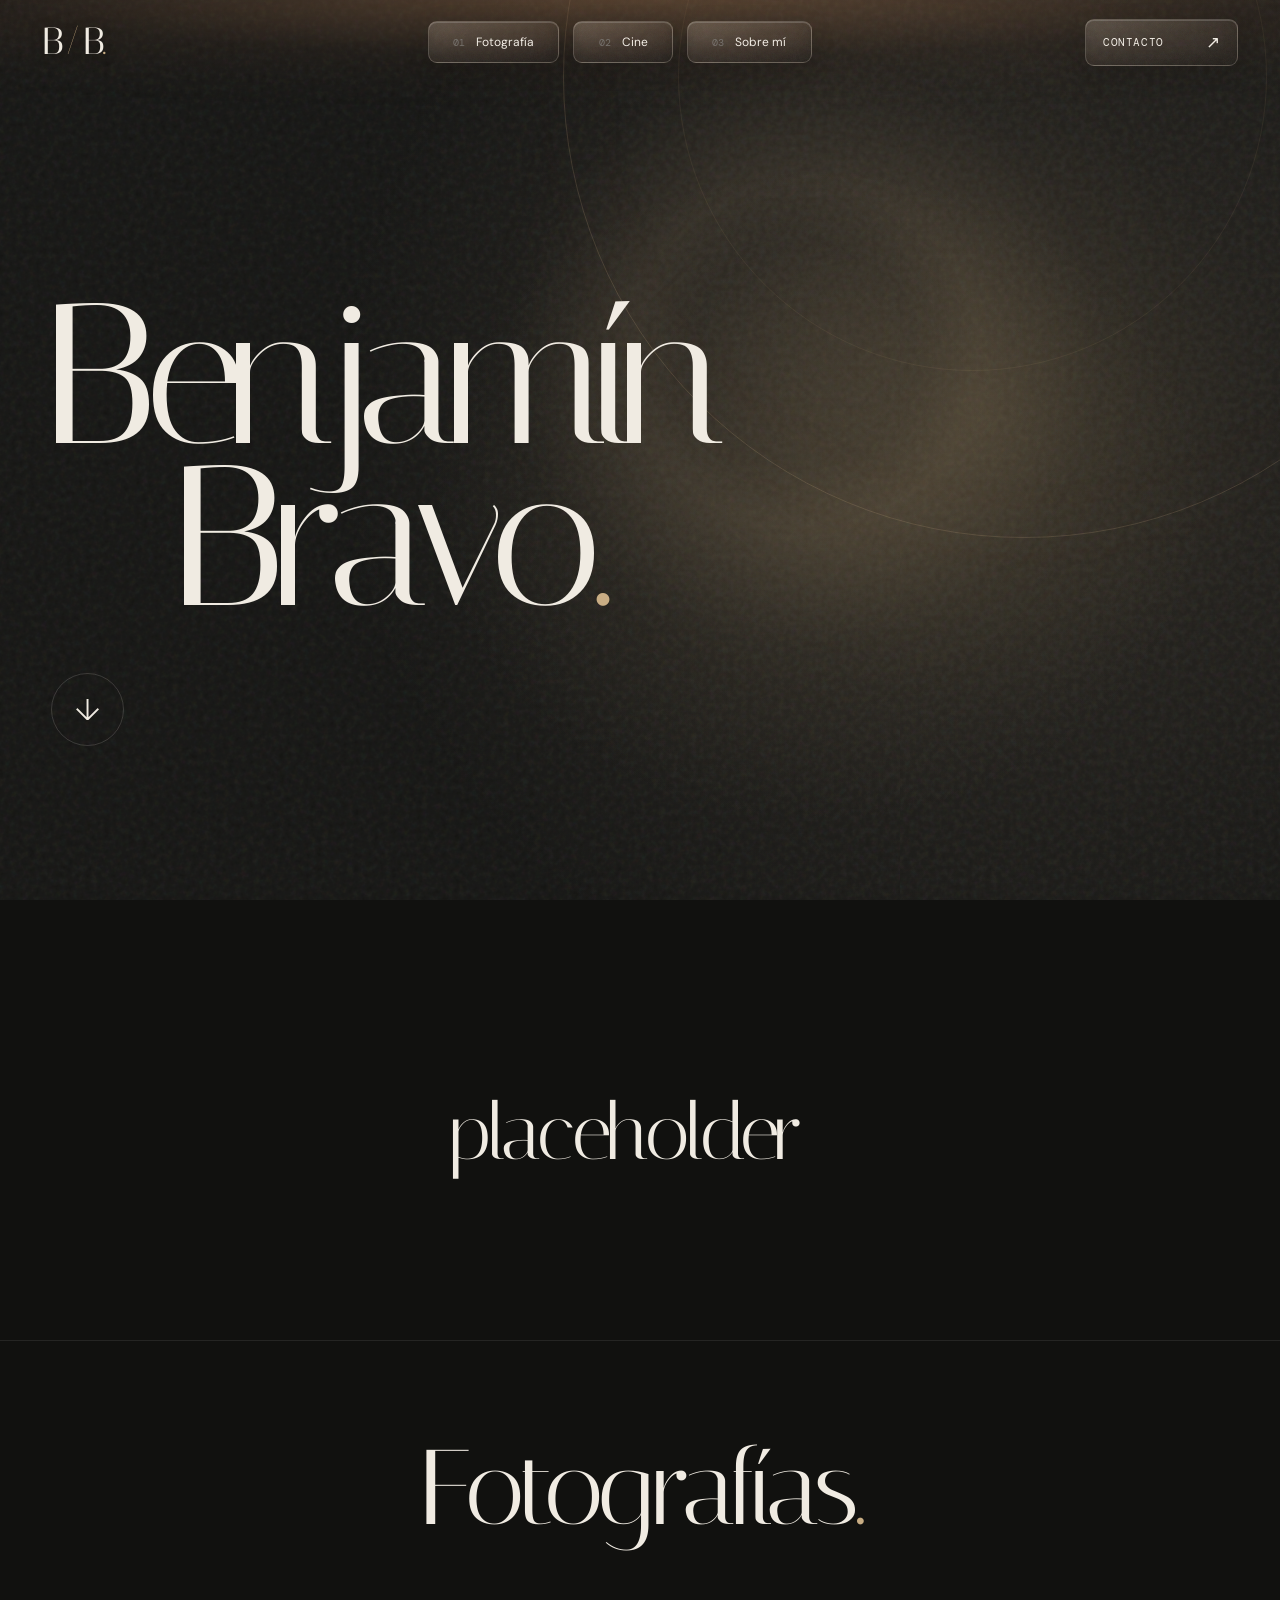
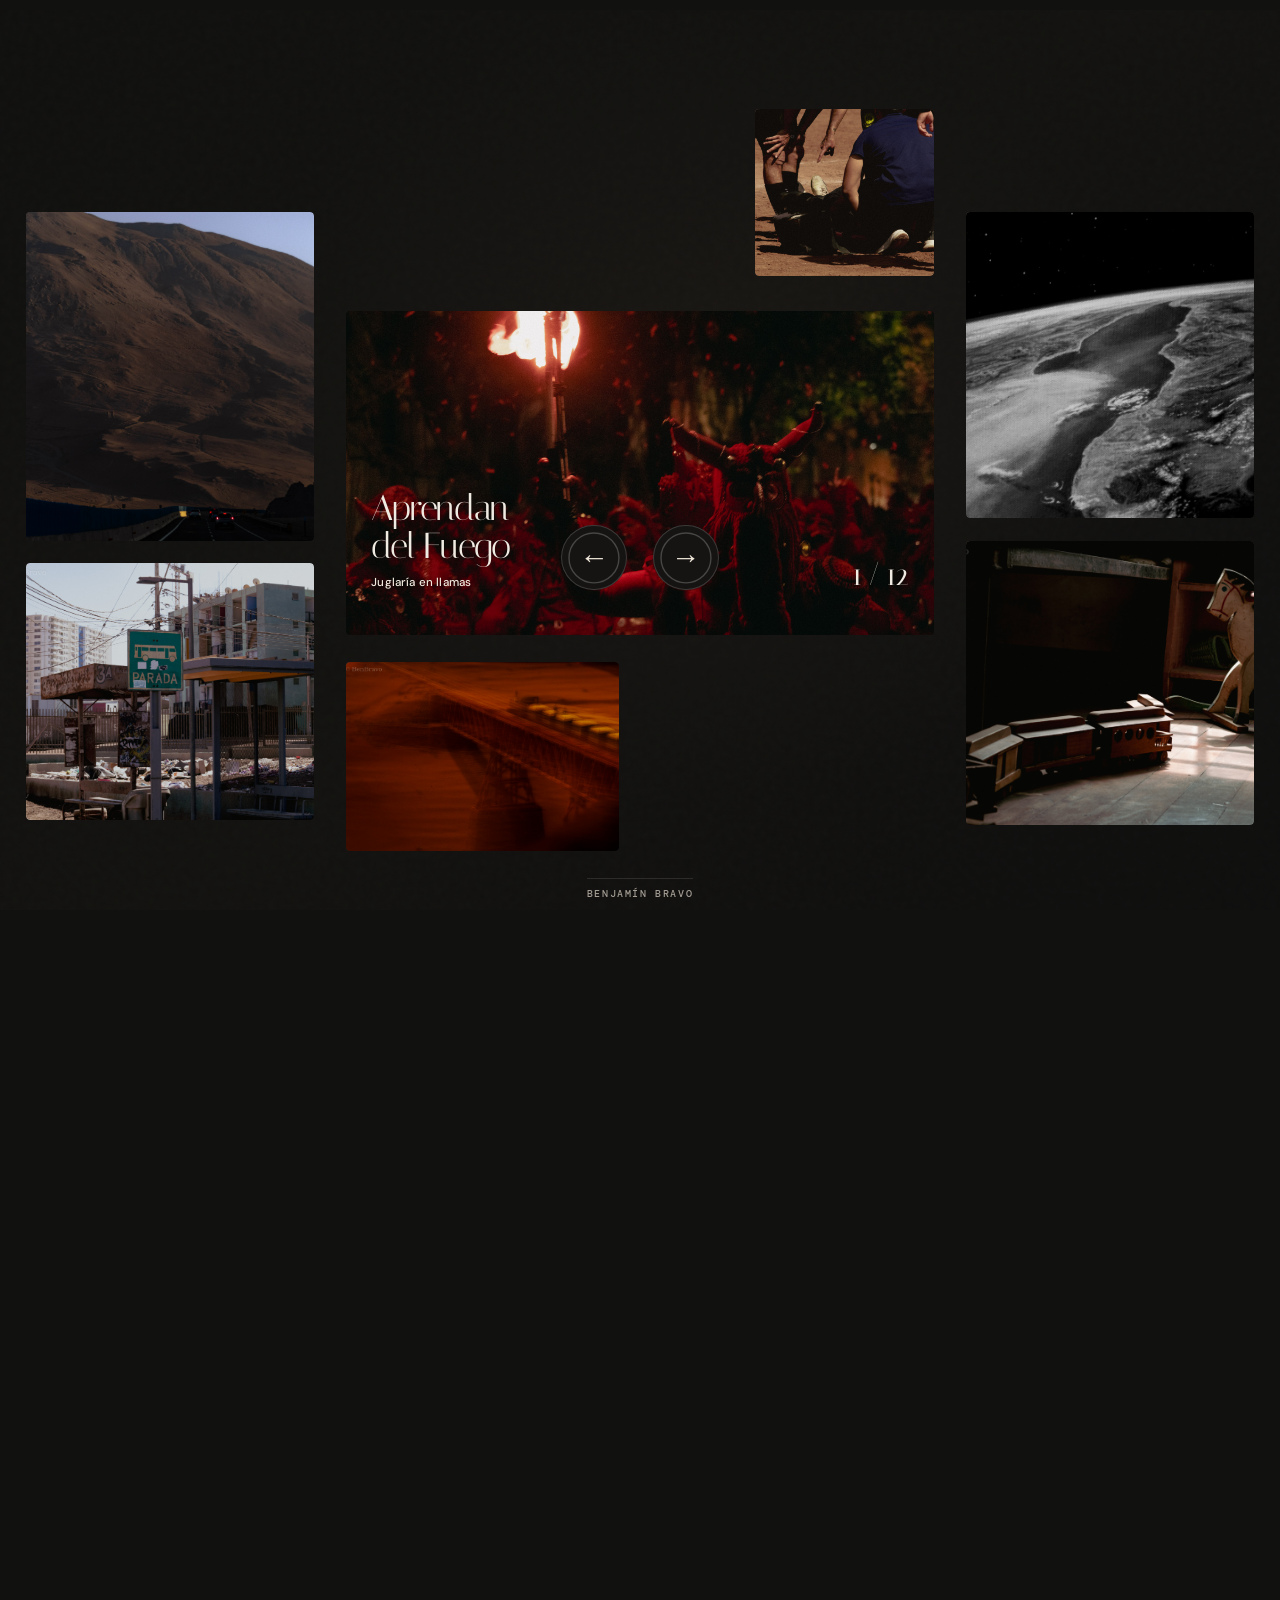
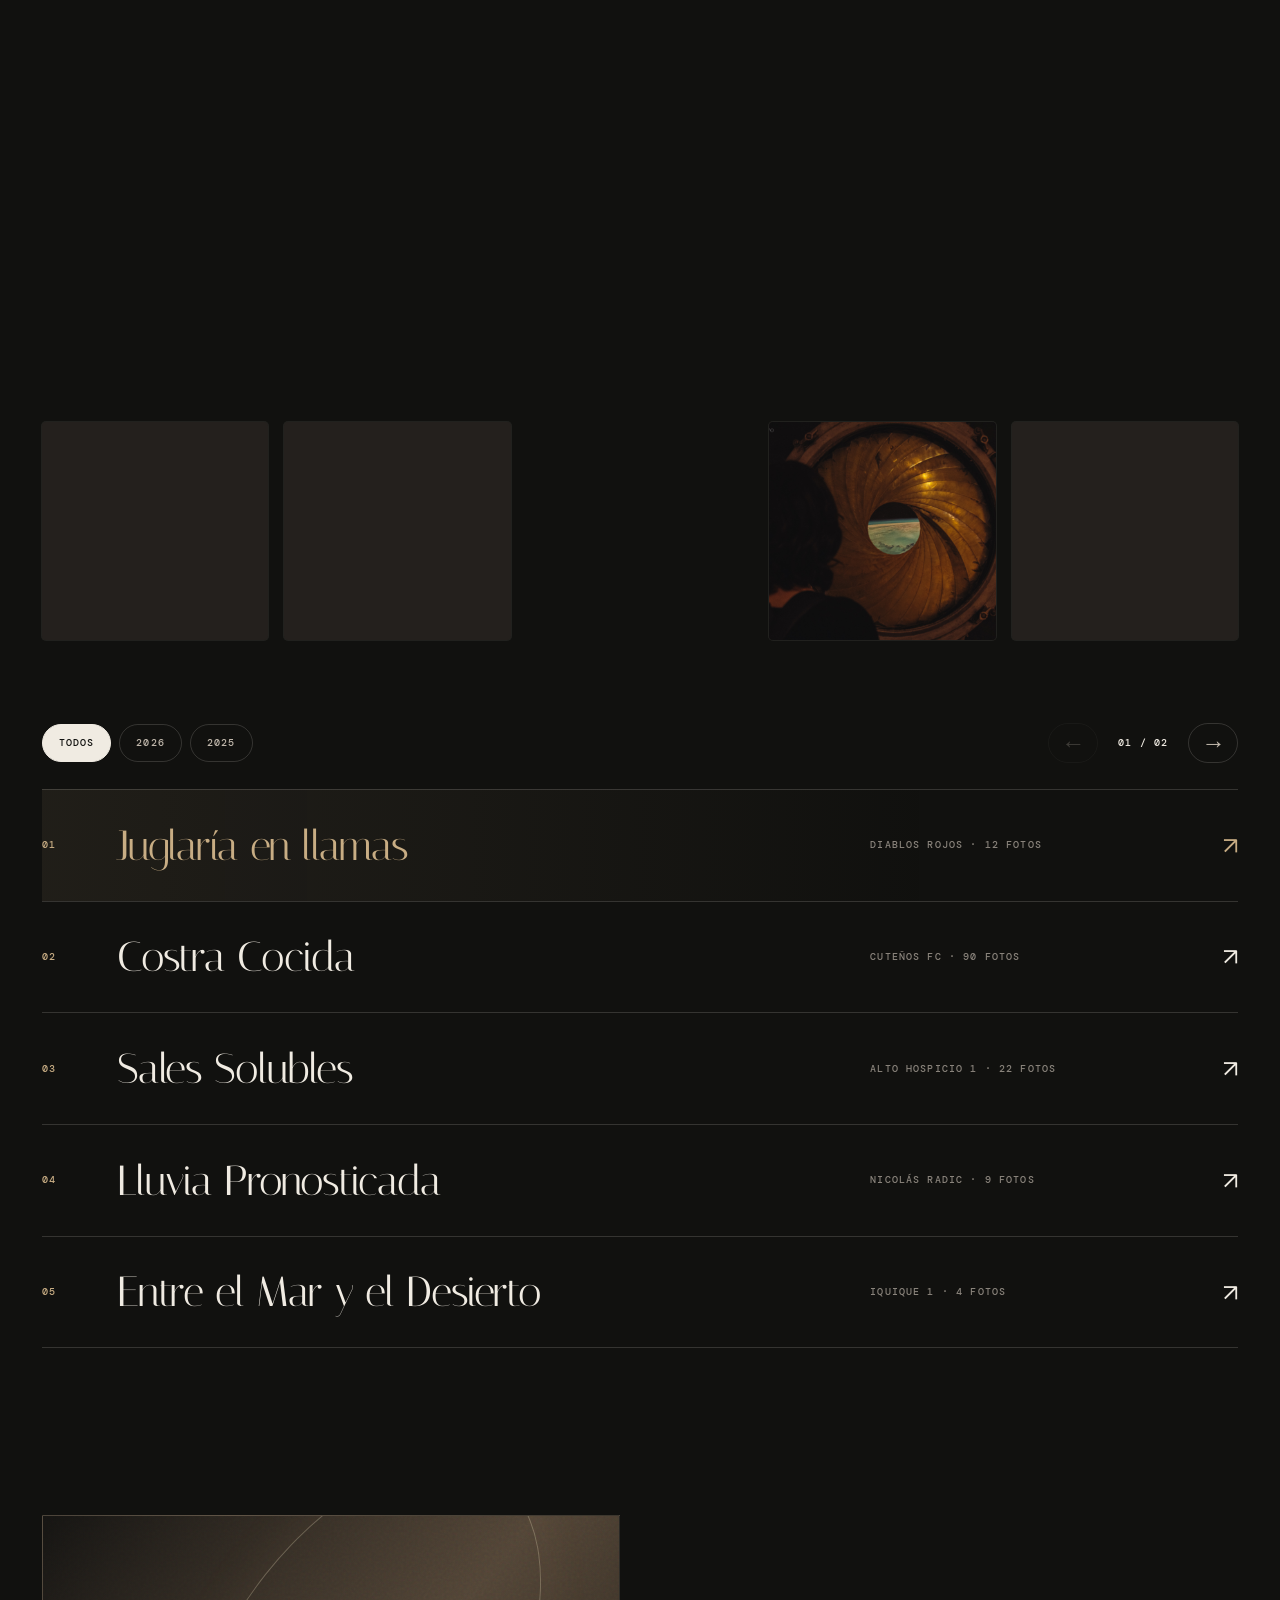
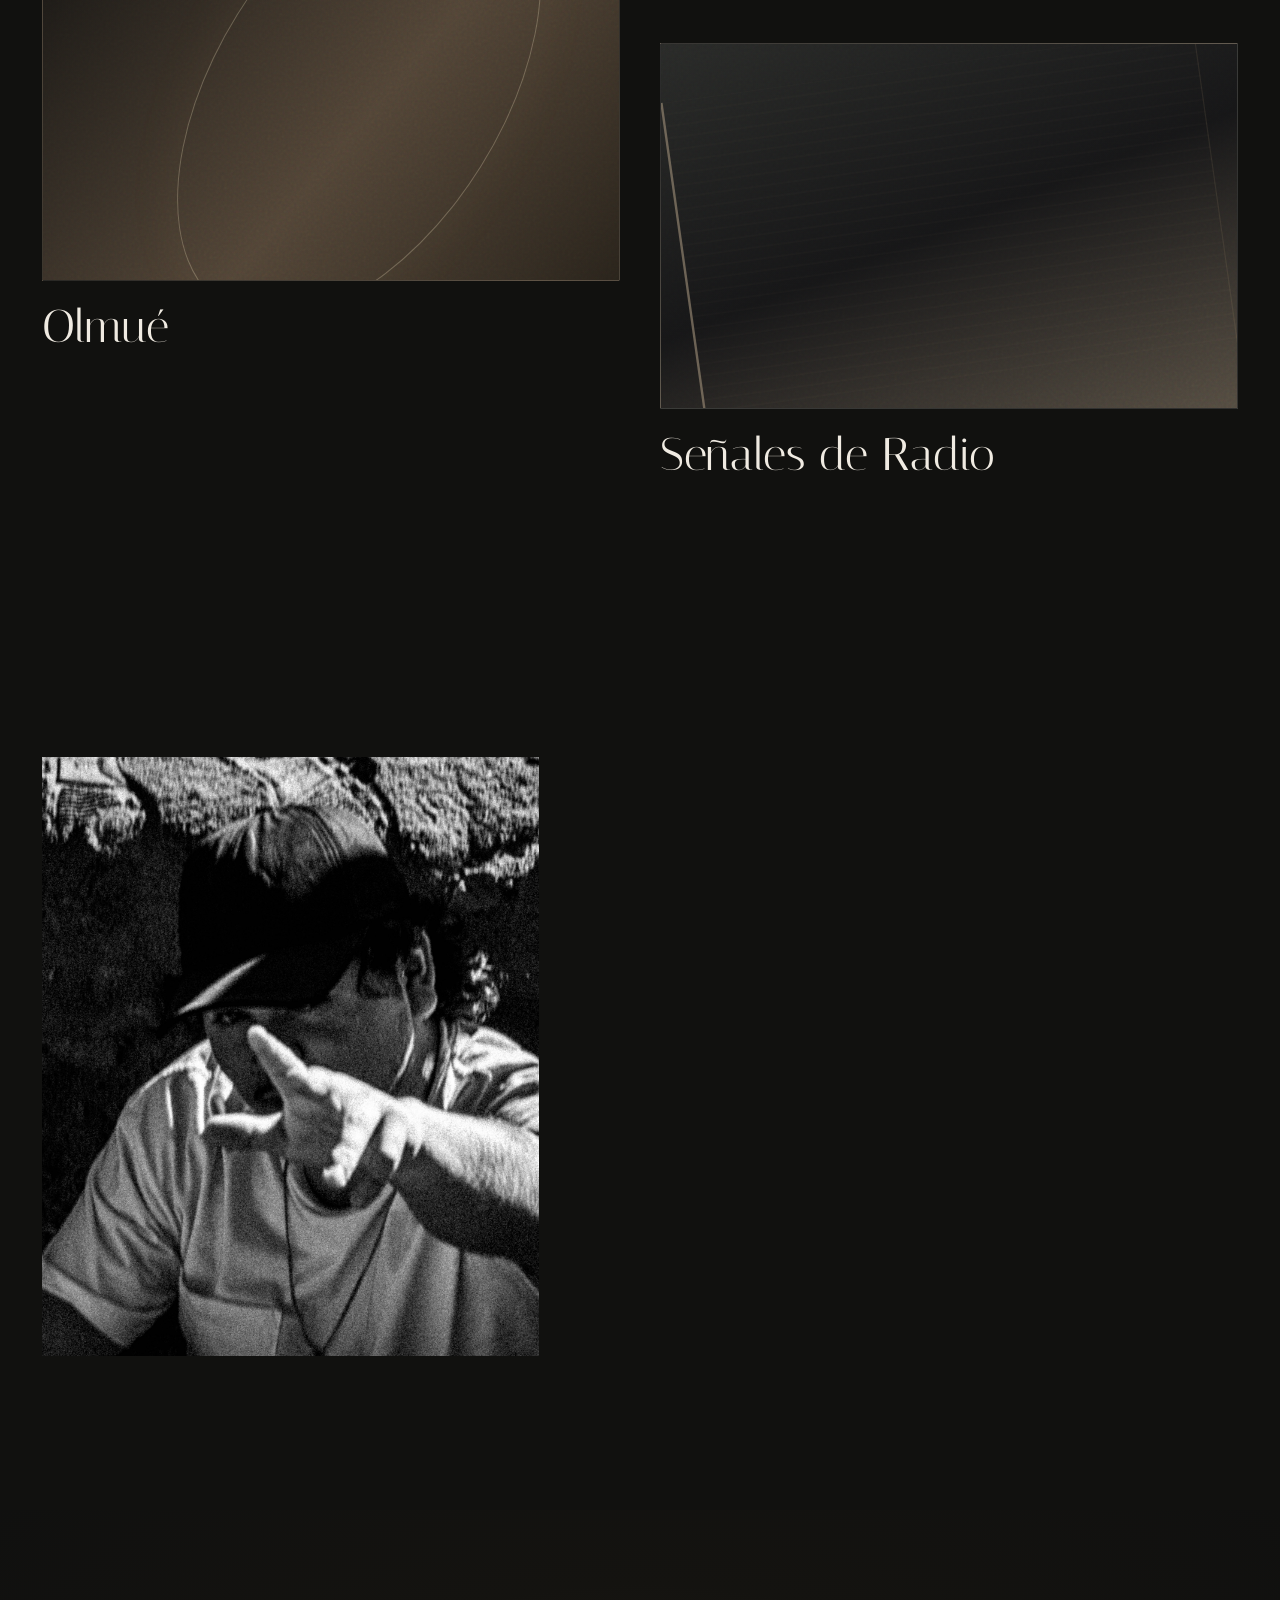
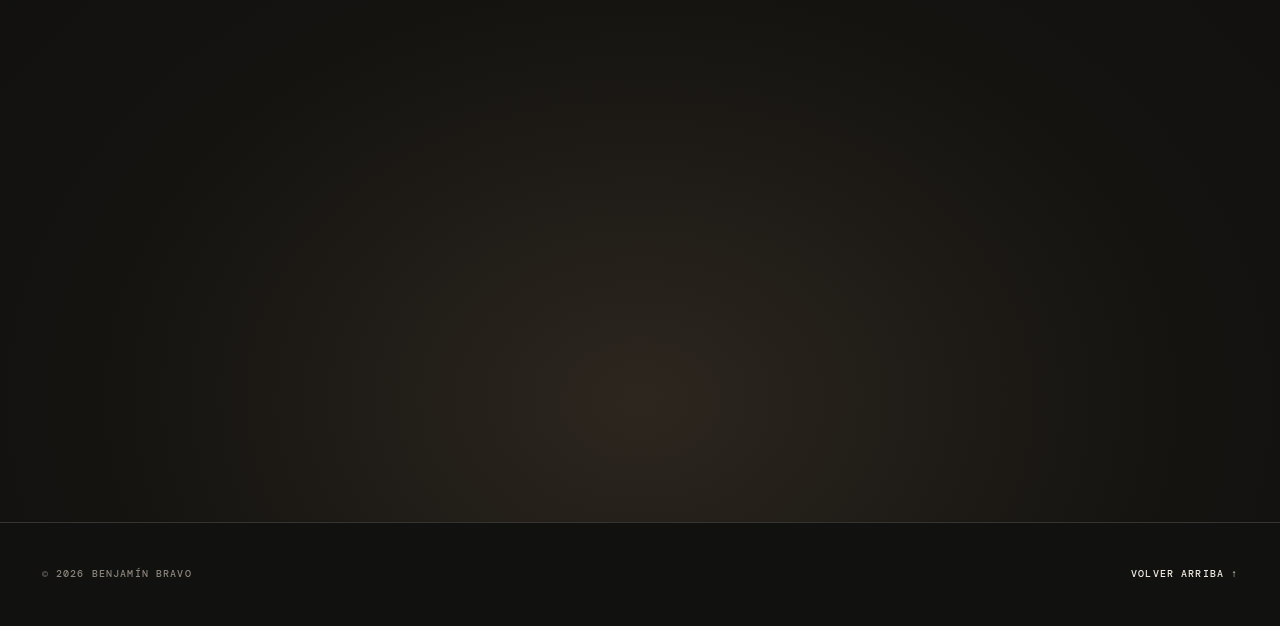
==== index.html @ 21a043f7 "Suaviza el visor y conserva el recorrido de cada colección" ====
<!doctype html>
<html lang="es">
  <head>
    <meta charset="utf-8" />
    <meta name="viewport" content="width=device-width, initial-scale=1" />
    <meta name="theme-color" content="#10100f" />
    <meta
      name="description"
      content="Portafolio de Benjamín Bravo. Dirección audiovisual, fotografía y archivo desde Santiago de Chile."
    />
    <title>Benjamín Bravo — Dirección audiovisual y fotografía</title>
    <link rel="preconnect" href="https://fonts.googleapis.com" />
    <link rel="preconnect" href="https://fonts.gstatic.com" crossorigin />
    <link
      href="https://fonts.googleapis.com/css2?family=DM+Sans:wght@400;500;600;700&family=DM+Mono:wght@400;500&family=Italiana&display=swap"
      rel="stylesheet"
    />
    <link rel="stylesheet" href="style.css?v=7a16ba3bc8" />
    <script src="colecciones.js" defer></script>
    <script src="script.js?v=9d1a5afd8e" defer></script>
  </head>
  <body>
    <a class="skip-link" href="#contenido">Saltar al contenido</a>
    <div class="cursor-halo" aria-hidden="true"></div>

    <header class="site-header" id="inicio">
      <a class="brand" href="#inicio" aria-label="Benjamín Bravo, ir al inicio"
        >B<span class="brand-slash">/</span>B<span class="brand-dot">.</span></a
      >
      <nav class="desktop-nav" aria-label="Navegación principal">
        <a href="#fotografia"><span>01</span> Fotografía</a>
        <a href="#audiovisual"><span>02</span> Cine</a>
        <a href="#sobre-mi"><span>03</span> Sobre mí</a>
      </nav>
      <div class="header-actions">
        <a class="header-contact" href="mailto:benbravod@gmail.com"
          >Contacto <span aria-hidden="true">↗</span></a
        >
        <button
          class="menu-toggle"
          id="menu-toggle"
          type="button"
          aria-expanded="false"
          aria-controls="mobile-menu"
          aria-label="Abrir menú"
        >
          <span></span><span></span>
        </button>
      </div>
      <nav class="mobile-menu" id="mobile-menu" aria-label="Menú móvil" inert>
        <a href="#fotografia">Fotografía <span>01</span></a>
        <a href="#audiovisual">Cine <span>02</span></a>
        <a href="#sobre-mi">Sobre mí <span>03</span></a>
        <a href="mailto:benbravod@gmail.com">Contacto <span>↗</span></a>
      </nav>
    </header>

    <main id="contenido">
      <section class="hero" aria-labelledby="hero-title" id="portada">
        <div class="hero-ambient" aria-hidden="true"></div>
        <canvas class="hero-waves" id="hero-waves" aria-hidden="true"></canvas>
        <div class="hero-orbit hero-orbit-one" aria-hidden="true"></div>
        <div class="hero-orbit hero-orbit-two" aria-hidden="true"></div>
        <div class="hero-grid" aria-hidden="true"></div>
        <div class="hero-light-veil" aria-hidden="true"></div>
        <div class="hero-content">
          <h1 id="hero-title" class="hero-title">
            <span class="hero-title-first">Benjamín</span
            ><span class="hero-title-second"
              >Bravo<span class="hero-period">.</span></span
            >
          </h1>
          <div class="hero-bottomline">
            <a
              class="round-arrow"
              href="#fotografia"
              aria-label="Explorar archivo fotográfico"
              ><span aria-hidden="true">↓</span></a
            >
          </div>
        </div>
      </section>

      <section class="intro section-pad" aria-label="Introducción">
        <div class="intro-grid">
          <h2 class="intro-statement">placeholder</h2>
        </div>
      </section>

      <section class="archive" id="fotografia" aria-labelledby="archive-title">
        <div class="archive-head section-pad">
          <h2 id="archive-title" class="archive-display-title">
            Fotografías<span aria-hidden="true">.</span>
          </h2>
        </div>

        <div class="gallery-runway" id="gallery-runway">
          <div
            class="gallery-sticky"
            id="gallery-sticky"
            aria-label="Explorador de colecciones fotográficas"
          >
            <div class="gallery-ambient" aria-hidden="true"></div>
            <div class="gallery-collage" id="gallery-collage">
              <div class="side-slot side-a" data-slot="0"></div>
              <div class="side-slot side-b" data-slot="1"></div>
              <div class="side-slot side-c" data-slot="2"></div>
              <div class="side-slot side-d" data-slot="3"></div>
              <div class="side-slot side-e" data-slot="4"></div>
              <div class="side-slot side-f" data-slot="5"></div>

              <article
                class="featured"
                id="featured"
                aria-live="polite"
                aria-atomic="true"
              >
                <div class="featured-image-wrap">
                  <img
                    id="featured-image"
                    src="DR-1.jpg"
                    alt="Fotografía seleccionada"
                    fetchpriority="high"
                  />
                  <img
                    id="featured-image-full"
                    src="DR-1.jpg"
                    alt=""
                    aria-hidden="true"
                  />
                  <span
                    class="image-fallback"
                    id="featured-fallback"
                    aria-hidden="true"
                    ><span>ARCHIVO<br />VISUAL</span
                    ><small
                      >AGREGA TUS FOTOGRAFÍAS<br />A ESTA CARPETA</small
                    ></span
                  >
                  <button
                    type="button"
                    class="featured-enter"
                    id="expand-photo"
                    aria-label="Acercar fotografía"
                  >
                    <span class="sr-only">Acercar fotografía</span>
                  </button>
                </div>
                <div class="eye-control">
                  <button
                    type="button"
                    class="eye-toggle"
                    id="toggle-overlay"
                    aria-pressed="false"
                    aria-label="Ocultar textos y datos de la fotografía"
                  >
                    <svg viewBox="0 0 24 24" aria-hidden="true" focusable="false">
                      <g class="eye-open">
                        <path d="M1.5 12s3.8-6.5 10.5-6.5S22.5 12 22.5 12 18.7 18.5 12 18.5 1.5 12 1.5 12Z" />
                        <circle cx="12" cy="12" r="3.5" />
                      </g>
                      <g class="eye-closed">
                        <path d="M2 9.5c4.5 6 15.5 6 20 0M5 12.5l-2 3M9.5 14.1l-.5 3.4M14.5 14.1l.5 3.4M19 12.5l2 3" />
                      </g>
                    </svg>
                  </button>
                  <svg class="eye-tear" viewBox="0 0 20 58" aria-hidden="true" focusable="false">
                    <path class="tear-line" d="M10 0v35" />
                    <path class="tear-drop" d="M10 33C8 38 3 43 3 48a7 7 0 0 0 14 0c0-5-5-10-7-15Z" />
                  </svg>
                  <button
                    class="tear-trigger"
                    id="tear-trigger"
                    type="button"
                    aria-label="Ver únicamente la fotografía"
                    aria-pressed="false"
                    disabled
                  ></button>
                </div>
                <div class="featured-lower">
                  <div class="featured-titles">
                    <h3 id="featured-title">Aprendan del Fuego</h3>
                    <p id="featured-photo-title">Juglaría en llamas</p>
                  </div>
                  <div
                    class="feature-controls"
                    aria-label="Navegar fotografías de la colección"
                  >
                    <button
                      id="prev-photo"
                      class="circle-button"
                      type="button"
                      aria-label="Fotografía anterior"
                    >
                      <span class="arrow-glyph" aria-hidden="true">←</span
                      ><svg
                        class="hold-ring"
                        viewBox="0 0 64 64"
                        aria-hidden="true"
                      >
                        <circle
                          class="hold-ring-track"
                          cx="32"
                          cy="32"
                          r="25"
                        />
                        <circle
                          class="hold-ring-progress"
                          cx="32"
                          cy="32"
                          r="25"
                        />
                      </svg>
                    </button>
                    <button
                      id="next-photo"
                      class="circle-button"
                      type="button"
                      aria-label="Fotografía siguiente"
                    >
                      <span class="arrow-glyph" aria-hidden="true">→</span
                      ><svg
                        class="hold-ring"
                        viewBox="0 0 64 64"
                        aria-hidden="true"
                      >
                        <circle
                          class="hold-ring-track"
                          cx="32"
                          cy="32"
                          r="25"
                        />
                        <circle
                          class="hold-ring-progress"
                          cx="32"
                          cy="32"
                          r="25"
                        />
                      </svg>
                    </button>
                  </div>
                  <div
                    class="featured-count"
                    id="featured-count"
                    aria-label="Fotografía actual"
                  >
                    1<span>/</span>12
                  </div>
                </div>
                <aside
                  class="fullscreen-specs"
                  id="fullscreen-specs"
                  aria-label="Datos técnicos de la fotografía"
                >
                  <div class="specs-topline micro">
                    <span>DATOS TÉCNICOS</span
                    ><span id="fullscreen-photo-index">1/12</span>
                  </div>
                  <dl id="fullscreen-spec-list"></dl>
                </aside>
              </article>
            </div>
            <div class="gallery-instructions micro">
              <span>BENJAMÍN BRAVO</span>
            </div>
            <p class="photo-navigation-hint">Para navegar, usar flechas o las teclas A/D</p>
          </div>
        </div>

        <div class="archive-bottom section-pad" id="archive-index">
          <div
            class="showcase-gallery"
            id="showcase-gallery"
            aria-label="Vista previa de cinco colecciones"
          >
            <button
              type="button"
              class="showcase-card"
              data-showcase="0"
              aria-label="Ver colección"
            ></button>
            <button
              type="button"
              class="showcase-card"
              data-showcase="1"
              aria-label="Ver colección"
            ></button>
            <button
              type="button"
              class="showcase-card showcase-center"
              data-showcase="2"
              aria-label="Ampliar fotografía central"
            ></button>
            <button
              type="button"
              class="showcase-card"
              data-showcase="3"
              aria-label="Ver colección"
            ></button>
            <button
              type="button"
              class="showcase-card"
              data-showcase="4"
              aria-label="Ver colección"
            ></button>
          </div>
          <div class="showcase-toolbar">
            <div
              class="showcase-filters"
              id="showcase-filters"
              aria-label="Filtrar colecciones por año"
            ></div>
            <div class="showcase-pagination">
              <button
                type="button"
                class="page-arrow"
                id="page-prev"
                aria-label="Página anterior"
              >
                ←
              </button>
              <span id="page-count" class="micro" aria-live="polite"
                >01 / 01</span
              >
              <button
                type="button"
                class="page-arrow"
                id="page-next"
                aria-label="Página siguiente"
              >
                →
              </button>
            </div>
          </div>
          <div
            class="collection-index"
            id="collection-index"
            role="group"
            aria-label="Seleccionar colección"
          ></div>
        </div>
      </section>

      <section
        class="films section-pad"
        id="audiovisual"
        aria-label="Cortometrajes"
      >
        <div class="film-grid">
          <article class="film-card">
            <div class="film-poster poster-one" aria-hidden="true"></div>
            <div class="film-info">
              <h3>Olmué</h3>
            </div>
          </article>
          <article class="film-card">
            <div class="film-poster poster-two" aria-hidden="true"></div>
            <div class="film-info">
              <h3>Señales de Radio</h3>
            </div>
          </article>
        </div>
      </section>

      <section
        class="about section-pad"
        id="sobre-mi"
        aria-label="Sobre mí"
      >
        <div class="about-grid">
          <div class="portrait-card">
            <img
              src="perfil.jpg"
              alt="Retrato de Benjamín Bravo"
              loading="lazy"
            />
          </div>
        </div>
      </section>

      <section
        class="contact section-pad"
        id="contacto"
        aria-labelledby="contact-title"
      >
        <h2 id="contact-title">placeholder</h2>
      </section>
    </main>

    <footer class="footer micro">
      <span>© 2026 BENJAMÍN BRAVO</span><a href="#inicio">VOLVER ARRIBA ↑</a
      >
    </footer>
  </body>
</html>
---- style.css ----
/* Benjamín Bravo — Portafolio
   Estilos base, componentes y ajustes adaptables.
   La galería usa variables CSS actualizadas por script.js. */
:root {
  color-scheme: dark;
  --ink: #11110f;
  --paper: #f0ebe2;
  --soft: #c1b8ac;
  --dim: #89837b;
  --accent: #c8ad84;
  --line: rgba(240, 235, 226, .16);
  --line-subtle: rgba(240, 235, 226, .09);
  --serif: 'Italiana', 'Bodoni MT', 'Times New Roman', serif;
  --sans: 'DM Sans', Arial, sans-serif;
  --mono: 'DM Mono', monospace;
  --gutter: clamp(20px, 3.25vw, 64px);
  --ease: cubic-bezier(.2, .76, .15, 1);
}

/* Normalización y utilidades */
*, ::before, ::after { box-sizing: border-box; }
html { scroll-behavior: smooth; scroll-padding-top: 85px; }
body { margin: 0px; background: var(--ink); color: var(--paper); font-family: var(--sans); overflow-x: clip; -webkit-font-smoothing: antialiased; }
body.menu-is-open { overflow: hidden; }
::selection { color: rgb(18, 17, 14); background: var(--accent); }
a { color: inherit; text-decoration: none; }
button { color: inherit; font: inherit; cursor: pointer; }
button, a { -webkit-tap-highlight-color: transparent; }
button:focus-visible, a:focus-visible { outline: 2px solid var(--accent); outline-offset: 5px; }
img { display: block; max-width: 100%; }
h1, h2, h3, p { margin: 0px; }
section { position: relative; }
.micro { font: 500 10px/1.6 var(--mono); letter-spacing: 0.115em; text-transform: uppercase; }
.section-pad { padding-inline: var(--gutter); }
.skip-link { position: fixed; z-index: 500; top: -80px; left: 15px; background: var(--paper); color: var(--ink); padding: 10px 16px; }
.skip-link:focus { top: 12px; }
.site-header {
  position: fixed;
  z-index: 100;
  inset: 0px 0px auto;
  display: flex;
  align-items: center;
  justify-content: space-between;
  padding-inline: var(--gutter);
}
.brand { position: relative; z-index: 5; font: 38px/.9 var(--serif); letter-spacing: -0.09em; white-space: nowrap; }
.brand-slash { color: var(--accent); margin: 0px 0.1em; }
.brand-dot { color: var(--accent); }
.desktop-nav { display: flex; align-items: center; padding-left: 52px; }
.desktop-nav a { font-size: 12px; white-space: nowrap; }
.desktop-nav a span { margin-right: 8px; color: rgb(119, 115, 110); font: 10px var(--mono); }
.header-actions { display: flex; align-items: center; gap: 14px; }
.header-contact { font: 11px/1 var(--mono); letter-spacing: 0.055em; text-transform: uppercase; display: flex; gap: 42px; align-items: center; }
.header-contact span { font-size: 17px; }
.menu-toggle { display: none; z-index: 5; width: 42px; height: 42px; padding: 13px 9px; }
.menu-toggle span { display: block; width: 100%; height: 1px; background: var(--paper); transition: transform 0.3s; }
.menu-toggle span + span { margin-top: 7px; }
.menu-toggle[aria-expanded="true"] span:first-child { transform: translateY(4px) rotate(45deg); }
.menu-toggle[aria-expanded="true"] span:last-child { transform: translateY(-4px) rotate(-45deg); }
.mobile-menu { display: none; }

/* Portada */
.hero {
  min-height: max(760px, 100svh);
  position: relative;
  display: flex;
  flex-direction: column;
  isolation: isolate;
  overflow: hidden;
  padding: 118px var(--gutter) 22px;
  background: radial-gradient(65% 90% at 77% 46%, rgb(54, 48, 37) 0%, rgb(32, 30, 26) 36%, rgb(19, 19, 17) 78%), rgb(19, 19, 16);
}
.hero::before {
  content: "";
  position: absolute;
  z-index: -1;
  inset: 0px;
  pointer-events: none;
  opacity: 0.26;
  background-image: url("data:image/svg+xml,%3Csvg viewBox='0 0 180 180' xmlns='http://www.w3.org/2000/svg'%3E%3Cfilter id='n'%3E%3CfeTurbulence type='fractalNoise' baseFrequency='.8' numOctaves='3' stitchTiles='stitch'/%3E%3C/filter%3E%3Crect width='100%25' height='100%25' opacity='.3' filter='url(%23n)'/%3E%3C/svg%3E");
  mix-blend-mode: screen;
}
.hero::after {
  content: "";
  z-index: -1;
  position: absolute;
  inset: 0px;
  pointer-events: none;
  background: radial-gradient(ellipse 520px 440px at var(--mouse-x, 64%) var(--mouse-y, 55%), rgba(204,175,124,.11),transparent 75%);
}
.hero-ambient {
  position: absolute;
  z-index: -2;
  top: -5%;
  right: 2%;
  width: min(65vw, 900px);
  aspect-ratio: 1 / 1;
  filter: blur(2px);
  background: radial-gradient(circle at 46% 48%, transparent 18%, rgba(181, 153, 112, 0.1) 28%, transparent 47%), radial-gradient(at 50% 45%, rgba(91, 77, 61, 0.2), transparent 60%);
}
.hero-waves { position: absolute; z-index: -1; inset: 0px; width: 100%; height: 100%; pointer-events: none; mix-blend-mode: screen; }
.hero-orbit {
  position: absolute;
  z-index: -1;
  pointer-events: none;
  border: 1px solid rgba(202, 173, 132, 0.18);
  border-radius: 50%;
  aspect-ratio: 1 / 1;
  transform: translate(calc(var(--pointer-x,0px)*-.7),calc(var(--pointer-y,0px)*-.7));
}
.hero-orbit-one {
  width: 72vw;
  right: -16vw;
  top: -30vw;
  box-shadow: rgba(194, 165, 128, 0.02) 0px 0px 120px inset, rgba(194, 165, 128, 0.02) 0px 0px 75px;
}
.hero-orbit-two { width: 46vw; right: 1vw; top: -17vw; border-color: rgba(202, 173, 132, 0.086); }
.hero-grid {
  position: absolute;
  z-index: -1;
  inset: 0px;
  pointer-events: none;
  background: linear-gradient(to right, transparent calc(50% - 0.5px), rgba(255, 255, 255, 0.043) 50%, transparent calc(50% + 0.5px));
}

.hero-content { flex: 1 1 0%; display: flex; flex-direction: column; justify-content: center; min-height: 530px; padding-top: 45px; }
.hero-title {
  font-family: var(--serif);
  font-weight: 400;
  line-height: 0.81;
  letter-spacing: -0.055em;
  font-size: clamp(100px, 15.6vw, 310px);
  white-space: nowrap;
  user-select: none;
}
.hero-title span { display: block; }
.hero-title-first { position: relative; z-index: 1; }
.hero-title-second { margin-left: min(10vw, 170px); position: relative; z-index: 1; }
.hero-period { color: var(--accent); display: inline !important; }
.hero-bottomline { margin-top: clamp(28px, 4.2vw, 78px); display: flex; align-items: center; justify-content: space-between; padding-left: 0.7vw; }

.round-arrow {
  margin-right: 9vw;
  width: 73px;
  height: 73px;
  border: 1px solid var(--line);
  border-radius: 50%;
  display: grid;
  place-items: center;
  font-size: 30px;
  font-weight: 300;
  transition: background .25s,border-color .25s,transform .35s var(--ease);
}
.round-arrow:hover { background: var(--paper); color: var(--ink); border-color: var(--paper); transform: translateY(5px); }


/* Presentación editorial */
.intro { padding-top: clamp(45px, 8vw, 130px); padding-bottom: clamp(100px, 13vw, 220px); }
.intro-grid { display: grid; grid-template-columns: 31% minmax(0px, 1fr); gap: 36px; margin-top: 7vw; }
.intro-statement { grid-column: 2; max-width: 1100px; font: 400 clamp(40px,6.15vw,113px)/1.04 var(--serif); letter-spacing: -0.035em; }
.archive { border-top: 1px solid var(--line-subtle); }

/* Archivo fotográfico y estados de carga */
.archive h2 { font: 400 clamp(54px,8.3vw,157px)/.92 var(--serif); letter-spacing: -0.047em; }
.archive h2 em { color: var(--accent); font-style: normal; }
.gallery-runway { position: relative; }
.gallery-sticky { position: sticky; isolation: isolate; }
.gallery-ambient {
  z-index: -1;
  position: absolute;
  inset: 0px;
  pointer-events: none;
  background: radial-gradient(44% 55% at 54% 44%, rgba(104, 85, 66, 0.2), transparent 80%), linear-gradient(135deg, rgb(16, 16, 14), rgb(22, 20, 17) 50%, rgb(12, 12, 12));
}
.gallery-ambient::after {
  content: "";
  position: absolute;
  inset: 0px;
  background: url("data:image/svg+xml,%3Csvg viewBox='0 0 180 180' xmlns='http://www.w3.org/2000/svg'%3E%3Cfilter id='n'%3E%3CfeTurbulence type='fractalNoise' baseFrequency='.7' numOctaves='3' stitchTiles='stitch'/%3E%3C/filter%3E%3Crect width='100%25' height='100%25' opacity='.2' filter='url(%23n)'/%3E%3C/svg%3E");
  opacity: 0.22;
}
.gallery-instructions { z-index: 7; position: absolute; display: flex; gap: 16px; }
.gallery-collage { width: 100%; max-width: 2400px; margin-inline: auto; perspective: 1200px; }
.side-slot { position: absolute; }
.side-slot:hover { opacity: 1; }
.side-image {
  width: 100%;
  height: 100%;
  display: block;
  position: relative;
  overflow: hidden;
  padding: 0px;
  background: linear-gradient(145deg, rgb(73, 64, 52), rgb(24, 23, 21) 65%);
  text-align: left;
}
.side-image img { width: 100%; height: 100%; }
.side-image::after {
  content: "";
  position: absolute;
  inset: 0px;
  background: linear-gradient(0deg, rgba(7, 7, 7, 0.62), transparent 60%);
  pointer-events: none;
}
.side-label {
  position: absolute;
  z-index: 1;
  bottom: 13px;
  left: 14px;
  right: 12px;
  overflow: hidden;
  text-overflow: ellipsis;
  white-space: nowrap;
  text-shadow: rgba(0, 0, 0, 0.7) 0px 1px 6px;
}
.side-fallback {
  display: none;
  position: absolute;
  inset: 0px;
  align-items: center;
  justify-content: center;
  text-align: center;
  padding: 24px;
  color: rgb(202, 188, 166);
  font: 400 clamp(17px,2vw,33px)/1.1 var(--serif);
}
.side-fallback.is-visible { display: flex; }
.featured { position: absolute; left: 26%; top: 22%; width: 49%; height: 58%; transform-origin: center center; }
.featured-image-wrap { position: absolute; inset: 0px; }
.featured-image-wrap > img { width: 100%; height: 100%; }
.image-fallback {
  display: none;
  position: absolute;
  inset: 0px;
  flex-direction: column;
  align-items: center;
  justify-content: center;
  gap: 24px;
  text-align: center;
  color: rgb(215, 201, 181);
  background: radial-gradient(at 70% 30%, rgb(71, 64, 52) 0px, rgb(33, 31, 27) 50%, rgb(24, 23, 19) 100%);
}
.image-fallback.is-visible { display: flex; }
.featured-image-wrap .image-fallback { justify-content: flex-start; padding-top: 14%; }
.image-fallback > span { font: 400 clamp(45px,5.5vw,95px)/.9 var(--serif); }
.image-fallback small { font: 10px/2 var(--mono); letter-spacing: 0.13em; }
.is-missing { opacity: 0 !important; }
.featured-lower { position: absolute; gap: 20px; justify-content: space-between; }
.featured-titles h3 { text-shadow: rgba(0, 0, 0, 0.4) 0px 1px 10px; }
.featured-titles p { text-shadow: rgb(0, 0, 0) 0px 1px 8px; }
.feature-controls { flex-shrink: 0; }
.circle-button { aspect-ratio: 1 / 1; display: grid; place-items: center; font: 400 clamp(20px,2.2vw,36px)/1 var(--serif); }
.featured-count span { padding-inline: 4px; }
.featured.is-changing .featured-image-wrap > img { animation: change-image .48s var(--ease); }
@keyframes change-image {
  0% { opacity: 0.35; transform: scale(1.04); }
  100% { opacity: 1; transform: scale(1); }
}
.archive-bottom > p { color: var(--dim); margin-bottom: 26px; }
.collection-row {
  width: 100%;
  display: grid;
  gap: 15px;
  align-items: center;
  padding: clamp(18px, 2.7vw, 36px) 0px;
  border-right: 0px;
  border-bottom: 0px;
  border-left: 0px;
  border-image: none;
  border-top: 1px solid var(--line);
  background: transparent;
  text-align: left;
  transition: padding 0.25s, background 0.25s;
}
.collection-row:last-child { border-bottom: 1px solid var(--line); }
.collection-row > .micro:first-child { color: var(--accent); }
.collection-row strong { font: 400 clamp(27px,3.25vw,60px)/1 var(--serif); letter-spacing: -0.025em; }
.collection-row .collection-meta { color: var(--dim); }
.collection-row .collection-arrow { justify-self: end; font-size: 24px; transition: transform 0.2s; }
.collection-row:hover { color: var(--accent); }
.collection-row:hover .collection-arrow { transform: translate(4px, -4px); }

/* Cine */
.films { padding-top: 0px; padding-bottom: clamp(120px, 12vw, 200px); }
.film-grid { display: grid; grid-template-columns: 1fr 1fr; gap: clamp(20px, 3.2vw, 60px); }
.film-card { min-width: 0px; }
.film-card:nth-child(2) { padding-top: clamp(70px, 10vw, 180px); }
.film-poster {
  position: relative;
  aspect-ratio: 1.58 / 1;
  overflow: hidden;
  background: rgb(36, 34, 29);
  border: 1px solid var(--line-subtle);
  isolation: isolate;
  transition: filter 0.35s;
}
.film-poster::before, .film-poster::after { content: ""; position: absolute; pointer-events: none; z-index: -1; }
.film-poster::before {
  inset: 0px;
  opacity: 0.6;
  background: url("data:image/svg+xml,%3Csvg viewBox='0 0 180 180' xmlns='http://www.w3.org/2000/svg'%3E%3Cfilter id='n'%3E%3CfeTurbulence type='fractalNoise' baseFrequency='.7' numOctaves='3' stitchTiles='stitch'/%3E%3C/filter%3E%3Crect width='100%25' height='100%25' opacity='.28' filter='url(%23n)'/%3E%3C/svg%3E");
  mix-blend-mode: overlay;
}
.poster-one { background: linear-gradient(130deg, rgb(21, 20, 18), rgb(81, 68, 54) 56%, rgb(41, 35, 27)); }
.poster-one::after {
  width: 50%;
  height: 140%;
  border-radius: 50%;
  border: 1px solid rgba(239, 224, 189, 0.28);
  left: 30%;
  top: -22%;
  transform: rotate(32deg);
  box-shadow: rgba(245, 210, 161, 0.04) 0px 0px 70px;
}
.poster-two { background: linear-gradient(158deg, rgb(41, 42, 40), rgb(22, 22, 23) 50%, rgb(84, 76, 65)); }
.poster-two::after {
  inset: 13% 11%;
  opacity: 0.65;
  border-left: 2px solid rgb(152, 137, 116);
  border-right: 1px solid rgba(200, 173, 132, 0.17);
  background: repeating-linear-gradient(0deg, transparent 0px, transparent 8px, rgba(200, 173, 132, 0.055) 9px, transparent 10px);
  transform: rotate(-8deg) scale(1.2);
}
.film-poster:hover { filter: brightness(1.2); }
.film-info { padding-top: 23px; }
.film-info h3 { font: 400 clamp(32px,3.6vw,64px)/1 var(--serif); margin-bottom: 11px; }

/* Sobre mí */
.about { padding-bottom: clamp(120px, 12vw, 200px); }
.about-grid { display: grid; grid-template-columns: 0.85fr 1fr; gap: clamp(35px, 9vw, 170px); align-items: center; padding-top: clamp(75px, 9vw, 150px); }
.portrait-card {
  position: relative;
  aspect-ratio: 0.83 / 1;
  width: min(100%, 630px);
  background: radial-gradient(circle at 80% 22%, rgb(89, 80, 67), rgb(43, 39, 34) 44%, rgb(22, 22, 20));
  overflow: hidden;
}
.portrait-card > img { width: 100%; height: 100%; object-fit: cover; filter: saturate(0.72); }

/* Contacto y pie de página */
.contact {
  min-height: 68vh;
  padding-bottom: clamp(70px, 8vw, 150px);
  display: flex;
  flex-direction: column;
  justify-content: center;
  background: radial-gradient(at 50% 80%, rgb(44, 38, 30) 0px, rgb(20, 19, 16) 60%, rgb(16, 16, 15) 100%);
}
.contact h2 { font: 400 clamp(95px,17vw,330px)/1 var(--serif); letter-spacing: -0.06em; margin: 0px 0px 28px -0.7vw; }
.footer {
  min-height: 104px;
  display: flex;
  justify-content: space-between;
  align-items: center;
  gap: 20px;
  padding: 22px var(--gutter);
  border-top: 1px solid var(--line);
  color: var(--dim);
}
.footer a { color: var(--paper); }
.footer a:hover { color: var(--accent); }

/* Aparición y cursor */
.scroll-reveal { opacity: 0; transform: translateY(35px); transition: opacity 1.1s var(--ease),transform 1.1s var(--ease); }
.scroll-reveal.in-view { opacity: 1; transform: none; }
.hero-title-first { animation: hero-appear 1.5s .13s both var(--ease); }
.hero-title-second { animation: hero-appear 1.5s .27s both var(--ease); }
@keyframes hero-appear {
  0% { opacity: 0; transform: translateY(42px); }
  100% { opacity: 1; transform: translateY(0px); }
}
.cursor-halo {
  position: fixed;
  top: 0px;
  left: 0px;
  width: 33px;
  height: 33px;
  border-radius: 50%;
  border: 1px solid rgba(241, 223, 193, 0.6);
  z-index: 300;
  pointer-events: none;
  opacity: 0;
  transition: width 0.25s, height 0.25s, opacity 0.25s, background 0.25s;
  mix-blend-mode: difference;
}
.cursor-halo.is-visible { opacity: 0.85; }
.cursor-halo.is-interactive { width: 60px; height: 60px; background: rgba(255, 255, 255, 0.08); }

/* Adaptación de la página a tabletas y móviles */
@media (max-width: 1100px) {
  .desktop-nav { padding-left: 0px; }
  .header-contact { gap: 20px; }
  .featured { width: 56%; left: 22%; }
}
@media (max-width: 800px) {
  :root { --gutter: 20px; }
  .brand { font-size: 33px; }
  .desktop-nav, .header-contact { display: none; }
  .menu-toggle { display: block; }
  .mobile-menu {
    display: flex;
    position: fixed;
    inset: 68px 0px auto;
    height: calc(-68px + 100svh);
    padding: 55px 26px 45px;
    background: rgb(19, 18, 16);
    flex-direction: column;
    justify-content: center;
    gap: 0px;
    visibility: hidden;
    opacity: 0;
    transform: translateY(-12px);
    transition: opacity 0.3s, transform 0.3s, visibility 0.3s;
  }
  .menu-is-open .mobile-menu { visibility: visible; opacity: 1; transform: none; }
  .mobile-menu a {
    font: 400 clamp(40px,9vw,75px)/1.2 var(--serif);
    padding: 18px 0px;
    border-bottom: 1px solid var(--line);
    display: flex;
    justify-content: space-between;
    align-items: center;
  }
  .mobile-menu a span { color: var(--accent); font: 12px var(--mono); }
  .hero { min-height: max(680px, 100svh); padding-top: 95px; }
  .hero-content { min-height: 450px; }
  .hero-title { font-size: clamp(72px, 17.1vw, 145px); letter-spacing: -0.05em; }
  .hero-title-second { margin-left: 9vw; }
  .hero-orbit-one { width: 110vw; right: -55vw; top: -7vw; }
  .hero-orbit-two { width: 75vw; right: -31vw; top: 6vw; }

  .round-arrow { margin-right: 0px; width: 61px; height: 61px; }
  .intro-grid { display: block; margin-top: 62px; }
  .intro-statement { font-size: clamp(44px, 8vw, 85px); }
  .archive h2 { font-size: clamp(57px, 11vw, 93px); }
  .gallery-instructions { font-size: 8px; }
  .gallery-instructions span:first-child, .gallery-instructions span:last-child { display: none; }
  .featured { left: 13%; top: 27%; width: 74%; height: 51%; }
  .side-label { font-size: 8px; bottom: 9px; left: 8px; }
  .collection-row { gap: 12px; }
  .collection-row strong { font-size: clamp(28px, 6vw, 48px); }
  .film-grid { display: block; }
  .film-card:nth-child(2) { padding-top: 75px; }
  .film-info h3 { font-size: 42px; }
  .about-grid { grid-template-columns: 1fr; }
  .portrait-card { width: min(90%, 500px); }
  .contact { min-height: 60vh; }
  .contact h2 { font-size: clamp(60px, 19vw, 190px); }
  .footer span:last-child { display: none; }
}
@media (max-width: 440px) {
  .hero-title { font-size: 17.3vw; }
  .hero-title-second { margin-left: 4vw; }
  .featured { left: 9%; width: 82%; top: 28%; height: 48%; }
  .feature-controls { justify-content: end; }
  .footer { font-size: 8px; }
}
@media (prefers-reduced-motion: reduce) {
  html { scroll-behavior: auto; }
  *, ::before, ::after { animation-duration: 0.01ms !important; animation-iteration-count: 1 !important; transition-duration: 0.01ms !important; }
  .scroll-reveal { opacity: 1; transform: none; }
  .cursor-halo { display: none; }
}

/* Movimiento de la portada y contracción de la cabecera */
.hero { --hero-shrink: 1; --hero-turn: 0deg; --hero-drift: 0px; --hero-disappear: 1; --hero-veil-opacity: 0; }
.hero-content {
  transform: translate3d(0, var(--hero-drift), 0) scale(calc(.94 + .06 * var(--hero-shrink)));
  transform-origin: 52% 50%;
  opacity: var(--hero-disappear);
  will-change: transform, opacity;
}

.hero-orbit-one { transform: translate(var(--pointer-x,0px),var(--pointer-y,0px)) rotate(var(--hero-turn)) scale(var(--hero-shrink)); }
.hero-orbit-two {
  transform: translate(calc(var(--pointer-x,0px) * -.8),calc(var(--pointer-y,0px) * -.8)) rotate(calc(var(--hero-turn) * -1.35)) scale(calc(.68 + .32 * var(--hero-shrink)));
}
.hero-ambient {
  transform: translate(var(--pointer-x,0px),var(--pointer-y,0px)) rotate(calc(var(--hero-turn) * -.4)) scale(var(--hero-shrink));
  opacity: calc(.85 * var(--hero-disappear));
}
.hero-grid { opacity: var(--hero-disappear); }
.hero-light-veil {
  position: absolute;
  z-index: 8;
  inset: 0px;
  pointer-events: none;
  opacity: var(--hero-veil-opacity);
  background: radial-gradient(78% 62% at 54% 36%, rgba(215, 189, 146, 0.1) 0%, rgba(25, 24, 21, 0.6) 48%, rgba(14, 14, 13, 0.97) 92%), linear-gradient(transparent 7%, rgb(17, 17, 15) 100%);
}
.site-header { --header-shrink: 0; height: calc(84px - 22px * var(--header-shrink)); padding-block: 6px; transition: background 0.25s; }
.site-header .brand { font-size: calc(38px - 7px * var(--header-shrink)); }
.desktop-nav { gap: clamp(8px, 1.1vw, 22px); }
.desktop-nav a { padding: calc(12px - 3px * var(--header-shrink)) clamp(13px,1.9vw,29px); }
.desktop-nav a::before, .header-contact::before { mix-blend-mode: screen; }
.desktop-nav a:hover, .header-contact:hover { background: rgba(123, 113, 99, 0.33); }
.header-contact { padding: calc(14px - 4px * var(--header-shrink)) 17px; }
.site-header.is-compact .desktop-nav a { box-shadow: rgba(255, 255, 255, 0.11) 0px 1px 0px inset, rgba(0, 0, 0, 0.29) 0px 5px 18px; }

/* Visor fotográfico y ficha técnica */
.gallery-runway { scroll-margin-top: 0px; }
.gallery-sticky { --fullscreen-info-opacity: 0; --side-opacity: .98; }
.featured-image-wrap { isolation: isolate; }
.featured-image-wrap > img { object-fit: cover; object-position: center center; }
.featured-enter {
  position: absolute;
  inset: 0px;
  width: 100%;
  height: 100%;
  border: 0px;
  background: transparent;
  text-align: right;
  color: rgb(255, 255, 255);
  padding: 0px;
}
.featured-enter span {
  position: absolute;
  top: 58px;
  right: 25px;
  border-radius: 2px;
  padding: 10px 13px;
  font: 500 10px/1.3 var(--mono);
  letter-spacing: 0.09em;
  background: rgba(15, 15, 14, 0.55);
  border: 1px solid rgba(255, 255, 255, 0.42);
  opacity: 0;
  transform: translateY(8px);
  transition: opacity 0.3s, transform 0.3s;
}
.featured-enter:hover span, .featured-enter:focus-visible span { opacity: 1; transform: none; }
.featured-lower { transition: bottom 0.2s; }
.featured-lower .feature-controls { pointer-events: auto; }
.fullscreen-specs {
  position: absolute;
  opacity: var(--fullscreen-info-opacity);
  visibility: hidden;
  pointer-events: none;
  transform: translateY(calc((1 - var(--fullscreen-info-opacity)) * 25px));
}
.gallery-sticky.is-expanded .fullscreen-specs { visibility: visible; }
.specs-topline {
  display: flex;
  justify-content: space-between;
  gap: 12px;
  color: var(--accent);
  border-bottom: 1px solid var(--line);
  padding-bottom: 13px;
  margin-bottom: 15px;
}
.fullscreen-specs dl { display: grid; grid-template-columns: 1fr 1fr; margin: 0px; line-height: 1.35; }
.fullscreen-specs dt { color: var(--soft); }
.fullscreen-specs dd { margin: 0px; text-align: right; }
.gallery-sticky.is-expanded .gallery-instructions { pointer-events: none; }
@media (max-width: 1100px) {
  .featured-lower { gap: 8px; }
}
@media (max-width: 800px) {
  .site-header { height: calc(68px - 7px * var(--header-shrink)); }
  .site-header .brand { font-size: calc(33px - 3px * var(--header-shrink)); }
  .featured-lower { flex-wrap: wrap; }
  .featured-enter span { opacity: 1; top: 43px; right: 12px; font-size: 8px; }
}
@media (max-width: 440px) {
  .featured-enter span { padding: 7px; }
}
@media (prefers-reduced-motion: reduce) {
  .hero-content, .hero-orbit, .hero-ambient { transform: none !important; opacity: 1 !important; }
  .hero-light-veil { opacity: 0 !important; }
  .gallery-sticky .side-slot { transform: none !important; }
}

/* Accesibilidad y superficies de los controles */
.sr-only {
  position: absolute !important;
  width: 1px !important;
  height: 1px !important;
  padding: 0px !important;
  margin: -1px !important;
  overflow: hidden !important;
  clip: rect(0px, 0px, 0px, 0px) !important;
  white-space: nowrap !important;
  border: 0px !important;
}
.site-header, .site-header.is-compact { background: transparent; border: 0px; -webkit-backdrop-filter: none; backdrop-filter: none; isolation: isolate; overflow: visible; }
.site-header::before {
  content: "";
  position: absolute;
  z-index: -1;
  pointer-events: none;
  top: -6px;
  left: 0px;
  right: 0px;
  height: clamp(125px, 16vh, 195px);
  background: radial-gradient(95% 80% at 50% 0%, rgba(154, 110, 75, 0.48), rgba(79, 57, 42, 0.24) 54%, transparent 100%);
  -webkit-mask-image: linear-gradient(rgb(0, 0, 0) 0%, rgba(0, 0, 0, 0.9) 30%, transparent 100%); mask-image: linear-gradient(rgb(0, 0, 0) 0%, rgba(0, 0, 0, 0.9) 30%, transparent 100%);
  mix-blend-mode: screen;
}
.site-header .brand { text-shadow: rgba(0, 0, 0, 0.5) 0px 2px 12px; }
.desktop-nav a, .header-contact, .menu-toggle {
  isolation: isolate;
  overflow: hidden;
  position: relative;
  color: rgb(243, 238, 230);
  border: 1px solid rgba(245, 238, 223, 0.22);
  border-radius: 9px;
  background: linear-gradient(165deg, rgba(203, 187, 169, 0.27), rgba(107, 91, 77, 0.24) 48%, rgba(34, 30, 28, 0.32));
  -webkit-backdrop-filter: blur(18px) saturate(0.65); backdrop-filter: blur(18px) saturate(0.65);
  box-shadow: rgba(255, 255, 255, 0.16) 0px 1px 0px inset, rgba(2, 2, 2, 0.13) 0px -1px 15px inset, rgba(0, 0, 0, 0.15) 0px 6px 23px;
  transition: color 0.42s, border-color 0.42s, box-shadow 0.42s;
}
.desktop-nav a::before, .header-contact::before, .menu-toggle::before {
  content: "";
  position: absolute;
  z-index: -1;
  inset: 0px;
  opacity: 0.2;
  pointer-events: none;
  background-image: url("data:image/svg+xml,%3Csvg xmlns='http://www.w3.org/2000/svg' viewBox='0 0 200 200'%3E%3Cfilter id='grain'%3E%3CfeTurbulence type='fractalNoise' baseFrequency='.73' numOctaves='3' stitchTiles='stitch'/%3E%3C/filter%3E%3Crect width='100%25' height='100%25' opacity='.25' filter='url(%23grain)'/%3E%3C/svg%3E");
}
.desktop-nav a::after, .header-contact::after, .menu-toggle::after {
  content: "";
  position: absolute;
  z-index: -1;
  transition: transform 0.6s cubic-bezier(0.19, 1, 0.22, 1);
}
.desktop-nav a:hover, .header-contact:hover, .menu-toggle:hover, .desktop-nav a:focus-visible, .header-contact:focus-visible, .menu-toggle:focus-visible {
  color: rgb(23, 19, 15);
  border-color: rgba(242, 228, 209, 0.68);
  box-shadow: rgba(255, 255, 255, 0.4) 0px 1px 0px inset, rgba(0, 0, 0, 0.25) 0px 6px 24px;
}
.desktop-nav a:hover span, .desktop-nav a:focus-visible span { color: rgb(107, 85, 68); }
.menu-toggle:hover span, .menu-toggle:focus-visible span { background: rgb(23, 19, 15); }
.side-image:focus-visible { outline-offset: -4px; }
.side-slot.is-swapping .side-image { visibility: hidden; }
.featured.is-swapping { visibility: hidden; }
.featured-image-wrap > #featured-image { z-index: 1; }
.featured-enter { cursor: zoom-in; }
.featured-enter span.sr-only { opacity: 0 !important; }
.featured-titles h3, .gallery-sticky.is-expanded .featured-titles h3 { max-width: 25ch; }

/* Flechas y temporizador de avance */
.circle-button {
  position: relative;
  z-index: 1;
  isolation: isolate;
  overflow: hidden;
  flex: 0 0 auto;
  border-radius: 50%;
  color: rgb(238, 229, 216);
  -webkit-backdrop-filter: blur(10px); backdrop-filter: blur(10px);
  transform: none;
  transition: color 0.4s, border-color 0.4s;
}
.circle-button::before { content: ""; z-index: -1; position: absolute; transition: transform 0.55s cubic-bezier(0.19, 1, 0.22, 1); }
.circle-button:hover, .circle-button:focus-visible {
  background: rgba(15, 14, 14, 0.86);
  color: rgb(27, 24, 20);
  transform: none;
  border-color: rgb(241, 232, 219);
}
.arrow-glyph { position: relative; z-index: 2; font-size: clamp(24px, 2.3vw, 36px); line-height: 1; }
.hold-ring { position: absolute; inset: 0px; width: 100%; height: 100%; pointer-events: none; transform: rotate(-90deg); }
.hold-ring circle { fill: none; stroke-width: 1.4; }
.hold-ring-track { stroke: rgba(255, 255, 255, 0.21); }
.hold-ring-progress {
  stroke: rgb(226, 183, 120);
  stroke-dasharray: 157.08;
  stroke-dashoffset: 157.08;
  stroke-linecap: round;
  stroke-width: 2.25 !important;
}
@keyframes arrow-hold {
  100% { stroke-dashoffset: 0; }
}
.circle-button:hover .hold-ring-track { stroke: rgba(17, 14, 11, 0.18); }
.circle-button:hover .hold-ring-progress { stroke: rgb(136, 99, 69); }
.fullscreen-specs { border-radius: 5px; color: rgb(244, 238, 231); transition: opacity 0.32s, transform 0.32s; }
.fullscreen-specs .specs-topline { font-size: 10px; }
@media (max-width: 800px) {
  .featured-lower, .gallery-sticky.is-expanded .featured-lower { justify-content: space-between; }
  .featured-titles { flex: 1 1 0%; }
  .fullscreen-specs .specs-topline { font-size: 9px; }
}
@media (max-width: 440px) {
  .featured-lower, .gallery-sticky.is-expanded .featured-lower { flex-wrap: nowrap; }
  .arrow-glyph { font-size: 23px; }
  .fullscreen-specs { max-height: 48%; overflow-y: auto; }
}
@media (prefers-reduced-motion: reduce) {
  .swap-flyer { display: none !important; }
  .circle-button.is-counting .hold-ring-progress { animation: auto ease 0s 1 normal none running none !important; }
  .side-slot { transition: none !important; }
}
.featured-image-wrap > #featured-image-full { z-index: 2; }
.desktop-nav a::after, .header-contact::after, .menu-toggle::after {
  inset: 0px;
  border-radius: 0px;
  background: radial-gradient(90% 100% at 50% 100%, rgb(248, 241, 230) 0%, rgb(226, 212, 192) 56%, rgba(224, 207, 182, 0.65) 100%);
}
.desktop-nav a:hover::after, .header-contact:hover::after, .menu-toggle:hover::after, .desktop-nav a:focus-visible::after, .header-contact:focus-visible::after, .menu-toggle:focus-visible::after {
  transform: translateY(0px) scale(1.3);
}
.circle-button::before {
  inset: 0px;
  border-radius: 50%;
  background: radial-gradient(95% 95% at 50% 100%, rgb(250, 242, 229) 0%, rgb(228, 212, 190) 65%, rgba(248, 236, 219, 0.7));
}
.circle-button:hover::before, .circle-button:focus-visible::before { transform: translateY(0px) scale(1.3); }
.desktop-nav a::after, .header-contact::after, .menu-toggle::after, .circle-button::before { transform: translateY(140%) scale(1.3); }
.gallery-instructions { left: 0px; right: 0px; justify-content: center; color: rgba(232, 223, 209, 0.68); letter-spacing: 0.16em; }
.gallery-instructions span { border-top: 1px solid rgba(240, 235, 226, 0.12); padding-top: 7px; }
.side-slot { will-change: transform, opacity; }
/* Una sola capa dibuja la foto durante todo el recorrido; la otra conserva
   la precarga y el texto alternativo sin superponer otro encuadre. */
.featured-image-wrap > #featured-image { position: absolute; opacity: 0 !important; pointer-events: none; }
.featured-image-wrap > #featured-image-full { position: absolute; opacity: 1; transition: none !important; pointer-events: none; }
.fullscreen-specs { z-index: 6; }

/* Control para mostrar u ocultar los textos */
.eye-toggle {
  position: absolute;
  padding: 0px;
  border-radius: 50%;
  border: 1px solid rgba(255, 255, 255, 0.18);
  -webkit-backdrop-filter: blur(12px); backdrop-filter: blur(12px);
  place-items: center;
  transition: background 0.35s, border-color 0.35s, color 0.35s, opacity 0.25s;
}
.eye-toggle svg { fill: none; stroke: currentcolor; stroke-width: 1.5; color: rgb(242, 235, 223); }
.eye-toggle:hover, .eye-toggle:focus-visible, .eye-toggle[aria-pressed="true"] {
  background: rgba(245, 238, 223, 0.92);
  border-color: rgba(245, 238, 223, 0.92);
  color: rgb(20, 17, 13);
}
.eye-toggle:hover svg, .eye-toggle:focus-visible svg, .eye-toggle[aria-pressed="true"] svg { color: inherit; }
.gallery-sticky.is-text-hidden .eye-toggle { opacity: 1 !important; pointer-events: auto !important; }
.featured-lower { text-shadow: none; }

/* Composición de la galería */
.archive-head { padding-top: clamp(80px, 11vh, 170px); padding-bottom: clamp(60px, 8vh, 115px); }
.archive-display-title {
  margin: 0px;
  font: 400 clamp(90px, 14vw, 285px)/.92 var(--serif);
  letter-spacing: -0.058em;
  color: var(--paper);
  text-align: center;
}
.archive-display-title span { color: var(--accent); }
.gallery-sticky { background: rgb(16, 16, 15); }
.gallery-collage { position: relative; height: 100%; }
.side-slot { opacity: var(--side-opacity,1); transform-origin: 50% 50%; }
.side-slot:hover { z-index: 7; filter: none; }
.side-a { left: 2.2%; top: 22.8%; width: 23%; height: 37.4%; }
.side-b { left: 2.2%; top: 62.2%; width: 23%; height: 28%; }
.side-c { left: 26.4%; top: 74%; width: 23.3%; height: 21%; }
.side-d { right: 26.4%; top: 12.5%; width: 15.3%; height: 18.8%; }
.side-e { right: 2.2%; top: 22.8%; width: 23%; height: 28.4%; }
.side-f { right: 2.2%; top: 53.2%; width: 23%; height: 37%; }
.side-image { box-shadow: none; }
.side-image img { object-fit: cover; transition: transform .6s var(--ease); }
.side-image:hover img { transform: scale(1.045); }
.featured { min-height: 0px; border: 0px; background: transparent; box-shadow: none; will-change: left, top, width, height; transform: none !important; }
.featured-image-wrap { background: transparent; }
.featured-image-wrap > #featured-image, .featured-image-wrap > #featured-image-full {
  width: 100%;
  height: 100%;
  inset: 0px;
  object-position: center center;
  background: transparent;
  box-shadow: none;
  filter: none;
}
.photo-slide-ghost { position: absolute; z-index: 4; inset: 0px; width: 100%; height: 100%; pointer-events: none; object-position: center center; }
.featured-enter { z-index: 3; }
.gallery-sticky.is-expanded .featured-enter { pointer-events: none; }

/* Distribución de títulos, navegación y contador */
.featured-lower {
  left: clamp(16px, 2vw, 42px);
  right: clamp(16px, 2vw, 42px);
  bottom: clamp(22px, 5vh, 60px);
  display: grid;
  grid-template-columns: minmax(0px, 1fr) auto minmax(0px, 1fr);
  column-gap: clamp(12px, 2vw, 40px);
  align-items: end;
  z-index: 7;
  pointer-events: none;
}
.gallery-sticky.is-expanded .featured-lower { display: grid; column-gap: clamp(12px, 2vw, 40px); align-items: end; z-index: 7; }
.featured-titles { min-width: 0px; max-width: min(100%, 36ch); grid-column: 1; justify-self: start; text-shadow: rgba(0, 0, 0, 0.36) 0px 1px 3px; }
.featured-titles h3, .gallery-sticky.is-expanded .featured-titles h3 {
  font: 400 clamp(27px,2.85vw,58px)/1.04 var(--serif);
  letter-spacing: -0.035em;
  text-wrap: balance;
  margin: 0px;
}
.featured-titles p { margin-top: 10px; color: rgb(241, 233, 221); font: 500 clamp(11px,.9vw,16px)/1.35 var(--sans); letter-spacing: 0.015em; }
.feature-controls { grid-column: 2; display: flex; place-self: end center; gap: clamp(12px, 2vw, 28px); pointer-events: auto; margin: 0px; }
.circle-button {
  width: clamp(60px, 5.15vw, 90px);
  height: clamp(60px, 5.15vw, 90px);
  border: 1px solid rgba(255, 255, 255, 0.16);
  background: rgb(21, 20, 19);
  box-shadow: none;
}
.gallery-sticky.is-expanded .circle-button { width: clamp(64px, 5.6vw, 94px); height: clamp(64px, 5.6vw, 94px); }
.hold-ring-progress { animation-duration: 5s; }
.circle-button.is-counting .hold-ring-progress { animation: 5s linear 0s 1 normal forwards running arrow-hold; }
.featured-count {
  grid-column: 3;
  place-self: end;
  display: block;
  white-space: nowrap;
  font: 400 clamp(25px,2.45vw,47px)/1 var(--serif);
  letter-spacing: -0.02em;
  text-shadow: rgba(0, 0, 0, 0.32) 0px 1px 3px;
}
.featured-count span { padding: 0px 4px; color: var(--paper); }
.eye-toggle {
  display: none;
  z-index: 9;
  top: clamp(18px, 2.2vw, 42px);
  right: clamp(18px, 2.2vw, 42px);
  width: clamp(46px, 3.55vw, 61px);
  height: clamp(46px, 3.55vw, 61px);
  background: rgba(20, 18, 16, 0.62);
  color: var(--paper);
}
.gallery-sticky.is-expanded .eye-toggle { display: grid; visibility: visible; opacity: 1; pointer-events: auto; }
.eye-toggle svg { width: 25px; height: 25px; }
.gallery-sticky.is-text-hidden .featured-titles, .gallery-sticky.is-text-hidden .featured-count, .gallery-sticky.is-text-hidden .fullscreen-specs {
  opacity: 0 !important;
  pointer-events: none !important;
}
.fullscreen-specs {
  top: clamp(80px, 13%, 130px);
  right: clamp(18px, 2.5vw, 38px);
  width: min(320px, 32%);
  min-width: 230px;
  max-width: calc(100% - 36px);
  padding: clamp(16px, 1.6vw, 27px);
  border: 1px solid rgba(255, 255, 255, 0.13);
  background: rgba(16, 15, 15, 0.55);
  box-shadow: none;
  -webkit-backdrop-filter: blur(15px); backdrop-filter: blur(15px);
}
.fullscreen-specs .specs-topline { margin-bottom: 15px; padding-bottom: 12px; }
.fullscreen-specs dl { font-size: 12px; gap: 10px 12px; }
.gallery-sticky.is-expanded .fullscreen-specs { pointer-events: auto; }
.fullscreen-specs:hover, .fullscreen-specs:focus-within { opacity: 0.015 !important; }
@media (max-width: 1100px) {
  .featured-titles h3, .gallery-sticky.is-expanded .featured-titles h3 { font-size: clamp(23px, 3vw, 43px); }
  .feature-controls { gap: 10px; }
  .circle-button, .gallery-sticky.is-expanded .circle-button { width: clamp(54px, 6vw, 76px); height: clamp(54px, 6vw, 76px); }
  .featured-count { font-size: clamp(22px, 3vw, 37px); }
}
@media (max-width: 800px) {
  .archive-display-title { font-size: clamp(65px, 13vw, 115px); }
  .side-a { left: 1.5%; top: 29%; width: 22%; height: 28%; }
  .side-b { left: 1.5%; top: 61%; width: 22%; height: 22%; }
  .side-c { left: 26%; top: 71%; width: 21%; height: 15%; }
  .side-d { right: 26%; top: 16%; width: 21%; height: 15%; }
  .side-e { right: 1.5%; top: 29%; width: 22%; height: 28%; }
  .side-f { right: 1.5%; top: 61%; width: 22%; height: 22%; }
  .featured-lower {
    bottom: clamp(14px, 3vh, 26px);
    left: clamp(12px, 3vw, 22px);
    right: clamp(12px, 3vw, 22px);
    display: grid;
    grid-template-columns: minmax(0px, 1fr) auto auto;
    gap: clamp(7px, 1.4vw, 15px);
    align-items: end;
  }
  .gallery-sticky.is-expanded .featured-lower { display: grid; gap: clamp(7px, 1.4vw, 15px); align-items: end; }
  .featured-titles { max-width: 100%; }
  .featured-titles h3, .gallery-sticky.is-expanded .featured-titles h3 { font-size: clamp(18px, 3.6vw, 30px); }
  .featured-titles p { margin-top: 4px; font-size: 10px; }
  .circle-button, .gallery-sticky.is-expanded .circle-button { width: clamp(42px, 6.2vw, 58px); height: clamp(42px, 6.2vw, 58px); }
  .featured-count { display: block; font-size: clamp(16px, 2.5vw, 25px); }
  .fullscreen-specs { width: min(280px, 55%); min-width: 0px; top: 20%; padding: 12px 14px; }
  .fullscreen-specs dl { font-size: 10px; gap: 7px; }
  .eye-toggle { right: 13px; top: 13px; width: 43px; height: 43px; }
}
@media (max-width: 480px) {
  .archive-head { padding-block: 85px 65px; }
  .archive-display-title { font-size: clamp(63px, 15vw, 90px); }
  .featured-lower { grid-template-columns: minmax(0px, 1fr) auto auto; left: 10px; right: 10px; bottom: 14px; gap: 5px; }
  .gallery-sticky.is-expanded .featured-lower { gap: 5px; }
  .featured-titles h3, .gallery-sticky.is-expanded .featured-titles h3 { font-size: clamp(16px, 4.5vw, 21px); }
  .featured-titles p { font-size: 9px; }
  .circle-button, .gallery-sticky.is-expanded .circle-button { width: 39px; height: 39px; }
  .arrow-glyph { font-size: 21px; }
  .feature-controls { gap: 5px; }
  .featured-count { font-size: 16px; }
  .eye-toggle { top: 10px; right: 10px; width: 42px; height: 42px; }
  .fullscreen-specs { width: min(210px, 65%); top: 18%; right: 8px; padding: 10px; max-height: 45%; overflow-y: auto; }
  .fullscreen-specs dl { font-size: 9px; gap: 6px; }
  .fullscreen-specs .specs-topline { font-size: 8px; margin-bottom: 8px; padding-bottom: 7px; }
}
@media (prefers-reduced-motion: reduce) {
  .photo-slide-ghost { display: none !important; }
  .hold-ring-progress { animation: auto ease 0s 1 normal none running none !important; }
}
@media (max-width: 800px) {
  .side-slot .side-label { display: none; }
  .gallery-sticky:not(.is-expanded) .featured-lower { display: block; bottom: 12px; left: 12px; right: 12px; }
  .gallery-sticky:not(.is-expanded) .featured-titles { max-width: 100%; }
  .gallery-sticky:not(.is-expanded) .featured-titles h3 { font-size: clamp(16px, 3vw, 23px); line-height: 1.05; }
  .gallery-sticky:not(.is-expanded) .feature-controls, .gallery-sticky:not(.is-expanded) .featured-count { display: none !important; }
  .gallery-sticky.is-expanded .featured.is-compact-photo { overflow: visible; }
  .gallery-sticky.is-expanded .featured.is-compact-photo .featured-image-wrap { overflow: hidden; border-radius: var(--feature-radius,4px); }
  .gallery-sticky.is-expanded .featured.is-compact-photo .featured-lower {
    inset: calc(100% + 16px) 0px auto;
    display: grid;
    grid-template-columns: minmax(0px, 1fr) auto auto;
    align-items: center;
    background: transparent;
  }
  .gallery-sticky.is-expanded .featured.is-compact-photo .fullscreen-specs { max-width: 100%; overflow-y: auto; }
}
.side-image::after { opacity: 0; transition: opacity 0.3s; }
.side-label { opacity: 0; transform: translateY(6px); transition: opacity 0.25s, transform 0.25s; }
@media (hover: hover) {
  .side-slot:hover .side-label, .side-image:focus-visible .side-label { opacity: 1; transform: none; }
  .side-image:hover::after, .side-image:focus-visible::after { opacity: 1; }
}
@media (hover: none) {
  .side-label { display: none; }
}
@media (min-width: 801px) {
  .side-a { left: 2%; top: 22.9%; width: 23%; height: 38.5%; }
  .side-b { left: 2%; top: 63.5%; width: 23%; height: 23.5%; }
  .side-c { left: 26.1%; top: 74%; width: 23%; height: 22.4%; }
  .side-d { right: 26.5%; top: 12.5%; width: 14.9%; height: 18.5%; }
  .side-e { right: 2.3%; top: 22.9%; width: 23%; height: 28.7%; }
  .side-f { right: 2.3%; top: 53.7%; width: 23%; height: 38%; }
}

/* Intercambio animado de portadas */
.swap-flyer {
  box-sizing: border-box;
  position: fixed;
  overflow: hidden;
  pointer-events: none;
  z-index: 180;
  border-radius: 4px;
  transform-origin: initial;
  box-shadow: rgba(0, 0, 0, 0.16) 0px 12px 32px;
  transform: none !important;
}
.swap-flyer-in { z-index: 181; }
.swap-flyer img { display: block; width: 100%; height: 100%; object-fit: cover; object-position: center center; transform: none !important; }
@keyframes v7-reveal-up {
  0% { opacity: 0; transform: translate3d(0px, 22px, 0px); }
  100% { opacity: 1; transform: translate3d(0px, 0px, 0px); }
}
.featured.is-revealing .featured-titles { animation: 0.64s cubic-bezier(0.16, 1, 0.3, 1) 0.04s 1 normal backwards running v7-reveal-up; }
.featured.is-revealing .feature-controls { animation: 0.72s cubic-bezier(0.16, 1, 0.3, 1) 0.17s 1 normal backwards running v7-reveal-up; }
.featured.is-revealing .featured-count { animation: 0.72s cubic-bezier(0.16, 1, 0.3, 1) 0.29s 1 normal backwards running v7-reveal-up; }
@media (prefers-reduced-motion: reduce) {
  .featured.is-revealing .featured-titles, .featured.is-revealing .feature-controls, .featured.is-revealing .featured-count {
    animation: auto ease 0s 1 normal none running none !important;
  }
}

/* Recorrido de la galería y salida hacia el índice */
.gallery-runway { height: 485svh; }
.gallery-sticky { height: 100svh; top: 0px; min-height: 0px; overflow: hidden; }
.gallery-collage { overflow: hidden; }
.gallery-ambient { opacity: 0.45; }
.gallery-instructions { opacity: 1; bottom: 8px; pointer-events: none; }
.gallery-sticky.is-gallery-retiring .gallery-instructions { opacity: 0; }
.side-slot { z-index: 3; border-radius: 4px; filter: none; transition: filter 0.2s; transform: none !important; }
.side-slot:hover { transform: scale(1.026) !important; }
.side-image, .side-image img { border: 0px; border-radius: 4px; }
.featured { z-index: 5; overflow: hidden; border-radius: 4px; transition: none !important; }
.featured-image-wrap { overflow: hidden; }
.featured-image-wrap > #featured-image { object-fit: cover !important; }
.featured-image-wrap > #featured-image-full { object-fit: cover !important; }
.gallery-sticky .featured-lower, .gallery-sticky.is-expanded .featured-lower {
  pointer-events: none;
  grid-template-columns: minmax(0px, 1fr) auto minmax(0px, 1fr);
  left: clamp(12px, 2vw, 42px);
  right: clamp(12px, 2vw, 42px);
  bottom: clamp(24px, 5vh, 58px);
  opacity: var(--u-controls-opacity,1) !important;
  transition: none !important;
  transform: none !important;
}
.gallery-sticky .feature-controls, .gallery-sticky.is-expanded .feature-controls {
  transform: translateY(var(--u-drop,0px));
  opacity: var(--u-controls-opacity,1);
  pointer-events: auto;
  transition: none !important;
}
.gallery-sticky.is-gallery-retiring .feature-controls { pointer-events: none; }
.gallery-sticky .featured-titles, .gallery-sticky .featured-count { opacity: var(--u-controls-opacity,1); transition: none; }
.gallery-sticky.is-gallery-retiring .eye-toggle { display: none !important; }
.gallery-sticky.is-gallery-retiring .fullscreen-specs { visibility: hidden !important; opacity: 0 !important; pointer-events: none !important; }
.gallery-sticky.is-handoff .featured-enter { pointer-events: none !important; }
.featured.is-compact-photo .featured-lower, .gallery-sticky.is-expanded .featured.is-compact-photo .featured-lower {
  top: auto !important;
  bottom: clamp(24px, 5vh, 58px) !important;
}
.featured.is-compact-photo { overflow: hidden !important; }
.gallery-sticky.is-expanded .featured.is-compact-photo .fullscreen-specs {
  top: 15% !important;
  left: auto !important;
  right: 16px !important;
  width: min(260px, 45%) !important;
  max-height: 46% !important;
}

/* El índice real entra en la última pantalla del visor y recibe la foto central. */
.archive-bottom { position: relative; z-index: 6; margin-top: -100svh; padding-top: clamp(55px, 7vw, 110px); padding-bottom: clamp(90px, 13vw, 180px); scroll-margin-top: 100px; background: transparent; }
.archive-bottom.is-awaiting-photo .showcase-center { visibility: hidden; }
.gallery-sticky.is-index-arrived .featured { opacity: 0; }
.archive-bottom > p.micro { display: none; }

/* Índice de colecciones, filtros y paginación */
.showcase-gallery {
  display: grid;
  grid-template-columns: repeat(5, minmax(0px, 1fr));
  gap: clamp(10px, 1.25vw, 24px);
  align-items: center;
  margin: clamp(18px, 3vw, 48px) 0px clamp(38px, 5vw, 78px);
}
.showcase-card {
  width: 100%;
  height: clamp(130px, 17vw, 330px);
  padding: 0px;
  border: 0px;
  border-radius: 4px;
  background: rgb(36, 32, 29);
  overflow: hidden;
  position: relative;
  transform: translateZ(0px);
  transition: filter 0.32s, box-shadow 0.32s;
  box-shadow: rgba(240, 235, 226, 0.075) 0px 0px 0px 1px;
}
.showcase-card img { display: block; width: 100%; height: 100%; object-fit: cover; transition: transform .55s var(--ease); }
.showcase-card:hover img, .showcase-card:focus-visible img { transform: scale(1.045); }
.showcase-card.showcase-center { height: clamp(155px, 20vw, 385px); box-shadow: rgba(236, 224, 207, 0.26) 0px 0px 0px 1px; }
.showcase-card.showcase-center::after {
  position: absolute;
  content: "↗";
  right: 12px;
  bottom: 8px;
  font: 26px/1 var(--serif);
  color: white;
  text-shadow: rgb(17, 17, 17) 0px 1px 5px;
  pointer-events: none;
}
.showcase-card.is-switching { visibility: hidden; }
.showcase-card:disabled { opacity: 0.24; cursor: default; }
.showcase-ghost { position: fixed; pointer-events: none; z-index: 240; overflow: hidden; border-radius: 4px; }
.showcase-ghost img { width: 100%; height: 100%; display: block; object-fit: cover; }
.showcase-card.is-pulsing { animation: 1s cubic-bezier(0.22, 0.7, 0.2, 1) 0s 1 normal both running v9-pulse; }
@keyframes v9-pulse {
  0%, 100% { transform: scale(1); }
  25% { transform: scale(1.052); }
  55% { transform: scale(0.986); }
  80% { transform: scale(1.023); }
}
.showcase-toolbar { display: flex; justify-content: space-between; gap: 25px; align-items: center; padding-bottom: 26px; }
.showcase-filters, .showcase-pagination { display: flex; align-items: center; gap: 8px; flex-wrap: wrap; }
.year-button {
  min-height: 38px;
  border: 1px solid var(--line);
  padding: 9px 16px;
  border-radius: 999px;
  color: var(--soft);
  background: transparent;
  transition: background 0.28s, color 0.28s, border-color 0.28s;
}
.page-arrow {
  min-height: 38px;
  border: 1px solid var(--line);
  border-radius: 999px;
  color: var(--soft);
  background: transparent;
  transition: background 0.28s, color 0.28s, border-color 0.28s;
}
.year-button:hover, .year-button[aria-pressed="true"], .page-arrow:not(:disabled):hover {
  background: var(--paper);
  color: var(--ink);
  border-color: var(--paper);
}
.page-arrow { font: 24px/1 var(--serif); min-width: 42px; padding: 7px 12px; }
.page-arrow:disabled { opacity: 0.25; cursor: not-allowed; }
.showcase-pagination #page-count { margin: 0px 12px; white-space: nowrap; color: var(--paper); }
.collection-index { margin-top: 0px; }
.collection-row { grid-template-columns: 60px minmax(0px, 1fr) 27% 30px; }
.collection-row[aria-pressed="true"], .collection-row.is-flashing {
  color: var(--accent);
  background: linear-gradient(90deg, rgba(200, 173, 132, 0.086), transparent 75%);
}
.collection-row.is-flashing strong { text-shadow: rgba(200, 173, 132, 0.48) 0px 0px 24px; }
@media (max-width: 800px) {
  .gallery-runway { height: 405svh; }
  .archive-bottom { scroll-margin-top: 70px; padding-top: 55px; }
  .showcase-gallery { gap: 8px; }
  .showcase-card { height: clamp(90px, 21vw, 200px); }
  .showcase-card.showcase-center { height: clamp(115px, 26vw, 245px); }
  .showcase-toolbar { align-items: flex-start; }
  .collection-row { grid-template-columns: 40px minmax(0px, 1fr) auto; }
  .collection-row .collection-meta { display: none; }
  .featured.is-compact-photo .featured-lower { display: grid !important; }
}
@media (max-width: 520px) {
  .gallery-runway { height: 375svh; }
  .showcase-gallery { gap: 5px; margin-bottom: 35px; }
  .showcase-card { height: 25vw; min-height: 75px; }
  .showcase-card.showcase-center { height: 30vw; min-height: 95px; }
  .showcase-card.showcase-center::after { font-size: 19px; right: 6px; bottom: 5px; }
  .showcase-toolbar { flex-direction: column; align-items: stretch; }
  .showcase-pagination { justify-content: flex-end; }
  .year-button { font-size: 10px; padding: 9px 13px; }
  .archive-bottom { padding-inline: 15px; }
  .gallery-sticky .featured-lower, .gallery-sticky.is-expanded .featured-lower { left: 12px; right: 12px; bottom: 12px; }
  .gallery-sticky.is-expanded .featured.is-compact-photo .featured-lower { bottom: 12px !important; top: auto !important; }
  .featured-titles h3, .gallery-sticky.is-expanded .featured-titles h3 { font-size: clamp(15px, 4vw, 23px); }
  .gallery-sticky.is-expanded .featured.is-compact-photo .fullscreen-specs { width: min(215px, 58%) !important; top: 19% !important; }
  .feature-controls { gap: 6px; }
  .circle-button, .gallery-sticky.is-expanded .circle-button { width: 38px; height: 38px; }
  .featured-count { font-size: 17px; }
}
@media (prefers-reduced-motion: reduce) {
  .showcase-card.is-pulsing { animation: auto ease 0s 1 normal none running none; box-shadow: 0 0 0 2px var(--accent); }
  .showcase-card img { transition: none; }
}
@media (max-width: 800px) {
  .gallery-sticky.is-expanded:not(.is-gallery-retiring) .featured.is-compact-photo { overflow: visible !important; }
  .gallery-sticky.is-expanded:not(.is-gallery-retiring) .featured.is-compact-photo .featured-image-wrap { overflow: hidden; border-radius: 4px; }
  .gallery-sticky.is-expanded:not(.is-gallery-retiring) .featured.is-compact-photo .featured-lower {
    display: grid !important;
    inset: calc(100% + 14px) 0px auto !important;
    align-items: center !important;
    grid-template-columns: minmax(0px, 1fr) auto auto !important;
  }
  .gallery-sticky.is-expanded:not(.is-gallery-retiring) .featured.is-compact-photo .fullscreen-specs {
    top: calc(100% + 88px) !important;
    left: 0px !important;
    right: auto !important;
    width: min(100%, 310px) !important;
    max-height: 145px !important;
    overflow-y: auto !important;
  }
}

/* Respeta movimiento reducido también sobre las portadas al pasar el cursor. */
@media (prefers-reduced-motion: reduce) {
  .side-slot, .side-slot:hover { transform: none !important; }
}

/* Ojo cerrado: controles discretos y una lágrima para observar sin interfaz. */
.eye-control {
  display: none;
  position: absolute;
  z-index: 9;
  top: clamp(18px, 2.2vw, 42px);
  right: clamp(18px, 2.2vw, 42px);
  width: clamp(46px, 3.55vw, 61px);
  height: clamp(46px, 3.55vw, 61px);
  transition: opacity .32s ease-in-out;
}
.gallery-sticky.is-expanded:not(.is-gallery-retiring) .eye-control { display: block; }
.eye-control .eye-toggle { inset: 0px; width: 100%; height: 100%; }
.eye-open, .eye-closed { transform-origin: center; transition: opacity .25s, transform .3s; }
.eye-closed { opacity: 0; transform: scaleY(.5); }
.eye-toggle svg { stroke-linecap: round; stroke-linejoin: round; }
.is-text-hidden .eye-open { opacity: 0; transform: scaleY(.1); }
.is-text-hidden .eye-closed { opacity: 1; transform: scaleY(1); }
.gallery-sticky.is-text-hidden .eye-control .eye-toggle {
  background: transparent;
  border-color: rgba(240, 235, 226, .3);
  color: rgba(240, 235, 226, .65);
  -webkit-backdrop-filter: none;
  backdrop-filter: none;
}
.is-text-hidden .eye-control .eye-toggle svg { color: inherit; }
.eye-tear {
  position: absolute;
  width: 20px;
  height: 58px;
  left: calc(50% - 10px);
  top: calc(100% - 1px);
  fill: none;
  stroke: rgba(240, 235, 226, .6);
  stroke-width: 1;
  pointer-events: none;
  opacity: 0;
}
.tear-drop { fill: rgba(240, 235, 226, .18); transform-origin: 10px 33px; }
.is-text-hidden .eye-tear { opacity: 1; }
.is-text-hidden .tear-line { stroke-dasharray: 35; animation: tear-line .5s both; }
.is-text-hidden .tear-drop { animation: tear-fall .4s .35s both; }
@keyframes tear-line { from { stroke-dashoffset: 35; } to { stroke-dashoffset: 0; } }
@keyframes tear-fall { from { opacity: 0; transform: scale(.2); } to { opacity: 1; transform: scale(1); } }
.tear-trigger {
  position: absolute;
  left: calc(50% - 18px);
  top: calc(100% + 28px);
  width: 36px;
  height: 36px;
  padding: 0;
  border: 0;
  border-radius: 50%;
  background: transparent;
  visibility: hidden;
}
.is-text-hidden .tear-trigger { visibility: visible; }
.gallery-sticky.is-text-hidden .circle-button {
  width: 44px;
  height: 44px;
  border: 0;
  background: transparent;
  color: rgba(240, 235, 226, .6);
  box-shadow: none;
  -webkit-backdrop-filter: none;
  backdrop-filter: none;
}
.gallery-sticky.is-text-hidden .circle-button::before {
  inset: 10px;
  border: 1px solid rgba(240, 235, 226, .25);
  background: transparent;
  transform: none;
}
.gallery-sticky.is-text-hidden .circle-button:hover,
.gallery-sticky.is-text-hidden .circle-button:focus-visible { color: var(--paper); }
.is-text-hidden .arrow-glyph { font-size: 16px; }
.is-text-hidden .hold-ring { display: none; }
.gallery-sticky.is-expanded:not(.is-gallery-retiring) .feature-controls {
  transition: opacity .32s ease-in-out !important;
}
.gallery-instructions { transition: opacity .32s ease-in-out; }
.site-header { transition: background .25s, opacity .32s ease-in-out; }
.cursor-halo { transition: width .25s, height .25s, background .25s, opacity .32s ease-in-out; }
.photo-navigation-hint {
  position: absolute;
  z-index: 10;
  right: clamp(4px, 1vw, 14px);
  top: 50%;
  transform: translateY(-50%);
  writing-mode: vertical-rl;
  font: 400 clamp(13px, 1.1vw, 17px)/1.45 var(--sans);
  letter-spacing: .03em;
  color: var(--soft);
  opacity: 0;
  visibility: hidden;
  pointer-events: none;
  transition: opacity .24s ease-in-out, visibility 0s .24s;
}
.is-photo-only .photo-navigation-hint { opacity: 1; visibility: visible; transition-delay: 0s; }
.gallery-sticky.is-photo-only .eye-control,
.gallery-sticky.is-photo-only .feature-controls,
.gallery-sticky.is-photo-only .gallery-instructions,
body.photo-only .site-header,
body.photo-only .cursor-halo { opacity: 0 !important; }
.gallery-sticky.is-photo-only .feature-controls,
body.photo-only .site-header { pointer-events: none !important; }
body.photo-only, body.photo-only * { cursor: none !important; }
@media (max-width: 800px) {
  .eye-control { right: 13px; top: 13px; width: 43px; height: 43px; }
  .photo-navigation-hint {
    inset: auto 16px 16px;
    transform: none;
    writing-mode: horizontal-tb;
    text-align: center;
    font-size: 14px;
  }
}
@media (max-width: 520px) {
  .eye-control { right: 10px; top: 10px; width: 42px; height: 42px; }
}
@media (prefers-reduced-motion: reduce) {
  .eye-open, .eye-closed { transition: none; }
  .is-text-hidden .tear-line, .is-text-hidden .tear-drop { animation: none; }
  .eye-control, .gallery-instructions, .site-header, .cursor-halo,
  .photo-navigation-hint,
  .gallery-sticky.is-expanded:not(.is-gallery-retiring) .feature-controls {
    transition: none !important;
  }
}
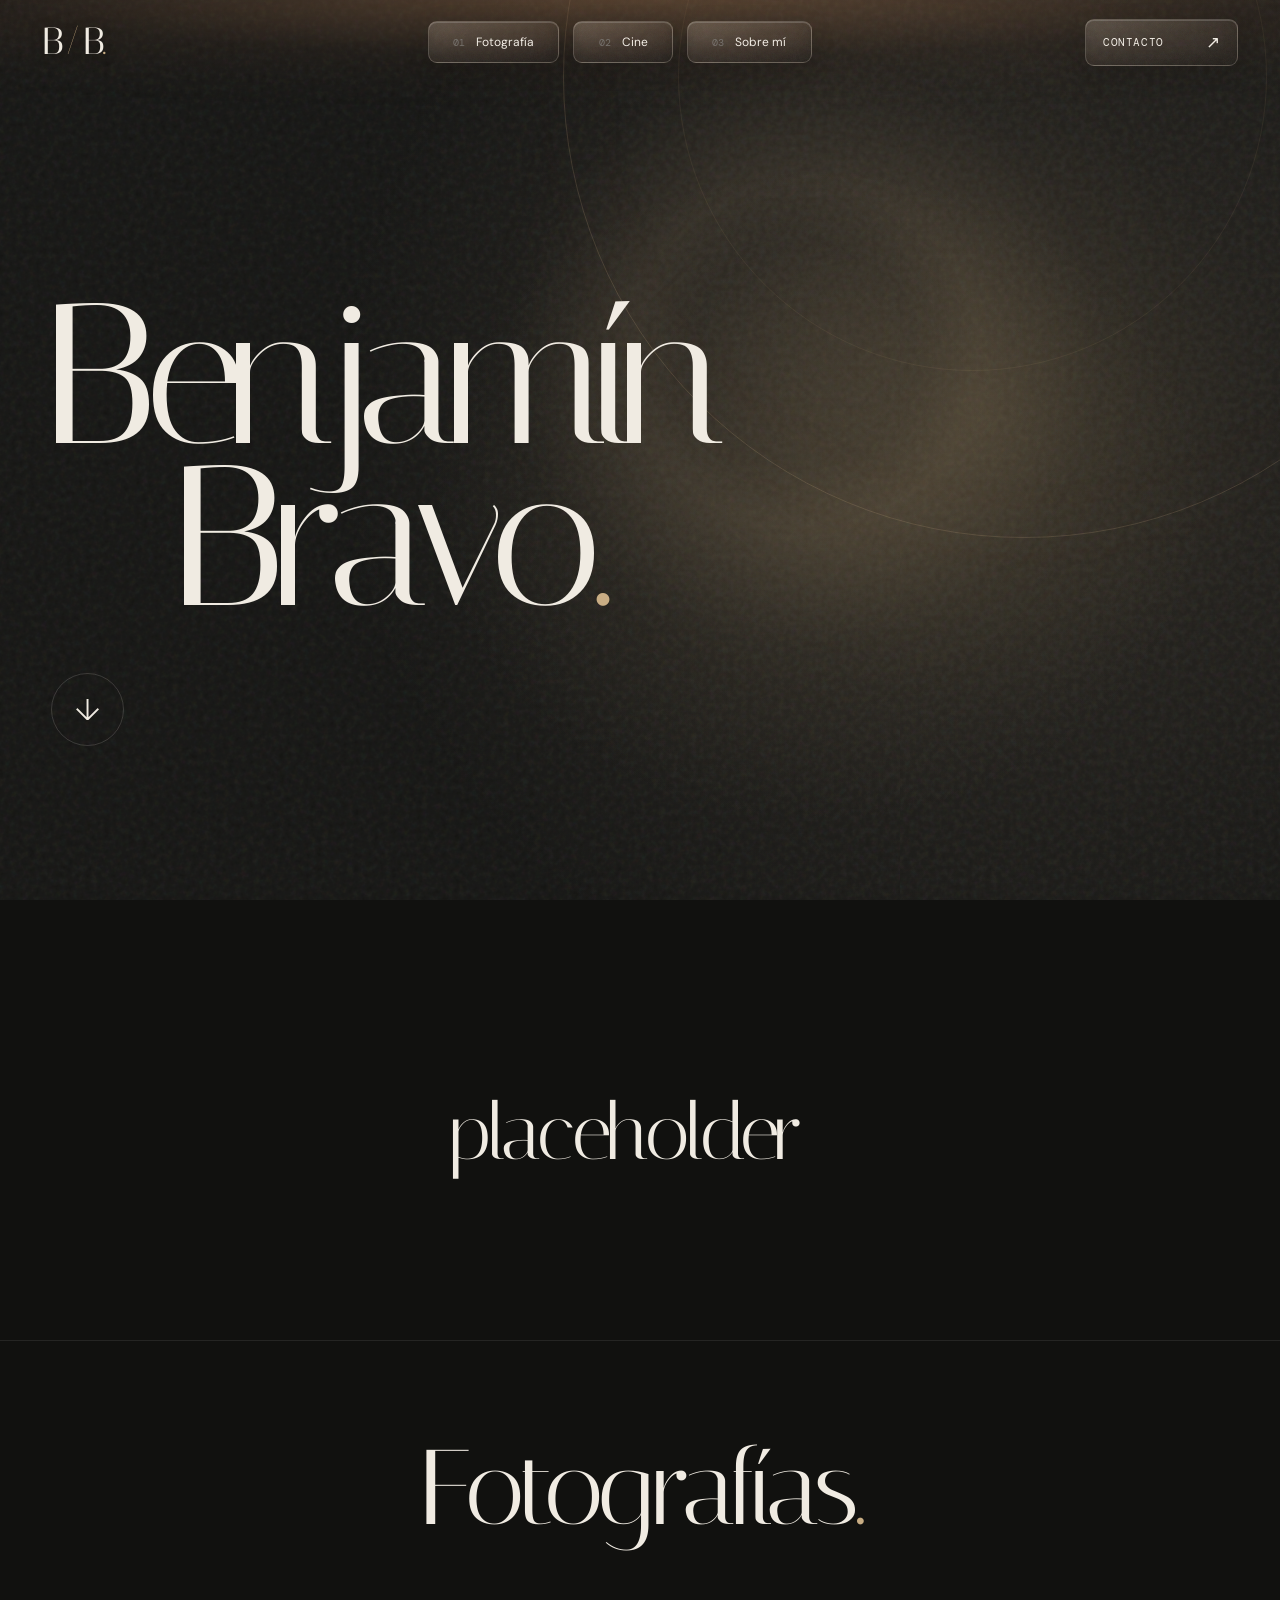
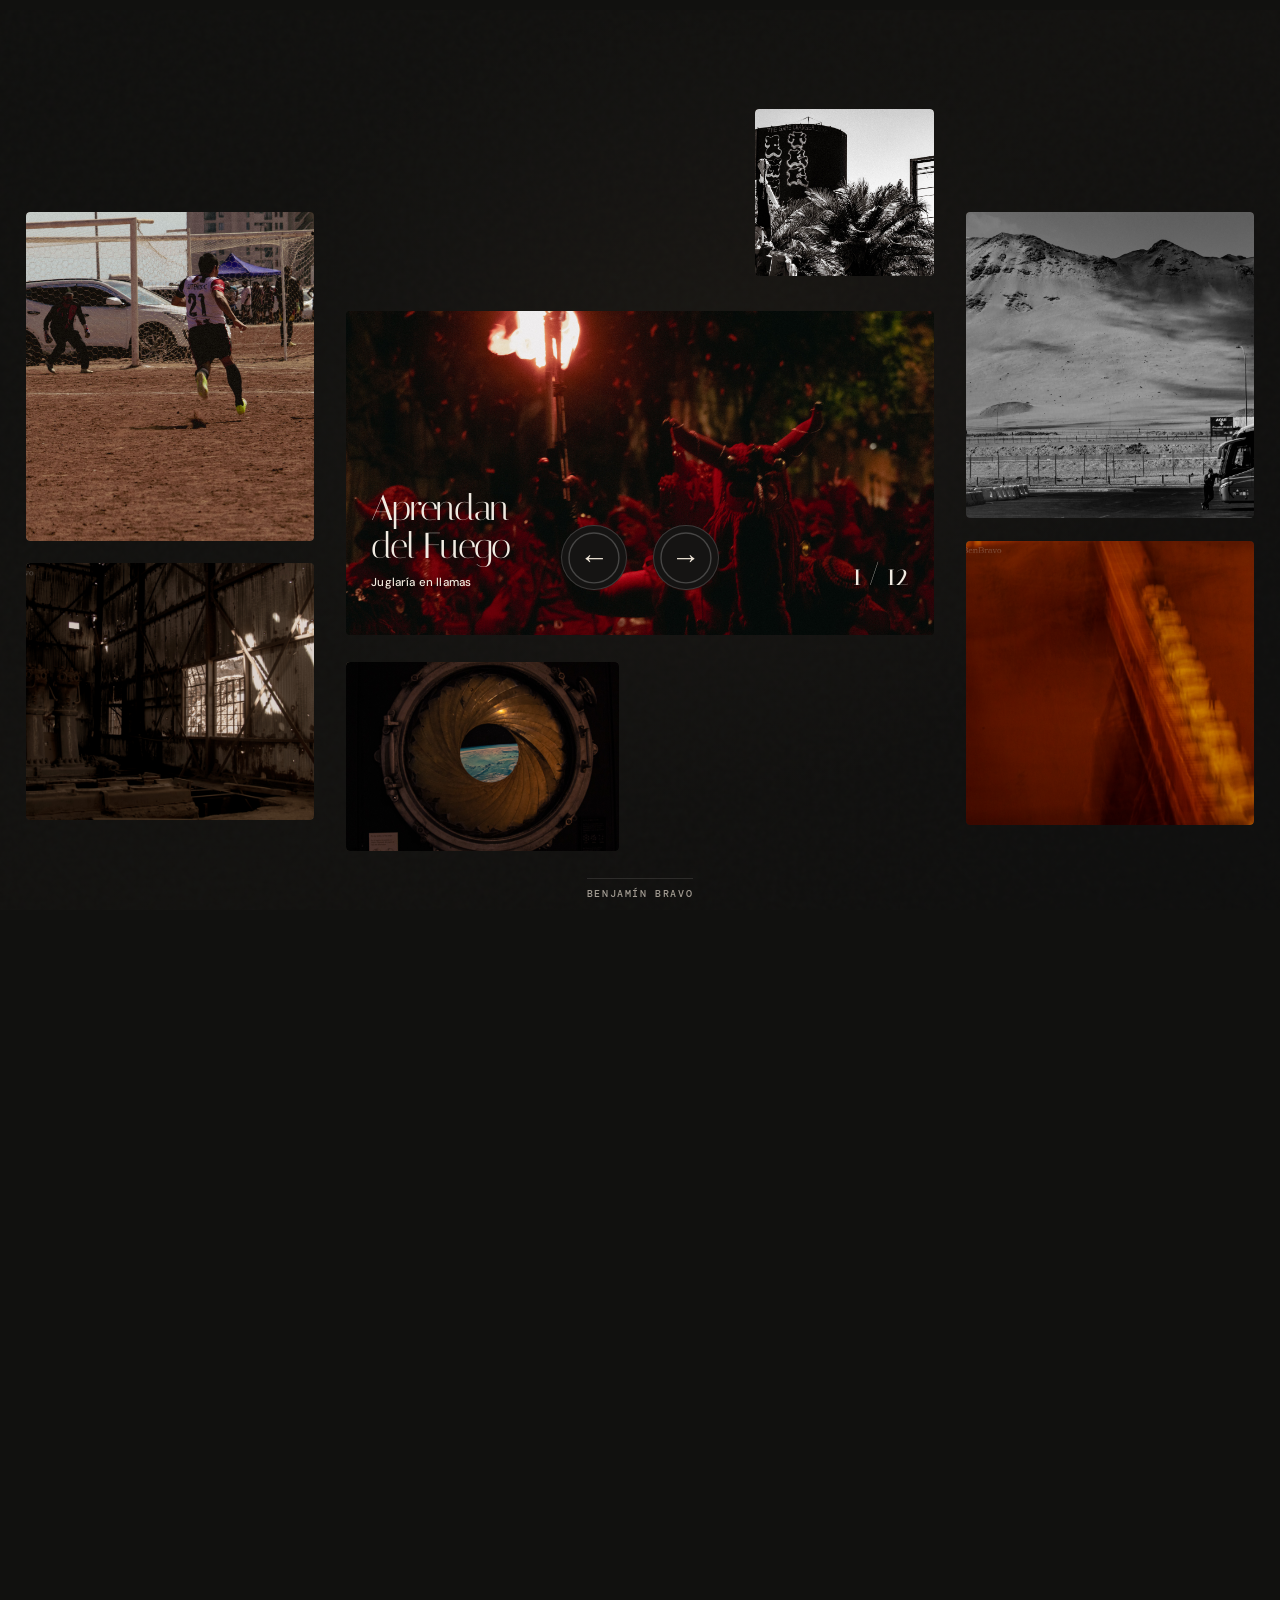
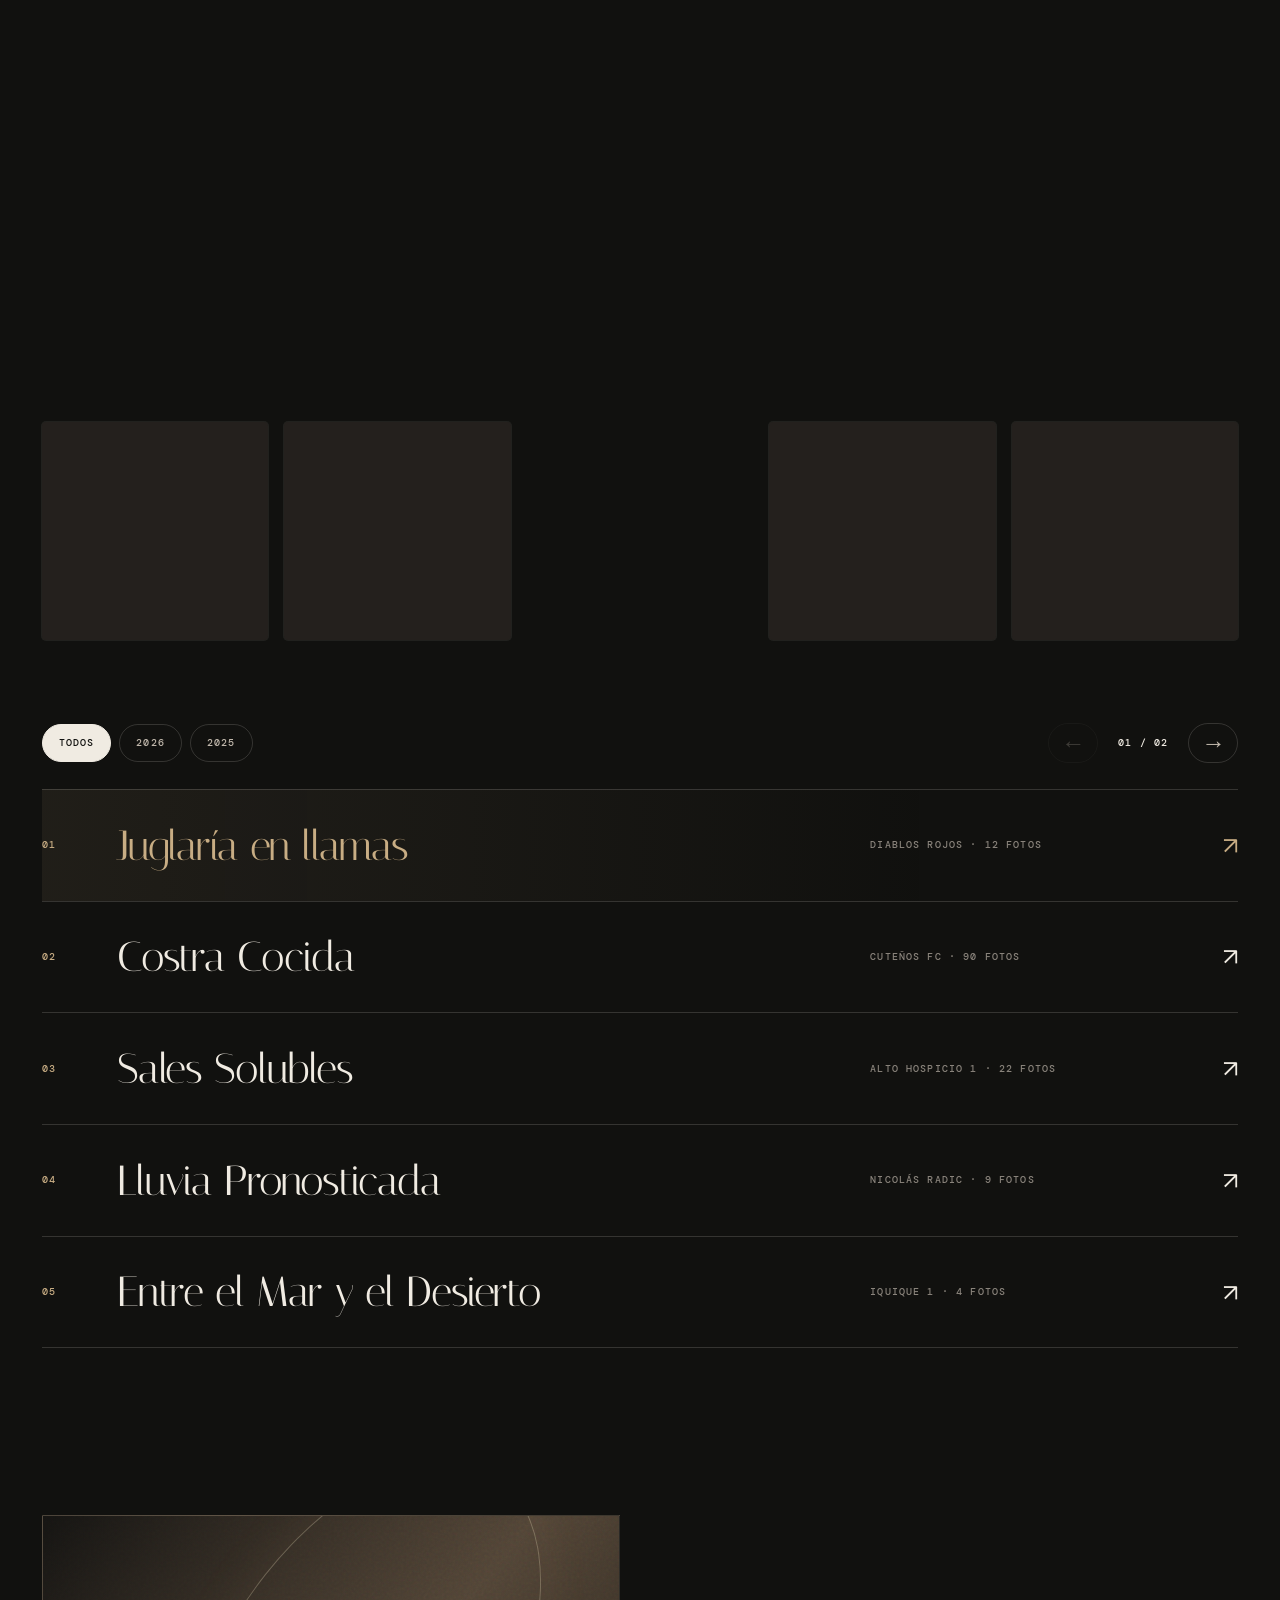
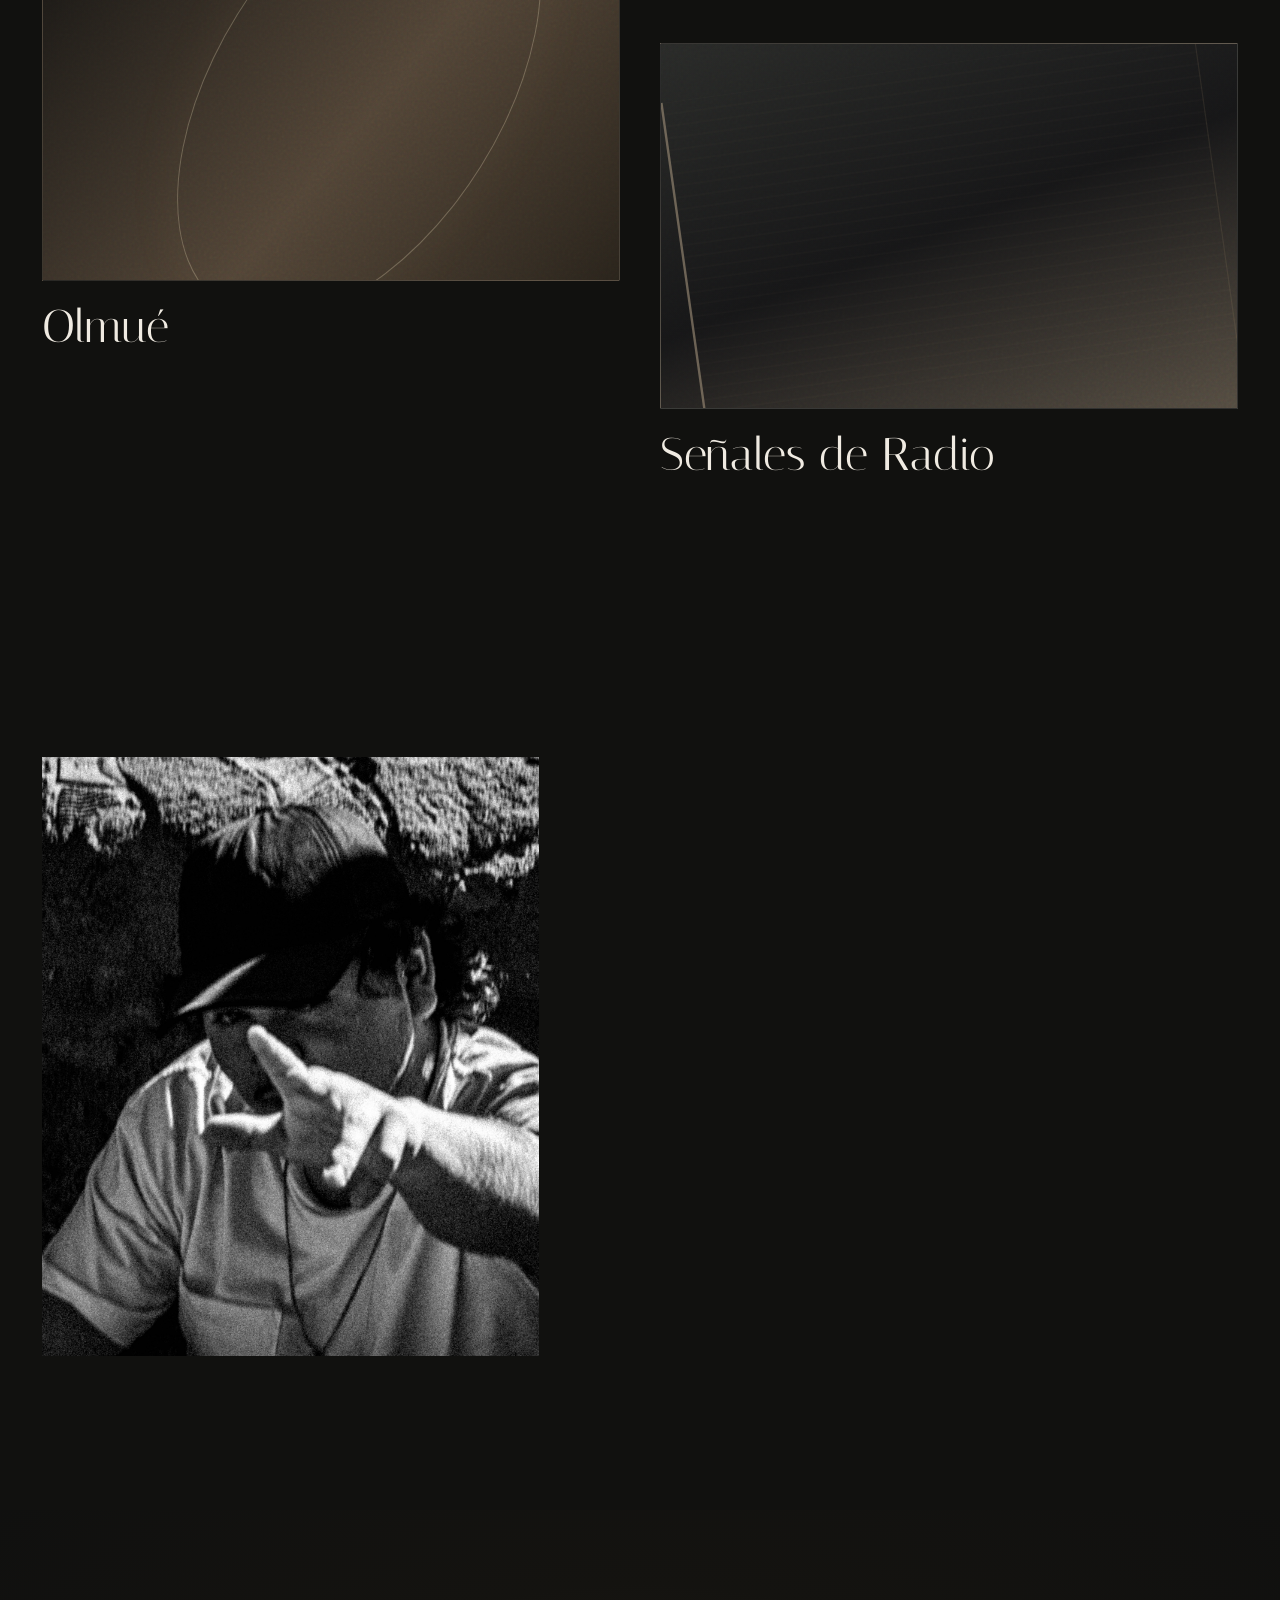
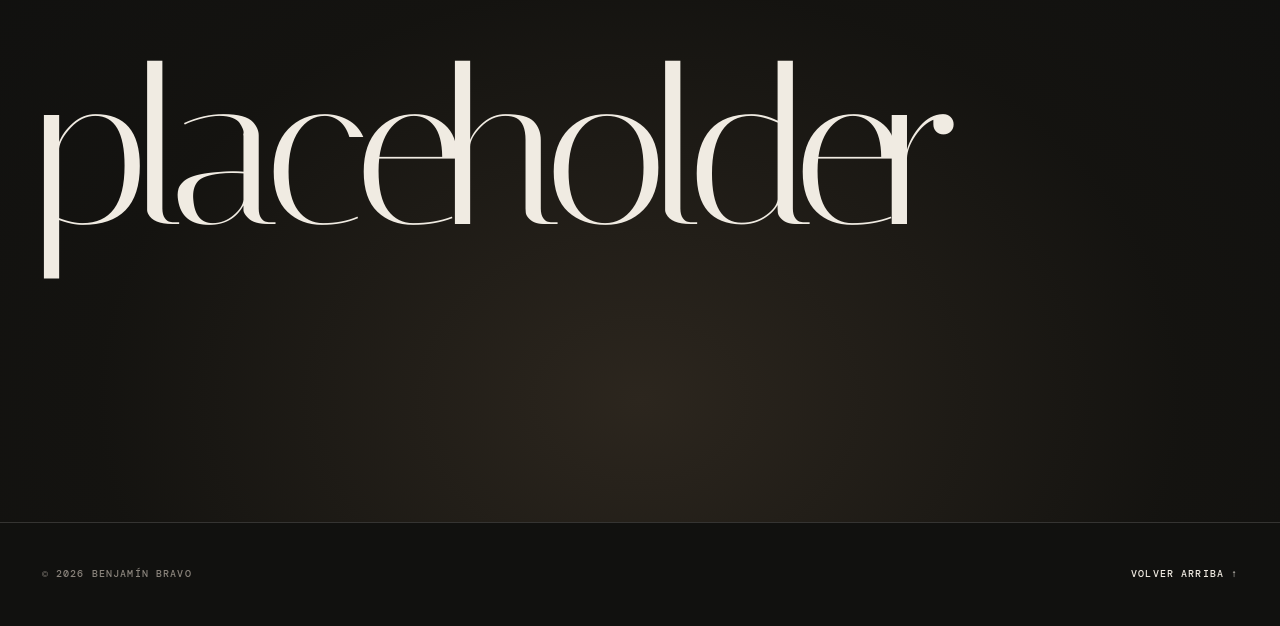
==== commit 085cd50a: "Corrige la activación de la gota y amplía las flechas del visor" ====
--- a/index.html
+++ b/index.html
@@ -15,9 +15,9 @@
       href="https://fonts.googleapis.com/css2?family=DM+Sans:wght@400;500;600;700&family=DM+Mono:wght@400;500&family=Italiana&display=swap"
       rel="stylesheet"
     />
-    <link rel="stylesheet" href="style.css?v=7a16ba3bc8" />
+    <link rel="stylesheet" href="style.css?v=9657d5908e" />
     <script src="colecciones.js" defer></script>
-    <script src="script.js?v=9d1a5afd8e" defer></script>
+    <script src="script.js?v=3538d4b4d8" defer></script>
   </head>
   <body>
     <a class="skip-link" href="#contenido">Saltar al contenido</a>
--- a/style.css
+++ b/style.css
@@ -1210,24 +1210,28 @@
 }
 .is-text-hidden .tear-trigger { visibility: visible; }
 .gallery-sticky.is-text-hidden .circle-button {
-  width: 44px;
-  height: 44px;
+  width: 48px;
+  height: 48px;
   border: 0;
   background: transparent;
   color: rgba(240, 235, 226, .6);
   box-shadow: none;
   -webkit-backdrop-filter: none;
   backdrop-filter: none;
+  transition: transform .18s ease-out, color .18s;
 }
 .gallery-sticky.is-text-hidden .circle-button::before {
-  inset: 10px;
+  inset: 6px;
   border: 1px solid rgba(240, 235, 226, .25);
   background: transparent;
   transform: none;
 }
 .gallery-sticky.is-text-hidden .circle-button:hover,
-.gallery-sticky.is-text-hidden .circle-button:focus-visible { color: var(--paper); }
-.is-text-hidden .arrow-glyph { font-size: 16px; }
+.gallery-sticky.is-text-hidden .circle-button:focus-visible {
+  color: var(--paper);
+  transform: scale(1.12);
+}
+.is-text-hidden .arrow-glyph { font-size: 20px; }
 .is-text-hidden .hold-ring { display: none; }
 .gallery-sticky.is-expanded:not(.is-gallery-retiring) .feature-controls {
   transition: opacity .32s ease-in-out !important;
@@ -1280,4 +1284,5 @@
   .gallery-sticky.is-expanded:not(.is-gallery-retiring) .feature-controls {
     transition: none !important;
   }
-}
+  .gallery-sticky.is-text-hidden .circle-button { transition: none !important; }
+}
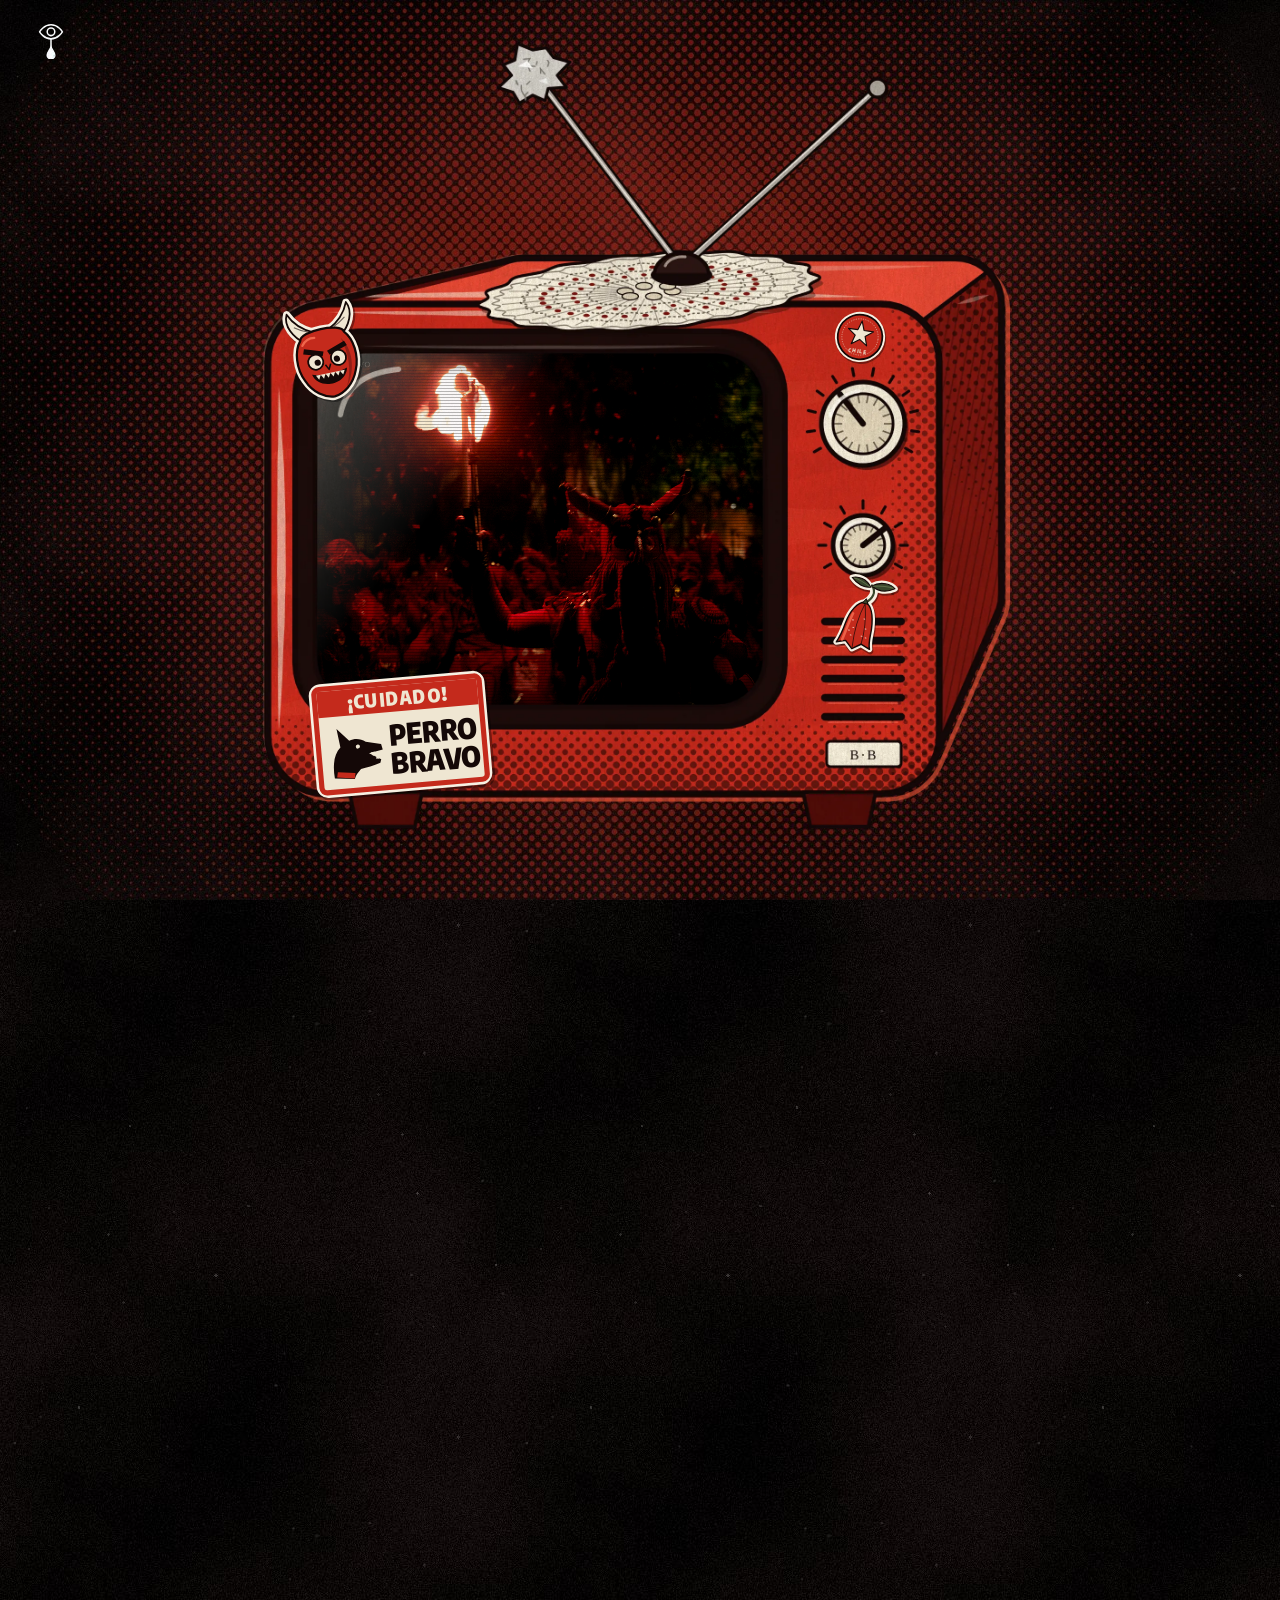
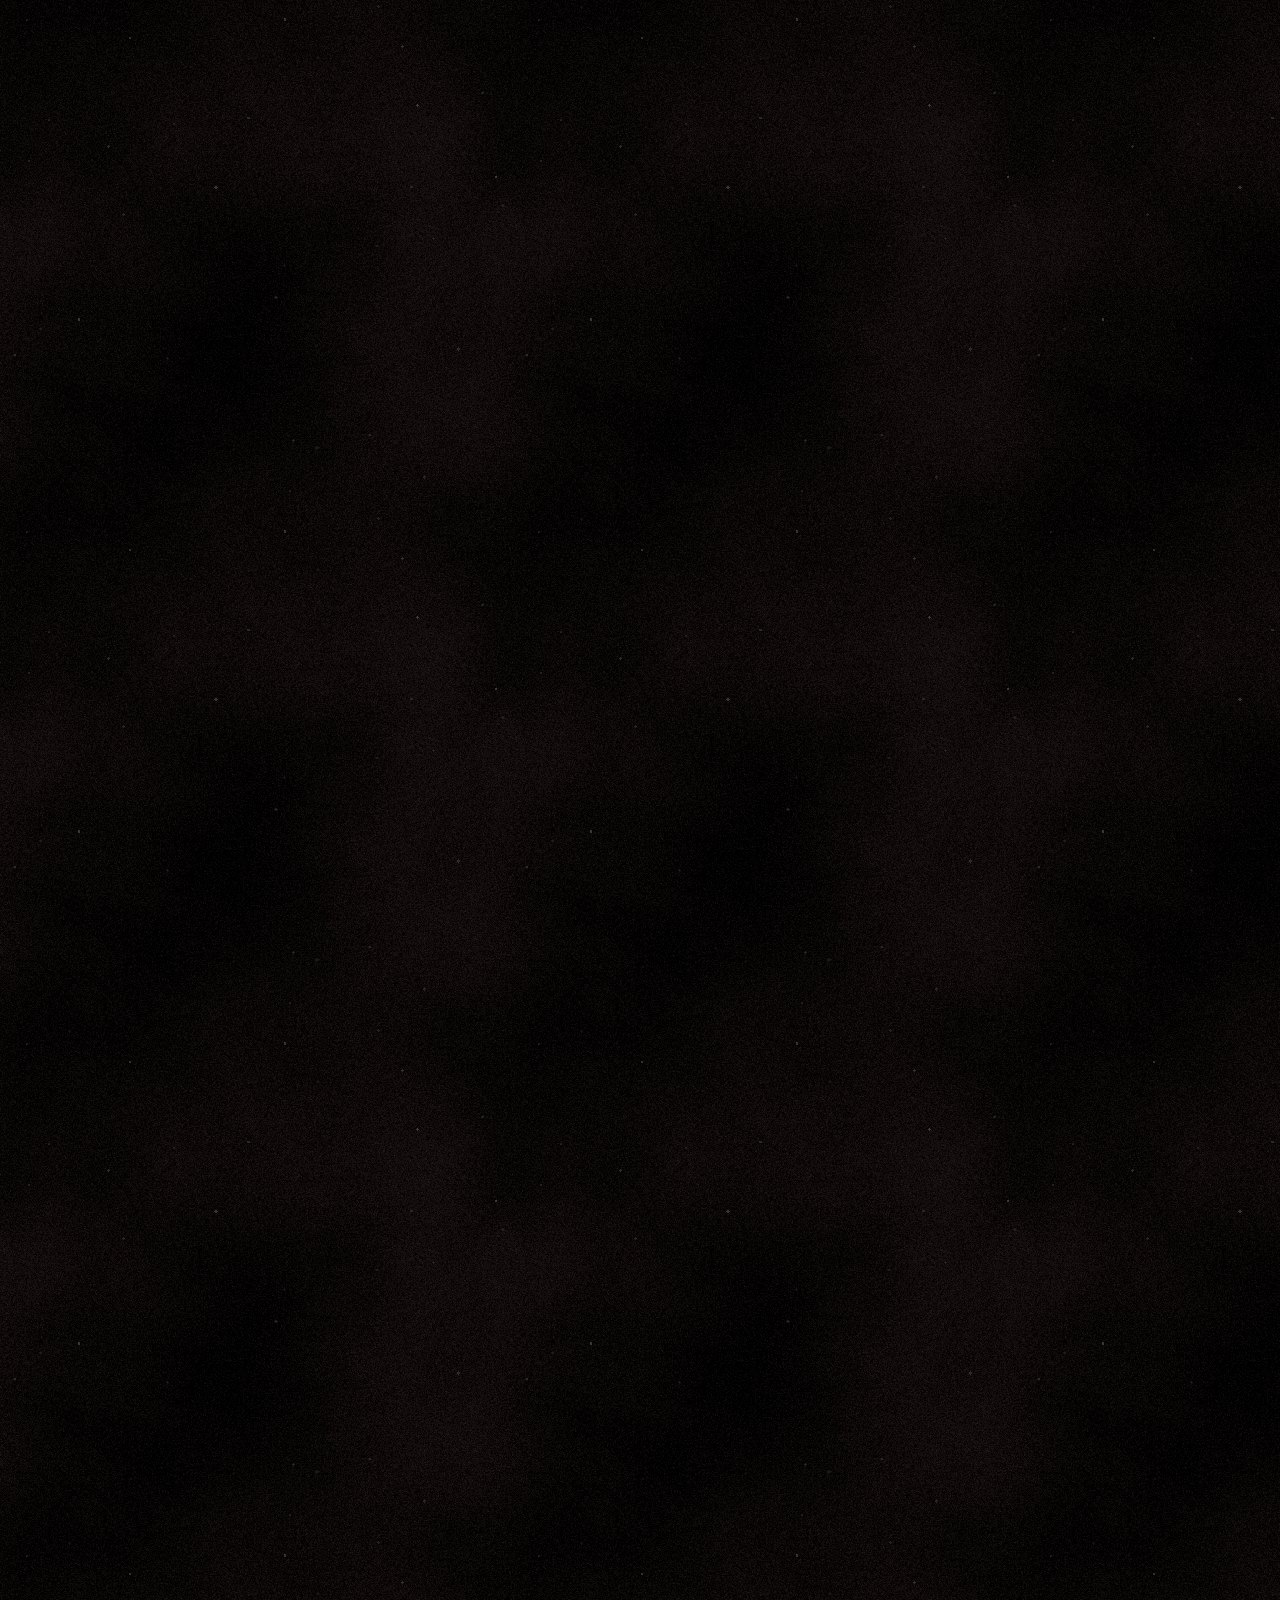
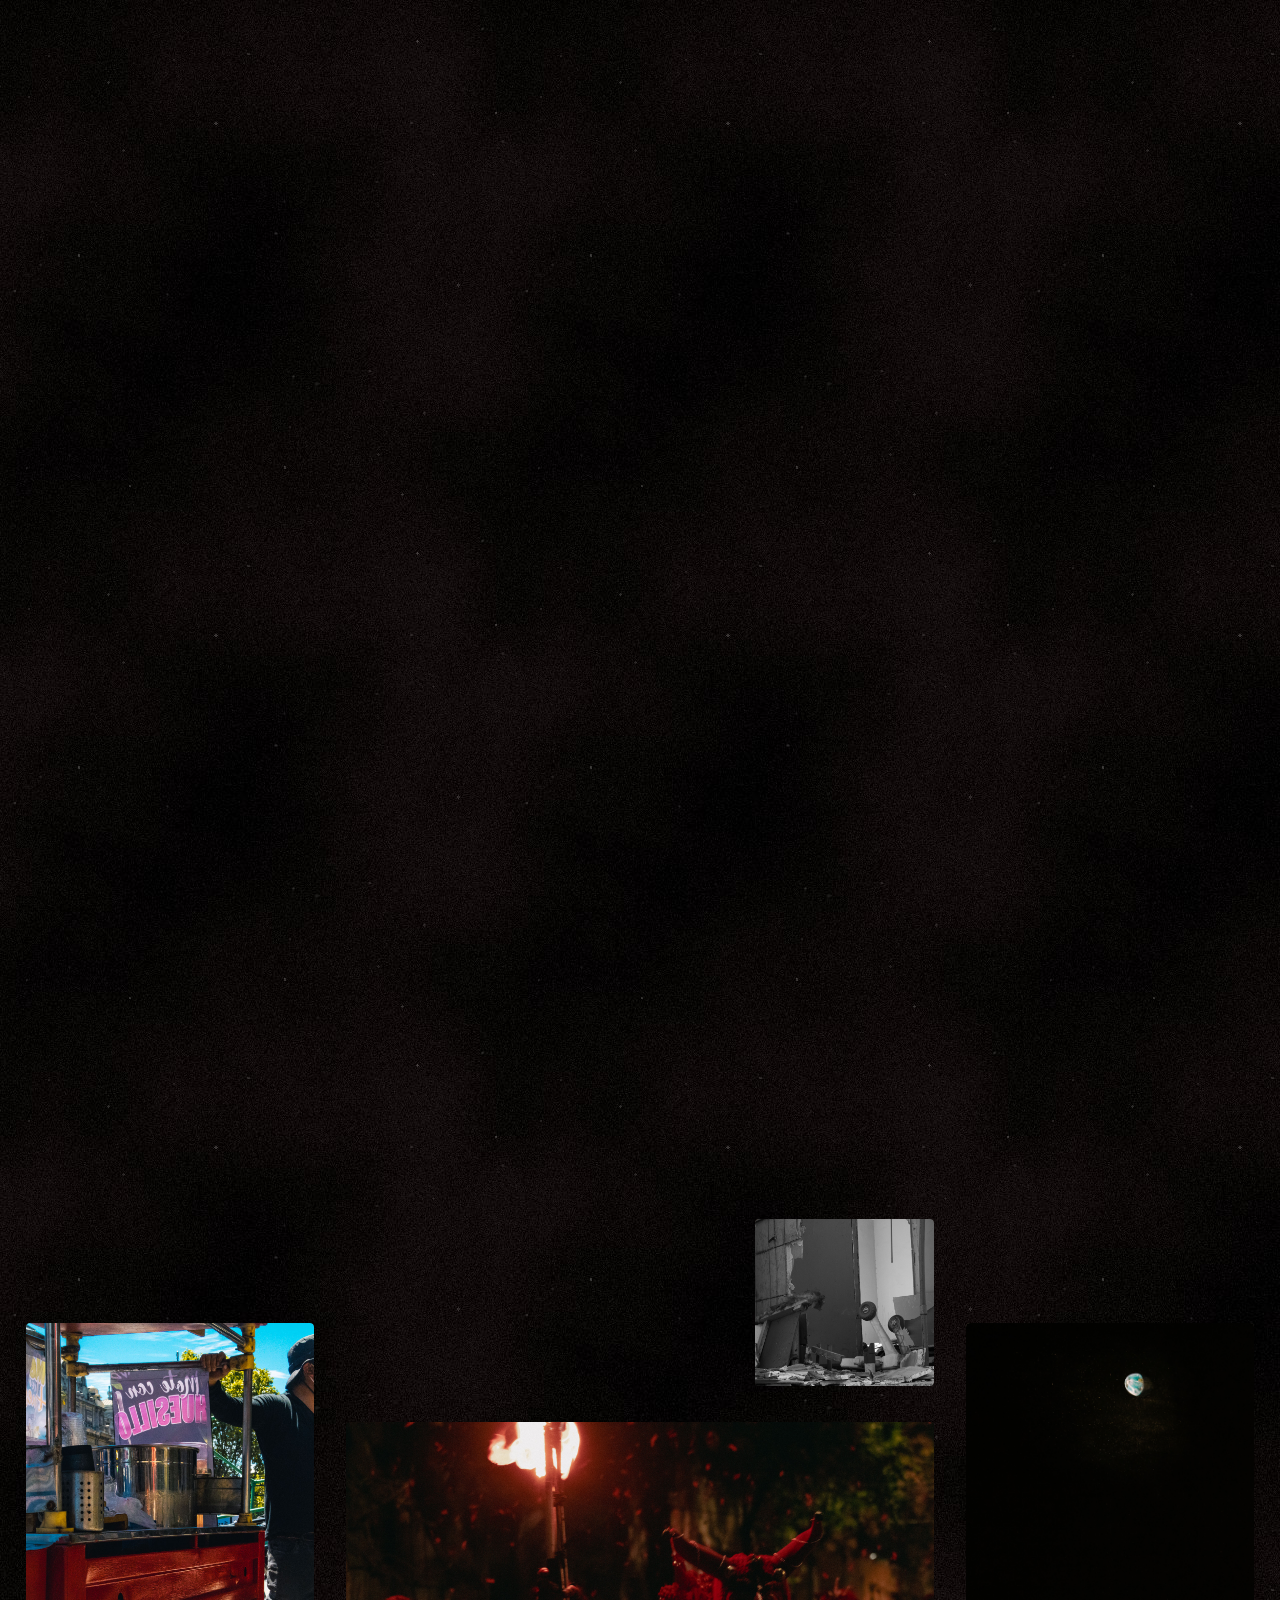
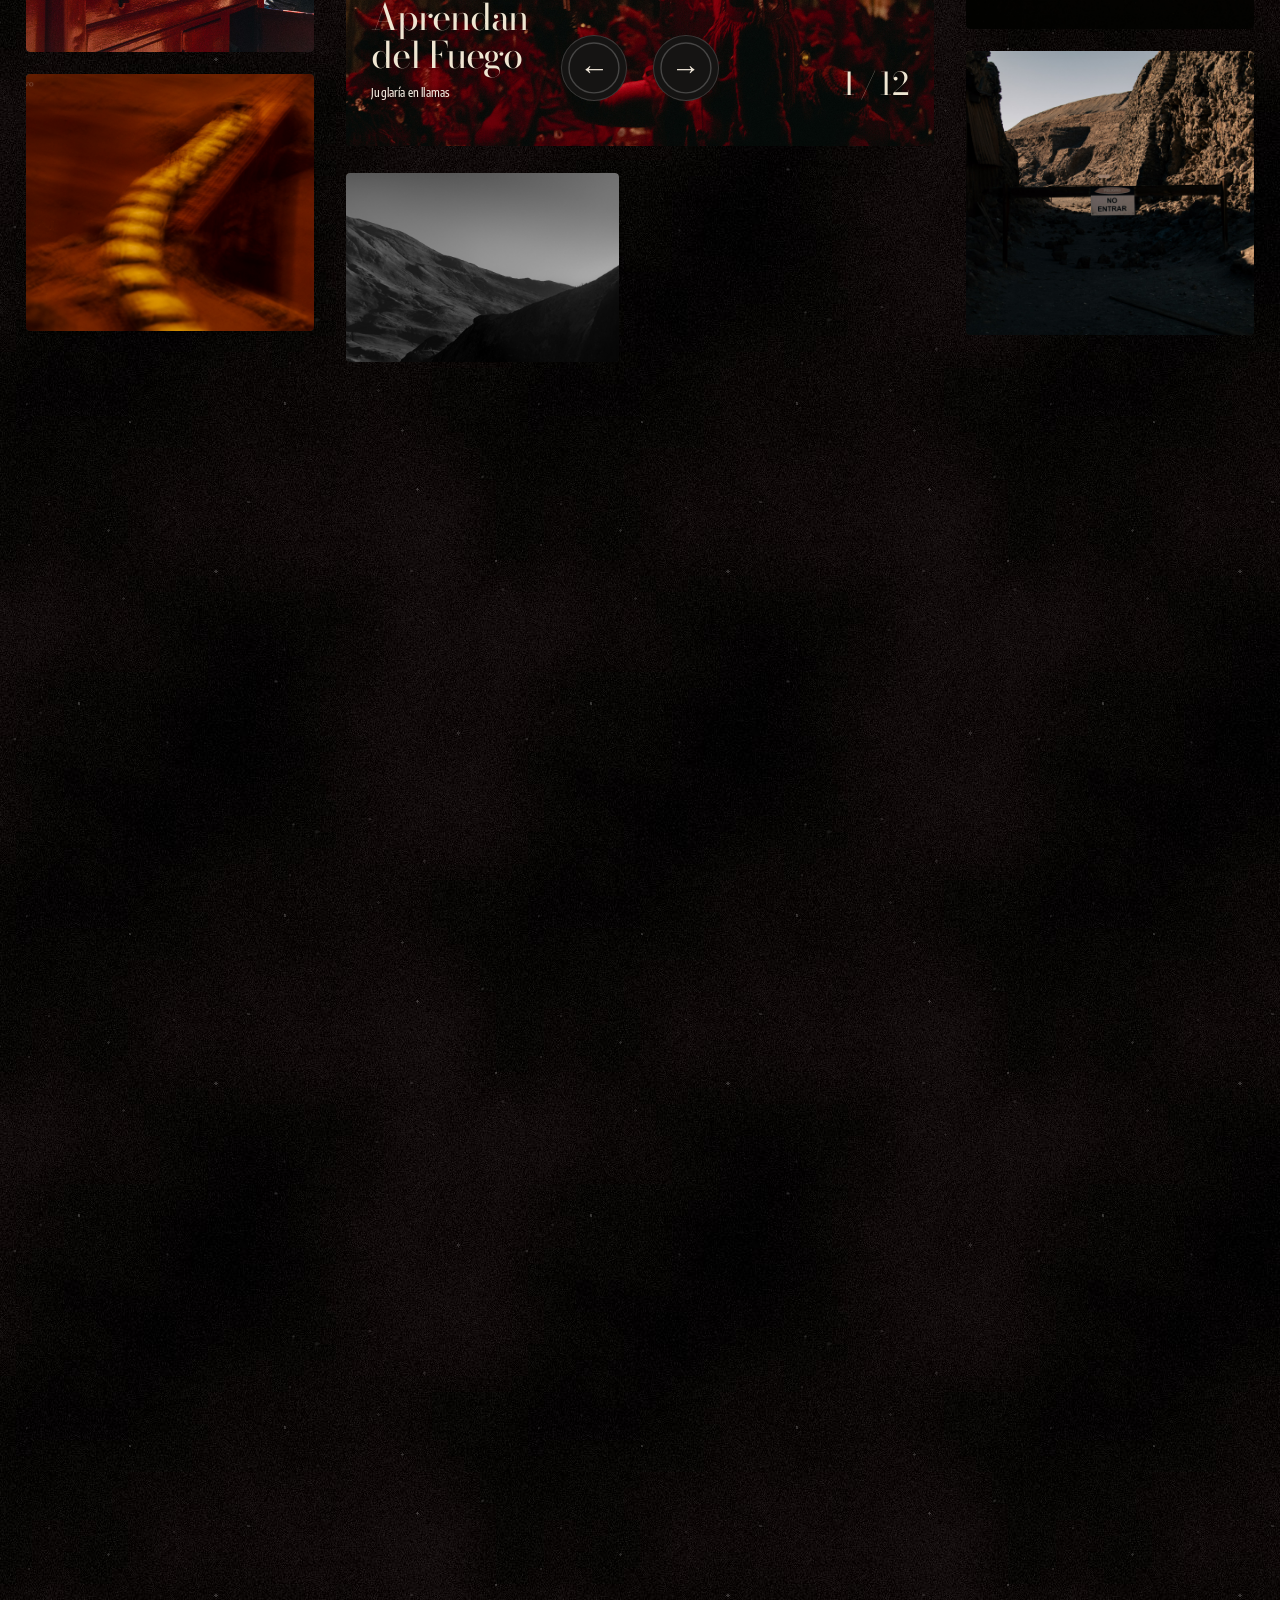
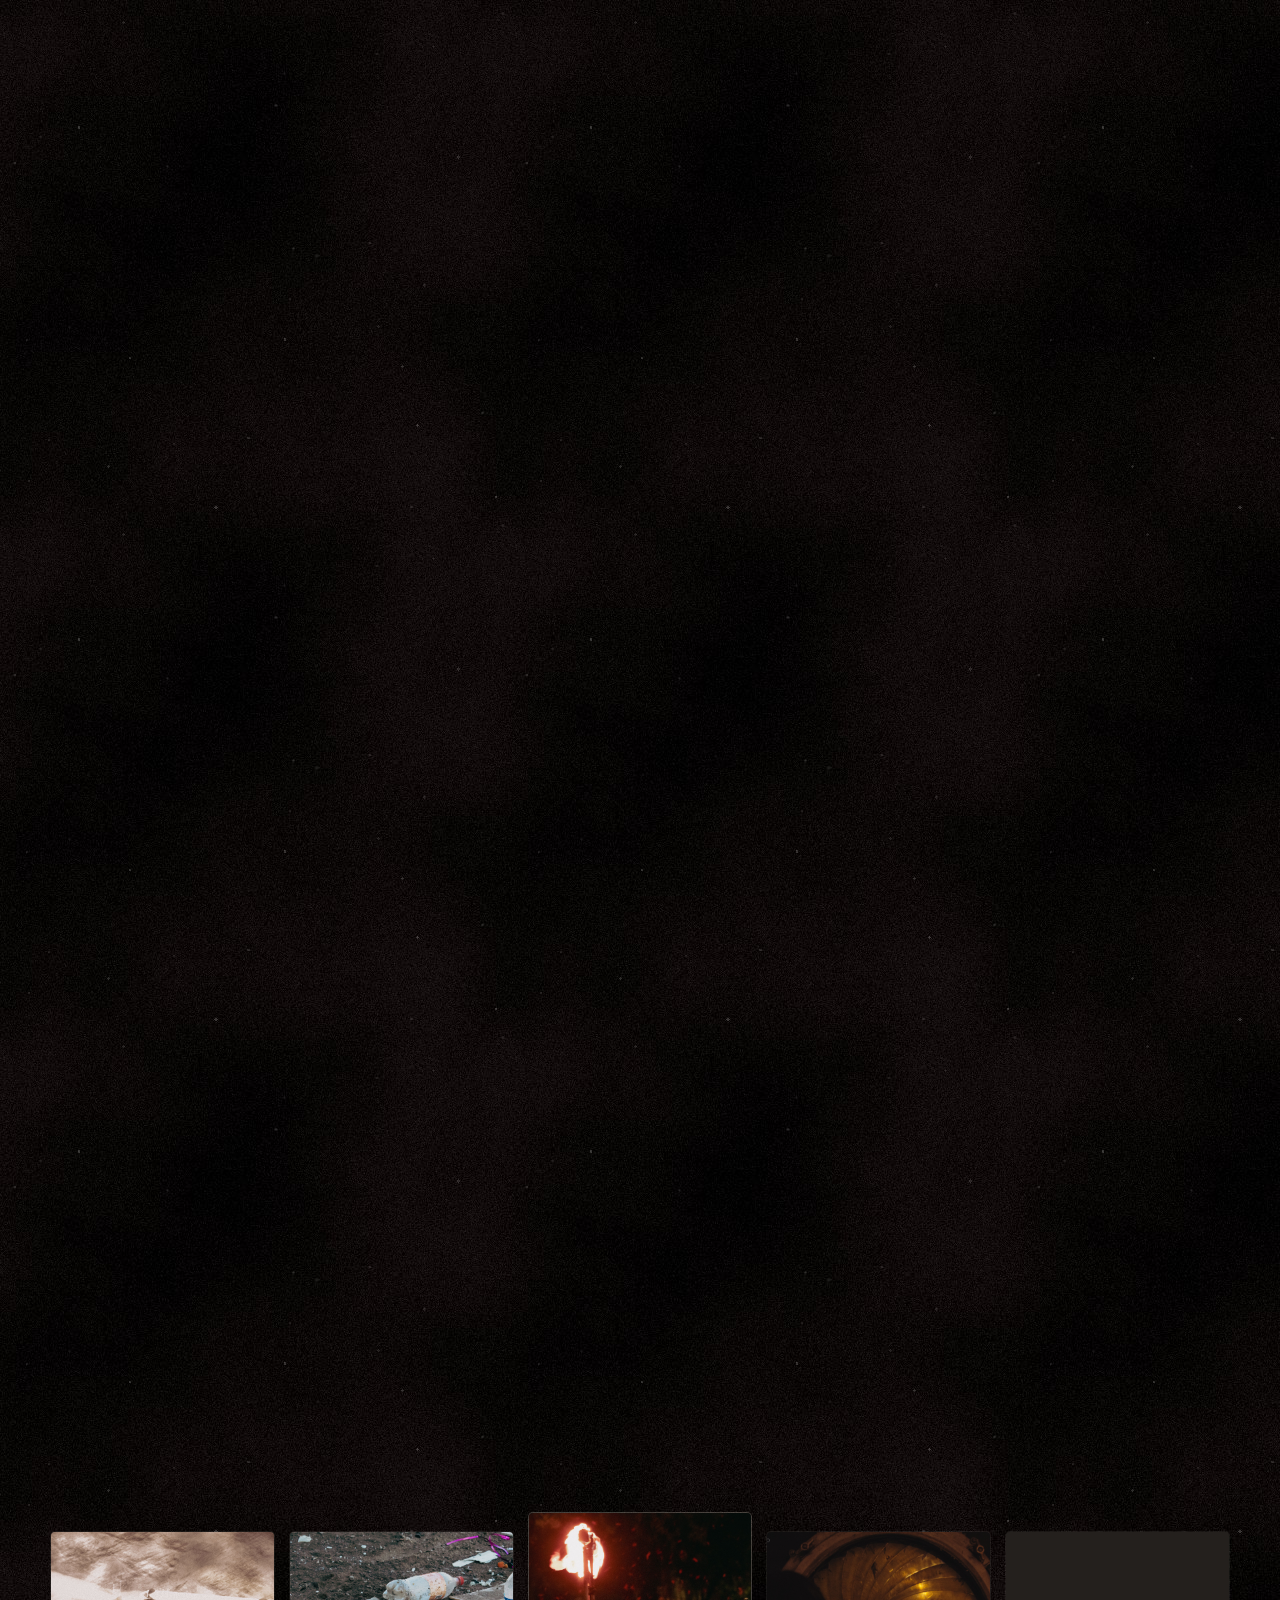
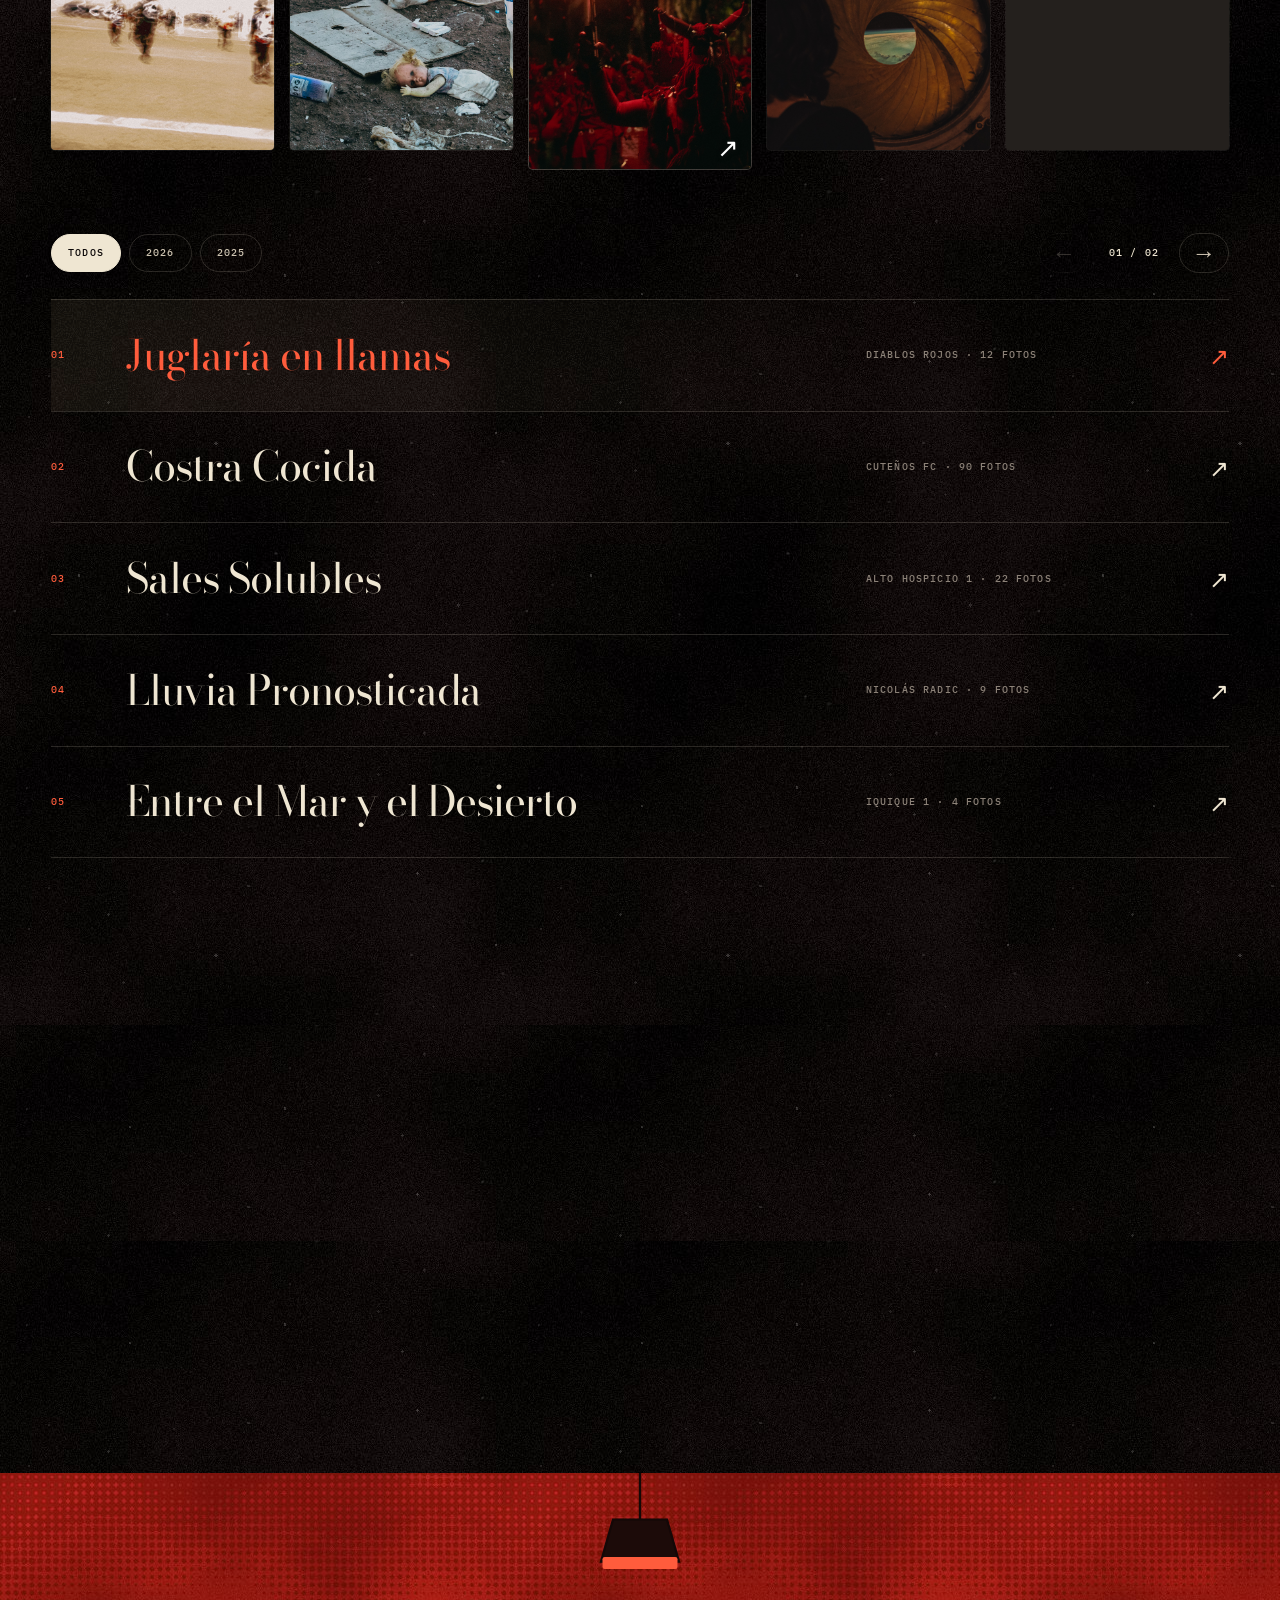
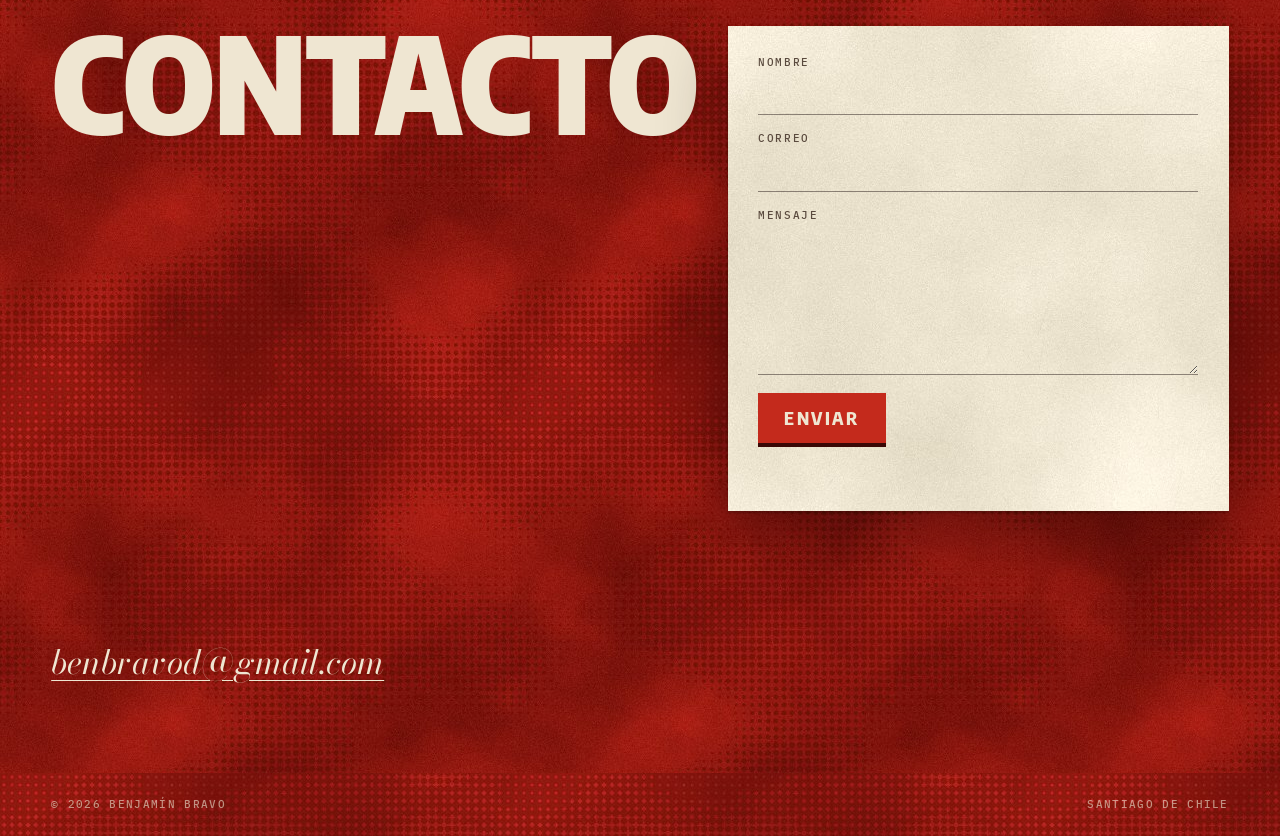
==== commit 67aee074: "Arma la estructura de la portada «Revelado» index.html nuevo (TV y retrato, galería, cine, trayector" ====
--- a/index.html
+++ b/index.html
@@ -3,104 +3,97 @@
   <head>
     <meta charset="utf-8" />
     <meta name="viewport" content="width=device-width, initial-scale=1" />
-    <meta name="theme-color" content="#10100f" />
+    <meta name="theme-color" content="#0b0707" />
     <meta
       name="description"
-      content="Portafolio de Benjamín Bravo. Dirección audiovisual, fotografía y archivo desde Santiago de Chile."
+      content="Benjamín Bravo. Cine y fotografía desde Santiago de Chile."
     />
-    <title>Benjamín Bravo — Dirección audiovisual y fotografía</title>
+    <title>Benjamín Bravo — Cine y fotografía</title>
+    <script>document.documentElement.classList.add("js");</script>
     <link rel="preconnect" href="https://fonts.googleapis.com" />
     <link rel="preconnect" href="https://fonts.gstatic.com" crossorigin />
     <link
-      href="https://fonts.googleapis.com/css2?family=DM+Sans:wght@400;500;600;700&family=DM+Mono:wght@400;500&family=Italiana&display=swap"
+      href="https://fonts.googleapis.com/css2?family=Bodoni+Moda:ital,opsz,wght@0,6..96,400..900;1,6..96,400..900&family=Encode+Sans+Condensed:wght@400;600;800;900&family=IBM+Plex+Mono:wght@400;500&display=swap"
       rel="stylesheet"
     />
-    <link rel="stylesheet" href="style.css?v=9657d5908e" />
+    <link rel="stylesheet" href="style.css" />
     <script src="colecciones.js" defer></script>
-    <script src="script.js?v=3538d4b4d8" defer></script>
+    <script src="peliculas.js" defer></script>
+    <script src="trayectoria.js" defer></script>
+    <script src="script.js" defer></script>
+    <script src="liquido.js" defer></script>
+    <script src="intro.js" defer></script>
+    <script src="secciones.js" defer></script>
+    <script src="cursor.js" defer></script>
   </head>
   <body>
     <a class="skip-link" href="#contenido">Saltar al contenido</a>
-    <div class="cursor-halo" aria-hidden="true"></div>
-
-    <header class="site-header" id="inicio">
-      <a class="brand" href="#inicio" aria-label="Benjamín Bravo, ir al inicio"
-        >B<span class="brand-slash">/</span>B<span class="brand-dot">.</span></a
-      >
-      <nav class="desktop-nav" aria-label="Navegación principal">
-        <a href="#fotografia"><span>01</span> Fotografía</a>
-        <a href="#audiovisual"><span>02</span> Cine</a>
-        <a href="#sobre-mi"><span>03</span> Sobre mí</a>
-      </nav>
-      <div class="header-actions">
-        <a class="header-contact" href="mailto:benbravod@gmail.com"
-          >Contacto <span aria-hidden="true">↗</span></a
-        >
-        <button
-          class="menu-toggle"
-          id="menu-toggle"
-          type="button"
-          aria-expanded="false"
-          aria-controls="mobile-menu"
-          aria-label="Abrir menú"
-        >
-          <span></span><span></span>
-        </button>
-      </div>
-      <nav class="mobile-menu" id="mobile-menu" aria-label="Menú móvil" inert>
-        <a href="#fotografia">Fotografía <span>01</span></a>
-        <a href="#audiovisual">Cine <span>02</span></a>
-        <a href="#sobre-mi">Sobre mí <span>03</span></a>
-        <a href="mailto:benbravod@gmail.com">Contacto <span>↗</span></a>
-      </nav>
+    <div class="cursor-mira" aria-hidden="true" data-estado="normal"></div>
+
+    <header class="site-header">
+      <a class="marca" href="#inicio" aria-label="Benjamín Bravo, volver al inicio">
+        <svg viewBox="0 0 24 34" aria-hidden="true" focusable="false">
+          <path d="M1.5 9s3.8-6.5 10.5-6.5S22.5 9 22.5 9 18.7 15.5 12 15.5 1.5 9 1.5 9Z" />
+          <circle cx="12" cy="9" r="3.5" />
+          <path d="M12 16v8" />
+          <path class="marca-gota" d="M12 23c-1 2.5-3.5 5-3.5 7.5a3.5 3.5 0 0 0 7 0c0-2.5-2.5-5-3.5-7.5Z" />
+        </svg>
+      </a>
     </header>
 
     <main id="contenido">
-      <section class="hero" aria-labelledby="hero-title" id="portada">
-        <div class="hero-ambient" aria-hidden="true"></div>
-        <canvas class="hero-waves" id="hero-waves" aria-hidden="true"></canvas>
-        <div class="hero-orbit hero-orbit-one" aria-hidden="true"></div>
-        <div class="hero-orbit hero-orbit-two" aria-hidden="true"></div>
-        <div class="hero-grid" aria-hidden="true"></div>
-        <div class="hero-light-veil" aria-hidden="true"></div>
-        <div class="hero-content">
-          <h1 id="hero-title" class="hero-title">
-            <span class="hero-title-first">Benjamín</span
-            ><span class="hero-title-second"
-              >Bravo<span class="hero-period">.</span></span
-            >
-          </h1>
-          <div class="hero-bottomline">
-            <a
-              class="round-arrow"
-              href="#fotografia"
-              aria-label="Explorar archivo fotográfico"
-              ><span aria-hidden="true">↓</span></a
-            >
+      <!-- TV y retrato: una sola sección bloqueada mientras se hace scroll -->
+      <section class="intro" id="inicio" aria-labelledby="nombre">
+        <div class="intro-escena">
+          <div class="retrato-capa">
+            <picture class="retrato-foto">
+              <source media="(max-width: 800px)" srcset="recursos/retrato-movil.jpg" />
+              <img src="recursos/retrato.jpg" alt="Retrato de Benjamín Bravo" />
+            </picture>
+            <div class="retrato-sombra" aria-hidden="true"></div>
+            <div class="retrato-texto">
+              <h1 id="nombre" class="nombre">Benjamín<br />Bravo</h1>
+              <p class="resumen">
+                [Resumen de 3 a 5 líneas: quién eres, desde dónde miras y qué te
+                interesa filmar y fotografiar. Este texto lo escribes tú y se
+                edita en index.html.]
+              </p>
+            </div>
+          </div>
+
+          <div class="tv-capa">
+            <div class="tv">
+              <div class="tv-zoom">
+                <div class="tv-pantalla" aria-hidden="true">
+                  <img class="tv-canal" src="DR-1.jpg" alt="" />
+                  <canvas class="tv-estatica" width="160" height="120"></canvas>
+                  <span class="tv-lineas"></span>
+                </div>
+                <img
+                  class="tv-cuerpo"
+                  src="recursos/tv.webp"
+                  srcset="recursos/tv-movil.webp 900w, recursos/tv.webp 2200w"
+                  sizes="(max-width: 800px) 92vw, 990px"
+                  alt=""
+                />
+                <div class="sticker sticker-perro" style="left:16.91%;top:73.75%;width:18.18%;--giro:-5deg"><svg aria-hidden="true" focusable="false" xmlns="http://www.w3.org/2000/svg" viewBox="0 0 280 184"><g transform="translate(3 4)" opacity=".38"><rect x="3" y="3" width="274" height="178" rx="19" fill="#000"/></g><rect x="4" y="4" width="272" height="176" rx="18" fill="#f7f0e2"/><rect x="12" y="12" width="256" height="160" rx="8" fill="#efe6d2" stroke="#c42a1c" stroke-width="8"/><rect x="16" y="16" width="248" height="40" fill="#c42a1c"/><text x="140" y="47" text-anchor="middle" font-family="Encode Sans Condensed" font-weight="900" font-size="29" letter-spacing="2" fill="#efe6d2">¡CUIDADO!</text><g transform="translate(26 68) scale(.9)"><path d="M8 92 C6 70 10 50 22 40 L18 8 L38 30 C48 26 58 28 66 34 L92 40 L94 50 L70 54 L90 66 L88 72 C76 76 64 78 54 80 C48 86 44 90 42 96 Z" fill="#140807"/><circle cx="52" cy="41" r="3.6" fill="#efe6d2"/><path d="M73 53 L77 60 L80 52 Z M81 64 L84 58 L87 65 Z" fill="#efe6d2"/><path d="M14 82 L44 86 L42 95 L12 91 Z" fill="#c42a1c"/></g><text x="122" y="108" font-family="Encode Sans Condensed" font-weight="900" font-size="44" fill="#140807">PERRO</text><text x="122" y="152" font-family="Encode Sans Condensed" font-weight="900" font-size="44" fill="#140807">BRAVO</text></svg></div>
+                <div class="sticker sticker-diablo" style="left:13.64%;top:31.25%;width:9.82%;--giro:-12deg"><svg aria-hidden="true" focusable="false" xmlns="http://www.w3.org/2000/svg" viewBox="0 0 220 224"><g transform="translate(3 4)" opacity=".38"><g fill="#000" stroke="#000" stroke-width="18" stroke-linejoin="round"><path d="M60 72 C62 50 158 50 160 72 C178 92 182 132 168 162 C156 192 132 208 110 210 C88 208 64 192 52 162 C38 132 42 92 60 72 Z"/><path d="M70 80 C46 62 30 32 42 8 C52 32 68 48 94 60 Z"/><path d="M150 80 C174 62 190 32 178 8 C168 32 152 48 126 60 Z"/></g></g><g fill="#f7f0e2" stroke="#f7f0e2" stroke-width="16" stroke-linejoin="round"><path d="M60 72 C62 50 158 50 160 72 C178 92 182 132 168 162 C156 192 132 208 110 210 C88 208 64 192 52 162 C38 132 42 92 60 72 Z"/><path d="M70 80 C46 62 30 32 42 8 C52 32 68 48 94 60 Z"/><path d="M150 80 C174 62 190 32 178 8 C168 32 152 48 126 60 Z"/></g><path d="M70 80 C46 62 30 32 42 8 C52 32 68 48 94 60 Z" fill="#efe6d2" stroke="#140807" stroke-width="4" stroke-linejoin="round"/><path d="M150 80 C174 62 190 32 178 8 C168 32 152 48 126 60 Z" fill="#efe6d2" stroke="#140807" stroke-width="4" stroke-linejoin="round"/><path d="M52 40 C60 46 70 52 80 56 M168 40 C160 46 150 52 140 56" stroke="#140807" stroke-width="2.4" fill="none" opacity=".6"/><path d="M60 72 C62 50 158 50 160 72 C178 92 182 132 168 162 C156 192 132 208 110 210 C88 208 64 192 52 162 C38 132 42 92 60 72 Z" fill="#c42a1c" stroke="#140807" stroke-width="5" stroke-linejoin="round"/><path d="M150 84 C170 110 170 160 140 196 C160 160 160 120 150 84 Z" fill="#140807" opacity=".3"/><path d="M64 92 L106 106 L102 116 L60 103 Z M156 92 L114 106 L118 116 L160 103 Z" fill="#140807"/><circle cx="84" cy="126" r="17" fill="#efe6d2" stroke="#140807" stroke-width="4"/><circle cx="88" cy="128" r="7" fill="#140807"/><circle cx="136" cy="126" r="17" fill="#efe6d2" stroke="#140807" stroke-width="4"/><circle cx="132" cy="128" r="7" fill="#140807"/><path d="M104 136 L110 148 L116 136" stroke="#140807" stroke-width="3.5" fill="none" stroke-linejoin="round"/><path d="M70 152 C90 160 130 160 150 152 C142 190 78 190 70 152 Z" fill="#140807"/><path d="M78 156 L83.5 166 L89 156 Z" fill="#efe6d2"/><path d="M89 156 L94.5 166 L100 156 Z" fill="#efe6d2"/><path d="M100 156 L105.5 166 L111 156 Z" fill="#efe6d2"/><path d="M111 156 L116.5 166 L122 156 Z" fill="#efe6d2"/><path d="M122 156 L127.5 166 L133 156 Z" fill="#efe6d2"/><path d="M133 156 L138.5 166 L144 156 Z" fill="#efe6d2"/><path d="M62 84 C70 74 82 70 92 72" stroke="#ff7a5c" stroke-width="5" fill="none" opacity=".75" stroke-linecap="round"/></svg></div>
+                <div class="sticker sticker-estrella" style="left:69.27%;top:31.87%;width:5.45%;--giro:8deg"><svg aria-hidden="true" focusable="false" xmlns="http://www.w3.org/2000/svg" viewBox="0 0 156 156"><g transform="translate(3 4)" opacity=".38"><circle cx="78" cy="78" r="73" fill="#000"/></g><circle cx="78" cy="78" r="72" fill="#f7f0e2"/><circle cx="78" cy="78" r="64" fill="#c42a1c" stroke="#140807" stroke-width="5"/><circle cx="78" cy="78" r="52" fill="none" stroke="#efe6d2" stroke-width="2" stroke-dasharray="3 4" opacity=".8"/><path d="M78 32 L86.8 57.9 L114.1 58.3 L92.3 74.6 L100.3 100.7 L78 85 L55.7 100.7 L63.7 74.6 L41.9 58.3 L69.2 57.9 Z" fill="#efe6d2" stroke="#140807" stroke-width="3.2" stroke-linejoin="round"/><text x="78" y="124" text-anchor="middle" font-family="Encode Sans Condensed" font-weight="800" font-size="15" letter-spacing="3" fill="#efe6d2">CHILE</text></svg></div>
+                <div class="sticker sticker-copihue" style="left:68.91%;top:62.29%;width:6.36%;--giro:14deg"><svg aria-hidden="true" focusable="false" xmlns="http://www.w3.org/2000/svg" viewBox="0 0 176 230"><g transform="translate(3 4)" opacity=".38"><g fill="#000" stroke="#000" stroke-width="18" stroke-linejoin="round"><path d="M92 74 C70 78 56 108 52 142 C50 162 48 180 40 200 L64 190 L86 208 L108 190 L134 198 C126 180 128 160 126 142 C122 108 112 80 92 74 Z"/><path d="M98 26 C120 6 150 8 162 18 C142 34 118 36 98 26 Z"/><path d="M96 30 C80 10 54 8 40 16 C58 32 80 36 96 30 Z"/><path d="M98 24 C116 40 108 60 92 76" fill="none" stroke-width="24"/></g></g><g fill="#f7f0e2" stroke="#f7f0e2" stroke-width="16" stroke-linejoin="round"><path d="M92 74 C70 78 56 108 52 142 C50 162 48 180 40 200 L64 190 L86 208 L108 190 L134 198 C126 180 128 160 126 142 C122 108 112 80 92 74 Z"/><path d="M98 26 C120 6 150 8 162 18 C142 34 118 36 98 26 Z"/><path d="M96 30 C80 10 54 8 40 16 C58 32 80 36 96 30 Z"/><path d="M98 24 C116 40 108 60 92 76" fill="none" stroke-width="22"/></g><path d="M98 24 C116 40 108 60 92 76" fill="none" stroke="#38452a" stroke-width="6" stroke-linecap="round"/><path d="M98 26 C120 6 150 8 162 18 C142 34 118 36 98 26 Z" fill="#38452a" stroke="#140807" stroke-width="3"/><path d="M100 26 C122 20 142 16 158 18" stroke="#6b7a52" stroke-width="2" fill="none"/><path d="M96 30 C80 10 54 8 40 16 C58 32 80 36 96 30 Z" fill="#38452a" stroke="#140807" stroke-width="3"/><path d="M94 30 C76 22 58 16 44 16" stroke="#6b7a52" stroke-width="2" fill="none"/><path d="M92 74 C70 78 56 108 52 142 C50 162 48 180 40 200 L64 190 L86 208 L108 190 L134 198 C126 180 128 160 126 142 C122 108 112 80 92 74 Z" fill="#c42a1c" stroke="#140807" stroke-width="4" stroke-linejoin="round"/><path d="M66 112 C60 140 58 168 54 190" stroke="#ff7a5c" stroke-width="7" fill="none" opacity=".7" stroke-linecap="round"/><path d="M92 78 C82 116 80 156 86 204 M92 78 C104 116 110 156 108 190" stroke="#140807" stroke-width="2.6" fill="none" opacity=".75"/><ellipse cx="70" cy="130" rx="2.6" ry="1.6" fill="#f6d2c2" opacity=".85"/><ellipse cx="76" cy="150" rx="2.6" ry="1.6" fill="#f6d2c2" opacity=".85"/><ellipse cx="66" cy="160" rx="2.6" ry="1.6" fill="#f6d2c2" opacity=".85"/><ellipse cx="74" cy="172" rx="2.6" ry="1.6" fill="#f6d2c2" opacity=".85"/><ellipse cx="100" cy="120" rx="2.6" ry="1.6" fill="#f6d2c2" opacity=".85"/><ellipse cx="110" cy="146" rx="2.6" ry="1.6" fill="#f6d2c2" opacity=".85"/><ellipse cx="104" cy="168" rx="2.6" ry="1.6" fill="#f6d2c2" opacity=".85"/><ellipse cx="116" cy="170" rx="2.6" ry="1.6" fill="#f6d2c2" opacity=".85"/><path d="M84 78 L92 64 L100 78 Z" fill="#38452a" stroke="#140807" stroke-width="2.5"/></svg></div>
+                <button class="tv-perilla" type="button" aria-label="Cambiar de canal"></button>
+              </div>
+            </div>
           </div>
         </div>
       </section>
 
-      <section class="intro section-pad" aria-label="Introducción">
-        <div class="intro-grid">
-          <h2 class="intro-statement">placeholder</h2>
-        </div>
-      </section>
-
-      <section class="archive" id="fotografia" aria-labelledby="archive-title">
-        <div class="archive-head section-pad">
-          <h2 id="archive-title" class="archive-display-title">
-            Fotografías<span aria-hidden="true">.</span>
-          </h2>
-        </div>
-
+      <section class="archive" id="fotografia" aria-label="Fotografía">
         <div class="gallery-runway" id="gallery-runway">
           <div
             class="gallery-sticky"
             id="gallery-sticky"
             aria-label="Explorador de colecciones fotográficas"
           >
-            <div class="gallery-ambient" aria-hidden="true"></div>
             <div class="gallery-collage" id="gallery-collage">
               <div class="side-slot side-a" data-slot="0"></div>
               <div class="side-slot side-b" data-slot="1"></div>
@@ -193,23 +186,9 @@
                       aria-label="Fotografía anterior"
                     >
                       <span class="arrow-glyph" aria-hidden="true">←</span
-                      ><svg
-                        class="hold-ring"
-                        viewBox="0 0 64 64"
-                        aria-hidden="true"
-                      >
-                        <circle
-                          class="hold-ring-track"
-                          cx="32"
-                          cy="32"
-                          r="25"
-                        />
-                        <circle
-                          class="hold-ring-progress"
-                          cx="32"
-                          cy="32"
-                          r="25"
-                        />
+                      ><svg class="hold-ring" viewBox="0 0 64 64" aria-hidden="true">
+                        <circle class="hold-ring-track" cx="32" cy="32" r="25" />
+                        <circle class="hold-ring-progress" cx="32" cy="32" r="25" />
                       </svg>
                     </button>
                     <button
@@ -219,23 +198,9 @@
                       aria-label="Fotografía siguiente"
                     >
                       <span class="arrow-glyph" aria-hidden="true">→</span
-                      ><svg
-                        class="hold-ring"
-                        viewBox="0 0 64 64"
-                        aria-hidden="true"
-                      >
-                        <circle
-                          class="hold-ring-track"
-                          cx="32"
-                          cy="32"
-                          r="25"
-                        />
-                        <circle
-                          class="hold-ring-progress"
-                          cx="32"
-                          cy="32"
-                          r="25"
-                        />
+                      ><svg class="hold-ring" viewBox="0 0 64 64" aria-hidden="true">
+                        <circle class="hold-ring-track" cx="32" cy="32" r="25" />
+                        <circle class="hold-ring-progress" cx="32" cy="32" r="25" />
                       </svg>
                     </button>
                   </div>
@@ -260,9 +225,6 @@
                 </aside>
               </article>
             </div>
-            <div class="gallery-instructions micro">
-              <span>BENJAMÍN BRAVO</span>
-            </div>
             <p class="photo-navigation-hint">Para navegar, usar flechas o las teclas A/D</p>
           </div>
         </div>
@@ -273,36 +235,11 @@
             id="showcase-gallery"
             aria-label="Vista previa de cinco colecciones"
           >
-            <button
-              type="button"
-              class="showcase-card"
-              data-showcase="0"
-              aria-label="Ver colección"
-            ></button>
-            <button
-              type="button"
-              class="showcase-card"
-              data-showcase="1"
-              aria-label="Ver colección"
-            ></button>
-            <button
-              type="button"
-              class="showcase-card showcase-center"
-              data-showcase="2"
-              aria-label="Ampliar fotografía central"
-            ></button>
-            <button
-              type="button"
-              class="showcase-card"
-              data-showcase="3"
-              aria-label="Ver colección"
-            ></button>
-            <button
-              type="button"
-              class="showcase-card"
-              data-showcase="4"
-              aria-label="Ver colección"
-            ></button>
+            <button type="button" class="showcase-card" data-showcase="0" aria-label="Ver colección"></button>
+            <button type="button" class="showcase-card" data-showcase="1" aria-label="Ver colección"></button>
+            <button type="button" class="showcase-card showcase-center" data-showcase="2" aria-label="Ampliar fotografía central"></button>
+            <button type="button" class="showcase-card" data-showcase="3" aria-label="Ver colección"></button>
+            <button type="button" class="showcase-card" data-showcase="4" aria-label="Ver colección"></button>
           </div>
           <div class="showcase-toolbar">
             <div
@@ -311,25 +248,9 @@
               aria-label="Filtrar colecciones por año"
             ></div>
             <div class="showcase-pagination">
-              <button
-                type="button"
-                class="page-arrow"
-                id="page-prev"
-                aria-label="Página anterior"
-              >
-                ←
-              </button>
-              <span id="page-count" class="micro" aria-live="polite"
-                >01 / 01</span
-              >
-              <button
-                type="button"
-                class="page-arrow"
-                id="page-next"
-                aria-label="Página siguiente"
-              >
-                →
-              </button>
+              <button type="button" class="page-arrow" id="page-prev" aria-label="Página anterior">←</button>
+              <span id="page-count" class="micro" aria-live="polite">01 / 01</span>
+              <button type="button" class="page-arrow" id="page-next" aria-label="Página siguiente">→</button>
             </div>
           </div>
           <div
@@ -341,55 +262,60 @@
         </div>
       </section>
 
-      <section
-        class="films section-pad"
-        id="audiovisual"
-        aria-label="Cortometrajes"
-      >
-        <div class="film-grid">
-          <article class="film-card">
-            <div class="film-poster poster-one" aria-hidden="true"></div>
-            <div class="film-info">
-              <h3>Olmué</h3>
-            </div>
-          </article>
-          <article class="film-card">
-            <div class="film-poster poster-two" aria-hidden="true"></div>
-            <div class="film-info">
-              <h3>Señales de Radio</h3>
-            </div>
-          </article>
+      <section class="cine" id="cine" aria-label="Cine">
+        <div class="cine-peliculas" id="cine-peliculas"></div>
+      </section>
+
+      <section class="trayectoria" id="trayectoria" aria-label="Trayectoria">
+        <div
+          class="trayectoria-filtros"
+          id="trayectoria-filtros"
+          role="group"
+          aria-label="Filtrar por rol"
+        ></div>
+        <ol class="trayectoria-guia" id="trayectoria-guia"></ol>
+      </section>
+
+      <section class="contacto" id="contacto" aria-labelledby="contacto-titulo">
+        <svg class="lampara" viewBox="0 0 160 130" aria-hidden="true" focusable="false">
+          <line x1="80" y1="0" x2="80" y2="62" />
+          <path class="lampara-casco" d="M44 62 L116 62 L132 118 L28 118 Z" />
+          <rect class="lampara-luz" x="30" y="112" width="100" height="16" rx="3" />
+        </svg>
+        <div class="contacto-sala">
+          <h2 id="contacto-titulo" class="contacto-titulo">Contacto</h2>
+          <form
+            class="contacto-form"
+            action="https://formsubmit.co/benbravod@gmail.com"
+            method="POST"
+          >
+            <label class="campo">
+              <span>Nombre</span>
+              <input name="nombre" type="text" autocomplete="name" required />
+            </label>
+            <label class="campo">
+              <span>Correo</span>
+              <input name="email" type="email" autocomplete="email" required />
+            </label>
+            <label class="campo campo-mensaje">
+              <span>Mensaje</span>
+              <textarea name="mensaje" rows="5" required></textarea>
+            </label>
+            <input class="trampa" type="text" name="_honey" tabindex="-1" autocomplete="off" aria-hidden="true" />
+            <input type="hidden" name="_subject" value="Nuevo mensaje desde el portafolio" />
+            <input type="hidden" name="_template" value="table" />
+            <button class="contacto-enviar" type="submit">Enviar</button>
+            <p class="contacto-estado" role="status" aria-live="polite"></p>
+          </form>
+          <p class="contacto-directo">
+            <a href="mailto:benbravod@gmail.com">benbravod@gmail.com</a>
+          </p>
         </div>
       </section>
-
-      <section
-        class="about section-pad"
-        id="sobre-mi"
-        aria-label="Sobre mí"
-      >
-        <div class="about-grid">
-          <div class="portrait-card">
-            <img
-              src="perfil.jpg"
-              alt="Retrato de Benjamín Bravo"
-              loading="lazy"
-            />
-          </div>
-        </div>
-      </section>
-
-      <section
-        class="contact section-pad"
-        id="contacto"
-        aria-labelledby="contact-title"
-      >
-        <h2 id="contact-title">placeholder</h2>
-      </section>
     </main>
 
-    <footer class="footer micro">
-      <span>© 2026 BENJAMÍN BRAVO</span><a href="#inicio">VOLVER ARRIBA ↑</a
-      >
+    <footer class="pie">
+      <span>© 2026 Benjamín Bravo</span><span>Santiago de Chile</span>
     </footer>
   </body>
 </html>
--- a/style.css
+++ b/style.css
@@ -1,185 +1,104 @@
-/* Benjamín Bravo — Portafolio
-   Estilos base, componentes y ajustes adaptables.
-   La galería usa variables CSS actualizadas por script.js. */
+/* Benjamín Bravo — Portafolio «Revelado»
+   Negro = el cuarto · rojo = la luz que revela · crema = el papel.
+   Las secciones dinámicas reciben variables CSS desde intro.js, liquido.js,
+   secciones.js, cursor.js y script.js (galería). */
 :root {
   color-scheme: dark;
-  --ink: #11110f;
-  --paper: #f0ebe2;
-  --soft: #c1b8ac;
-  --dim: #89837b;
-  --accent: #c8ad84;
-  --line: rgba(240, 235, 226, .16);
-  --line-subtle: rgba(240, 235, 226, .09);
-  --serif: 'Italiana', 'Bodoni MT', 'Times New Roman', serif;
-  --sans: 'DM Sans', Arial, sans-serif;
-  --mono: 'DM Mono', monospace;
-  --gutter: clamp(20px, 3.25vw, 64px);
+  --negro: #0b0707;
+  --rojo: #c42a1c;
+  --rojo-osc: #5e0e09;
+  --antorcha: #ff5c3c;
+  --crema: #efe6d2;
+  --tinta: #140807;
+  --ink: var(--negro);
+  --paper: var(--crema);
+  --soft: #cfc5b2;
+  --dim: #8c8278;
+  --accent: var(--antorcha);
+  --line: rgba(239, 230, 210, .16);
+  --line-subtle: rgba(239, 230, 210, .09);
+  --serif: 'Bodoni Moda', 'Bodoni 72', Didot, 'Times New Roman', serif;
+  --sans: 'Encode Sans Condensed', 'Arial Narrow', Arial, sans-serif;
+  --mono: 'IBM Plex Mono', ui-monospace, 'SFMono-Regular', monospace;
+  --gutter: clamp(20px, 4vw, 72px);
   --ease: cubic-bezier(.2, .76, .15, 1);
+  --textura-negro: url(recursos/textura-negro.jpg);
+  --textura-crema: url(recursos/textura-crema.jpg);
+  --textura-rojo: url(recursos/textura-rojo.jpg);
 }
 
-/* Normalización y utilidades */
 *, ::before, ::after { box-sizing: border-box; }
-html { scroll-behavior: smooth; scroll-padding-top: 85px; }
-body { margin: 0px; background: var(--ink); color: var(--paper); font-family: var(--sans); overflow-x: clip; -webkit-font-smoothing: antialiased; }
-body.menu-is-open { overflow: hidden; }
-::selection { color: rgb(18, 17, 14); background: var(--accent); }
-a { color: inherit; text-decoration: none; }
+html { scroll-behavior: smooth; }
+body {
+  margin: 0;
+  background: var(--negro) var(--textura-negro);
+  color: var(--crema);
+  font-family: var(--sans);
+  overflow-x: clip;
+  -webkit-font-smoothing: antialiased;
+}
+::selection { color: var(--negro); background: var(--antorcha); }
+a { color: inherit; }
 button { color: inherit; font: inherit; cursor: pointer; }
 button, a { -webkit-tap-highlight-color: transparent; }
-button:focus-visible, a:focus-visible { outline: 2px solid var(--accent); outline-offset: 5px; }
+:focus-visible { outline: 2px solid var(--antorcha); outline-offset: 4px; }
 img { display: block; max-width: 100%; }
-h1, h2, h3, p { margin: 0px; }
+h1, h2, h3, p { margin: 0; }
 section { position: relative; }
+.micro { font: 500 10px/1.6 var(--mono); letter-spacing: .115em; text-transform: uppercase; }
+.section-pad { padding-inline: var(--gutter); }
+.skip-link { position: fixed; z-index: 900; top: -80px; left: 15px; background: var(--crema); color: var(--negro); padding: 10px 16px; }
+.skip-link:focus { top: 12px; }
+
+/* Marca fija: el ojo con la lágrima lleva al inicio */
+.site-header {
+  position: fixed;
+  z-index: 120;
+  top: 0;
+  left: 0;
+  padding: 22px 0 0 clamp(18px, 3vw, 48px);
+  pointer-events: none;
+  mix-blend-mode: difference;
+  transition: opacity .32s ease-in-out;
+}
+.marca { pointer-events: auto; display: block; width: 26px; height: 37px; color: #fff; }
+.marca svg { width: 100%; height: 100%; fill: none; stroke: currentColor; stroke-width: 1.4; stroke-linecap: round; }
+.marca .marca-gota { fill: currentColor; }
+
+/* Cursor fósforo (cursor.js) */
+.cursor-mira { position: fixed; z-index: 800; left: 0; top: 0; pointer-events: none; opacity: 0; }
+
+/* ================= Intro: TV y retrato ================= */
+.intro { height: 480svh; }
+.intro-escena { position: sticky; top: 0; height: 100svh; overflow: hidden; }
+.retrato-capa, .tv-capa { position: absolute; inset: 0; }
+.retrato-capa { background: #0c0202; }
+.retrato-foto { position: absolute; inset: 0; }
+.retrato-foto img { width: 100%; height: 100%; object-fit: cover; object-position: 75% 40%; }
+.retrato-sombra { position: absolute; inset: 0; background: radial-gradient(110% 85% at 0% 100%, rgba(12, 2, 2, .85), rgba(12, 2, 2, 0) 62%); }
+.retrato-texto { position: absolute; left: clamp(20px, 4vw, 64px); bottom: clamp(36px, 8vh, 96px); width: min(88vw, 900px); }
+.nombre { font: italic 900 clamp(64px, 11.6vw, 196px)/.8 var(--serif); letter-spacing: -.035em; color: var(--crema); }
+.resumen { margin-top: clamp(18px, 2.6vh, 34px); max-width: 44ch; font: 400 clamp(17px, 1.45vw, 23px)/1.5 var(--sans); color: rgba(239, 230, 210, .86); }
+.tv-capa { background: #0b0707 url(recursos/fondo-tv.jpg) center / cover; }
+/* Coordenadas del TV en su dibujo de 1100×960: pantalla en (192, 352), 496×392. */
+.tv { position: absolute; left: 50%; top: 50%; width: min(78vw, 112svh); aspect-ratio: 1100 / 960; transform: translate(-50%, -48%); }
+.tv-zoom { position: absolute; inset: 0; transform-origin: 40% 57.08%; }
+.tv-pantalla { position: absolute; left: 17.4545%; top: 36.6667%; width: 45.0909%; height: 40.8333%; border-radius: 10.9% / 13.8%; overflow: hidden; background: #050303; }
+.tv-canal { width: 100%; height: 100%; object-fit: cover; filter: contrast(1.12) saturate(1.1); }
+.tv-estatica { position: absolute; inset: 0; width: 100%; height: 100%; opacity: 0; image-rendering: pixelated; }
+.tv-lineas { position: absolute; inset: 0; pointer-events: none; background: repeating-linear-gradient(0deg, rgba(0, 0, 0, .3) 0 1px, transparent 1px 3px); }
+.tv-cuerpo { position: absolute; inset: 0; width: 100%; height: 100%; pointer-events: none; user-select: none; }
+.sticker { position: absolute; transform: rotate(var(--giro, 0deg)); pointer-events: none; }
+.sticker svg { display: block; width: 100%; height: auto; }
+.tv-perilla { position: absolute; left: 66.7%; top: 38.5%; width: 11.3%; aspect-ratio: 1; padding: 0; border: 0; border-radius: 50%; background: transparent; }
+@media (max-width: 800px) {
+  .tv { width: 92vw; }
+}
 .micro { font: 500 10px/1.6 var(--mono); letter-spacing: 0.115em; text-transform: uppercase; }
 .section-pad { padding-inline: var(--gutter); }
-.skip-link { position: fixed; z-index: 500; top: -80px; left: 15px; background: var(--paper); color: var(--ink); padding: 10px 16px; }
-.skip-link:focus { top: 12px; }
-.site-header {
-  position: fixed;
-  z-index: 100;
-  inset: 0px 0px auto;
-  display: flex;
-  align-items: center;
-  justify-content: space-between;
-  padding-inline: var(--gutter);
-}
-.brand { position: relative; z-index: 5; font: 38px/.9 var(--serif); letter-spacing: -0.09em; white-space: nowrap; }
-.brand-slash { color: var(--accent); margin: 0px 0.1em; }
-.brand-dot { color: var(--accent); }
-.desktop-nav { display: flex; align-items: center; padding-left: 52px; }
-.desktop-nav a { font-size: 12px; white-space: nowrap; }
-.desktop-nav a span { margin-right: 8px; color: rgb(119, 115, 110); font: 10px var(--mono); }
-.header-actions { display: flex; align-items: center; gap: 14px; }
-.header-contact { font: 11px/1 var(--mono); letter-spacing: 0.055em; text-transform: uppercase; display: flex; gap: 42px; align-items: center; }
-.header-contact span { font-size: 17px; }
-.menu-toggle { display: none; z-index: 5; width: 42px; height: 42px; padding: 13px 9px; }
-.menu-toggle span { display: block; width: 100%; height: 1px; background: var(--paper); transition: transform 0.3s; }
-.menu-toggle span + span { margin-top: 7px; }
-.menu-toggle[aria-expanded="true"] span:first-child { transform: translateY(4px) rotate(45deg); }
-.menu-toggle[aria-expanded="true"] span:last-child { transform: translateY(-4px) rotate(-45deg); }
-.mobile-menu { display: none; }
-
-/* Portada */
-.hero {
-  min-height: max(760px, 100svh);
-  position: relative;
-  display: flex;
-  flex-direction: column;
-  isolation: isolate;
-  overflow: hidden;
-  padding: 118px var(--gutter) 22px;
-  background: radial-gradient(65% 90% at 77% 46%, rgb(54, 48, 37) 0%, rgb(32, 30, 26) 36%, rgb(19, 19, 17) 78%), rgb(19, 19, 16);
-}
-.hero::before {
-  content: "";
-  position: absolute;
-  z-index: -1;
-  inset: 0px;
-  pointer-events: none;
-  opacity: 0.26;
-  background-image: url("data:image/svg+xml,%3Csvg viewBox='0 0 180 180' xmlns='http://www.w3.org/2000/svg'%3E%3Cfilter id='n'%3E%3CfeTurbulence type='fractalNoise' baseFrequency='.8' numOctaves='3' stitchTiles='stitch'/%3E%3C/filter%3E%3Crect width='100%25' height='100%25' opacity='.3' filter='url(%23n)'/%3E%3C/svg%3E");
-  mix-blend-mode: screen;
-}
-.hero::after {
-  content: "";
-  z-index: -1;
-  position: absolute;
-  inset: 0px;
-  pointer-events: none;
-  background: radial-gradient(ellipse 520px 440px at var(--mouse-x, 64%) var(--mouse-y, 55%), rgba(204,175,124,.11),transparent 75%);
-}
-.hero-ambient {
-  position: absolute;
-  z-index: -2;
-  top: -5%;
-  right: 2%;
-  width: min(65vw, 900px);
-  aspect-ratio: 1 / 1;
-  filter: blur(2px);
-  background: radial-gradient(circle at 46% 48%, transparent 18%, rgba(181, 153, 112, 0.1) 28%, transparent 47%), radial-gradient(at 50% 45%, rgba(91, 77, 61, 0.2), transparent 60%);
-}
-.hero-waves { position: absolute; z-index: -1; inset: 0px; width: 100%; height: 100%; pointer-events: none; mix-blend-mode: screen; }
-.hero-orbit {
-  position: absolute;
-  z-index: -1;
-  pointer-events: none;
-  border: 1px solid rgba(202, 173, 132, 0.18);
-  border-radius: 50%;
-  aspect-ratio: 1 / 1;
-  transform: translate(calc(var(--pointer-x,0px)*-.7),calc(var(--pointer-y,0px)*-.7));
-}
-.hero-orbit-one {
-  width: 72vw;
-  right: -16vw;
-  top: -30vw;
-  box-shadow: rgba(194, 165, 128, 0.02) 0px 0px 120px inset, rgba(194, 165, 128, 0.02) 0px 0px 75px;
-}
-.hero-orbit-two { width: 46vw; right: 1vw; top: -17vw; border-color: rgba(202, 173, 132, 0.086); }
-.hero-grid {
-  position: absolute;
-  z-index: -1;
-  inset: 0px;
-  pointer-events: none;
-  background: linear-gradient(to right, transparent calc(50% - 0.5px), rgba(255, 255, 255, 0.043) 50%, transparent calc(50% + 0.5px));
-}
-
-.hero-content { flex: 1 1 0%; display: flex; flex-direction: column; justify-content: center; min-height: 530px; padding-top: 45px; }
-.hero-title {
-  font-family: var(--serif);
-  font-weight: 400;
-  line-height: 0.81;
-  letter-spacing: -0.055em;
-  font-size: clamp(100px, 15.6vw, 310px);
-  white-space: nowrap;
-  user-select: none;
-}
-.hero-title span { display: block; }
-.hero-title-first { position: relative; z-index: 1; }
-.hero-title-second { margin-left: min(10vw, 170px); position: relative; z-index: 1; }
-.hero-period { color: var(--accent); display: inline !important; }
-.hero-bottomline { margin-top: clamp(28px, 4.2vw, 78px); display: flex; align-items: center; justify-content: space-between; padding-left: 0.7vw; }
-
-.round-arrow {
-  margin-right: 9vw;
-  width: 73px;
-  height: 73px;
-  border: 1px solid var(--line);
-  border-radius: 50%;
-  display: grid;
-  place-items: center;
-  font-size: 30px;
-  font-weight: 300;
-  transition: background .25s,border-color .25s,transform .35s var(--ease);
-}
-.round-arrow:hover { background: var(--paper); color: var(--ink); border-color: var(--paper); transform: translateY(5px); }
-
-
-/* Presentación editorial */
-.intro { padding-top: clamp(45px, 8vw, 130px); padding-bottom: clamp(100px, 13vw, 220px); }
-.intro-grid { display: grid; grid-template-columns: 31% minmax(0px, 1fr); gap: 36px; margin-top: 7vw; }
-.intro-statement { grid-column: 2; max-width: 1100px; font: 400 clamp(40px,6.15vw,113px)/1.04 var(--serif); letter-spacing: -0.035em; }
 .archive { border-top: 1px solid var(--line-subtle); }
-
-/* Archivo fotográfico y estados de carga */
-.archive h2 { font: 400 clamp(54px,8.3vw,157px)/.92 var(--serif); letter-spacing: -0.047em; }
-.archive h2 em { color: var(--accent); font-style: normal; }
 .gallery-runway { position: relative; }
 .gallery-sticky { position: sticky; isolation: isolate; }
-.gallery-ambient {
-  z-index: -1;
-  position: absolute;
-  inset: 0px;
-  pointer-events: none;
-  background: radial-gradient(44% 55% at 54% 44%, rgba(104, 85, 66, 0.2), transparent 80%), linear-gradient(135deg, rgb(16, 16, 14), rgb(22, 20, 17) 50%, rgb(12, 12, 12));
-}
-.gallery-ambient::after {
-  content: "";
-  position: absolute;
-  inset: 0px;
-  background: url("data:image/svg+xml,%3Csvg viewBox='0 0 180 180' xmlns='http://www.w3.org/2000/svg'%3E%3Cfilter id='n'%3E%3CfeTurbulence type='fractalNoise' baseFrequency='.7' numOctaves='3' stitchTiles='stitch'/%3E%3C/filter%3E%3Crect width='100%25' height='100%25' opacity='.2' filter='url(%23n)'/%3E%3C/svg%3E");
-  opacity: 0.22;
-}
-.gallery-instructions { z-index: 7; position: absolute; display: flex; gap: 16px; }
 .gallery-collage { width: 100%; max-width: 2400px; margin-inline: auto; perspective: 1200px; }
 .side-slot { position: absolute; }
 .side-slot:hover { opacity: 1; }
@@ -278,225 +197,24 @@
 .collection-row .collection-arrow { justify-self: end; font-size: 24px; transition: transform 0.2s; }
 .collection-row:hover { color: var(--accent); }
 .collection-row:hover .collection-arrow { transform: translate(4px, -4px); }
-
-/* Cine */
-.films { padding-top: 0px; padding-bottom: clamp(120px, 12vw, 200px); }
-.film-grid { display: grid; grid-template-columns: 1fr 1fr; gap: clamp(20px, 3.2vw, 60px); }
-.film-card { min-width: 0px; }
-.film-card:nth-child(2) { padding-top: clamp(70px, 10vw, 180px); }
-.film-poster {
-  position: relative;
-  aspect-ratio: 1.58 / 1;
-  overflow: hidden;
-  background: rgb(36, 34, 29);
-  border: 1px solid var(--line-subtle);
-  isolation: isolate;
-  transition: filter 0.35s;
-}
-.film-poster::before, .film-poster::after { content: ""; position: absolute; pointer-events: none; z-index: -1; }
-.film-poster::before {
-  inset: 0px;
-  opacity: 0.6;
-  background: url("data:image/svg+xml,%3Csvg viewBox='0 0 180 180' xmlns='http://www.w3.org/2000/svg'%3E%3Cfilter id='n'%3E%3CfeTurbulence type='fractalNoise' baseFrequency='.7' numOctaves='3' stitchTiles='stitch'/%3E%3C/filter%3E%3Crect width='100%25' height='100%25' opacity='.28' filter='url(%23n)'/%3E%3C/svg%3E");
-  mix-blend-mode: overlay;
-}
-.poster-one { background: linear-gradient(130deg, rgb(21, 20, 18), rgb(81, 68, 54) 56%, rgb(41, 35, 27)); }
-.poster-one::after {
-  width: 50%;
-  height: 140%;
-  border-radius: 50%;
-  border: 1px solid rgba(239, 224, 189, 0.28);
-  left: 30%;
-  top: -22%;
-  transform: rotate(32deg);
-  box-shadow: rgba(245, 210, 161, 0.04) 0px 0px 70px;
-}
-.poster-two { background: linear-gradient(158deg, rgb(41, 42, 40), rgb(22, 22, 23) 50%, rgb(84, 76, 65)); }
-.poster-two::after {
-  inset: 13% 11%;
-  opacity: 0.65;
-  border-left: 2px solid rgb(152, 137, 116);
-  border-right: 1px solid rgba(200, 173, 132, 0.17);
-  background: repeating-linear-gradient(0deg, transparent 0px, transparent 8px, rgba(200, 173, 132, 0.055) 9px, transparent 10px);
-  transform: rotate(-8deg) scale(1.2);
-}
-.film-poster:hover { filter: brightness(1.2); }
-.film-info { padding-top: 23px; }
-.film-info h3 { font: 400 clamp(32px,3.6vw,64px)/1 var(--serif); margin-bottom: 11px; }
-
-/* Sobre mí */
-.about { padding-bottom: clamp(120px, 12vw, 200px); }
-.about-grid { display: grid; grid-template-columns: 0.85fr 1fr; gap: clamp(35px, 9vw, 170px); align-items: center; padding-top: clamp(75px, 9vw, 150px); }
-.portrait-card {
-  position: relative;
-  aspect-ratio: 0.83 / 1;
-  width: min(100%, 630px);
-  background: radial-gradient(circle at 80% 22%, rgb(89, 80, 67), rgb(43, 39, 34) 44%, rgb(22, 22, 20));
-  overflow: hidden;
-}
-.portrait-card > img { width: 100%; height: 100%; object-fit: cover; filter: saturate(0.72); }
-
-/* Contacto y pie de página */
-.contact {
-  min-height: 68vh;
-  padding-bottom: clamp(70px, 8vw, 150px);
-  display: flex;
-  flex-direction: column;
-  justify-content: center;
-  background: radial-gradient(at 50% 80%, rgb(44, 38, 30) 0px, rgb(20, 19, 16) 60%, rgb(16, 16, 15) 100%);
-}
-.contact h2 { font: 400 clamp(95px,17vw,330px)/1 var(--serif); letter-spacing: -0.06em; margin: 0px 0px 28px -0.7vw; }
-.footer {
-  min-height: 104px;
-  display: flex;
-  justify-content: space-between;
-  align-items: center;
-  gap: 20px;
-  padding: 22px var(--gutter);
-  border-top: 1px solid var(--line);
-  color: var(--dim);
-}
-.footer a { color: var(--paper); }
-.footer a:hover { color: var(--accent); }
-
-/* Aparición y cursor */
-.scroll-reveal { opacity: 0; transform: translateY(35px); transition: opacity 1.1s var(--ease),transform 1.1s var(--ease); }
-.scroll-reveal.in-view { opacity: 1; transform: none; }
-.hero-title-first { animation: hero-appear 1.5s .13s both var(--ease); }
-.hero-title-second { animation: hero-appear 1.5s .27s both var(--ease); }
-@keyframes hero-appear {
-  0% { opacity: 0; transform: translateY(42px); }
-  100% { opacity: 1; transform: translateY(0px); }
-}
-.cursor-halo {
-  position: fixed;
-  top: 0px;
-  left: 0px;
-  width: 33px;
-  height: 33px;
-  border-radius: 50%;
-  border: 1px solid rgba(241, 223, 193, 0.6);
-  z-index: 300;
-  pointer-events: none;
-  opacity: 0;
-  transition: width 0.25s, height 0.25s, opacity 0.25s, background 0.25s;
-  mix-blend-mode: difference;
-}
-.cursor-halo.is-visible { opacity: 0.85; }
-.cursor-halo.is-interactive { width: 60px; height: 60px; background: rgba(255, 255, 255, 0.08); }
-
-/* Adaptación de la página a tabletas y móviles */
 @media (max-width: 1100px) {
-  .desktop-nav { padding-left: 0px; }
-  .header-contact { gap: 20px; }
   .featured { width: 56%; left: 22%; }
 }
 @media (max-width: 800px) {
   :root { --gutter: 20px; }
-  .brand { font-size: 33px; }
-  .desktop-nav, .header-contact { display: none; }
-  .menu-toggle { display: block; }
-  .mobile-menu {
-    display: flex;
-    position: fixed;
-    inset: 68px 0px auto;
-    height: calc(-68px + 100svh);
-    padding: 55px 26px 45px;
-    background: rgb(19, 18, 16);
-    flex-direction: column;
-    justify-content: center;
-    gap: 0px;
-    visibility: hidden;
-    opacity: 0;
-    transform: translateY(-12px);
-    transition: opacity 0.3s, transform 0.3s, visibility 0.3s;
-  }
-  .menu-is-open .mobile-menu { visibility: visible; opacity: 1; transform: none; }
-  .mobile-menu a {
-    font: 400 clamp(40px,9vw,75px)/1.2 var(--serif);
-    padding: 18px 0px;
-    border-bottom: 1px solid var(--line);
-    display: flex;
-    justify-content: space-between;
-    align-items: center;
-  }
-  .mobile-menu a span { color: var(--accent); font: 12px var(--mono); }
-  .hero { min-height: max(680px, 100svh); padding-top: 95px; }
-  .hero-content { min-height: 450px; }
-  .hero-title { font-size: clamp(72px, 17.1vw, 145px); letter-spacing: -0.05em; }
-  .hero-title-second { margin-left: 9vw; }
-  .hero-orbit-one { width: 110vw; right: -55vw; top: -7vw; }
-  .hero-orbit-two { width: 75vw; right: -31vw; top: 6vw; }
-
-  .round-arrow { margin-right: 0px; width: 61px; height: 61px; }
-  .intro-grid { display: block; margin-top: 62px; }
-  .intro-statement { font-size: clamp(44px, 8vw, 85px); }
-  .archive h2 { font-size: clamp(57px, 11vw, 93px); }
-  .gallery-instructions { font-size: 8px; }
-  .gallery-instructions span:first-child, .gallery-instructions span:last-child { display: none; }
   .featured { left: 13%; top: 27%; width: 74%; height: 51%; }
   .side-label { font-size: 8px; bottom: 9px; left: 8px; }
   .collection-row { gap: 12px; }
   .collection-row strong { font-size: clamp(28px, 6vw, 48px); }
-  .film-grid { display: block; }
-  .film-card:nth-child(2) { padding-top: 75px; }
-  .film-info h3 { font-size: 42px; }
-  .about-grid { grid-template-columns: 1fr; }
-  .portrait-card { width: min(90%, 500px); }
-  .contact { min-height: 60vh; }
-  .contact h2 { font-size: clamp(60px, 19vw, 190px); }
-  .footer span:last-child { display: none; }
 }
 @media (max-width: 440px) {
-  .hero-title { font-size: 17.3vw; }
-  .hero-title-second { margin-left: 4vw; }
   .featured { left: 9%; width: 82%; top: 28%; height: 48%; }
   .feature-controls { justify-content: end; }
-  .footer { font-size: 8px; }
 }
 @media (prefers-reduced-motion: reduce) {
   html { scroll-behavior: auto; }
   *, ::before, ::after { animation-duration: 0.01ms !important; animation-iteration-count: 1 !important; transition-duration: 0.01ms !important; }
-  .scroll-reveal { opacity: 1; transform: none; }
-  .cursor-halo { display: none; }
-}
-
-/* Movimiento de la portada y contracción de la cabecera */
-.hero { --hero-shrink: 1; --hero-turn: 0deg; --hero-drift: 0px; --hero-disappear: 1; --hero-veil-opacity: 0; }
-.hero-content {
-  transform: translate3d(0, var(--hero-drift), 0) scale(calc(.94 + .06 * var(--hero-shrink)));
-  transform-origin: 52% 50%;
-  opacity: var(--hero-disappear);
-  will-change: transform, opacity;
-}
-
-.hero-orbit-one { transform: translate(var(--pointer-x,0px),var(--pointer-y,0px)) rotate(var(--hero-turn)) scale(var(--hero-shrink)); }
-.hero-orbit-two {
-  transform: translate(calc(var(--pointer-x,0px) * -.8),calc(var(--pointer-y,0px) * -.8)) rotate(calc(var(--hero-turn) * -1.35)) scale(calc(.68 + .32 * var(--hero-shrink)));
-}
-.hero-ambient {
-  transform: translate(var(--pointer-x,0px),var(--pointer-y,0px)) rotate(calc(var(--hero-turn) * -.4)) scale(var(--hero-shrink));
-  opacity: calc(.85 * var(--hero-disappear));
-}
-.hero-grid { opacity: var(--hero-disappear); }
-.hero-light-veil {
-  position: absolute;
-  z-index: 8;
-  inset: 0px;
-  pointer-events: none;
-  opacity: var(--hero-veil-opacity);
-  background: radial-gradient(78% 62% at 54% 36%, rgba(215, 189, 146, 0.1) 0%, rgba(25, 24, 21, 0.6) 48%, rgba(14, 14, 13, 0.97) 92%), linear-gradient(transparent 7%, rgb(17, 17, 15) 100%);
-}
-.site-header { --header-shrink: 0; height: calc(84px - 22px * var(--header-shrink)); padding-block: 6px; transition: background 0.25s; }
-.site-header .brand { font-size: calc(38px - 7px * var(--header-shrink)); }
-.desktop-nav { gap: clamp(8px, 1.1vw, 22px); }
-.desktop-nav a { padding: calc(12px - 3px * var(--header-shrink)) clamp(13px,1.9vw,29px); }
-.desktop-nav a::before, .header-contact::before { mix-blend-mode: screen; }
-.desktop-nav a:hover, .header-contact:hover { background: rgba(123, 113, 99, 0.33); }
-.header-contact { padding: calc(14px - 4px * var(--header-shrink)) 17px; }
-.site-header.is-compact .desktop-nav a { box-shadow: rgba(255, 255, 255, 0.11) 0px 1px 0px inset, rgba(0, 0, 0, 0.29) 0px 5px 18px; }
-
-/* Visor fotográfico y ficha técnica */
+}
 .gallery-runway { scroll-margin-top: 0px; }
 .gallery-sticky { --fullscreen-info-opacity: 0; --side-opacity: .98; }
 .featured-image-wrap { isolation: isolate; }
@@ -549,13 +267,10 @@
 .fullscreen-specs dl { display: grid; grid-template-columns: 1fr 1fr; margin: 0px; line-height: 1.35; }
 .fullscreen-specs dt { color: var(--soft); }
 .fullscreen-specs dd { margin: 0px; text-align: right; }
-.gallery-sticky.is-expanded .gallery-instructions { pointer-events: none; }
 @media (max-width: 1100px) {
   .featured-lower { gap: 8px; }
 }
 @media (max-width: 800px) {
-  .site-header { height: calc(68px - 7px * var(--header-shrink)); }
-  .site-header .brand { font-size: calc(33px - 3px * var(--header-shrink)); }
   .featured-lower { flex-wrap: wrap; }
   .featured-enter span { opacity: 1; top: 43px; right: 12px; font-size: 8px; }
 }
@@ -563,12 +278,8 @@
   .featured-enter span { padding: 7px; }
 }
 @media (prefers-reduced-motion: reduce) {
-  .hero-content, .hero-orbit, .hero-ambient { transform: none !important; opacity: 1 !important; }
-  .hero-light-veil { opacity: 0 !important; }
   .gallery-sticky .side-slot { transform: none !important; }
 }
-
-/* Accesibilidad y superficies de los controles */
 .sr-only {
   position: absolute !important;
   width: 1px !important;
@@ -580,55 +291,6 @@
   white-space: nowrap !important;
   border: 0px !important;
 }
-.site-header, .site-header.is-compact { background: transparent; border: 0px; -webkit-backdrop-filter: none; backdrop-filter: none; isolation: isolate; overflow: visible; }
-.site-header::before {
-  content: "";
-  position: absolute;
-  z-index: -1;
-  pointer-events: none;
-  top: -6px;
-  left: 0px;
-  right: 0px;
-  height: clamp(125px, 16vh, 195px);
-  background: radial-gradient(95% 80% at 50% 0%, rgba(154, 110, 75, 0.48), rgba(79, 57, 42, 0.24) 54%, transparent 100%);
-  -webkit-mask-image: linear-gradient(rgb(0, 0, 0) 0%, rgba(0, 0, 0, 0.9) 30%, transparent 100%); mask-image: linear-gradient(rgb(0, 0, 0) 0%, rgba(0, 0, 0, 0.9) 30%, transparent 100%);
-  mix-blend-mode: screen;
-}
-.site-header .brand { text-shadow: rgba(0, 0, 0, 0.5) 0px 2px 12px; }
-.desktop-nav a, .header-contact, .menu-toggle {
-  isolation: isolate;
-  overflow: hidden;
-  position: relative;
-  color: rgb(243, 238, 230);
-  border: 1px solid rgba(245, 238, 223, 0.22);
-  border-radius: 9px;
-  background: linear-gradient(165deg, rgba(203, 187, 169, 0.27), rgba(107, 91, 77, 0.24) 48%, rgba(34, 30, 28, 0.32));
-  -webkit-backdrop-filter: blur(18px) saturate(0.65); backdrop-filter: blur(18px) saturate(0.65);
-  box-shadow: rgba(255, 255, 255, 0.16) 0px 1px 0px inset, rgba(2, 2, 2, 0.13) 0px -1px 15px inset, rgba(0, 0, 0, 0.15) 0px 6px 23px;
-  transition: color 0.42s, border-color 0.42s, box-shadow 0.42s;
-}
-.desktop-nav a::before, .header-contact::before, .menu-toggle::before {
-  content: "";
-  position: absolute;
-  z-index: -1;
-  inset: 0px;
-  opacity: 0.2;
-  pointer-events: none;
-  background-image: url("data:image/svg+xml,%3Csvg xmlns='http://www.w3.org/2000/svg' viewBox='0 0 200 200'%3E%3Cfilter id='grain'%3E%3CfeTurbulence type='fractalNoise' baseFrequency='.73' numOctaves='3' stitchTiles='stitch'/%3E%3C/filter%3E%3Crect width='100%25' height='100%25' opacity='.25' filter='url(%23grain)'/%3E%3C/svg%3E");
-}
-.desktop-nav a::after, .header-contact::after, .menu-toggle::after {
-  content: "";
-  position: absolute;
-  z-index: -1;
-  transition: transform 0.6s cubic-bezier(0.19, 1, 0.22, 1);
-}
-.desktop-nav a:hover, .header-contact:hover, .menu-toggle:hover, .desktop-nav a:focus-visible, .header-contact:focus-visible, .menu-toggle:focus-visible {
-  color: rgb(23, 19, 15);
-  border-color: rgba(242, 228, 209, 0.68);
-  box-shadow: rgba(255, 255, 255, 0.4) 0px 1px 0px inset, rgba(0, 0, 0, 0.25) 0px 6px 24px;
-}
-.desktop-nav a:hover span, .desktop-nav a:focus-visible span { color: rgb(107, 85, 68); }
-.menu-toggle:hover span, .menu-toggle:focus-visible span { background: rgb(23, 19, 15); }
 .side-image:focus-visible { outline-offset: -4px; }
 .side-slot.is-swapping .side-image { visibility: hidden; }
 .featured.is-swapping { visibility: hidden; }
@@ -636,8 +298,6 @@
 .featured-enter { cursor: zoom-in; }
 .featured-enter span.sr-only { opacity: 0 !important; }
 .featured-titles h3, .gallery-sticky.is-expanded .featured-titles h3 { max-width: 25ch; }
-
-/* Flechas y temporizador de avance */
 .circle-button {
   position: relative;
   z-index: 1;
@@ -691,31 +351,17 @@
   .side-slot { transition: none !important; }
 }
 .featured-image-wrap > #featured-image-full { z-index: 2; }
-.desktop-nav a::after, .header-contact::after, .menu-toggle::after {
-  inset: 0px;
-  border-radius: 0px;
-  background: radial-gradient(90% 100% at 50% 100%, rgb(248, 241, 230) 0%, rgb(226, 212, 192) 56%, rgba(224, 207, 182, 0.65) 100%);
-}
-.desktop-nav a:hover::after, .header-contact:hover::after, .menu-toggle:hover::after, .desktop-nav a:focus-visible::after, .header-contact:focus-visible::after, .menu-toggle:focus-visible::after {
-  transform: translateY(0px) scale(1.3);
-}
 .circle-button::before {
   inset: 0px;
   border-radius: 50%;
   background: radial-gradient(95% 95% at 50% 100%, rgb(250, 242, 229) 0%, rgb(228, 212, 190) 65%, rgba(248, 236, 219, 0.7));
 }
 .circle-button:hover::before, .circle-button:focus-visible::before { transform: translateY(0px) scale(1.3); }
-.desktop-nav a::after, .header-contact::after, .menu-toggle::after, .circle-button::before { transform: translateY(140%) scale(1.3); }
-.gallery-instructions { left: 0px; right: 0px; justify-content: center; color: rgba(232, 223, 209, 0.68); letter-spacing: 0.16em; }
-.gallery-instructions span { border-top: 1px solid rgba(240, 235, 226, 0.12); padding-top: 7px; }
+.circle-button::before { transform: translateY(140%) scale(1.3); }
 .side-slot { will-change: transform, opacity; }
-/* Una sola capa dibuja la foto durante todo el recorrido; la otra conserva
-   la precarga y el texto alternativo sin superponer otro encuadre. */
 .featured-image-wrap > #featured-image { position: absolute; opacity: 0 !important; pointer-events: none; }
 .featured-image-wrap > #featured-image-full { position: absolute; opacity: 1; transition: none !important; pointer-events: none; }
 .fullscreen-specs { z-index: 6; }
-
-/* Control para mostrar u ocultar los textos */
 .eye-toggle {
   position: absolute;
   padding: 0px;
@@ -734,17 +380,6 @@
 .eye-toggle:hover svg, .eye-toggle:focus-visible svg, .eye-toggle[aria-pressed="true"] svg { color: inherit; }
 .gallery-sticky.is-text-hidden .eye-toggle { opacity: 1 !important; pointer-events: auto !important; }
 .featured-lower { text-shadow: none; }
-
-/* Composición de la galería */
-.archive-head { padding-top: clamp(80px, 11vh, 170px); padding-bottom: clamp(60px, 8vh, 115px); }
-.archive-display-title {
-  margin: 0px;
-  font: 400 clamp(90px, 14vw, 285px)/.92 var(--serif);
-  letter-spacing: -0.058em;
-  color: var(--paper);
-  text-align: center;
-}
-.archive-display-title span { color: var(--accent); }
 .gallery-sticky { background: rgb(16, 16, 15); }
 .gallery-collage { position: relative; height: 100%; }
 .side-slot { opacity: var(--side-opacity,1); transform-origin: 50% 50%; }
@@ -772,8 +407,6 @@
 .photo-slide-ghost { position: absolute; z-index: 4; inset: 0px; width: 100%; height: 100%; pointer-events: none; object-position: center center; }
 .featured-enter { z-index: 3; }
 .gallery-sticky.is-expanded .featured-enter { pointer-events: none; }
-
-/* Distribución de títulos, navegación y contador */
 .featured-lower {
   left: clamp(16px, 2vw, 42px);
   right: clamp(16px, 2vw, 42px);
@@ -854,7 +487,6 @@
   .featured-count { font-size: clamp(22px, 3vw, 37px); }
 }
 @media (max-width: 800px) {
-  .archive-display-title { font-size: clamp(65px, 13vw, 115px); }
   .side-a { left: 1.5%; top: 29%; width: 22%; height: 28%; }
   .side-b { left: 1.5%; top: 61%; width: 22%; height: 22%; }
   .side-c { left: 26%; top: 71%; width: 21%; height: 15%; }
@@ -881,8 +513,6 @@
   .eye-toggle { right: 13px; top: 13px; width: 43px; height: 43px; }
 }
 @media (max-width: 480px) {
-  .archive-head { padding-block: 85px 65px; }
-  .archive-display-title { font-size: clamp(63px, 15vw, 90px); }
   .featured-lower { grid-template-columns: minmax(0px, 1fr) auto auto; left: 10px; right: 10px; bottom: 14px; gap: 5px; }
   .gallery-sticky.is-expanded .featured-lower { gap: 5px; }
   .featured-titles h3, .gallery-sticky.is-expanded .featured-titles h3 { font-size: clamp(16px, 4.5vw, 21px); }
@@ -934,8 +564,6 @@
   .side-e { right: 2.3%; top: 22.9%; width: 23%; height: 28.7%; }
   .side-f { right: 2.3%; top: 53.7%; width: 23%; height: 38%; }
 }
-
-/* Intercambio animado de portadas */
 .swap-flyer {
   box-sizing: border-box;
   position: fixed;
@@ -961,14 +589,9 @@
     animation: auto ease 0s 1 normal none running none !important;
   }
 }
-
-/* Recorrido de la galería y salida hacia el índice */
 .gallery-runway { height: 485svh; }
 .gallery-sticky { height: 100svh; top: 0px; min-height: 0px; overflow: hidden; }
 .gallery-collage { overflow: hidden; }
-.gallery-ambient { opacity: 0.45; }
-.gallery-instructions { opacity: 1; bottom: 8px; pointer-events: none; }
-.gallery-sticky.is-gallery-retiring .gallery-instructions { opacity: 0; }
 .side-slot { z-index: 3; border-radius: 4px; filter: none; transition: filter 0.2s; transform: none !important; }
 .side-slot:hover { transform: scale(1.026) !important; }
 .side-image, .side-image img { border: 0px; border-radius: 4px; }
@@ -1009,14 +632,10 @@
   width: min(260px, 45%) !important;
   max-height: 46% !important;
 }
-
-/* El índice real entra en la última pantalla del visor y recibe la foto central. */
 .archive-bottom { position: relative; z-index: 6; margin-top: -100svh; padding-top: clamp(55px, 7vw, 110px); padding-bottom: clamp(90px, 13vw, 180px); scroll-margin-top: 100px; background: transparent; }
 .archive-bottom.is-awaiting-photo .showcase-center { visibility: hidden; }
 .gallery-sticky.is-index-arrived .featured { opacity: 0; }
 .archive-bottom > p.micro { display: none; }
-
-/* Índice de colecciones, filtros y paginación */
 .showcase-gallery {
   display: grid;
   grid-template-columns: repeat(5, minmax(0px, 1fr));
@@ -1146,13 +765,9 @@
     overflow-y: auto !important;
   }
 }
-
-/* Respeta movimiento reducido también sobre las portadas al pasar el cursor. */
 @media (prefers-reduced-motion: reduce) {
   .side-slot, .side-slot:hover { transform: none !important; }
 }
-
-/* Ojo cerrado: controles discretos y una lágrima para observar sin interfaz. */
 .eye-control {
   display: none;
   position: absolute;
@@ -1226,8 +841,7 @@
   background: transparent;
   transform: none;
 }
-.gallery-sticky.is-text-hidden .circle-button:hover,
-.gallery-sticky.is-text-hidden .circle-button:focus-visible {
+.gallery-sticky.is-text-hidden .circle-button:hover, .gallery-sticky.is-text-hidden .circle-button:focus-visible {
   color: var(--paper);
   transform: scale(1.12);
 }
@@ -1236,9 +850,6 @@
 .gallery-sticky.is-expanded:not(.is-gallery-retiring) .feature-controls {
   transition: opacity .32s ease-in-out !important;
 }
-.gallery-instructions { transition: opacity .32s ease-in-out; }
-.site-header { transition: background .25s, opacity .32s ease-in-out; }
-.cursor-halo { transition: width .25s, height .25s, background .25s, opacity .32s ease-in-out; }
 .photo-navigation-hint {
   position: absolute;
   z-index: 10;
@@ -1255,13 +866,8 @@
   transition: opacity .24s ease-in-out, visibility 0s .24s;
 }
 .is-photo-only .photo-navigation-hint { opacity: 1; visibility: visible; transition-delay: 0s; }
-.gallery-sticky.is-photo-only .eye-control,
-.gallery-sticky.is-photo-only .feature-controls,
-.gallery-sticky.is-photo-only .gallery-instructions,
-body.photo-only .site-header,
-body.photo-only .cursor-halo { opacity: 0 !important; }
-.gallery-sticky.is-photo-only .feature-controls,
-body.photo-only .site-header { pointer-events: none !important; }
+.gallery-sticky.is-photo-only .eye-control, .gallery-sticky.is-photo-only .feature-controls, .gallery-sticky.is-photo-only .gallery-instructions, body.photo-only .site-header, body.photo-only .cursor-mira { opacity: 0 !important; }
+.gallery-sticky.is-photo-only .feature-controls, body.photo-only .site-header { pointer-events: none !important; }
 body.photo-only, body.photo-only * { cursor: none !important; }
 @media (max-width: 800px) {
   .eye-control { right: 13px; top: 13px; width: 43px; height: 43px; }
@@ -1279,10 +885,71 @@
 @media (prefers-reduced-motion: reduce) {
   .eye-open, .eye-closed { transition: none; }
   .is-text-hidden .tear-line, .is-text-hidden .tear-drop { animation: none; }
-  .eye-control, .gallery-instructions, .site-header, .cursor-halo,
-  .photo-navigation-hint,
-  .gallery-sticky.is-expanded:not(.is-gallery-retiring) .feature-controls {
+  .eye-control, .photo-navigation-hint, .gallery-sticky.is-expanded:not(.is-gallery-retiring) .feature-controls {
     transition: none !important;
   }
   .gallery-sticky.is-text-hidden .circle-button { transition: none !important; }
 }
+
+/* ================= Galería sobre el líquido ================= */
+.archive { border-top: 0; }
+.gallery-sticky { background: transparent; }
+
+/* ================= Cine ================= */
+.cine { background: var(--negro) var(--textura-negro); padding: clamp(80px, 12vh, 160px) 0; }
+
+/* ================= Trayectoria ================= */
+.trayectoria { background: var(--negro) var(--textura-negro); padding: clamp(80px, 12vh, 160px) var(--gutter); }
+
+/* ================= Contacto ================= */
+.contacto { background: var(--negro) var(--textura-negro); }
+.contacto-sala {
+  position: relative;
+  min-height: 100svh;
+  padding: clamp(120px, 17vh, 200px) var(--gutter) clamp(60px, 10vh, 120px);
+  background: #8f1810 var(--textura-rojo);
+  display: grid;
+  grid-template-columns: minmax(0, 1.1fr) minmax(300px, .9fr);
+  grid-template-rows: auto 1fr;
+  gap: clamp(28px, 5vw, 90px);
+  align-items: start;
+}
+.contacto-titulo { grid-column: 1; font: 900 clamp(64px, 10.5vw, 190px)/.82 var(--sans); text-transform: uppercase; letter-spacing: -.01em; color: var(--crema); }
+.contacto-directo { grid-column: 1; align-self: end; font: italic 400 clamp(22px, 2.6vw, 40px)/1.2 var(--serif); }
+.contacto-directo a { color: var(--crema); text-decoration-thickness: 1px; text-underline-offset: 6px; }
+.contacto-form {
+  grid-column: 2;
+  grid-row: 1 / span 2;
+  display: grid;
+  gap: 18px;
+  padding: clamp(22px, 2.4vw, 38px);
+  background: var(--crema) var(--textura-crema);
+  color: var(--tinta);
+  box-shadow: 0 2px 2px rgba(0, 0, 0, .2), 0 30px 60px rgba(30, 3, 2, .45);
+}
+.campo { display: grid; gap: 6px; }
+.campo span { font: 500 11px/1 var(--mono); letter-spacing: .14em; text-transform: uppercase; color: #5a4a3e; }
+.campo input, .campo textarea {
+  font: 400 19px/1.4 var(--sans);
+  color: var(--tinta);
+  background: transparent;
+  border: 0;
+  border-bottom: 1.5px solid rgba(20, 8, 7, .45);
+  border-radius: 0;
+  padding: 6px 0 8px;
+  resize: vertical;
+}
+.campo input:focus, .campo textarea:focus { outline: none; border-bottom-color: var(--rojo); }
+.trampa { position: absolute; left: -9999px; width: 1px; height: 1px; opacity: 0; }
+.contacto-enviar { justify-self: start; padding: 16px 26px; border: 0; background: var(--rojo); color: var(--crema); box-shadow: 0 4px 0 #3a0805; font: 800 18px/1 var(--sans); letter-spacing: .14em; text-transform: uppercase; }
+.contacto-enviar:disabled { opacity: .6; cursor: progress; }
+.contacto-estado { min-height: 1.5em; font: 500 13px/1.5 var(--mono); color: var(--tinta); }
+.lampara { position: absolute; z-index: 2; left: 50%; top: 0; width: 120px; transform: translateX(-50%); overflow: visible; }
+.lampara line { stroke: var(--tinta); stroke-width: 3; }
+.lampara-casco { fill: #1c0b09; stroke: var(--tinta); stroke-width: 3; }
+.lampara-luz { fill: var(--antorcha); }
+.pie { display: flex; justify-content: space-between; gap: 20px; padding: 26px var(--gutter); background: #8f1810 var(--textura-rojo); color: rgba(239, 230, 210, .6); font: 500 11px/1 var(--mono); letter-spacing: .12em; text-transform: uppercase; }
+@media (max-width: 800px) {
+  .contacto-sala { grid-template-columns: 1fr; grid-template-rows: auto; }
+  .contacto-form { grid-column: 1; grid-row: auto; }
+}
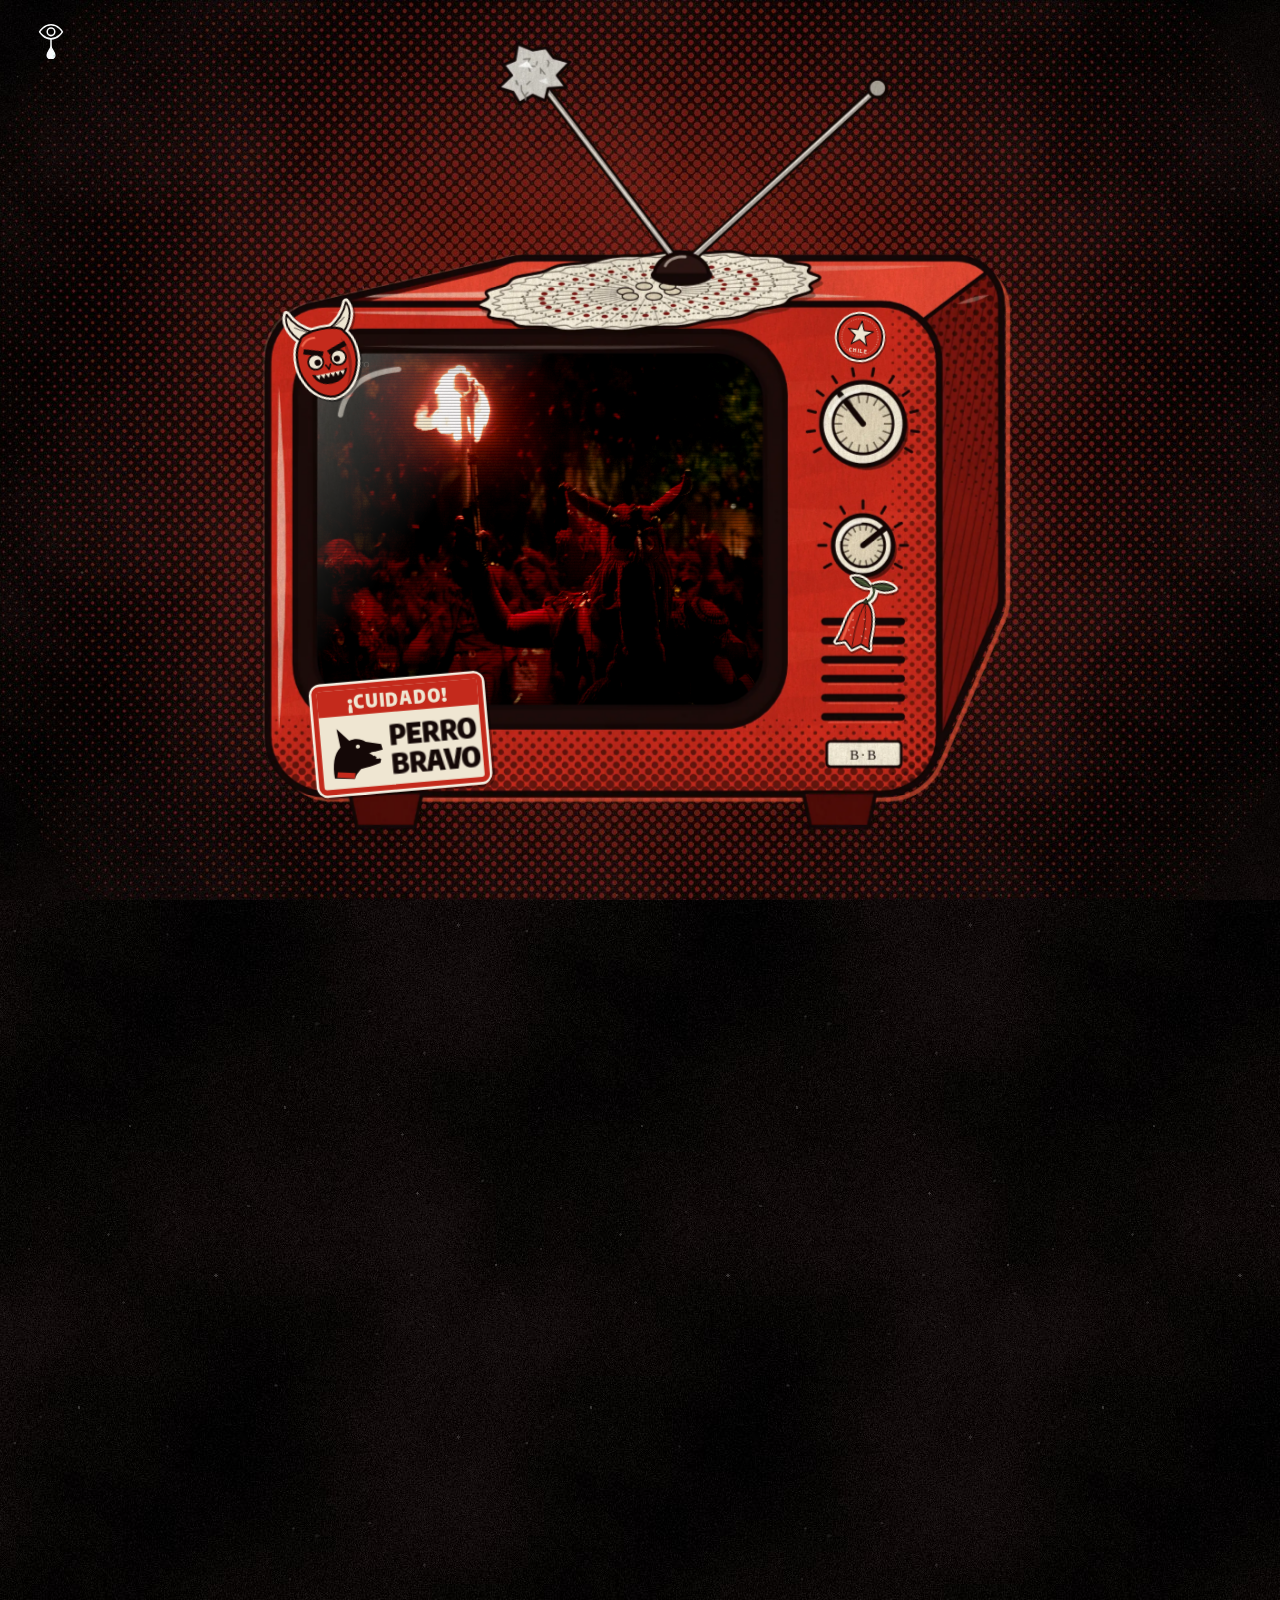
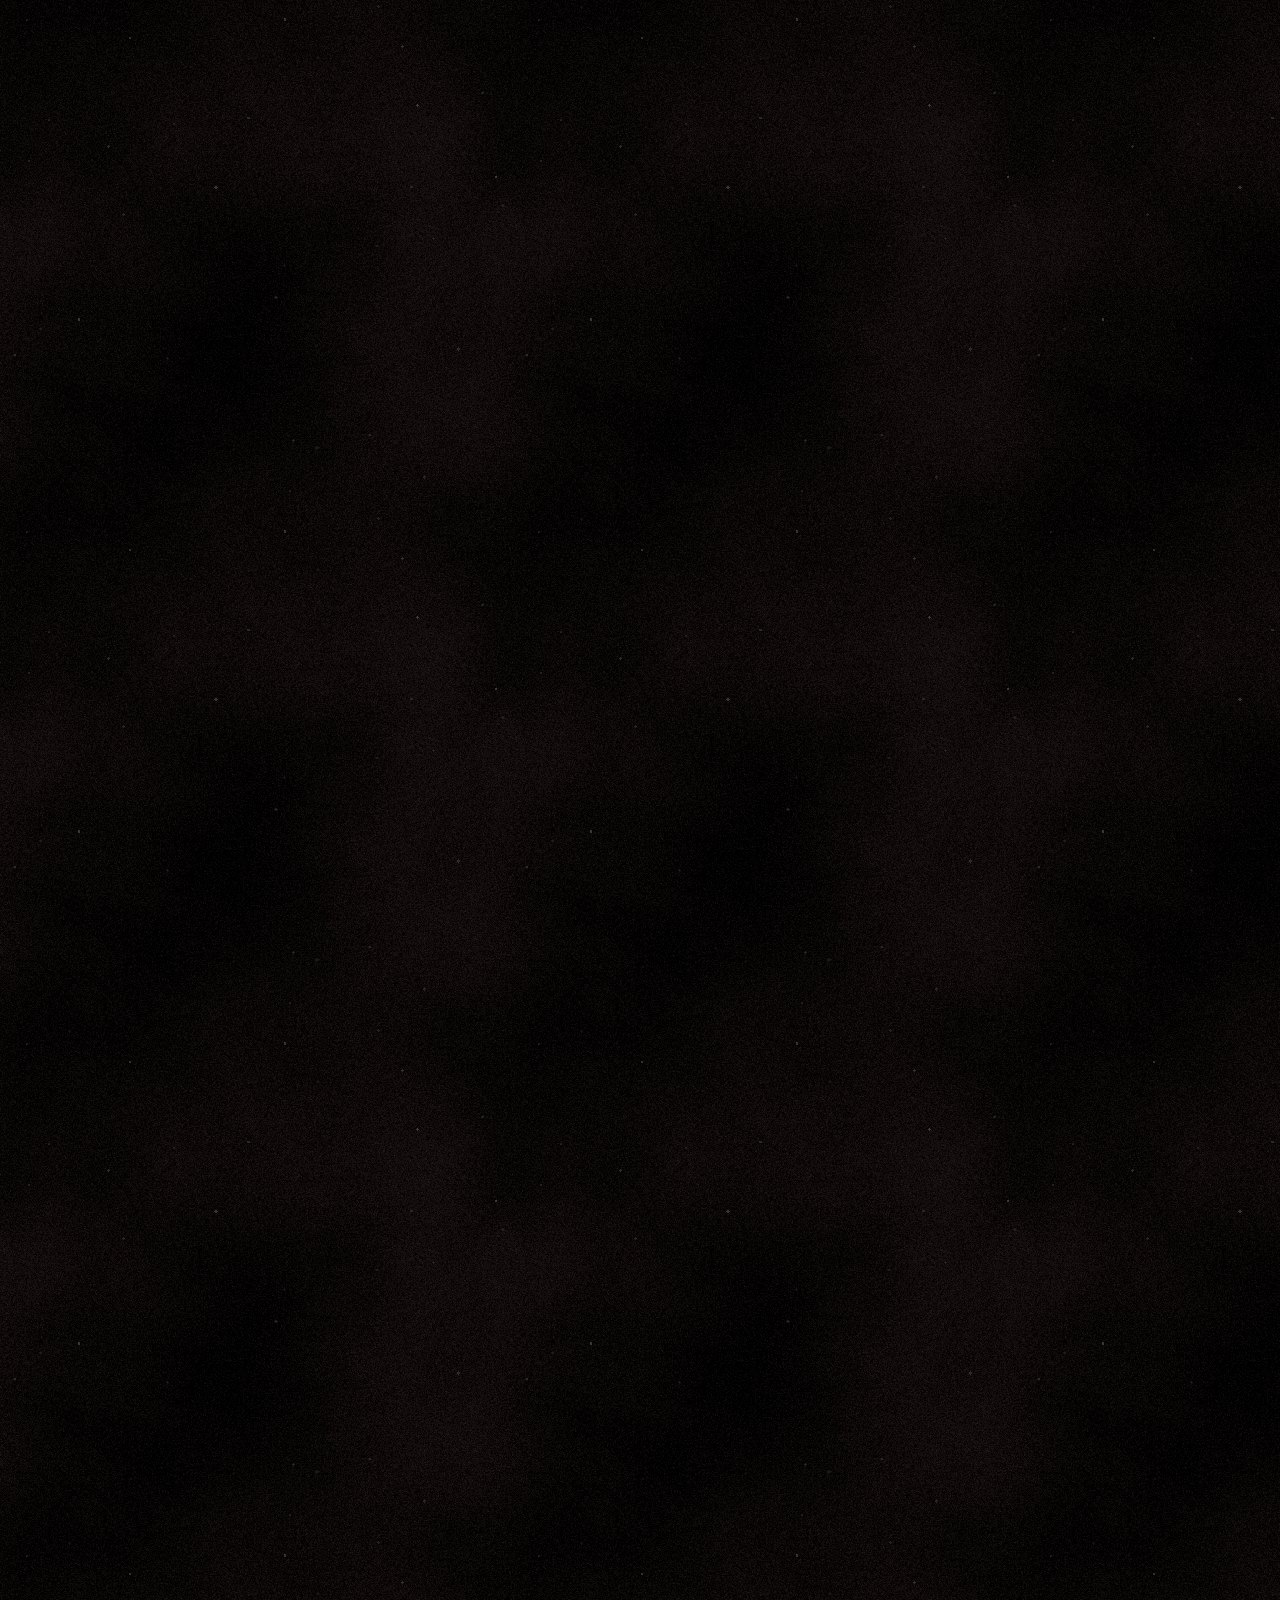
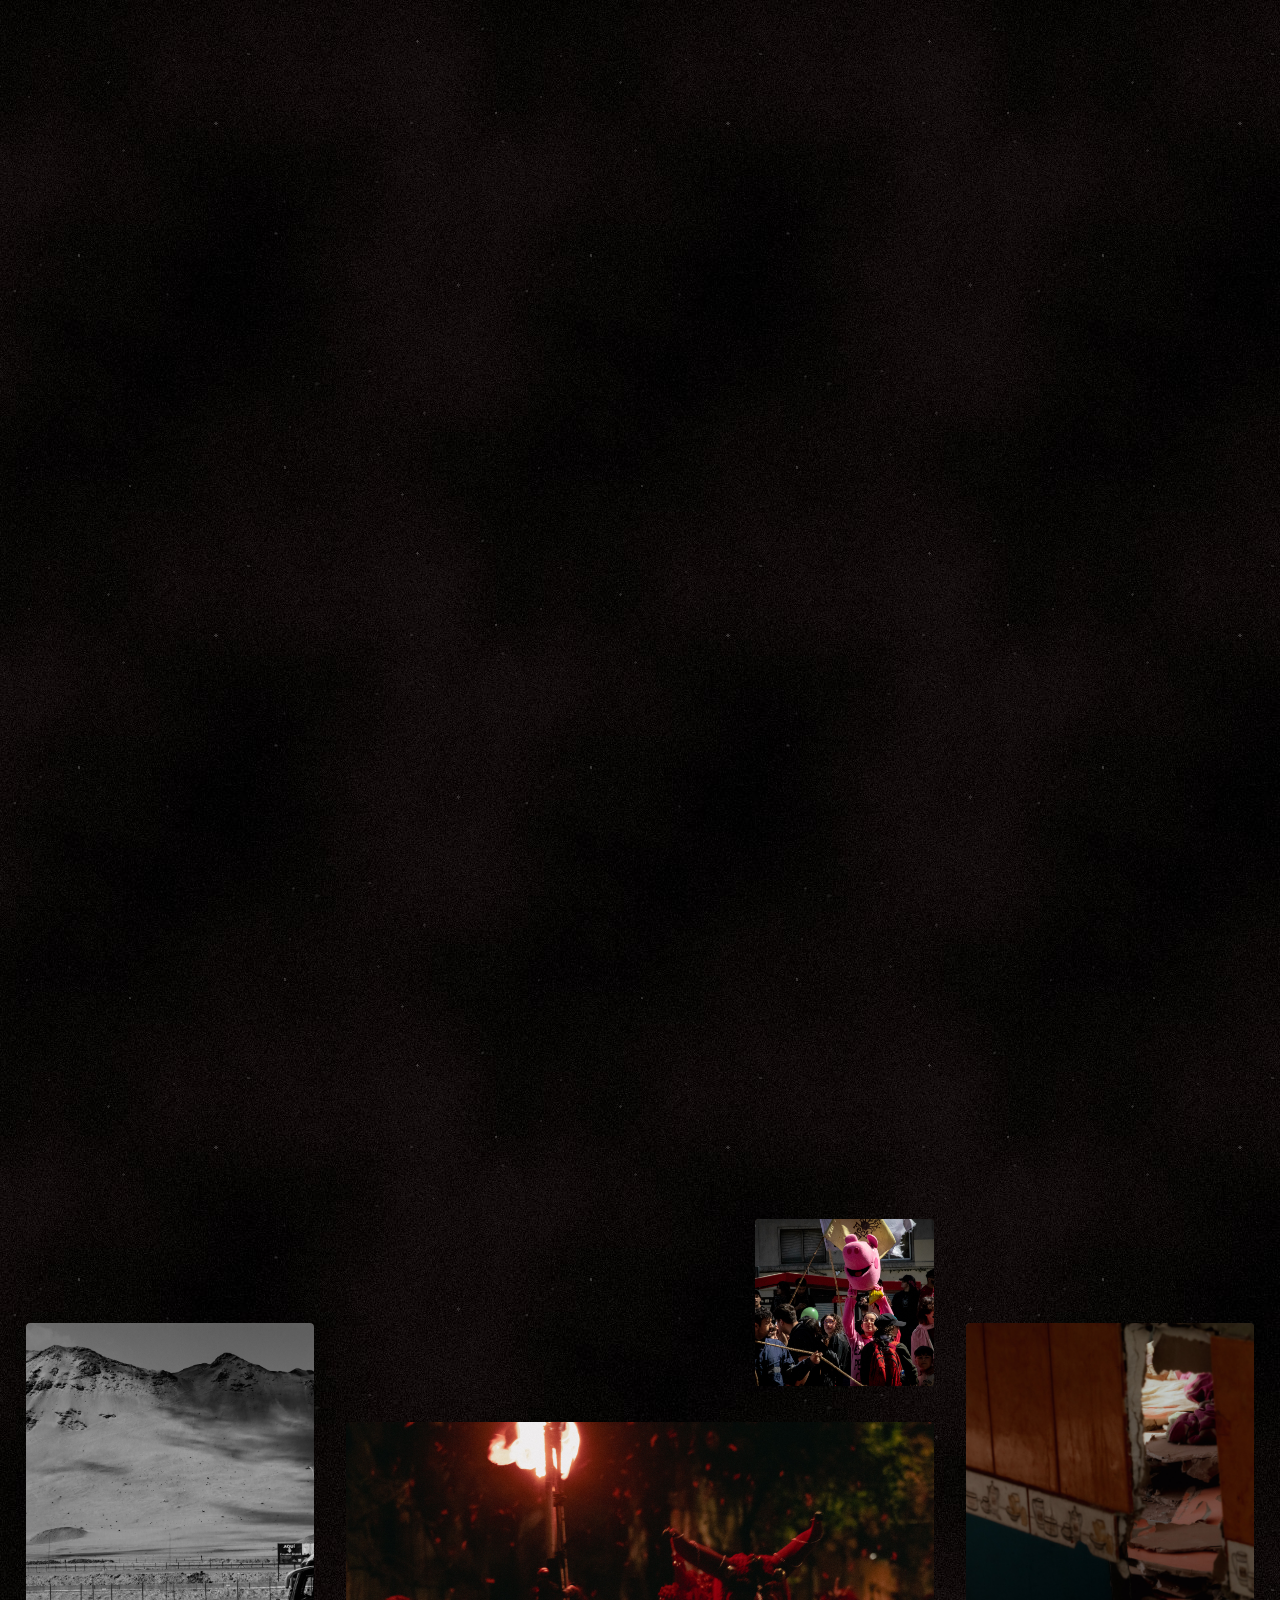
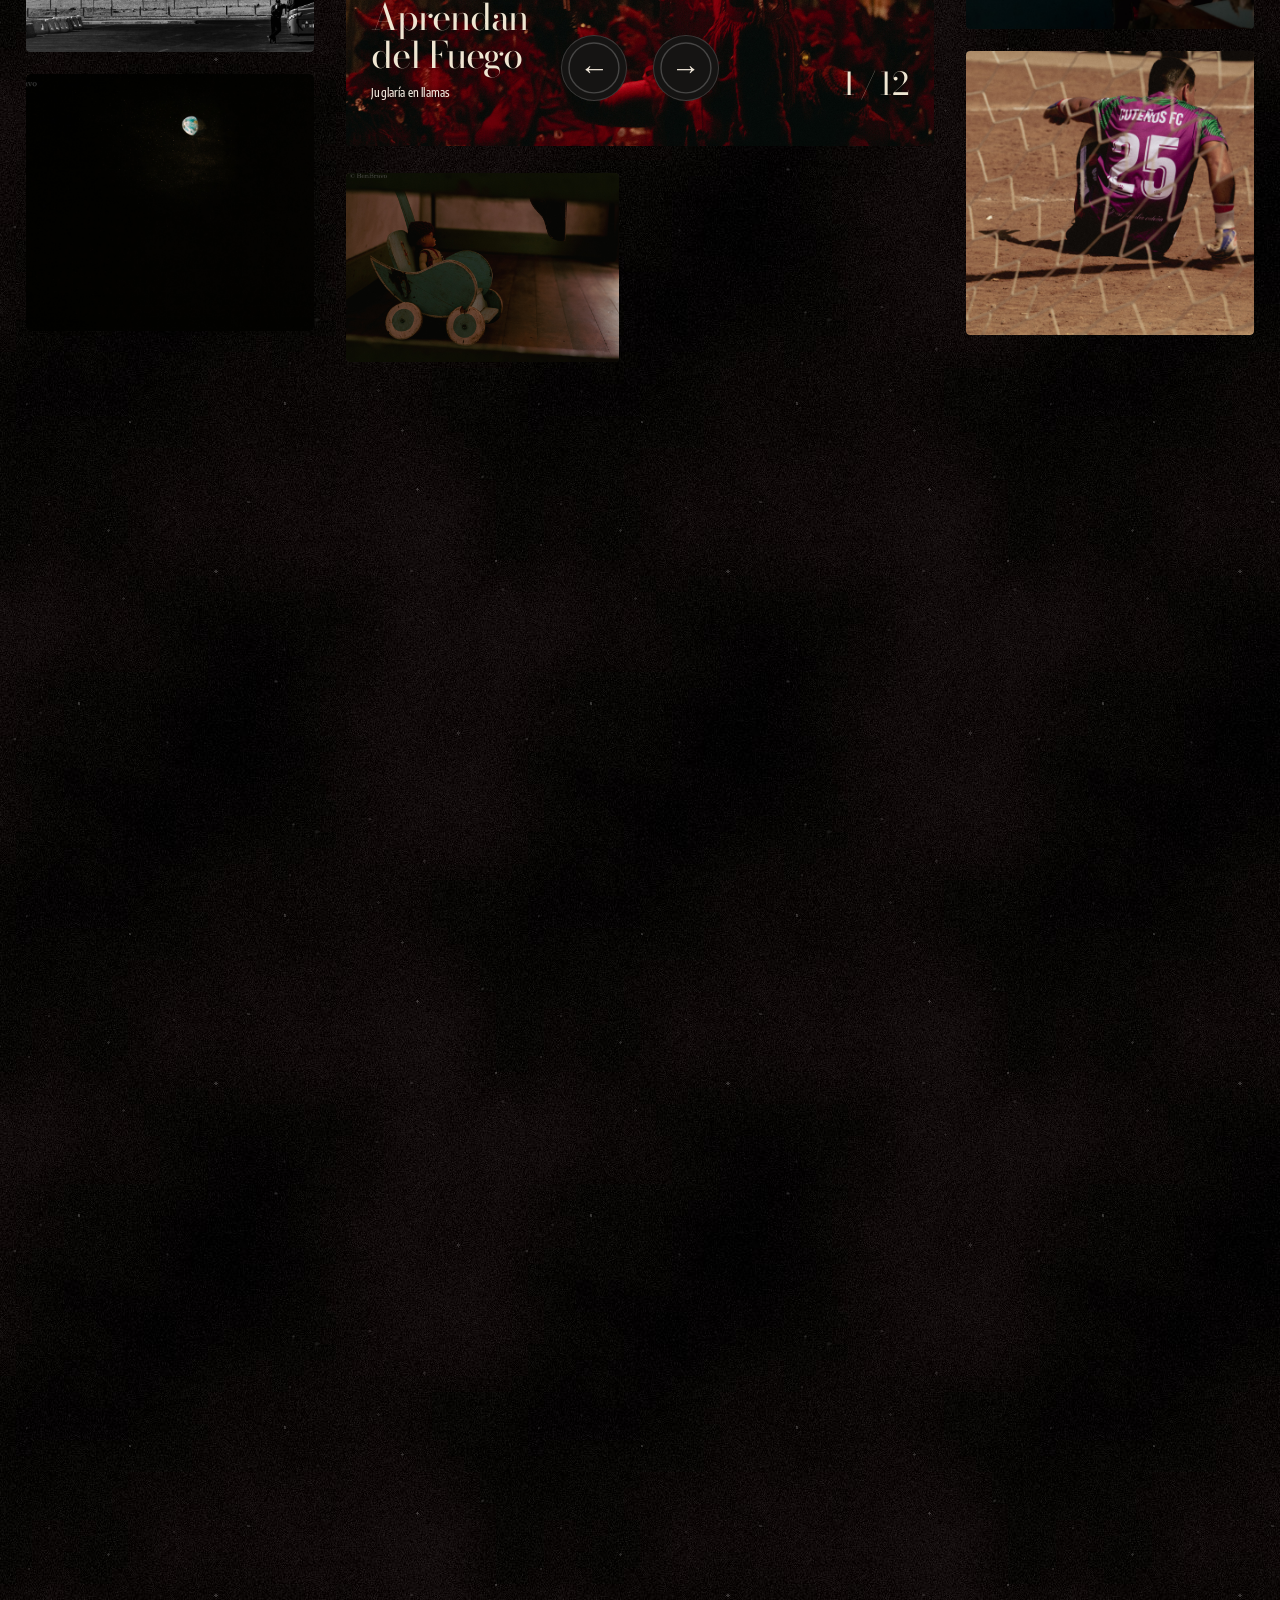
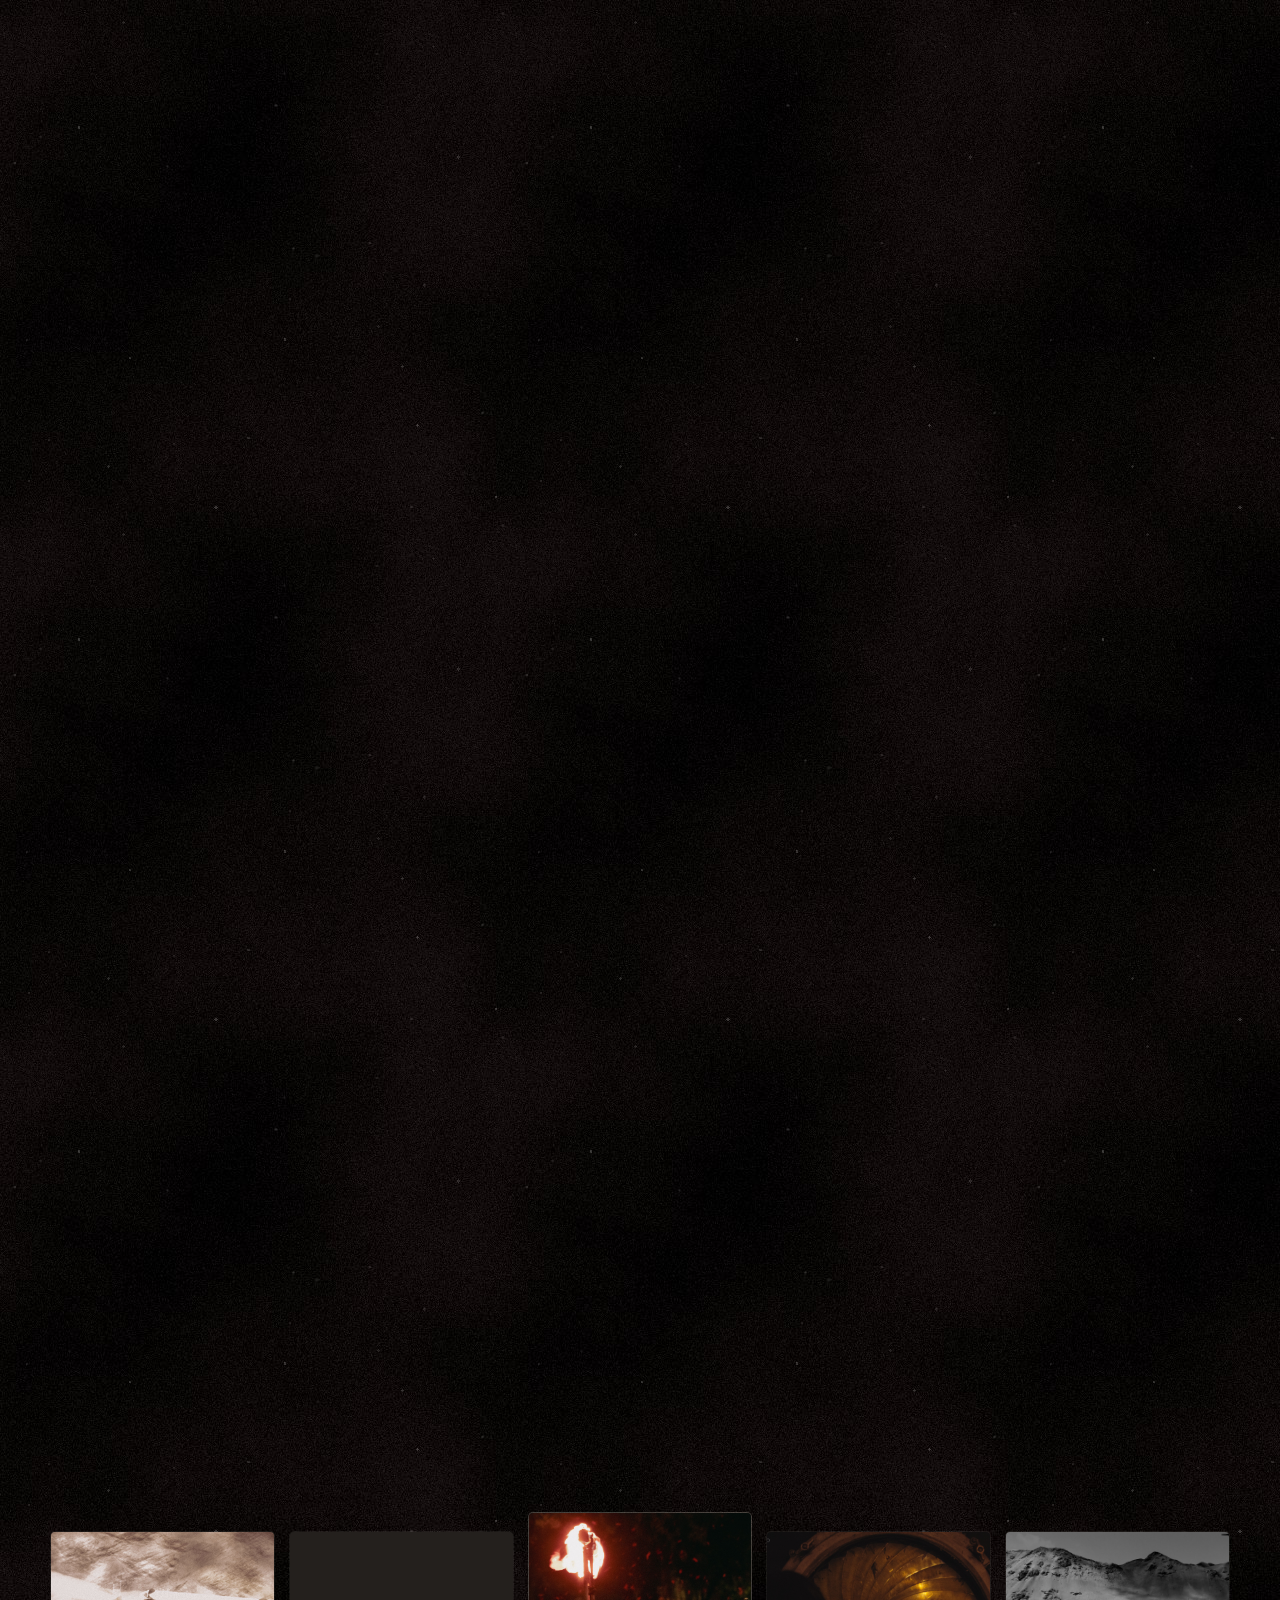
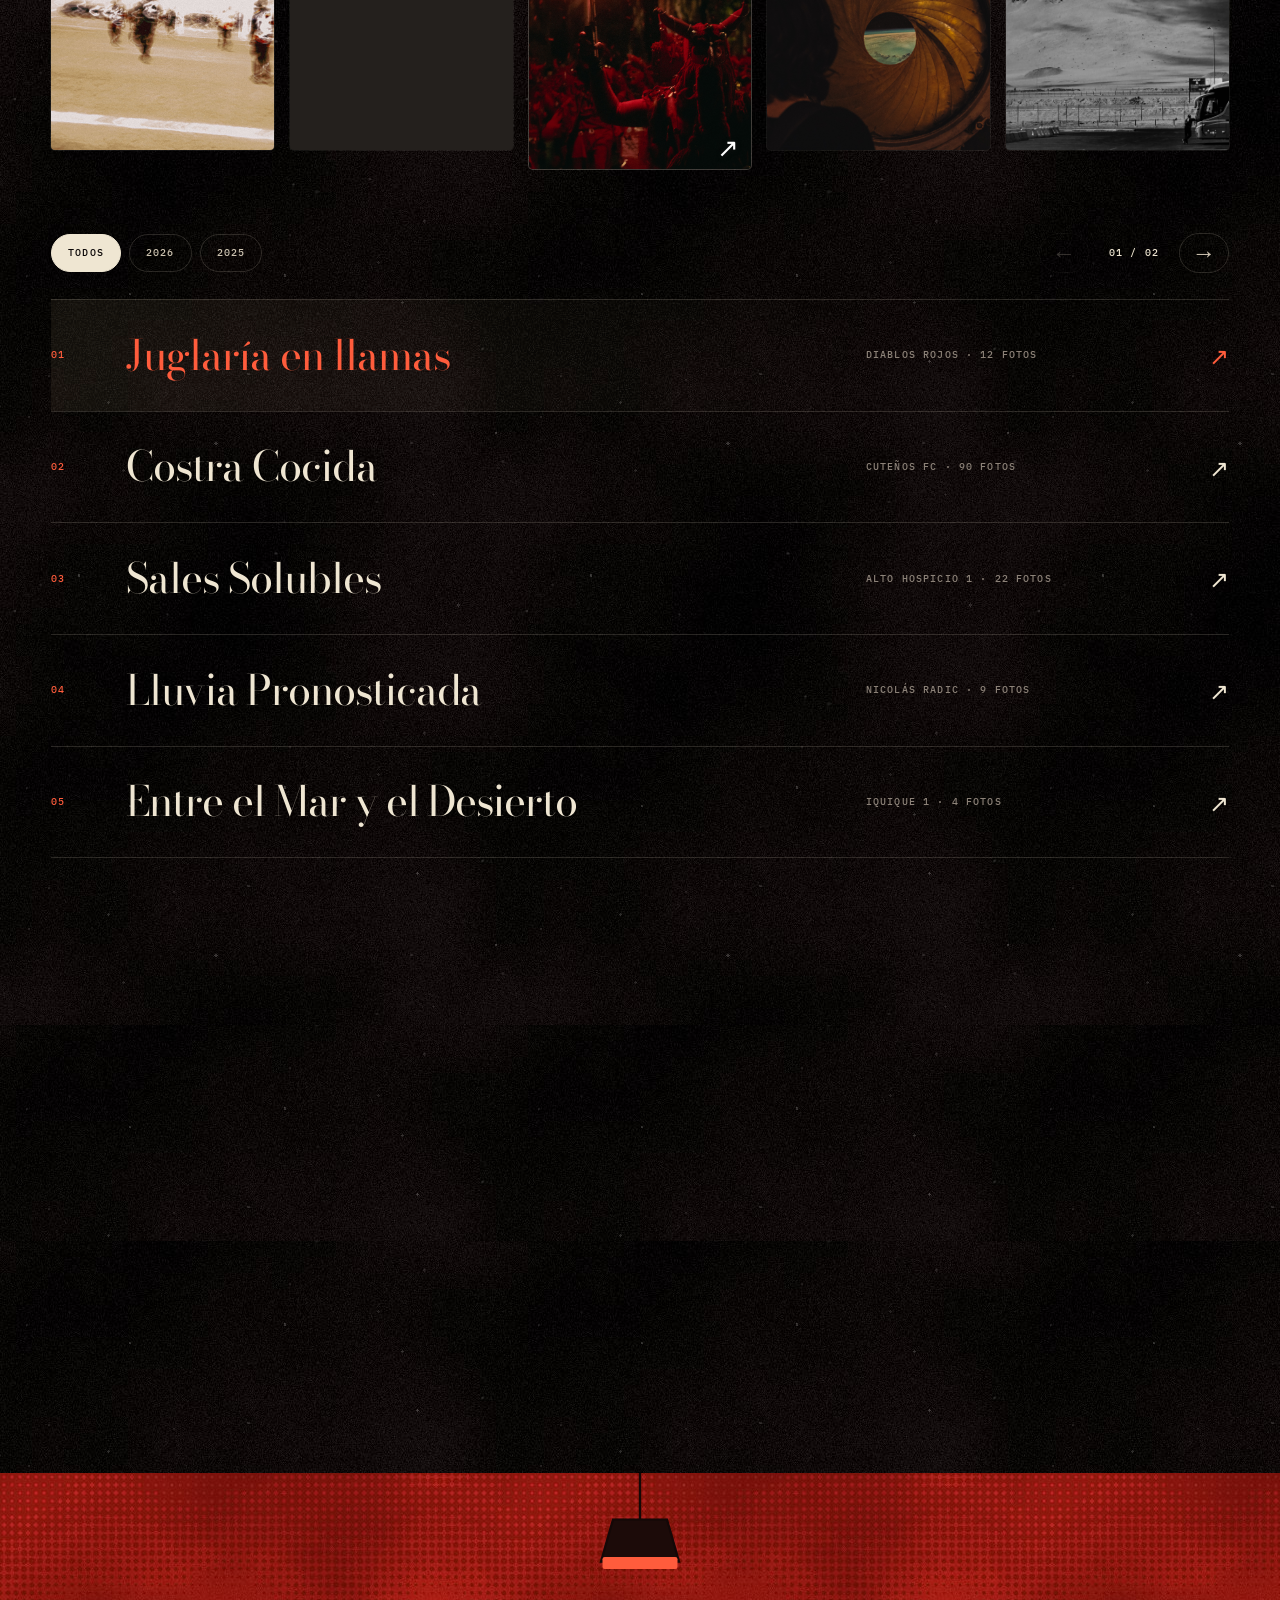
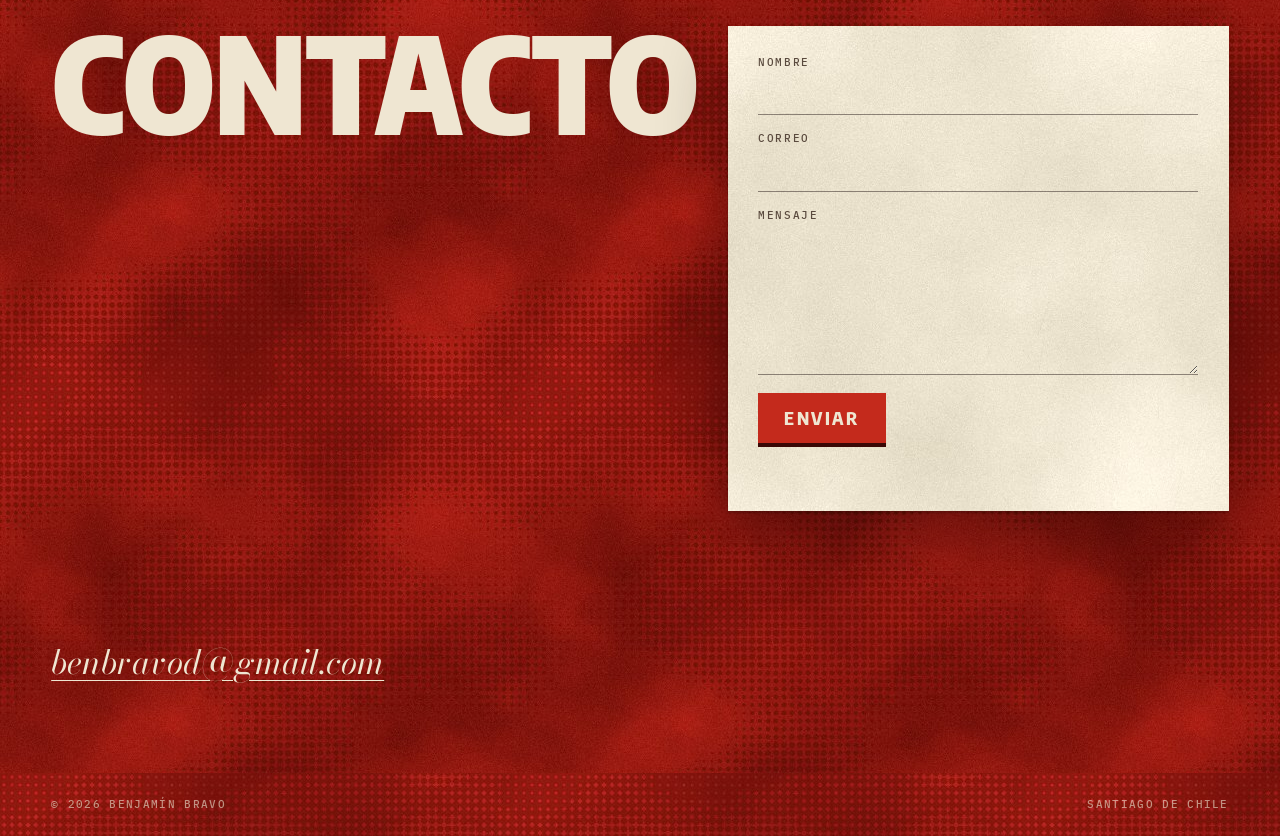
==== commit 5b954ed7: "Agrega la pantalla de carga y el TV con canales La copia sale del corte y se revela mientras cargan " ====
--- a/index.html
+++ b/index.html
@@ -28,6 +28,20 @@
   </head>
   <body>
     <a class="skip-link" href="#contenido">Saltar al contenido</a>
+    <!-- Cuarto oscuro: una copia sale del corte y se revela mientras carga la página -->
+    <div class="carga" aria-hidden="true">
+      <svg class="carga-lampara" viewBox="0 0 160 170" focusable="false">
+        <line x1="80" y1="0" x2="80" y2="62" />
+        <path class="lampara-casco" d="M44 62 L116 62 L132 118 L28 118 Z" />
+        <rect class="lampara-luz" x="30" y="112" width="100" height="16" rx="3" />
+        <path class="carga-cono" d="M38 128 L122 128 L150 170 L10 170 Z" />
+      </svg>
+      <div class="carga-bolsillo">
+        <div class="carga-copia"><img src="recursos/carga.jpg" alt="" /></div>
+      </div>
+      <div class="carga-corte"></div>
+      <div class="carga-reloj">00:00</div>
+    </div>
     <div class="cursor-mira" aria-hidden="true" data-estado="normal"></div>
 
     <header class="site-header">
--- a/style.css
+++ b/style.css
@@ -953,3 +953,55 @@
   .contacto-sala { grid-template-columns: 1fr; grid-template-rows: auto; }
   .contacto-form { grid-column: 1; grid-row: auto; }
 }
+
+/* ================= Carga: cuarto oscuro ================= */
+.carga { display: none; }
+.js .carga {
+  --carga: 0;
+  display: block;
+  position: fixed;
+  z-index: 1000;
+  inset: 0;
+  background:
+    radial-gradient(60% 55% at 50% 0%, rgba(196, 42, 28, .5), rgba(196, 42, 28, 0) 70%),
+    var(--negro) var(--textura-negro);
+  transition: opacity .7s ease, visibility 0s .7s;
+  /* Respaldo: si el JavaScript falla, la carga se retira sola. */
+  animation: carga-respaldo .6s 9s forwards;
+}
+html.cargando { overflow: hidden; }
+html.listo .carga { opacity: 0; visibility: hidden; animation: none; }
+@keyframes carga-respaldo { to { opacity: 0; visibility: hidden; } }
+.carga-lampara { position: absolute; left: 50%; top: 0; width: 150px; transform: translateX(-50%); overflow: visible; }
+.carga-lampara line { stroke: var(--tinta); stroke-width: 3; }
+.carga-cono { fill: var(--antorcha); opacity: .16; }
+.carga-bolsillo { position: absolute; left: 50%; bottom: 36vh; width: min(260px, 52vw); aspect-ratio: 280 / 330; transform: translateX(-50%); overflow: hidden; }
+.carga-copia {
+  position: absolute;
+  left: 0;
+  right: 0;
+  bottom: 0;
+  padding: 12px;
+  background: #f2ebdc;
+  box-shadow: 0 10px 30px rgba(0, 0, 0, .5);
+  transform: translateY(calc((1 - var(--carga)) * 92%));
+  transition: transform .6s var(--ease);
+}
+.carga-copia img { width: 100%; aspect-ratio: 4 / 5; object-fit: cover; filter: brightness(calc(.06 + .94 * var(--carga))); transition: filter .9s ease; }
+.carga-corte { position: absolute; left: 50%; bottom: calc(36vh - 6px); width: min(560px, 82vw); height: 12px; transform: translateX(-50%); border-radius: 6px; background: #020101; box-shadow: 0 2px 0 rgba(255, 92, 60, .35), 0 -1px 0 rgba(0, 0, 0, .9) inset; }
+.carga-reloj { position: absolute; left: 0; right: 0; bottom: calc(36vh - 58px); text-align: center; font: 500 18px/1 var(--mono); letter-spacing: .12em; color: var(--antorcha); }
+
+/* ================= TV: encendido e inclinación ================= */
+.tv { transform: translate(-50%, -48%) perspective(1400px) rotateX(var(--rx, 0deg)) rotateY(var(--ry, 0deg)); }
+.js .tv:not(.encendido) .tv-canal { opacity: 0; }
+.tv.encendido .tv-canal { animation: crt-encender .75s cubic-bezier(.2, .8, .2, 1) both; }
+@keyframes crt-encender {
+  0% { opacity: 1; transform: scale(.15, .004); filter: brightness(6) contrast(1.12); }
+  35% { transform: scale(1, .004); filter: brightness(5) contrast(1.12); }
+  100% { transform: scale(1, 1); filter: contrast(1.12) saturate(1.1); }
+}
+.tv-estatica.activa { opacity: .9; }
+@media (prefers-reduced-motion: reduce) {
+  .js .carga { transition: none; }
+  .tv.encendido .tv-canal { animation: none; }
+}
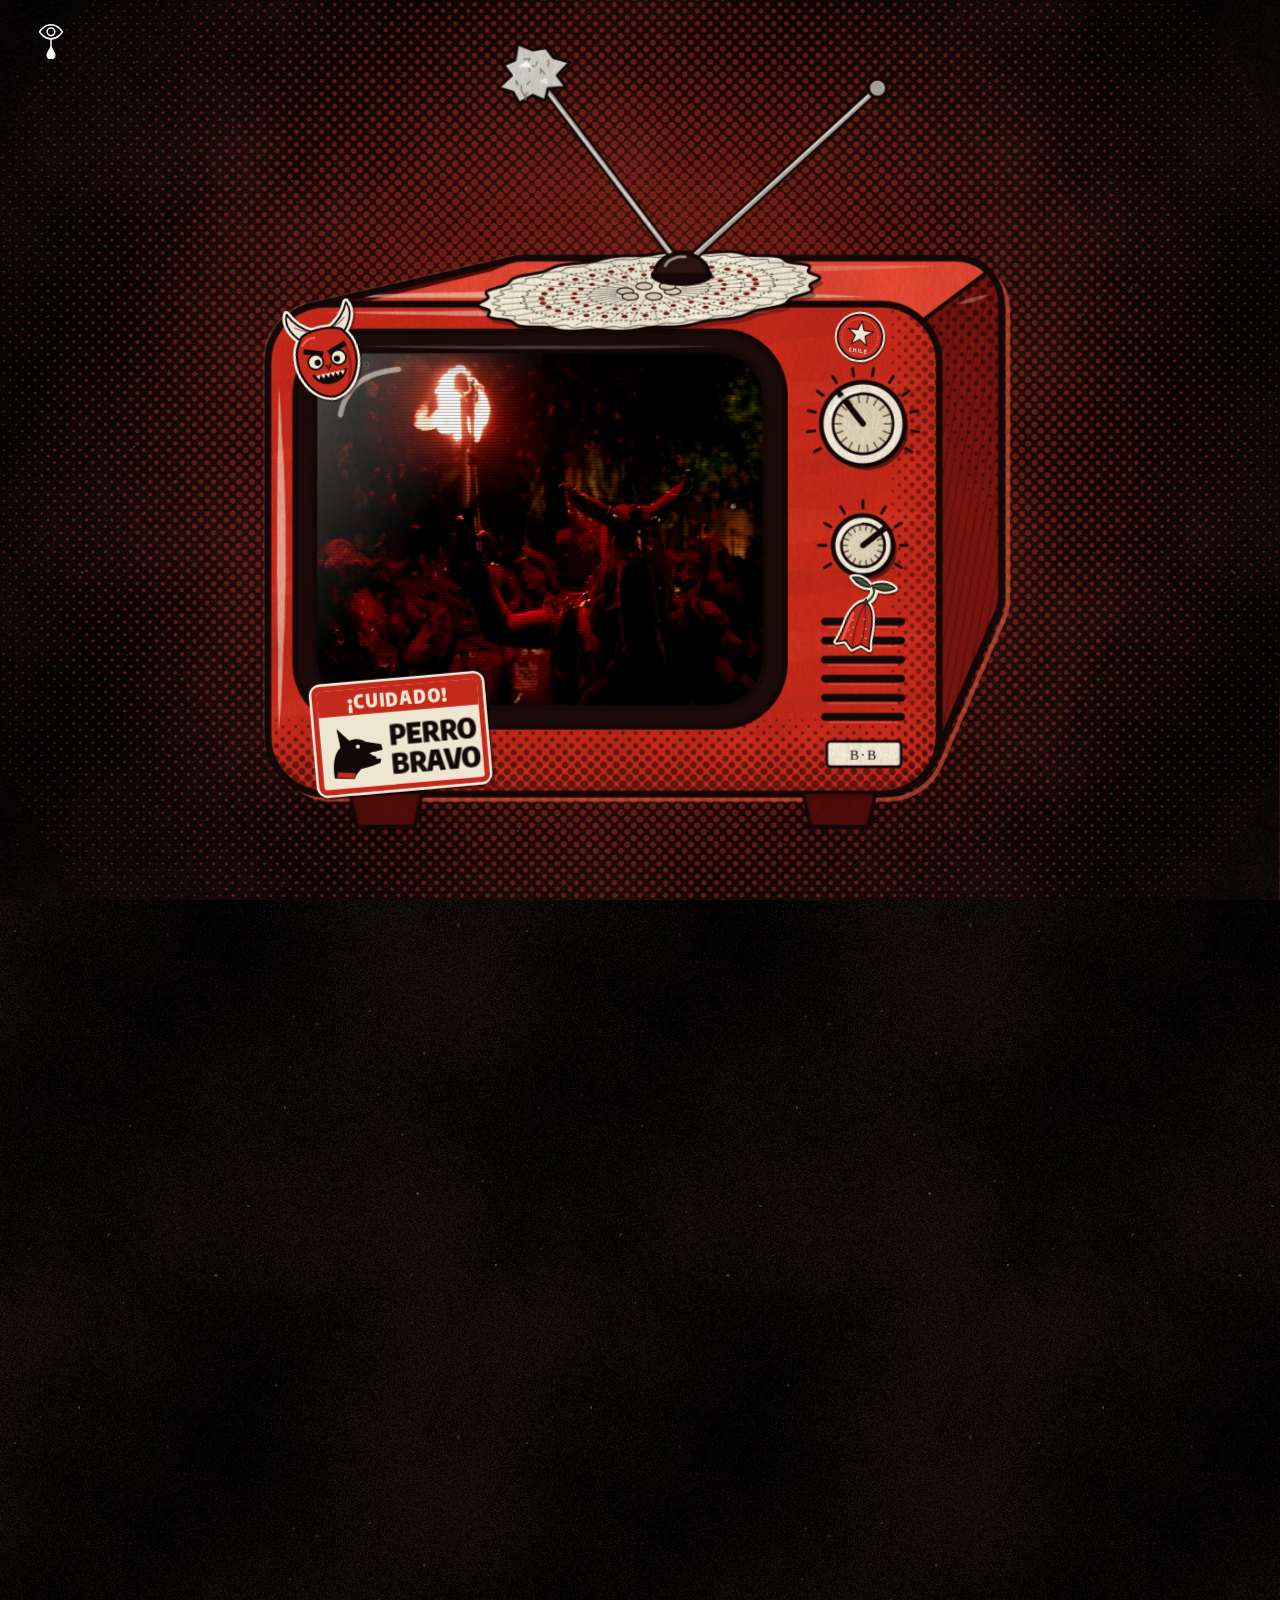
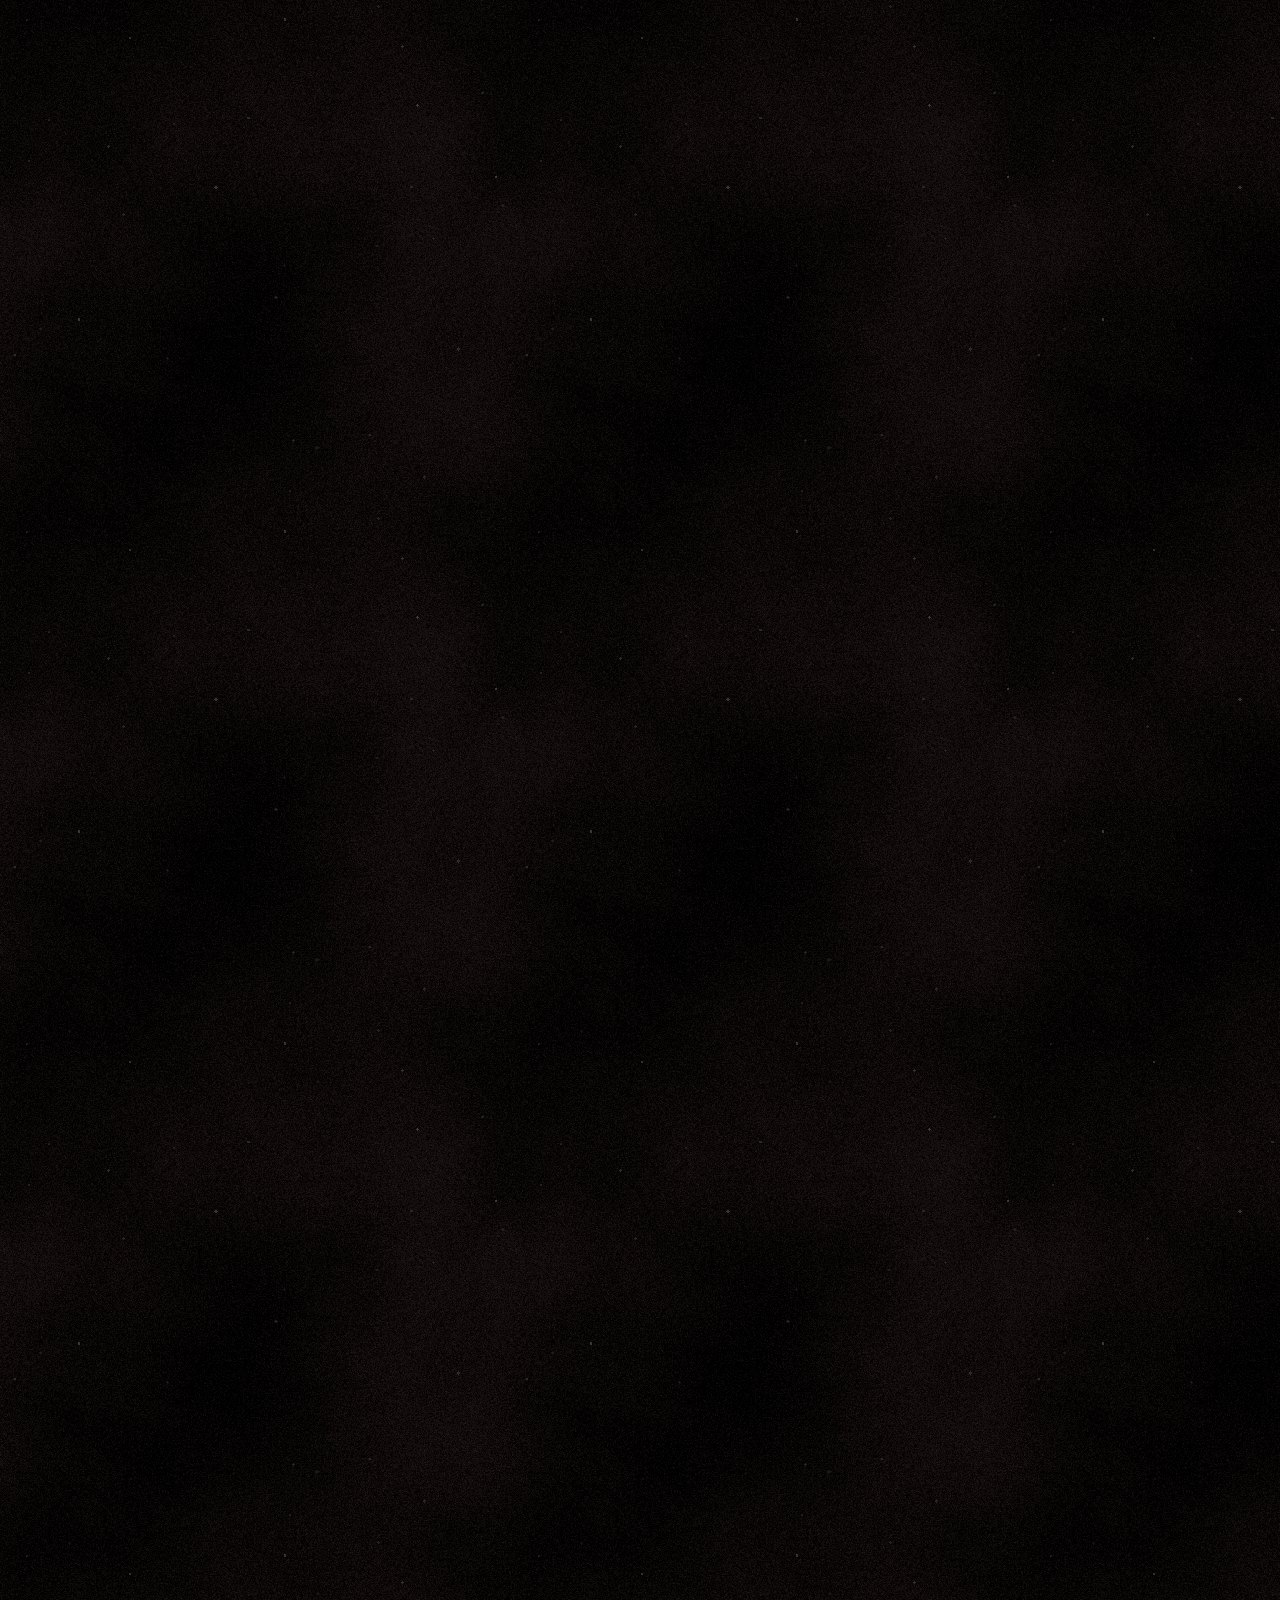
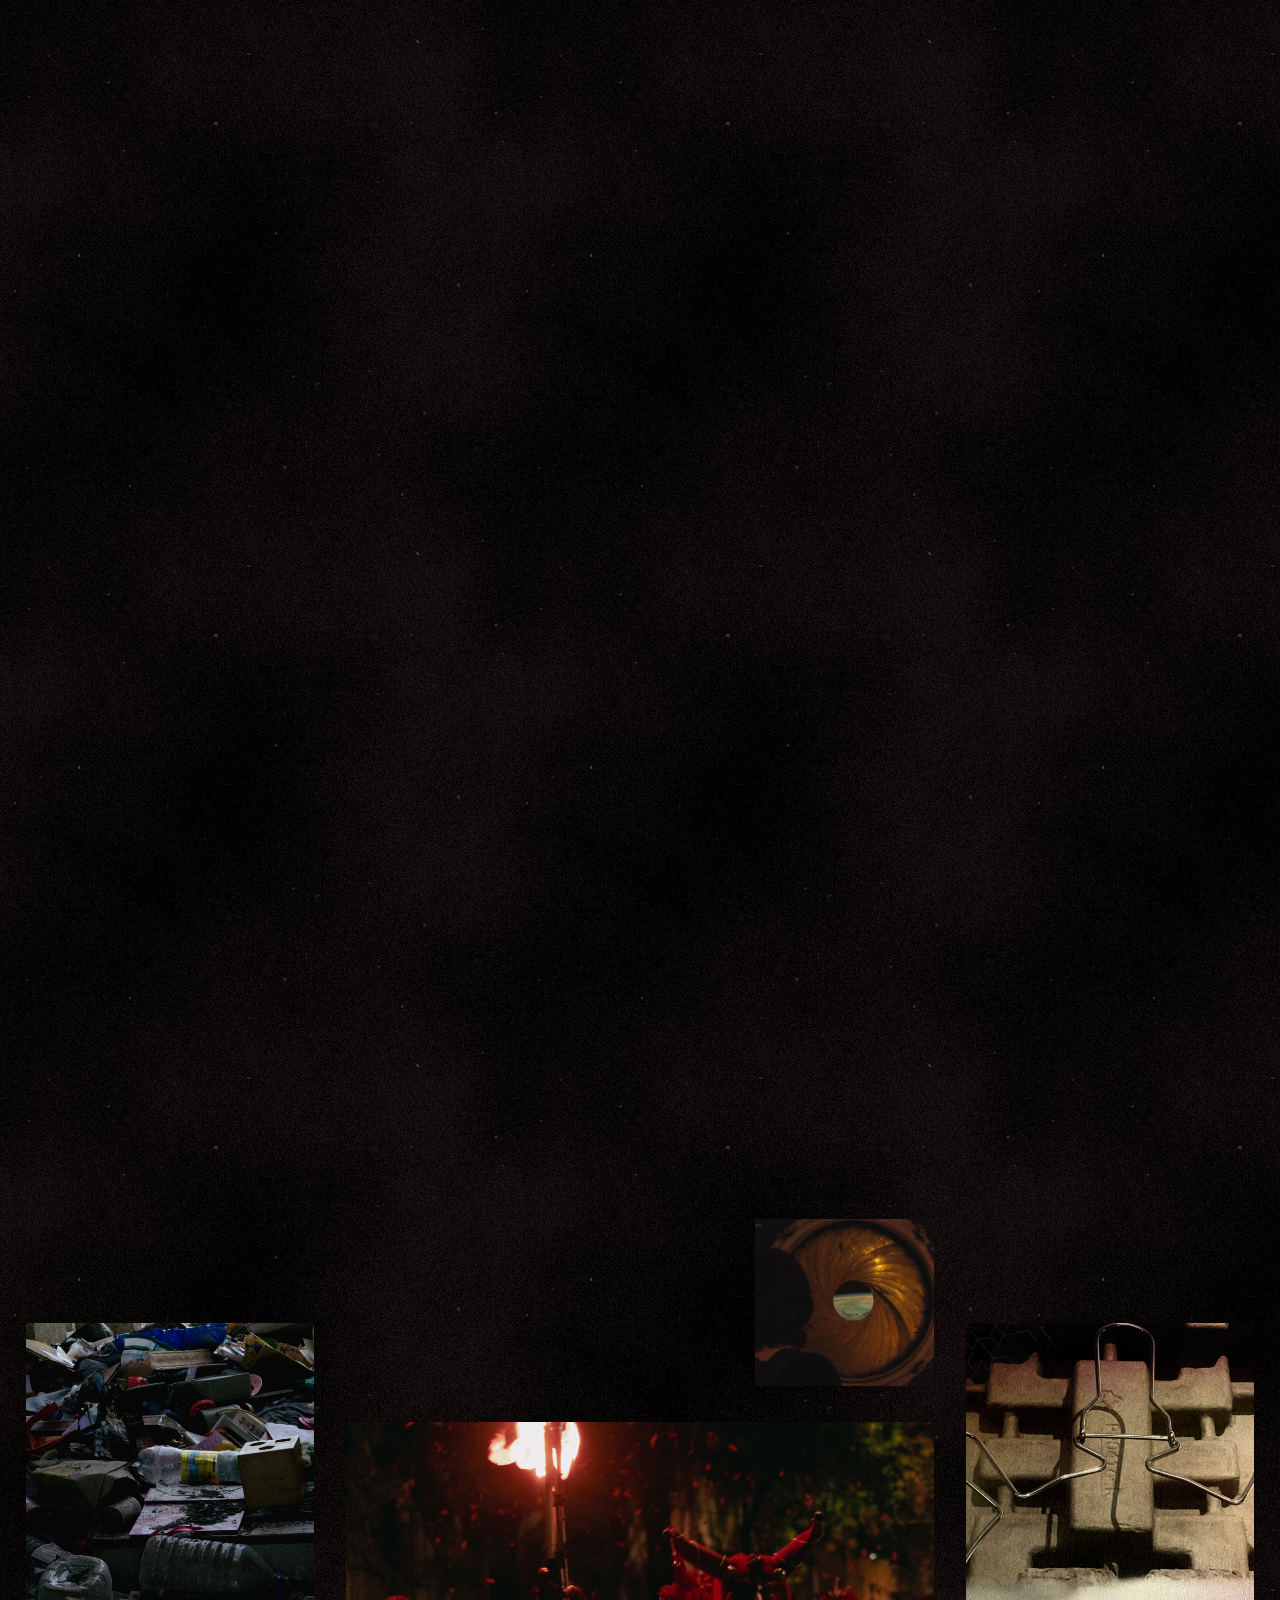
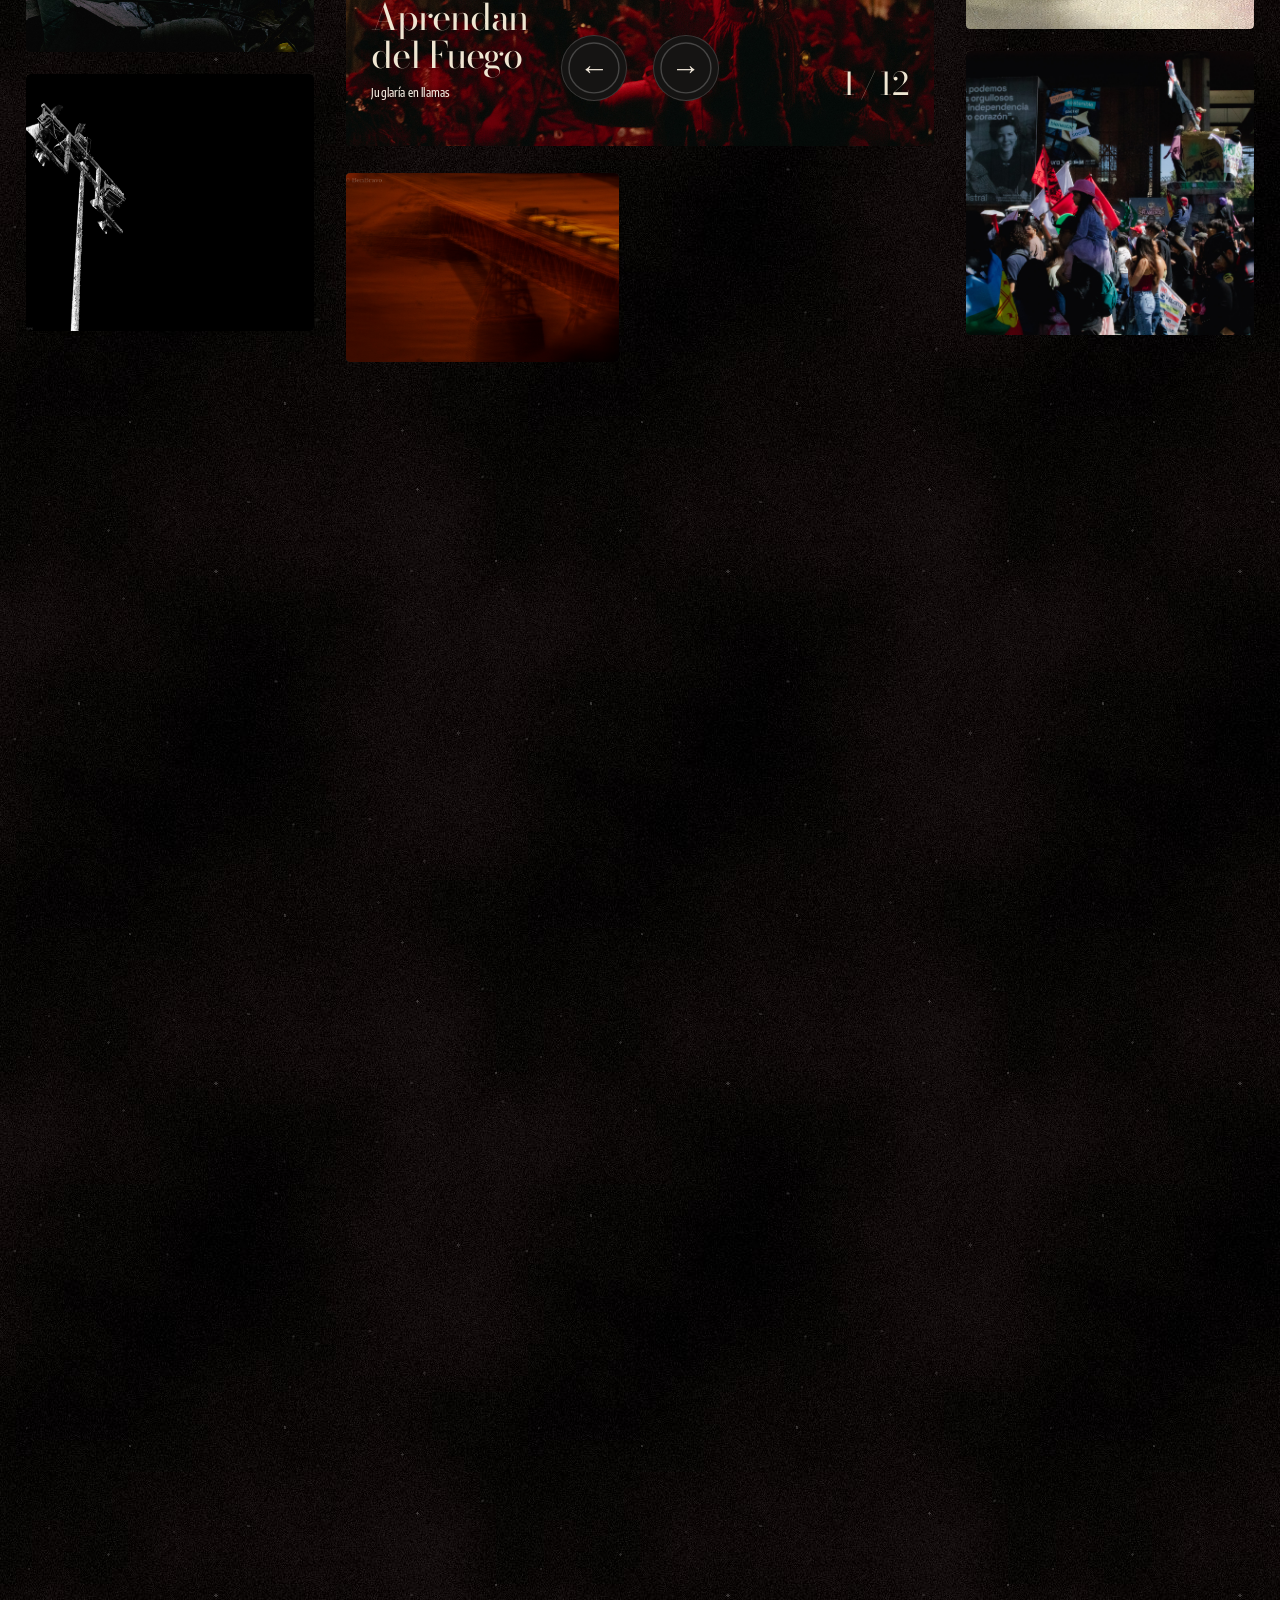
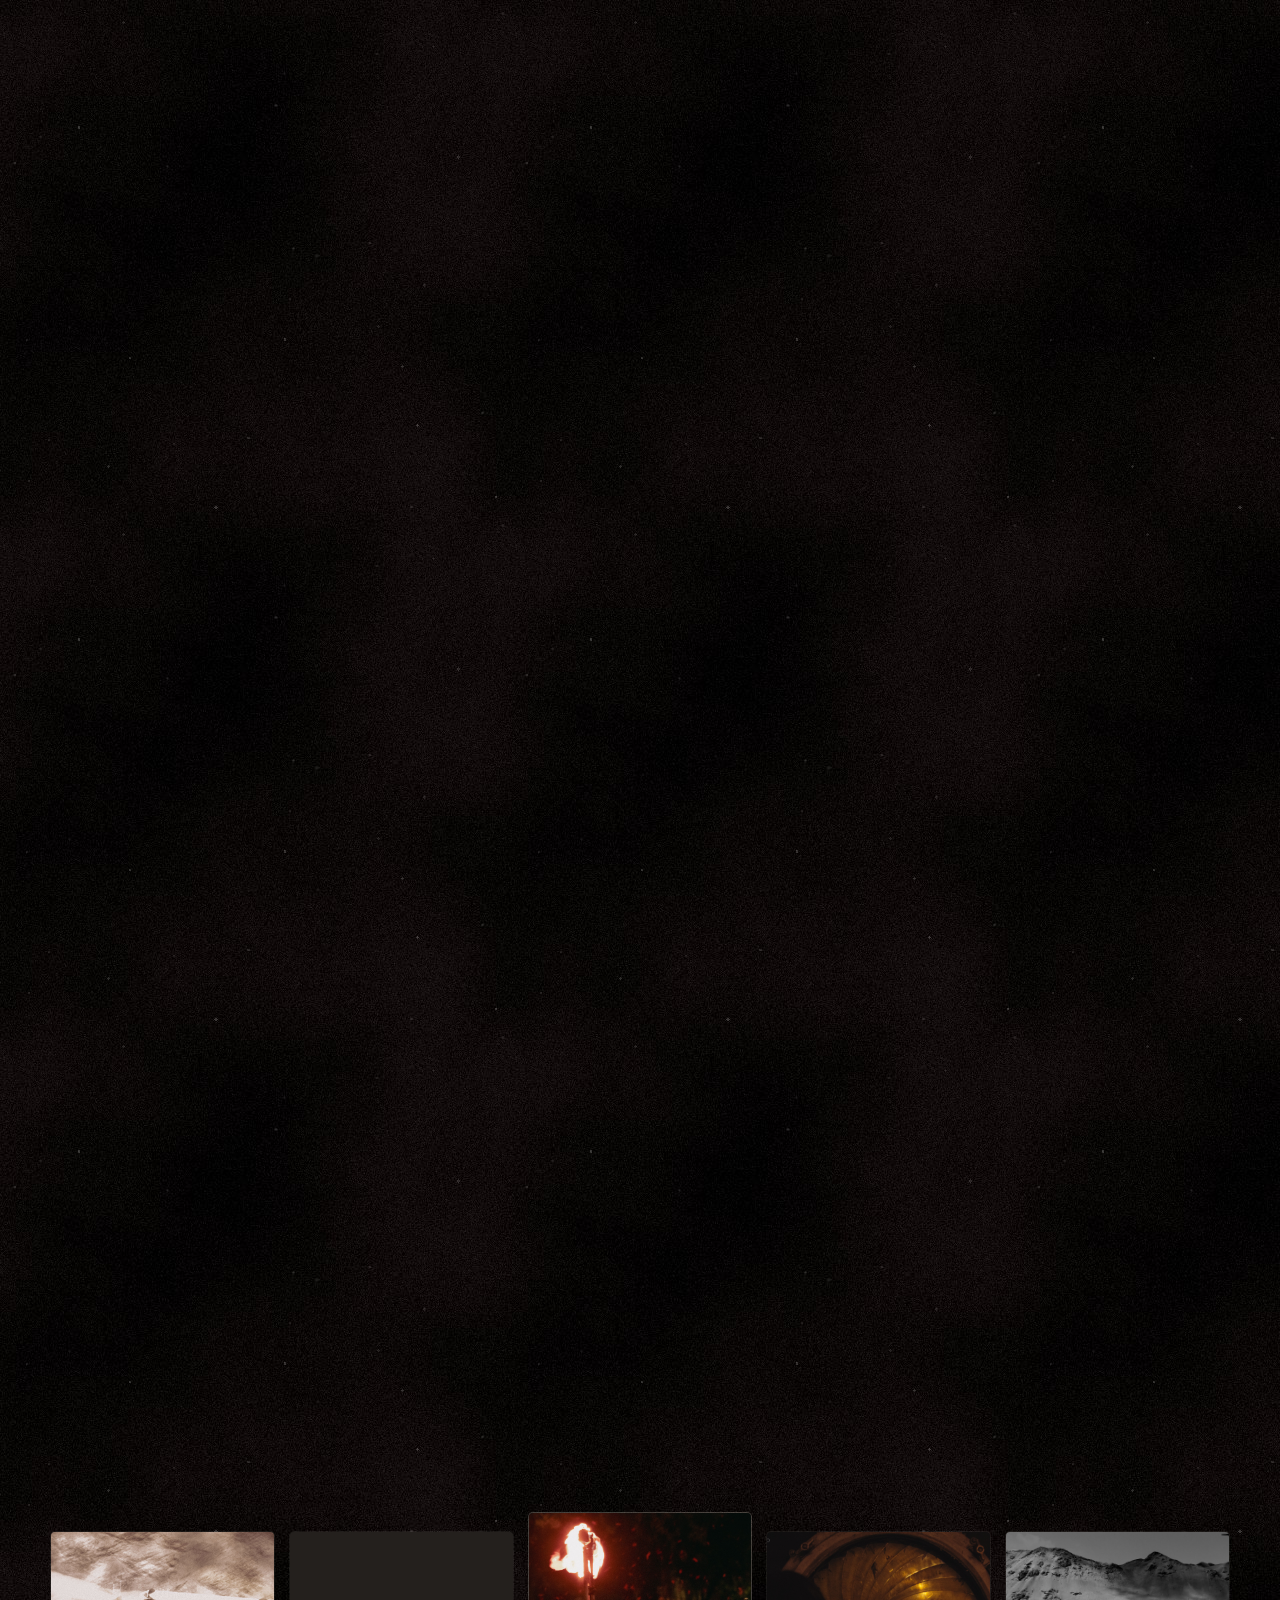
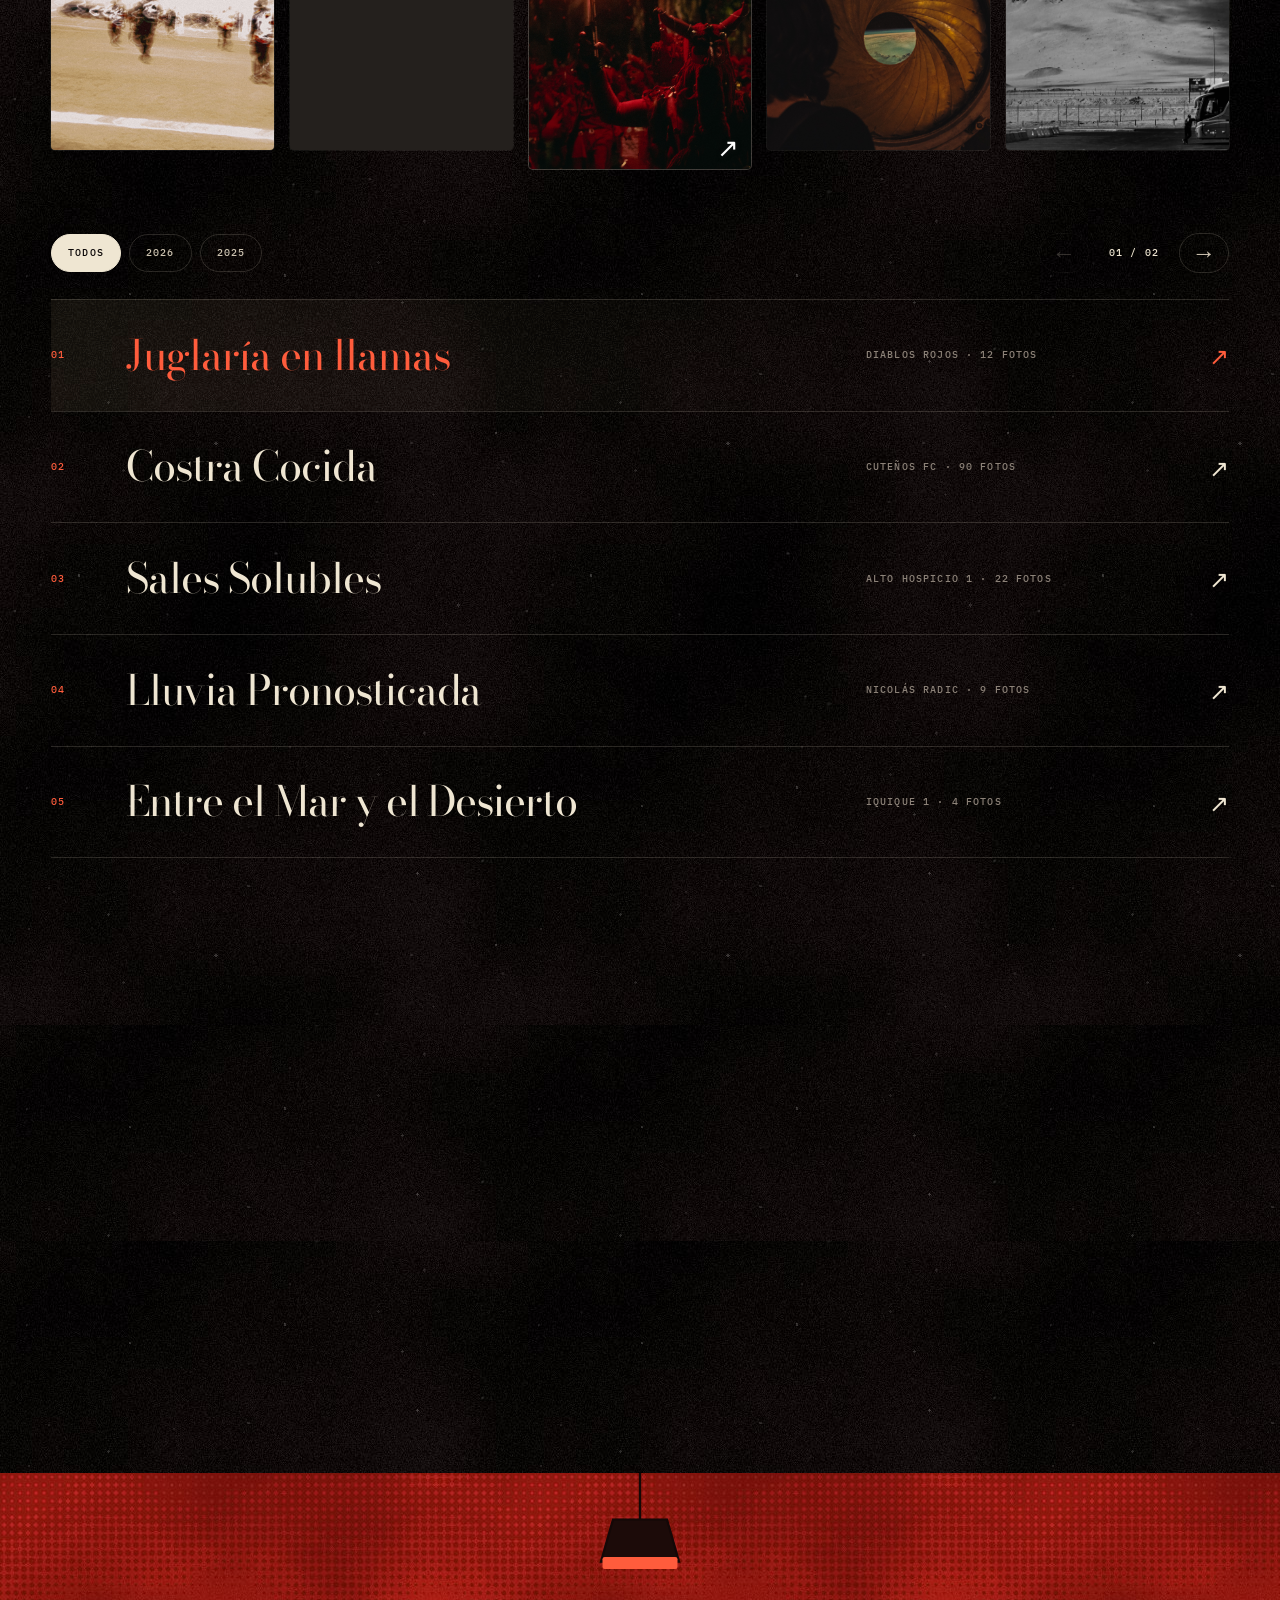
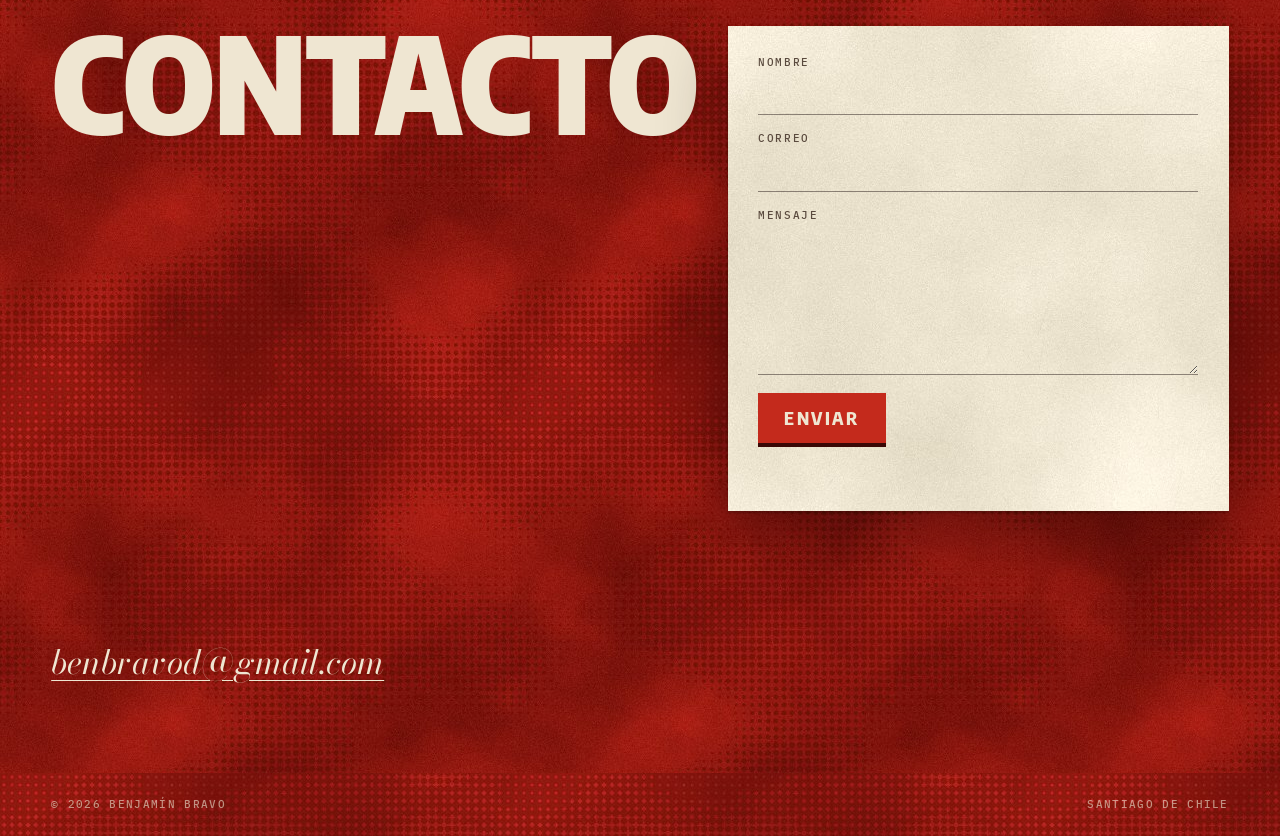
==== commit 4fe7f888: "Bloquea la intro: zoom a la pantalla, nombre, resumen y líquido Al hacer scroll la cámara entra a la" ====
--- a/index.html
+++ b/index.html
@@ -80,6 +80,10 @@
               <div class="tv-zoom">
                 <div class="tv-pantalla" aria-hidden="true">
                   <img class="tv-canal" src="DR-1.jpg" alt="" />
+                  <picture class="tv-retrato">
+                    <source media="(max-width: 800px)" srcset="recursos/retrato-movil.jpg" />
+                    <img src="recursos/retrato.jpg" alt="" />
+                  </picture>
                   <canvas class="tv-estatica" width="160" height="120"></canvas>
                   <span class="tv-lineas"></span>
                 </div>
--- a/style.css
+++ b/style.css
@@ -965,12 +965,13 @@
   background:
     radial-gradient(60% 55% at 50% 0%, rgba(196, 42, 28, .5), rgba(196, 42, 28, 0) 70%),
     var(--negro) var(--textura-negro);
-  transition: opacity .7s ease, visibility 0s .7s;
+  transition: opacity .7s ease;
   /* Respaldo: si el JavaScript falla, la carga se retira sola. */
   animation: carga-respaldo .6s 9s forwards;
 }
 html.cargando { overflow: hidden; }
-html.listo .carga { opacity: 0; visibility: hidden; animation: none; }
+html.saliendo .carga { opacity: 0; pointer-events: none; animation: none; }
+html.listo .carga { opacity: 0; visibility: hidden; pointer-events: none; animation: none; }
 @keyframes carga-respaldo { to { opacity: 0; visibility: hidden; } }
 .carga-lampara { position: absolute; left: 50%; top: 0; width: 150px; transform: translateX(-50%); overflow: visible; }
 .carga-lampara line { stroke: var(--tinta); stroke-width: 3; }
@@ -1005,3 +1006,26 @@
   .js .carga { transition: none; }
   .tv.encendido .tv-canal { animation: none; }
 }
+
+/* ================= Retrato bloqueado ================= */
+.intro-escena { --zoom: 0; --fundido: 0; --nombre: 0; --resumen: 0; --liquido: 0; }
+.tv { transform: translate(-50%, -48%) perspective(1400px) rotateX(calc(var(--rx, 0deg) * var(--inclina, 1))) rotateY(calc(var(--ry, 0deg) * var(--inclina, 1))); }
+.tv-retrato { position: absolute; inset: 0; opacity: 0; }
+.tv-retrato img { width: 100%; height: 100%; object-fit: cover; object-position: 75% 40%; }
+.retrato-texto { transform: translateY(calc((1 - var(--nombre)) * 42vh)); will-change: transform; }
+.resumen {
+  opacity: var(--resumen);
+  -webkit-mask-image: linear-gradient(to bottom, #000 calc(var(--resumen) * 130% - 30%), transparent calc(var(--resumen) * 130%));
+  mask-image: linear-gradient(to bottom, #000 calc(var(--resumen) * 130% - 30%), transparent calc(var(--resumen) * 130%));
+}
+.tv-capa { will-change: opacity; }
+@media (prefers-reduced-motion: reduce) {
+  .intro { height: auto; }
+  .intro-escena { position: relative; height: auto; display: flex; flex-direction: column-reverse; overflow: visible; }
+  .retrato-capa, .tv-capa { position: relative; height: 100svh; }
+  .tv-capa { opacity: 1 !important; visibility: visible !important; }
+  .tv-zoom { transform: none !important; }
+  .retrato-capa { clip-path: none !important; }
+  .retrato-texto { transform: none !important; opacity: 1 !important; }
+  .resumen { opacity: 1 !important; -webkit-mask-image: none !important; mask-image: none !important; }
+}
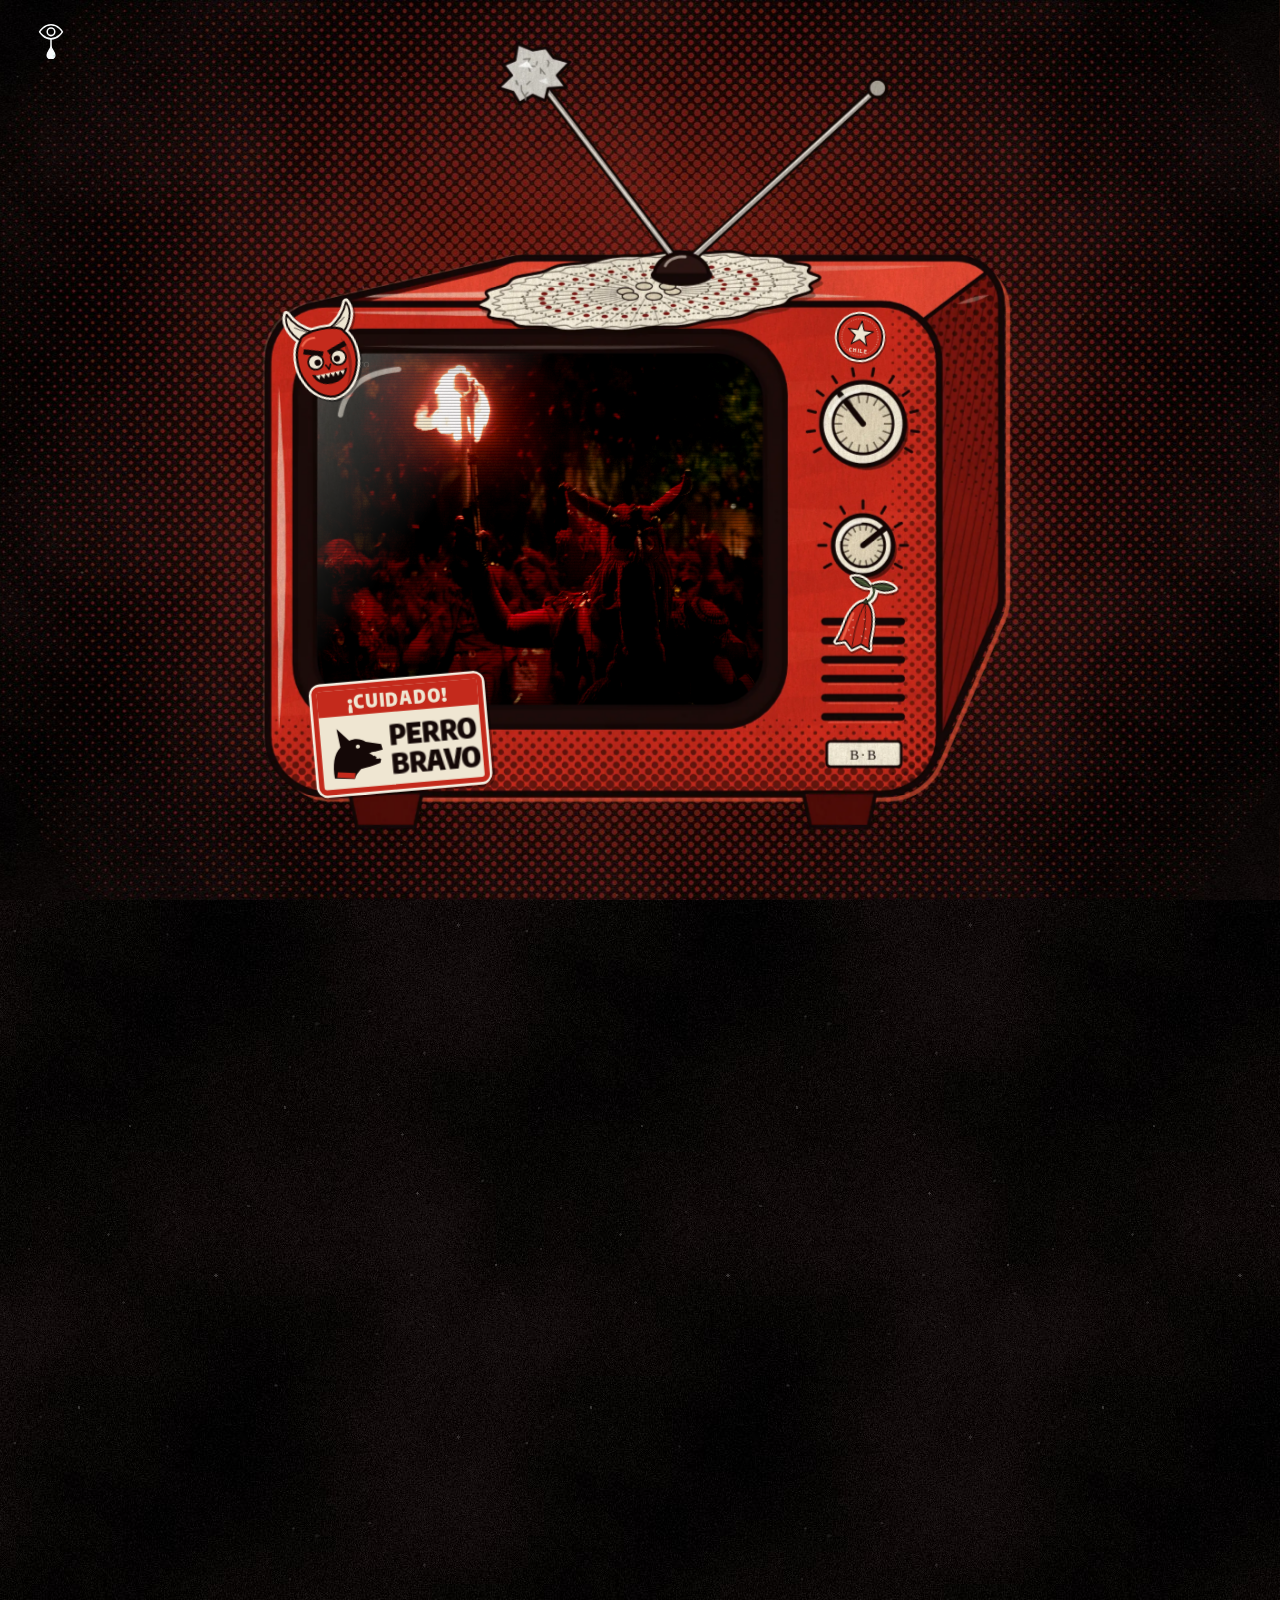
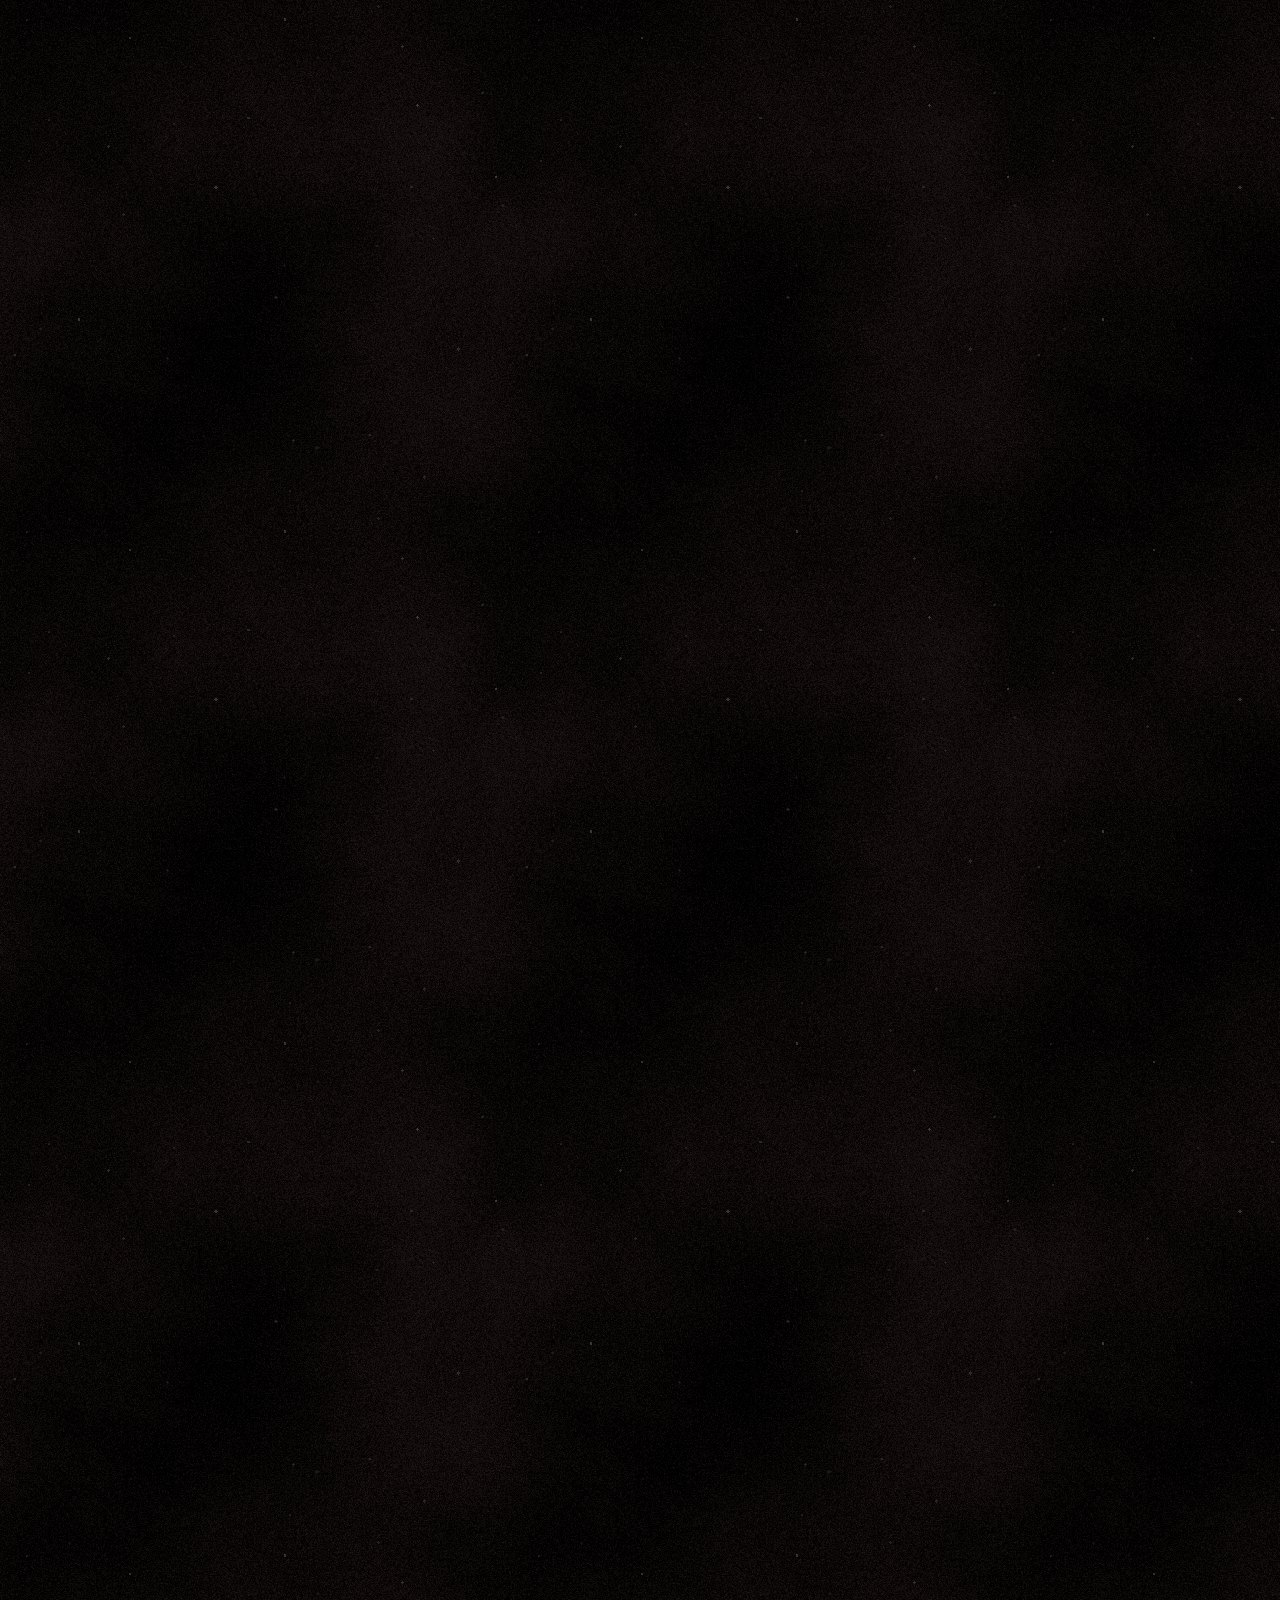
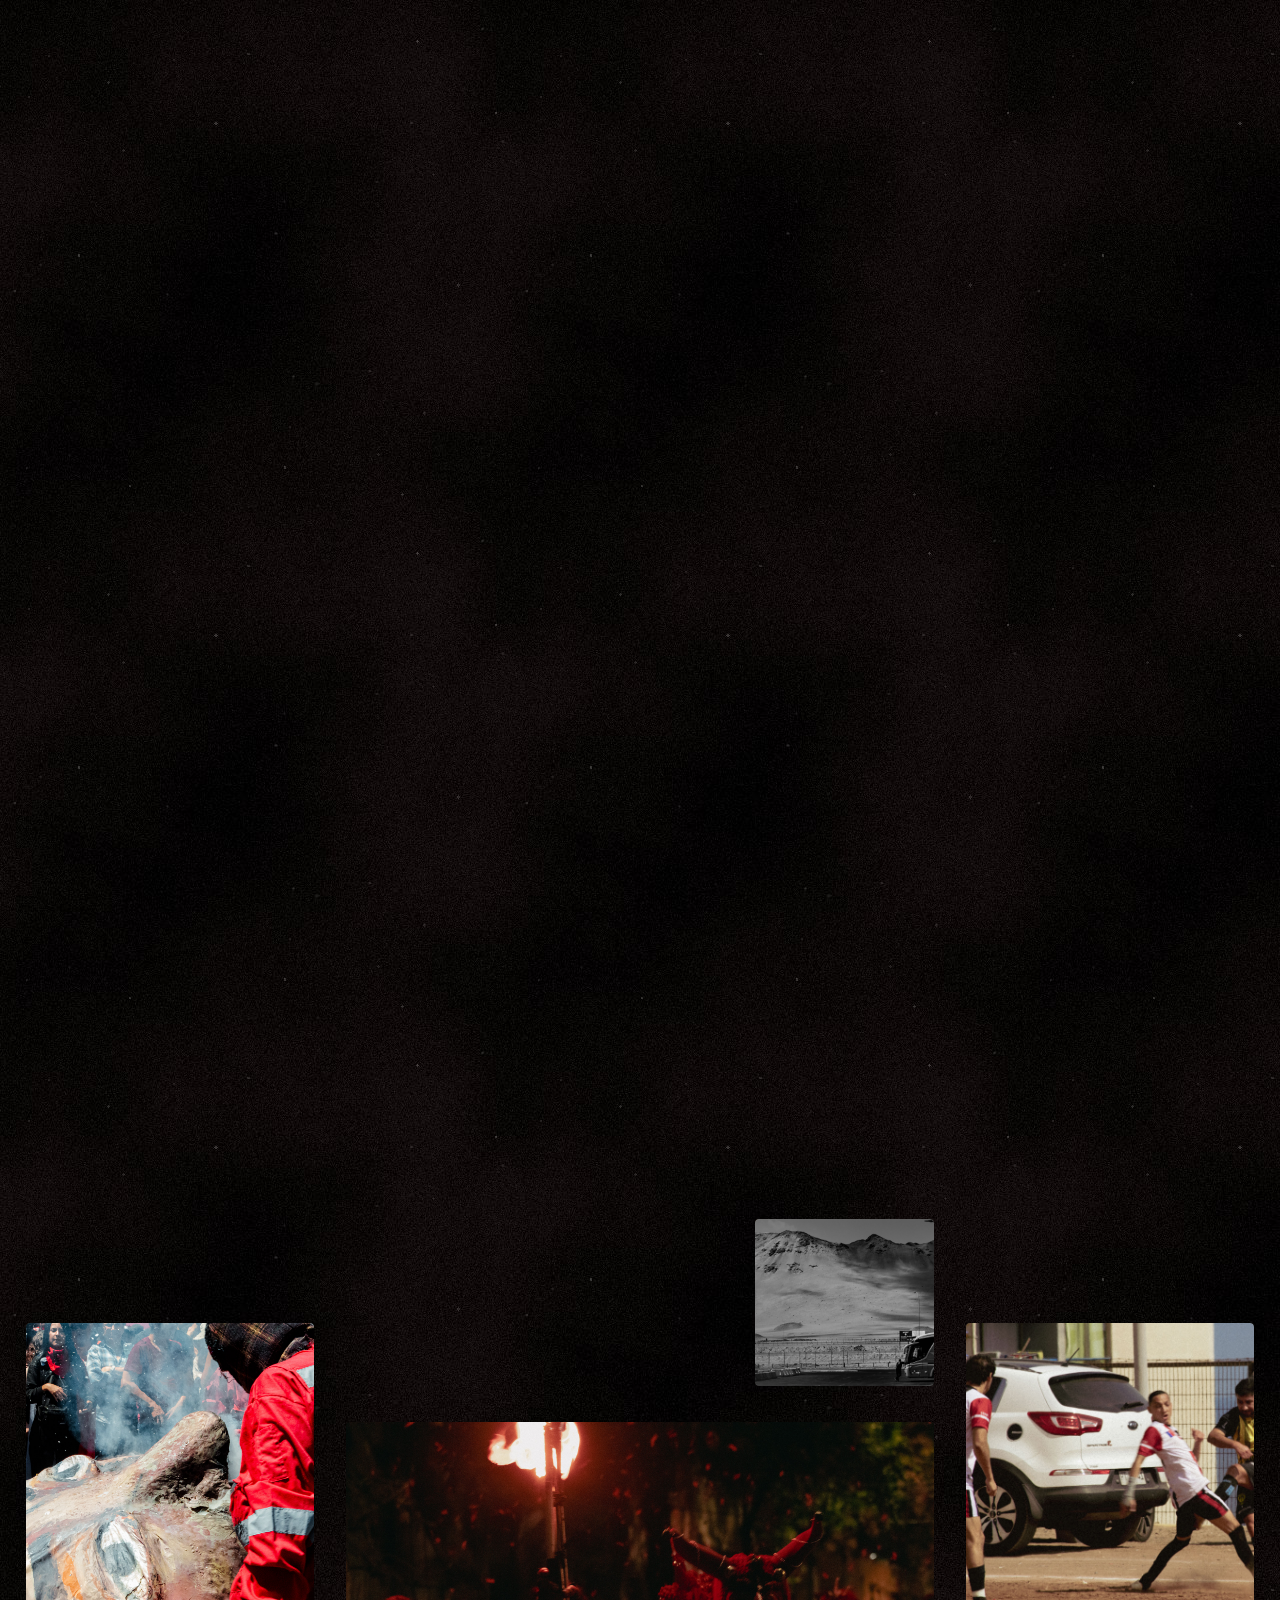
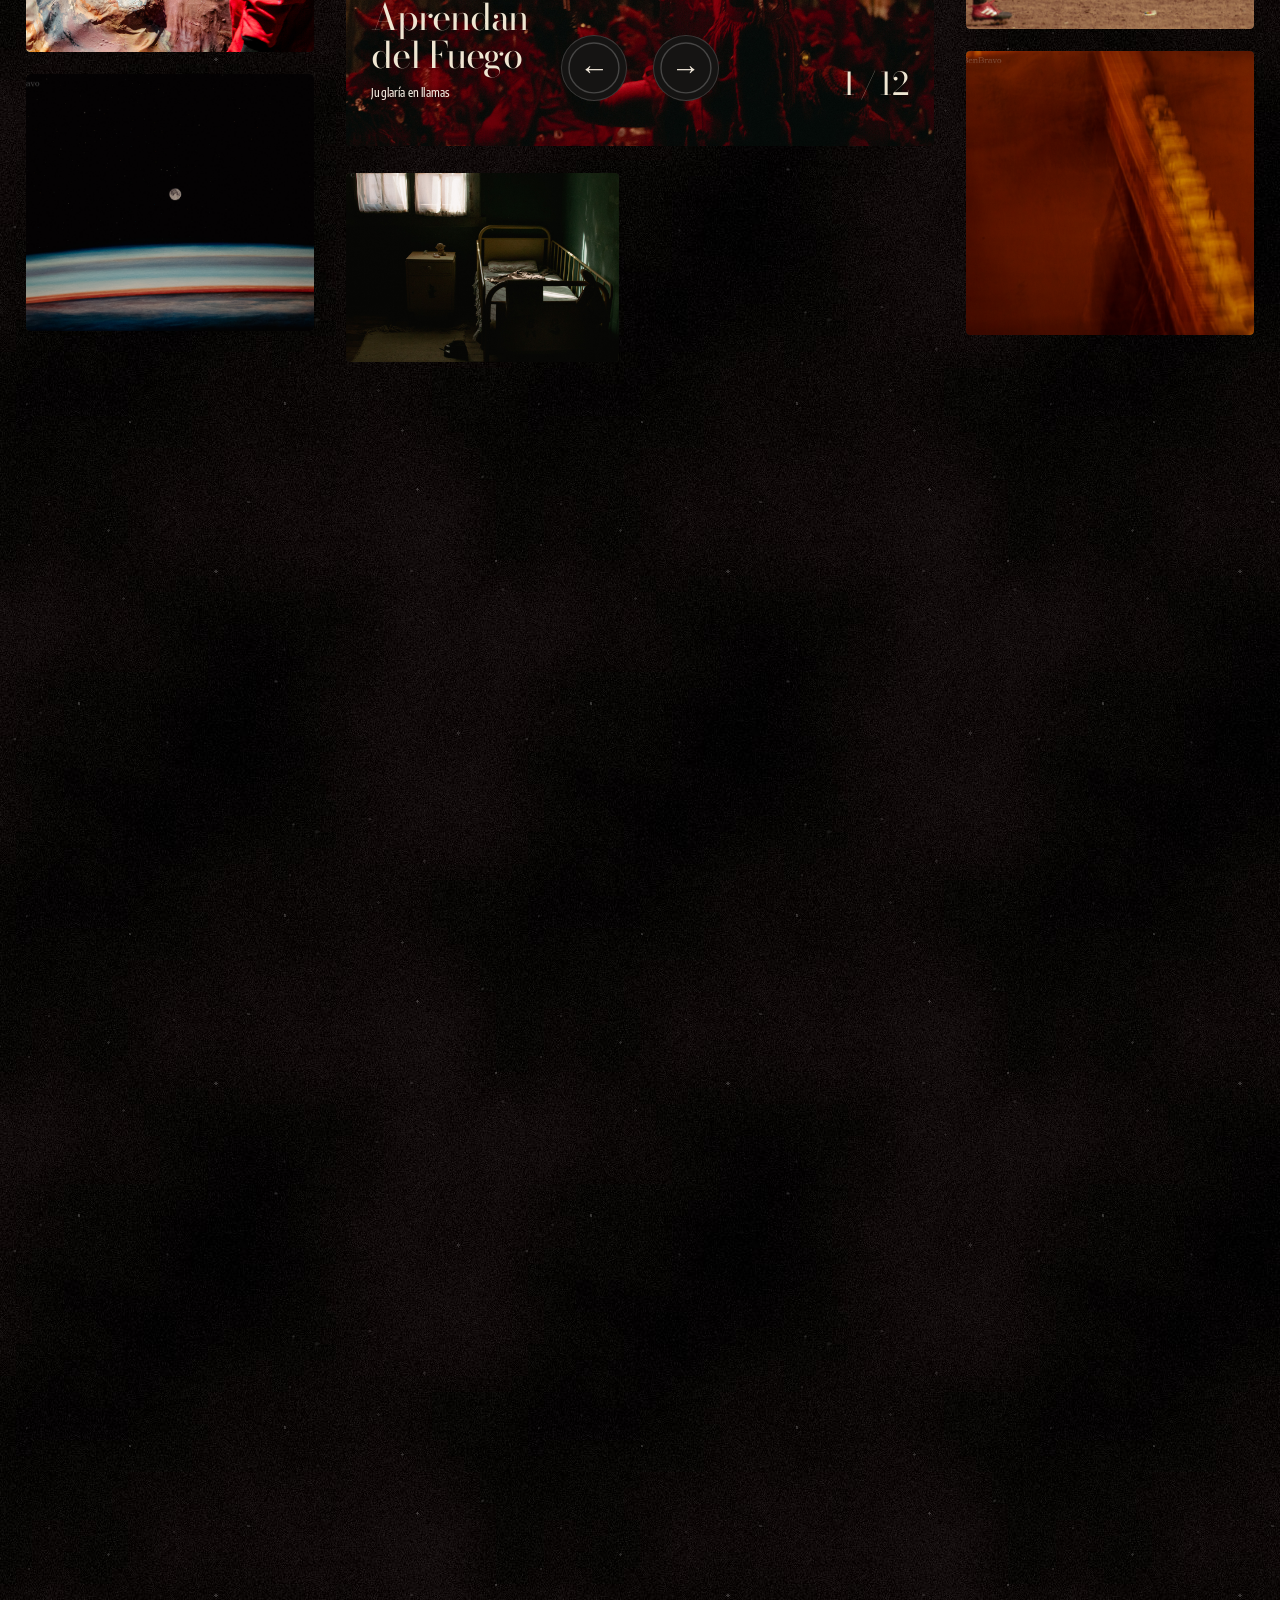
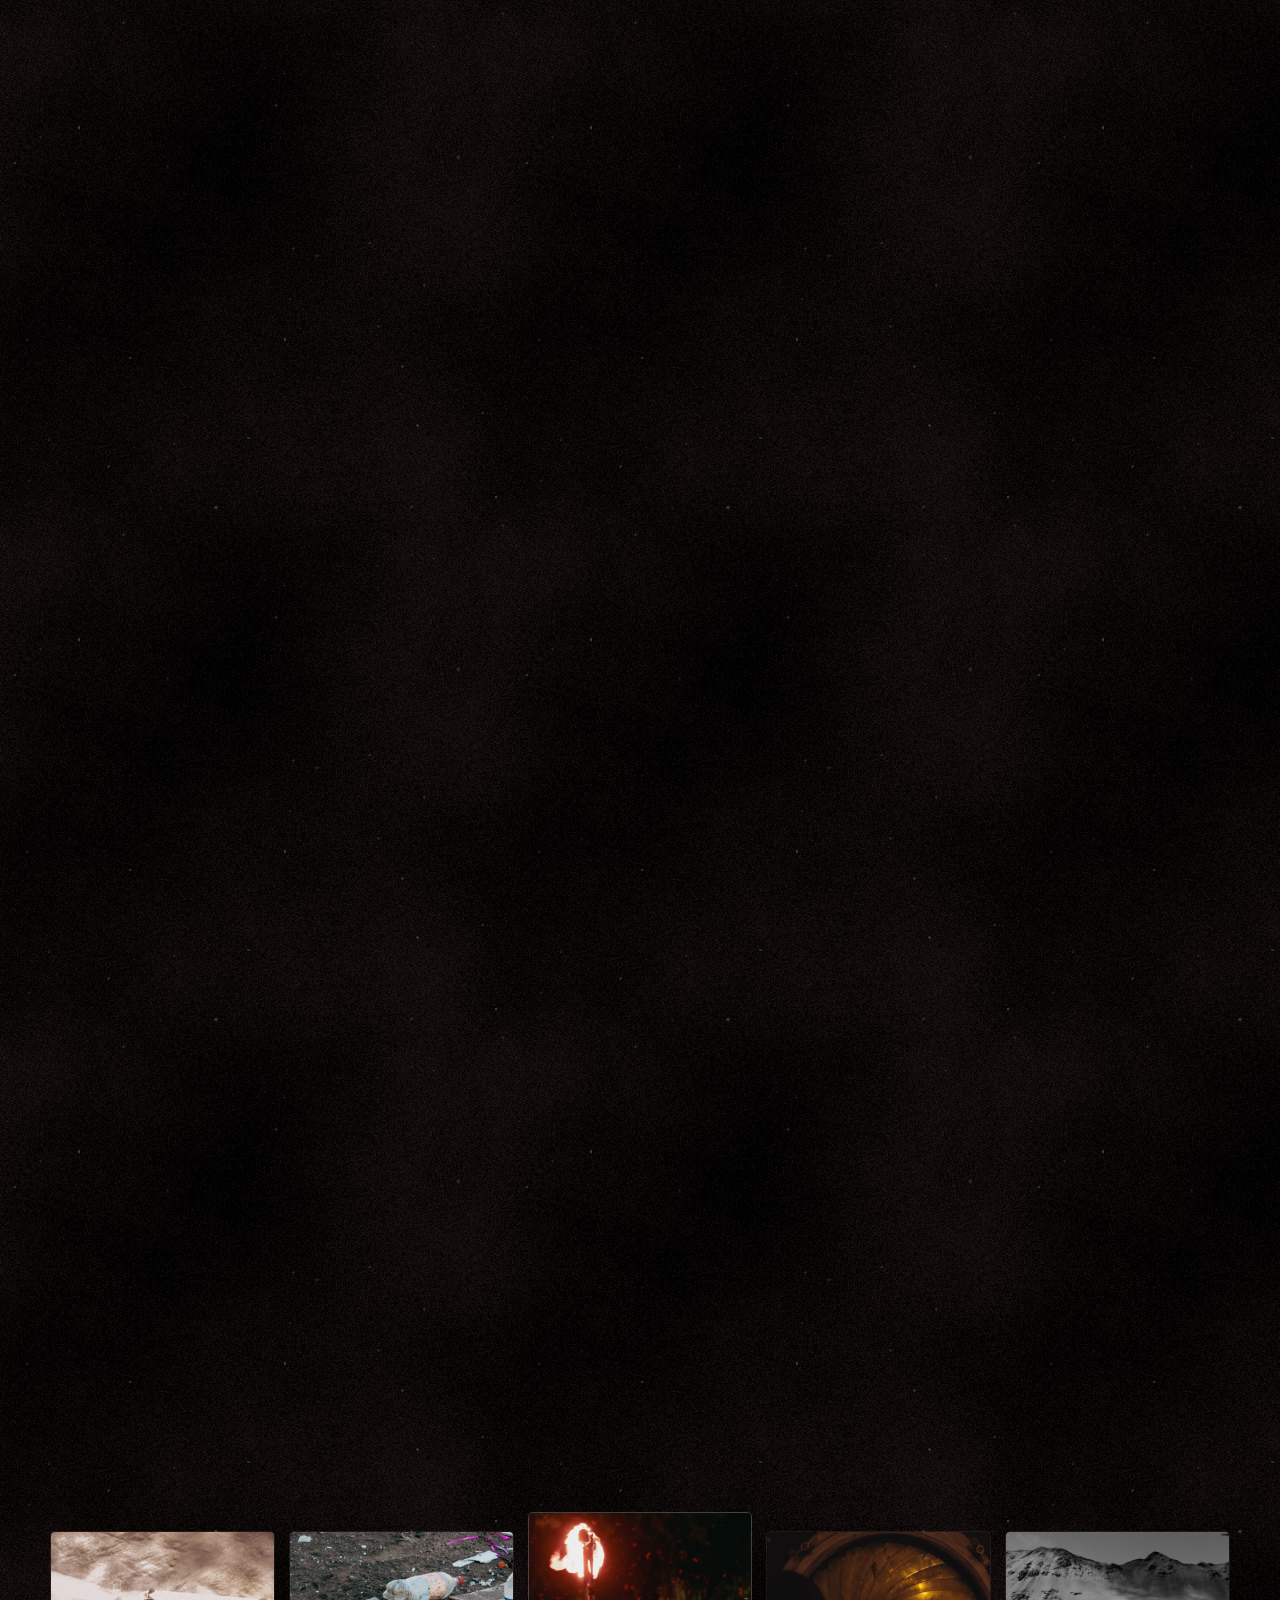
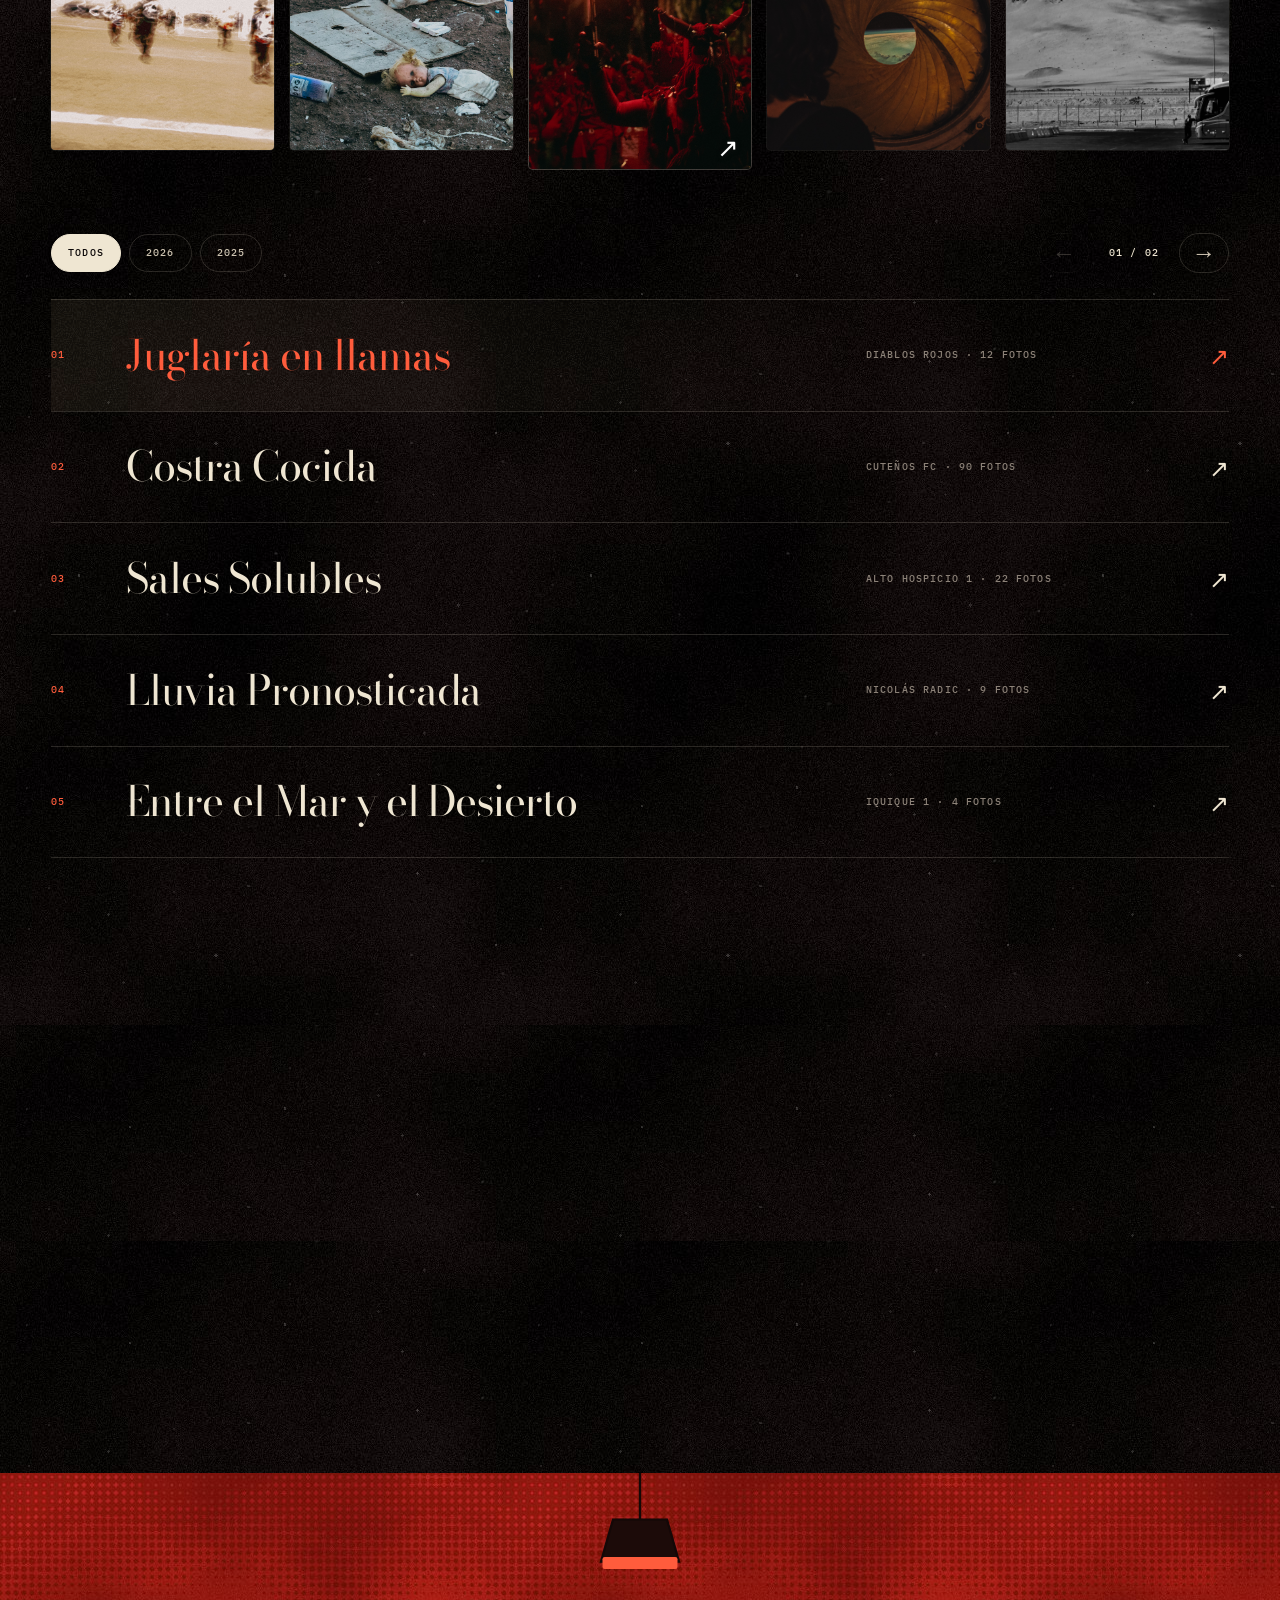
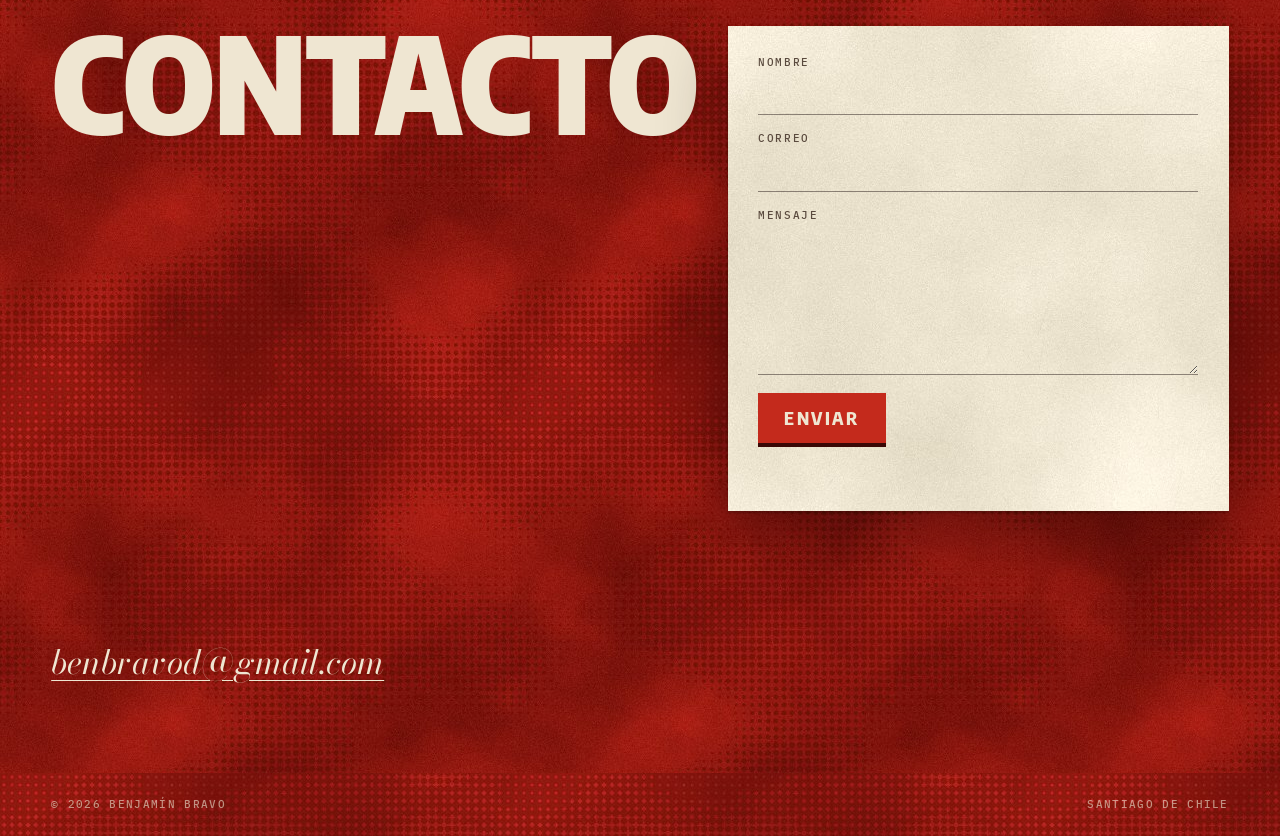
==== commit c556ddfa: "Agrega el líquido de revelado detrás de la galería Papel crema con tinta negra animada (WebGL a medi" ====
--- a/index.html
+++ b/index.html
@@ -43,6 +43,7 @@
       <div class="carga-reloj">00:00</div>
     </div>
     <div class="cursor-mira" aria-hidden="true" data-estado="normal"></div>
+    <canvas class="liquido" id="liquido" aria-hidden="true"></canvas>
 
     <header class="site-header">
       <a class="marca" href="#inicio" aria-label="Benjamín Bravo, volver al inicio">
--- a/style.css
+++ b/style.css
@@ -1029,3 +1029,9 @@
   .retrato-texto { transform: none !important; opacity: 1 !important; }
   .resumen { opacity: 1 !important; -webkit-mask-image: none !important; mask-image: none !important; }
 }
+
+/* ================= Líquido de revelado (fondo de la galería) ================= */
+.liquido { position: fixed; z-index: 0; inset: 0; width: 100%; height: 100%; visibility: hidden; pointer-events: none; }
+.liquido.activo { visibility: visible; }
+html.sin-webgl .liquido { background: var(--crema) url(recursos/liquido.jpg) center / cover; }
+main, .pie { position: relative; z-index: 1; }
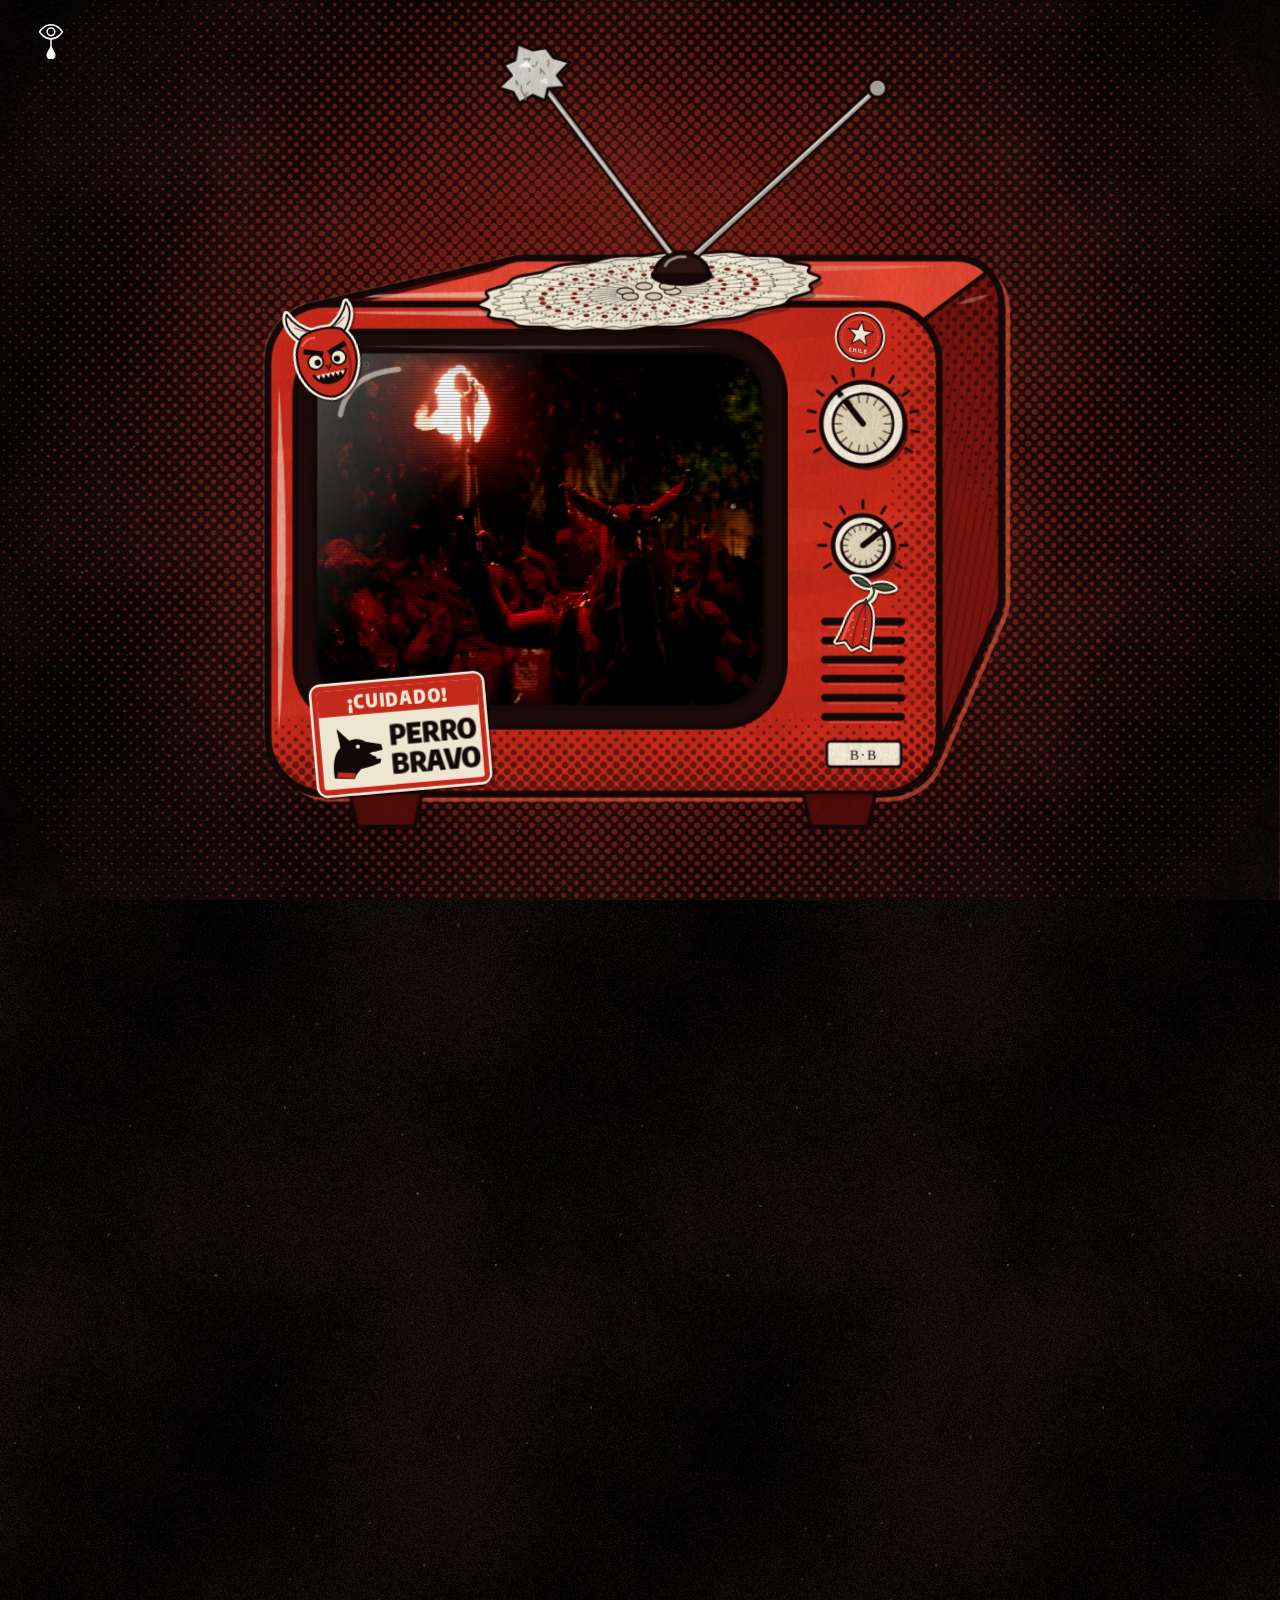
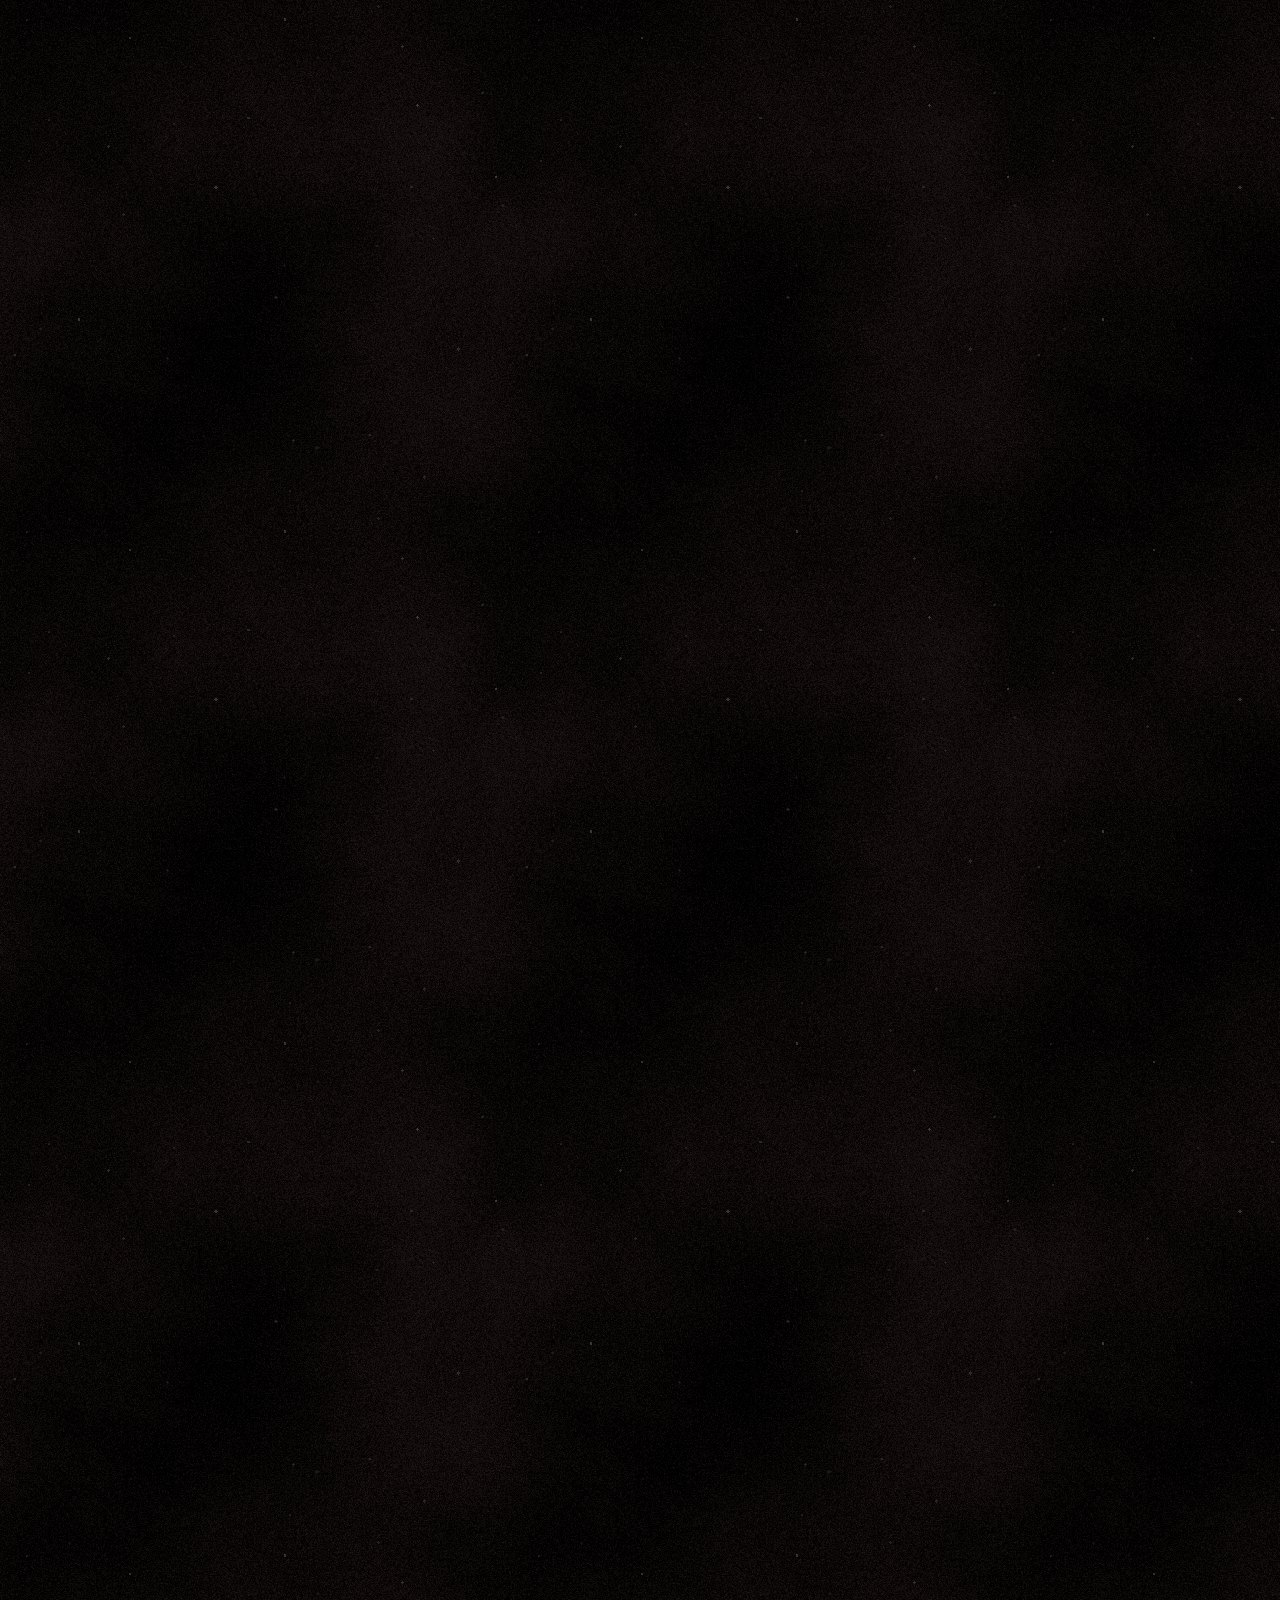
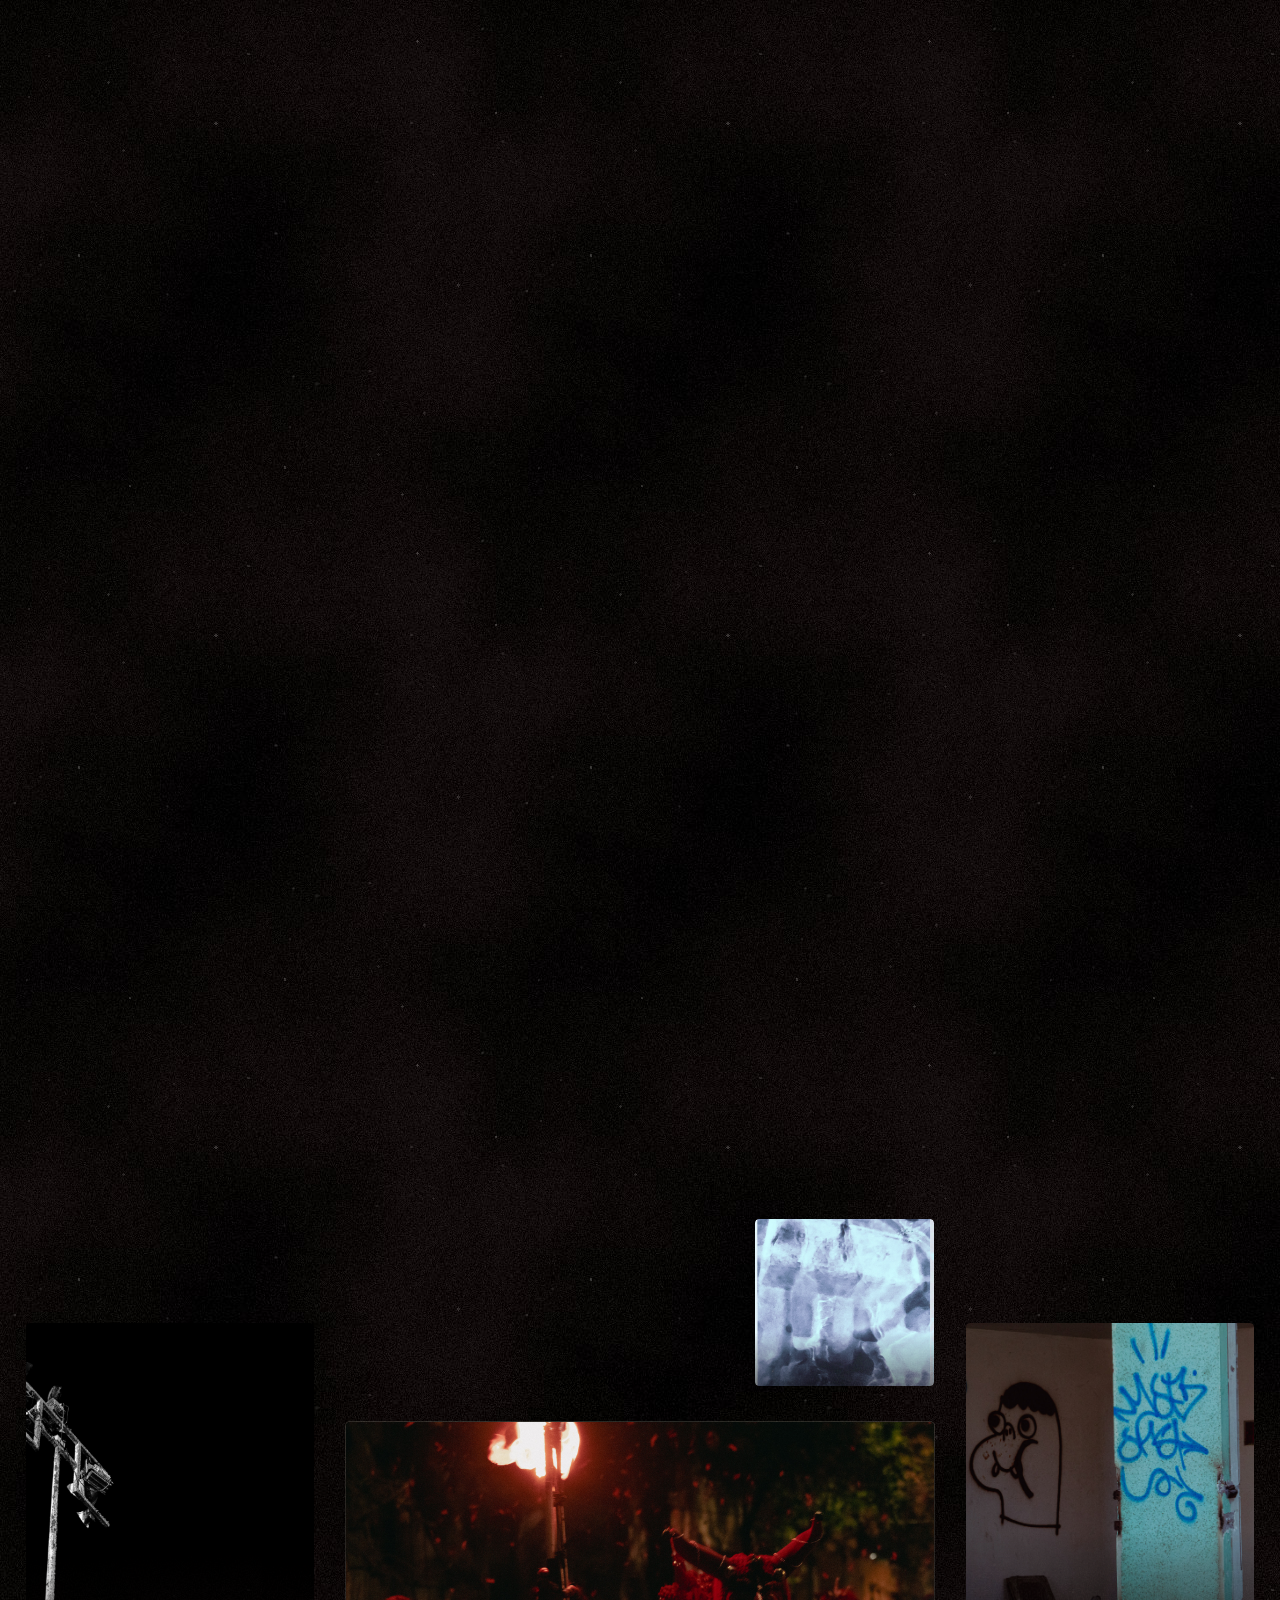
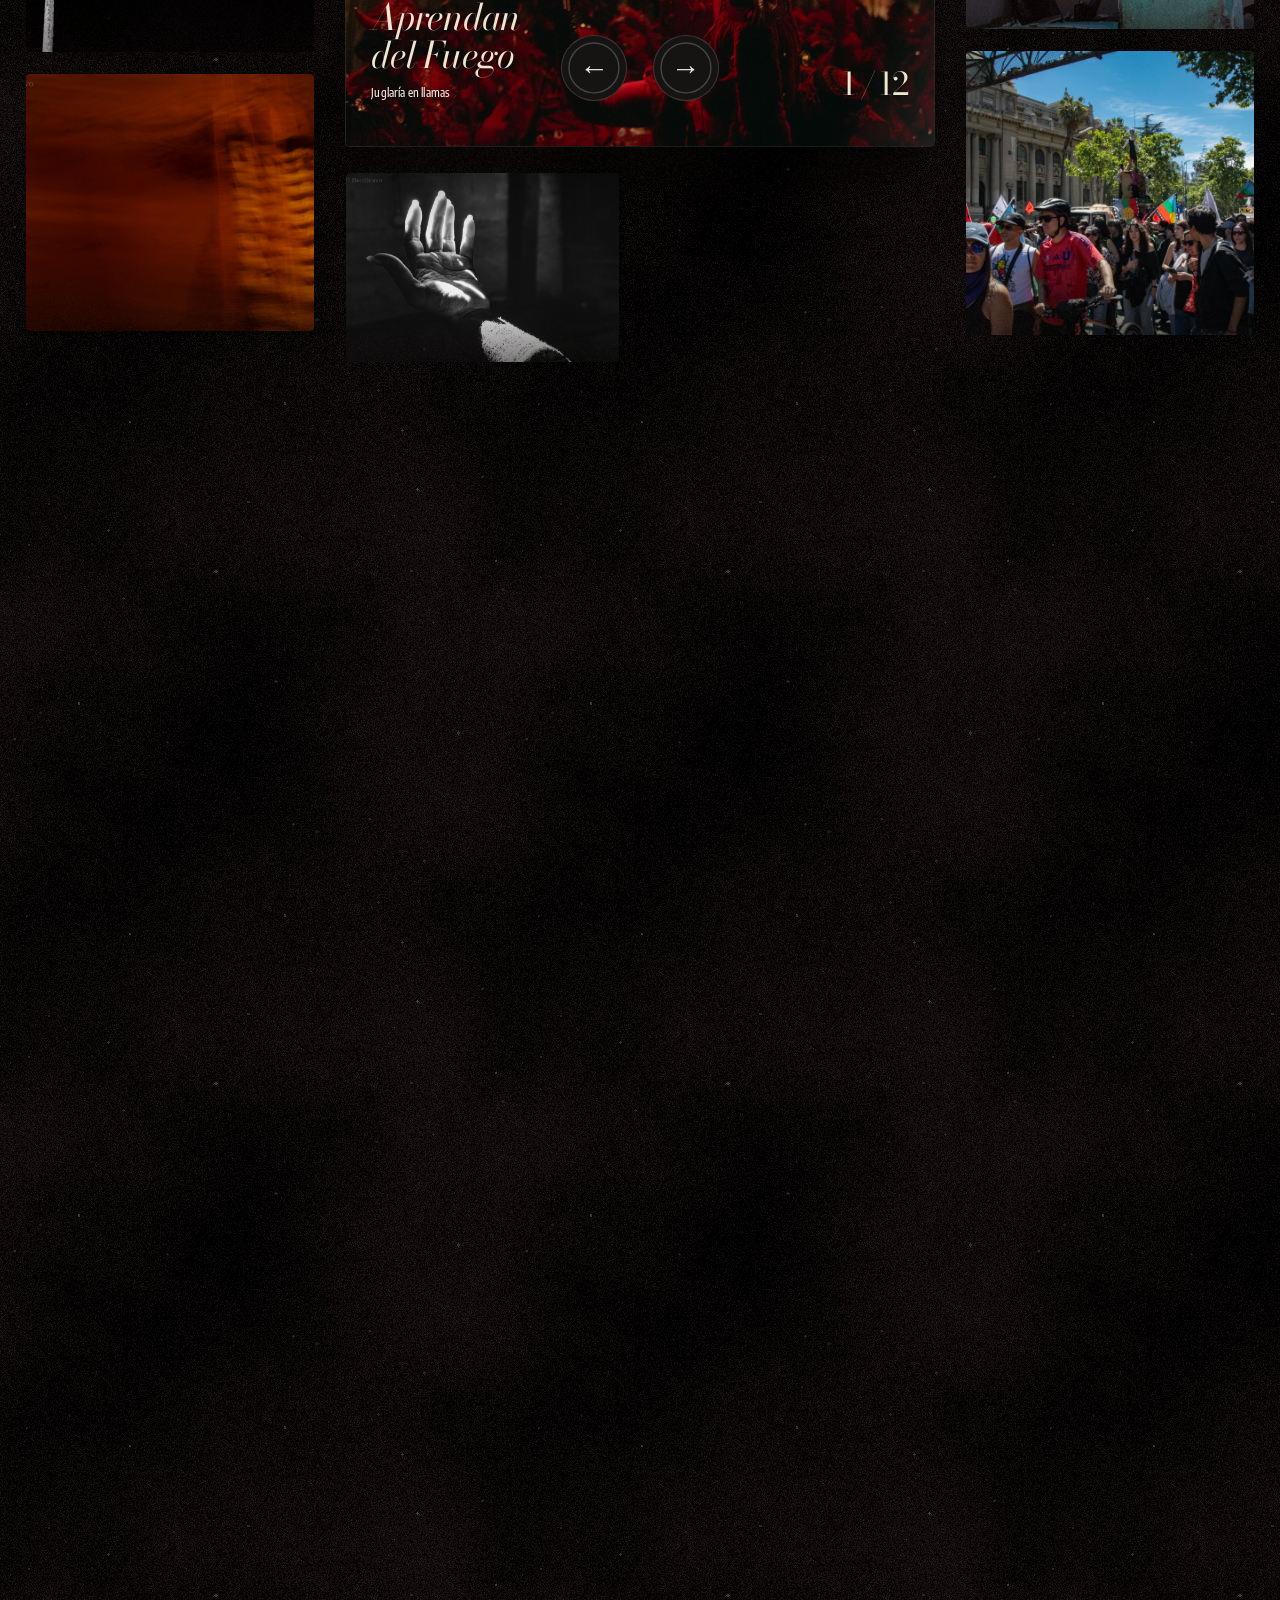
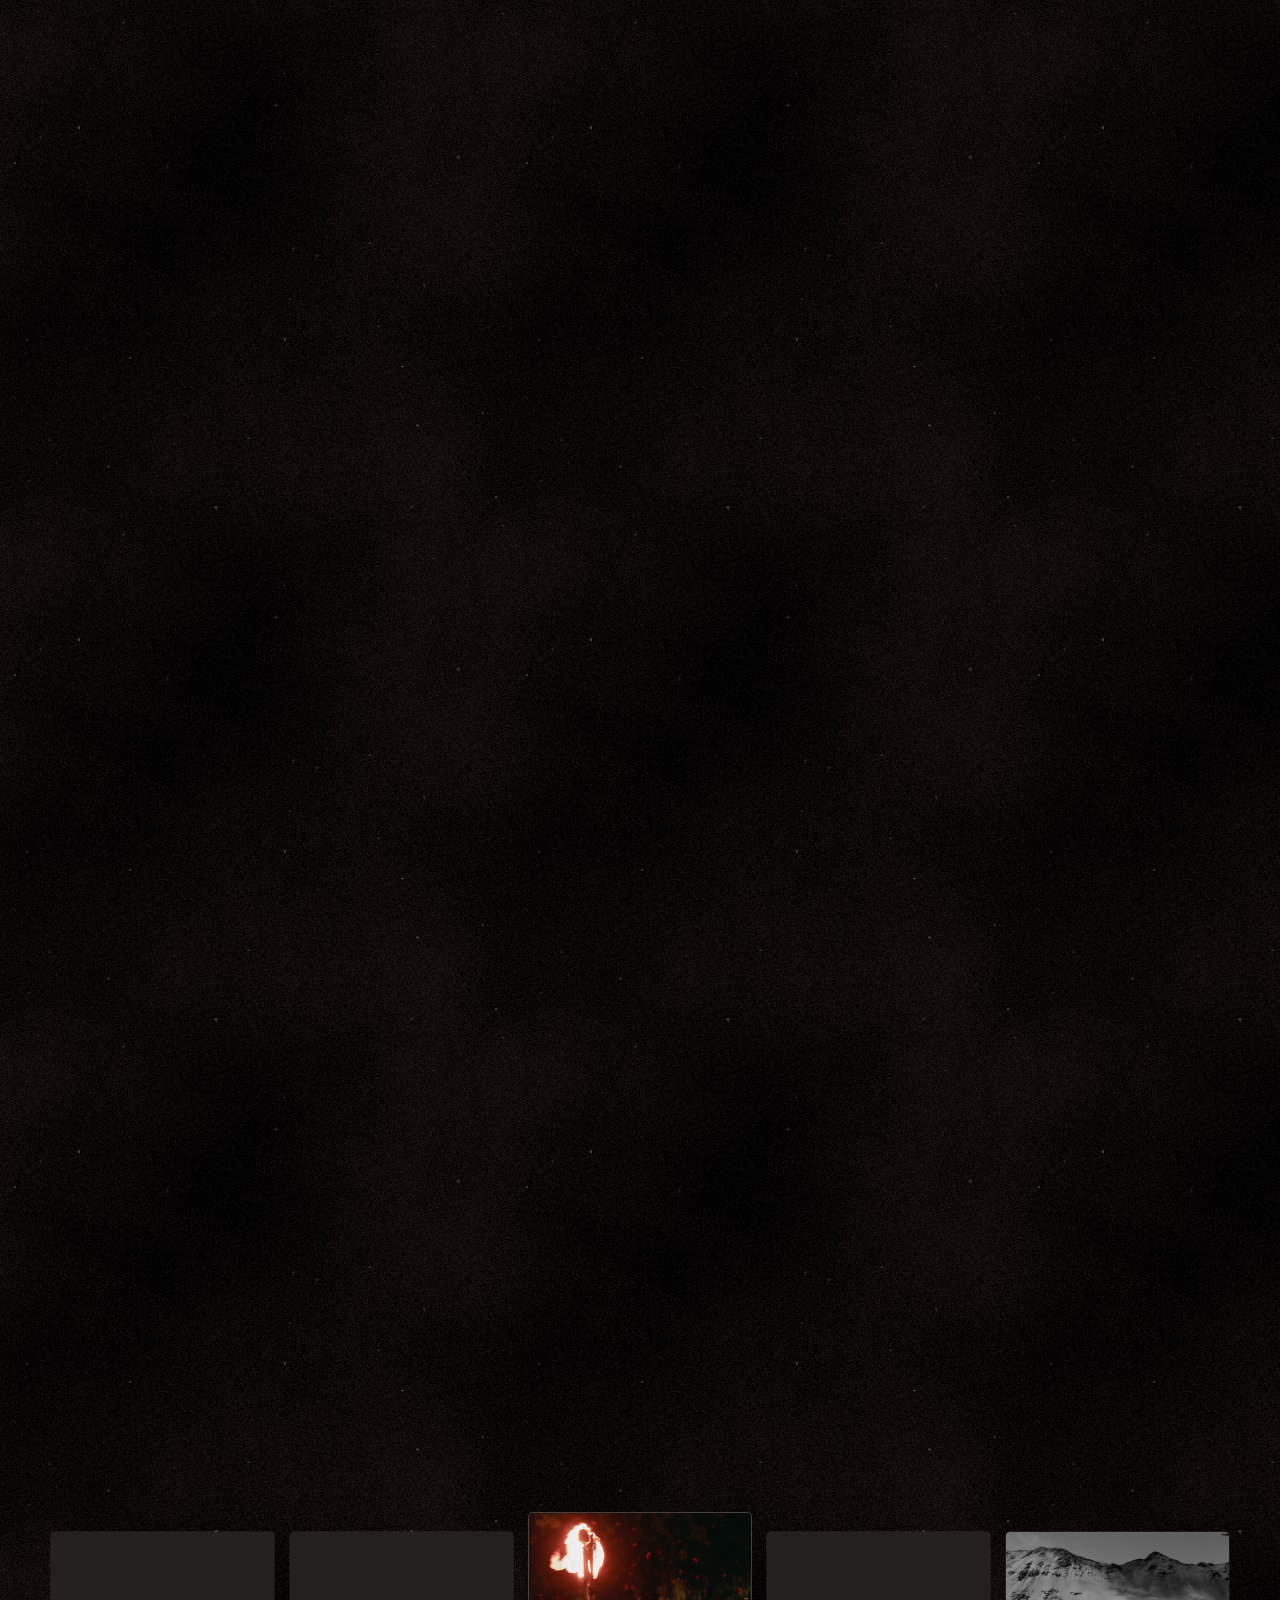
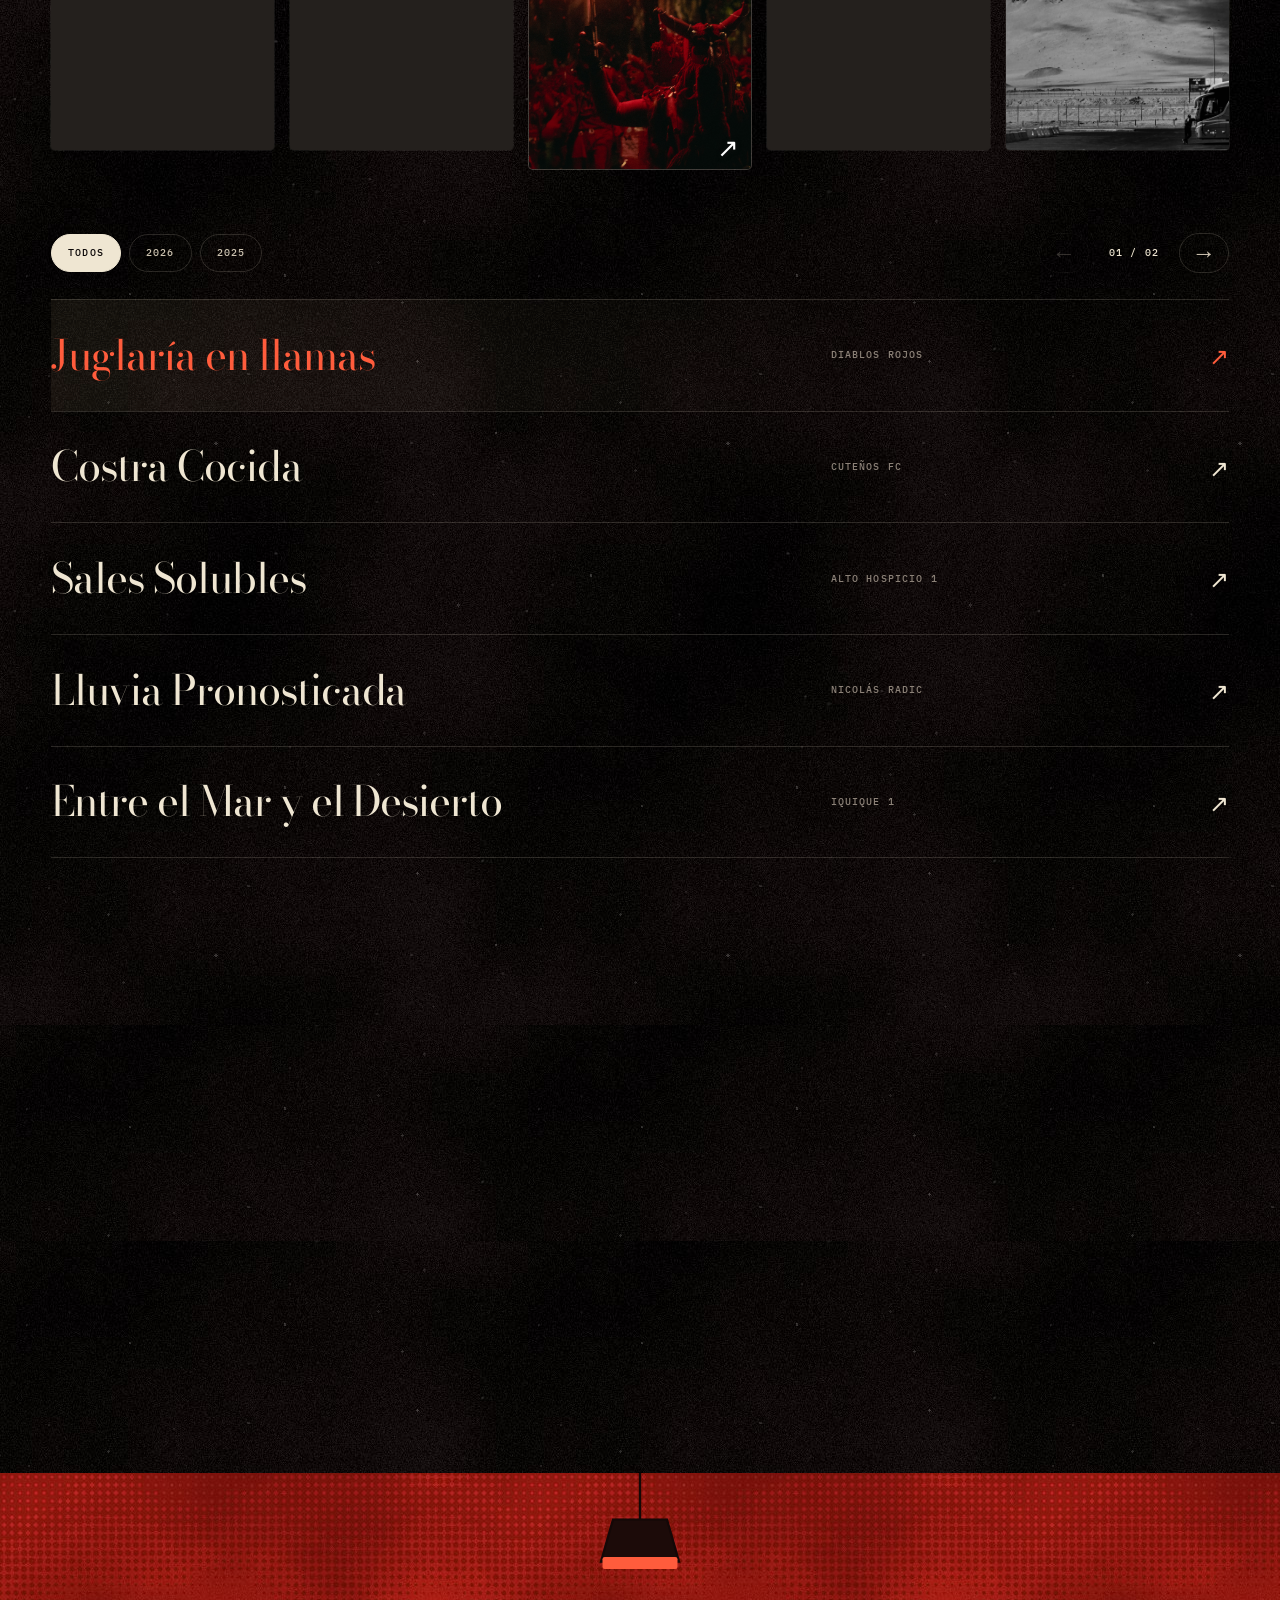
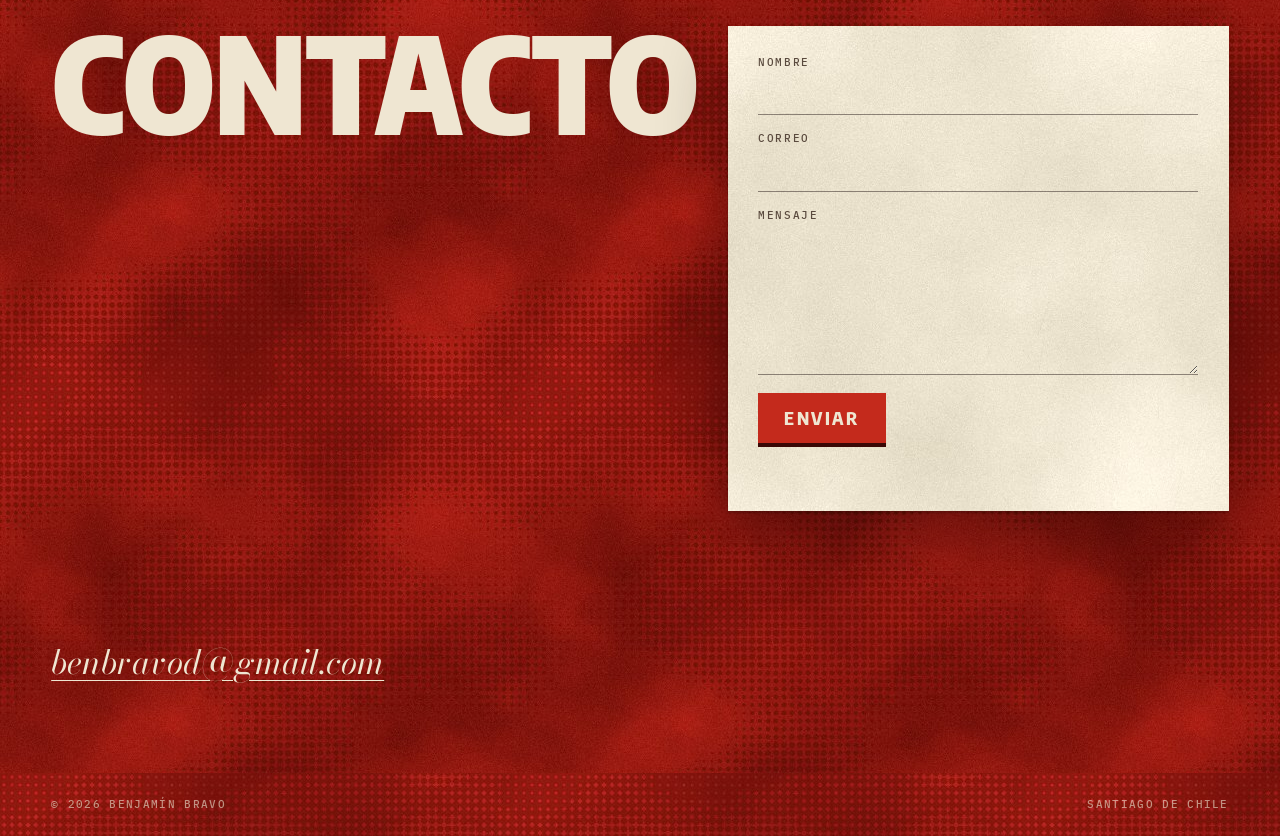
==== commit 941c6273: "Restiliza la galería: copias flotando en el revelador Las fotos laterales flotan en 3D con el borde " ====
--- a/index.html
+++ b/index.html
@@ -244,7 +244,7 @@
                 </aside>
               </article>
             </div>
-            <p class="photo-navigation-hint">Para navegar, usar flechas o las teclas A/D</p>
+            <p class="photo-navigation-hint sr-only">Para navegar, usar flechas o las teclas A/D</p>
           </div>
         </div>
 
--- a/style.css
+++ b/style.css
@@ -28,7 +28,6 @@
 }
 
 *, ::before, ::after { box-sizing: border-box; }
-html { scroll-behavior: smooth; }
 body {
   margin: 0;
   background: var(--negro) var(--textura-negro);
@@ -1035,3 +1034,87 @@
 .liquido.activo { visibility: visible; }
 html.sin-webgl .liquido { background: var(--crema) url(recursos/liquido.jpg) center / cover; }
 main, .pie { position: relative; z-index: 1; }
+
+/* ================= Galería «Revelado» ================= */
+/* Las copias laterales flotan en el revelador; al pasar el mouse dan una vuelta
+   completa y muestran el reverso de papel. La central es la que salió del líquido. */
+.side-slot { perspective: 900px; }
+.side-image {
+  overflow: visible;
+  background: transparent;
+  transform-style: preserve-3d;
+  animation: flotar var(--flota, 8s) ease-in-out var(--flota-retraso, 0s) infinite alternate;
+}
+.side-image img {
+  border-radius: 4px;
+  backface-visibility: hidden;
+  transition: none;
+  /* El borde inferior sigue sumergido: deja ver el líquido. */
+  -webkit-mask-image: linear-gradient(to bottom, #000 68%, rgba(0, 0, 0, .5));
+  mask-image: linear-gradient(to bottom, #000 68%, rgba(0, 0, 0, .5));
+}
+.side-image:hover img { transform: none; }
+.side-image::before {
+  content: "";
+  position: absolute;
+  inset: 0;
+  border-radius: 4px;
+  background: var(--crema) var(--textura-crema);
+  box-shadow: inset 0 0 0 1px rgba(20, 8, 7, .12);
+  transform: rotateY(180deg);
+  backface-visibility: hidden;
+}
+.side-image::after, .side-label, .side-fallback { backface-visibility: hidden; }
+.side-image::after { border-radius: 4px; }
+.side-slot:nth-child(2) .side-image { --flota: 9.4s; --flota-retraso: -3s; }
+.side-slot:nth-child(3) .side-image { --flota: 7.2s; --flota-retraso: -5s; }
+.side-slot:nth-child(4) .side-image { --flota: 10.1s; --flota-retraso: -1.5s; }
+.side-slot:nth-child(5) .side-image { --flota: 8.6s; --flota-retraso: -6s; }
+.side-slot:nth-child(6) .side-image { --flota: 9.8s; --flota-retraso: -2.4s; }
+@keyframes flotar {
+  0% { transform: translate3d(0, -5px, 0) rotateX(5deg) rotateY(-7deg) rotateZ(-1.2deg); }
+  100% { transform: translate3d(0, 6px, 0) rotateX(-4deg) rotateY(6deg) rotateZ(1deg); }
+}
+.side-slot.is-girando .side-image { animation: girar 1.6s cubic-bezier(.3, .7, .2, 1) both; }
+@keyframes girar {
+  0% { transform: translate3d(0, 0, 0) rotateY(0deg) rotateX(0deg); }
+  45% { transform: translate3d(0, -10px, 40px) rotateY(200deg) rotateX(10deg); }
+  100% { transform: translate3d(0, -6px, 30px) rotateY(360deg) rotateX(0deg); }
+}
+/* Revelado de las copias laterales la primera vez que se ve la galería. */
+@keyframes revelar {
+  0% { filter: grayscale(1) sepia(1) saturate(7) hue-rotate(-28deg) brightness(0); }
+  55% { filter: grayscale(1) sepia(1) saturate(7) hue-rotate(-28deg) brightness(.9); }
+  100% { filter: grayscale(0) sepia(0) saturate(1) hue-rotate(0deg) brightness(1); }
+}
+.gallery-sticky.revelando .side-image img { animation: revelar 2.4s ease-out both; }
+.gallery-sticky.revelando .side-slot:nth-child(2) .side-image img { animation-delay: .2s; }
+.gallery-sticky.revelando .side-slot:nth-child(3) .side-image img { animation-delay: .4s; }
+.gallery-sticky.revelando .side-slot:nth-child(4) .side-image img { animation-delay: .1s; }
+.gallery-sticky.revelando .side-slot:nth-child(5) .side-image img { animation-delay: .3s; }
+.gallery-sticky.revelando .side-slot:nth-child(6) .side-image img { animation-delay: .5s; }
+/* La copia central, fuera del líquido: sombra y brillo de papel mojado. */
+.featured { box-shadow: 0 30px 70px rgba(0, 0, 0, .5), 0 0 0 1px rgba(239, 230, 210, .18); }
+.featured-image-wrap::after {
+  content: "";
+  position: absolute;
+  z-index: 4;
+  inset: 0;
+  pointer-events: none;
+  background: linear-gradient(115deg, rgba(255, 250, 240, 0) 38%, rgba(255, 250, 240, .13) 47%, rgba(255, 250, 240, 0) 56%) 0 0 / 260% 100%;
+  animation: brillo-copia 7s ease-in-out infinite;
+  transition: opacity .4s;
+}
+.gallery-sticky.is-expanded .featured-image-wrap::after { opacity: 0; }
+@keyframes brillo-copia { 0%, 100% { background-position: 100% 0; } 50% { background-position: 0% 0; } }
+.featured-titles h3, .gallery-sticky.is-expanded .featured-titles h3 { font-style: italic; }
+.hold-ring-progress { stroke: var(--antorcha); }
+.circle-button:hover .hold-ring-progress { stroke: #8f1810; }
+.collection-row { grid-template-columns: minmax(0, 1fr) 30% 30px; }
+@media (max-width: 800px) {
+  .collection-row { grid-template-columns: minmax(0, 1fr) auto; }
+}
+@media (prefers-reduced-motion: reduce) {
+  .side-image, .side-slot.is-girando .side-image, .gallery-sticky.revelando .side-image img { animation: none !important; }
+  .featured-image-wrap::after { animation: none; }
+}
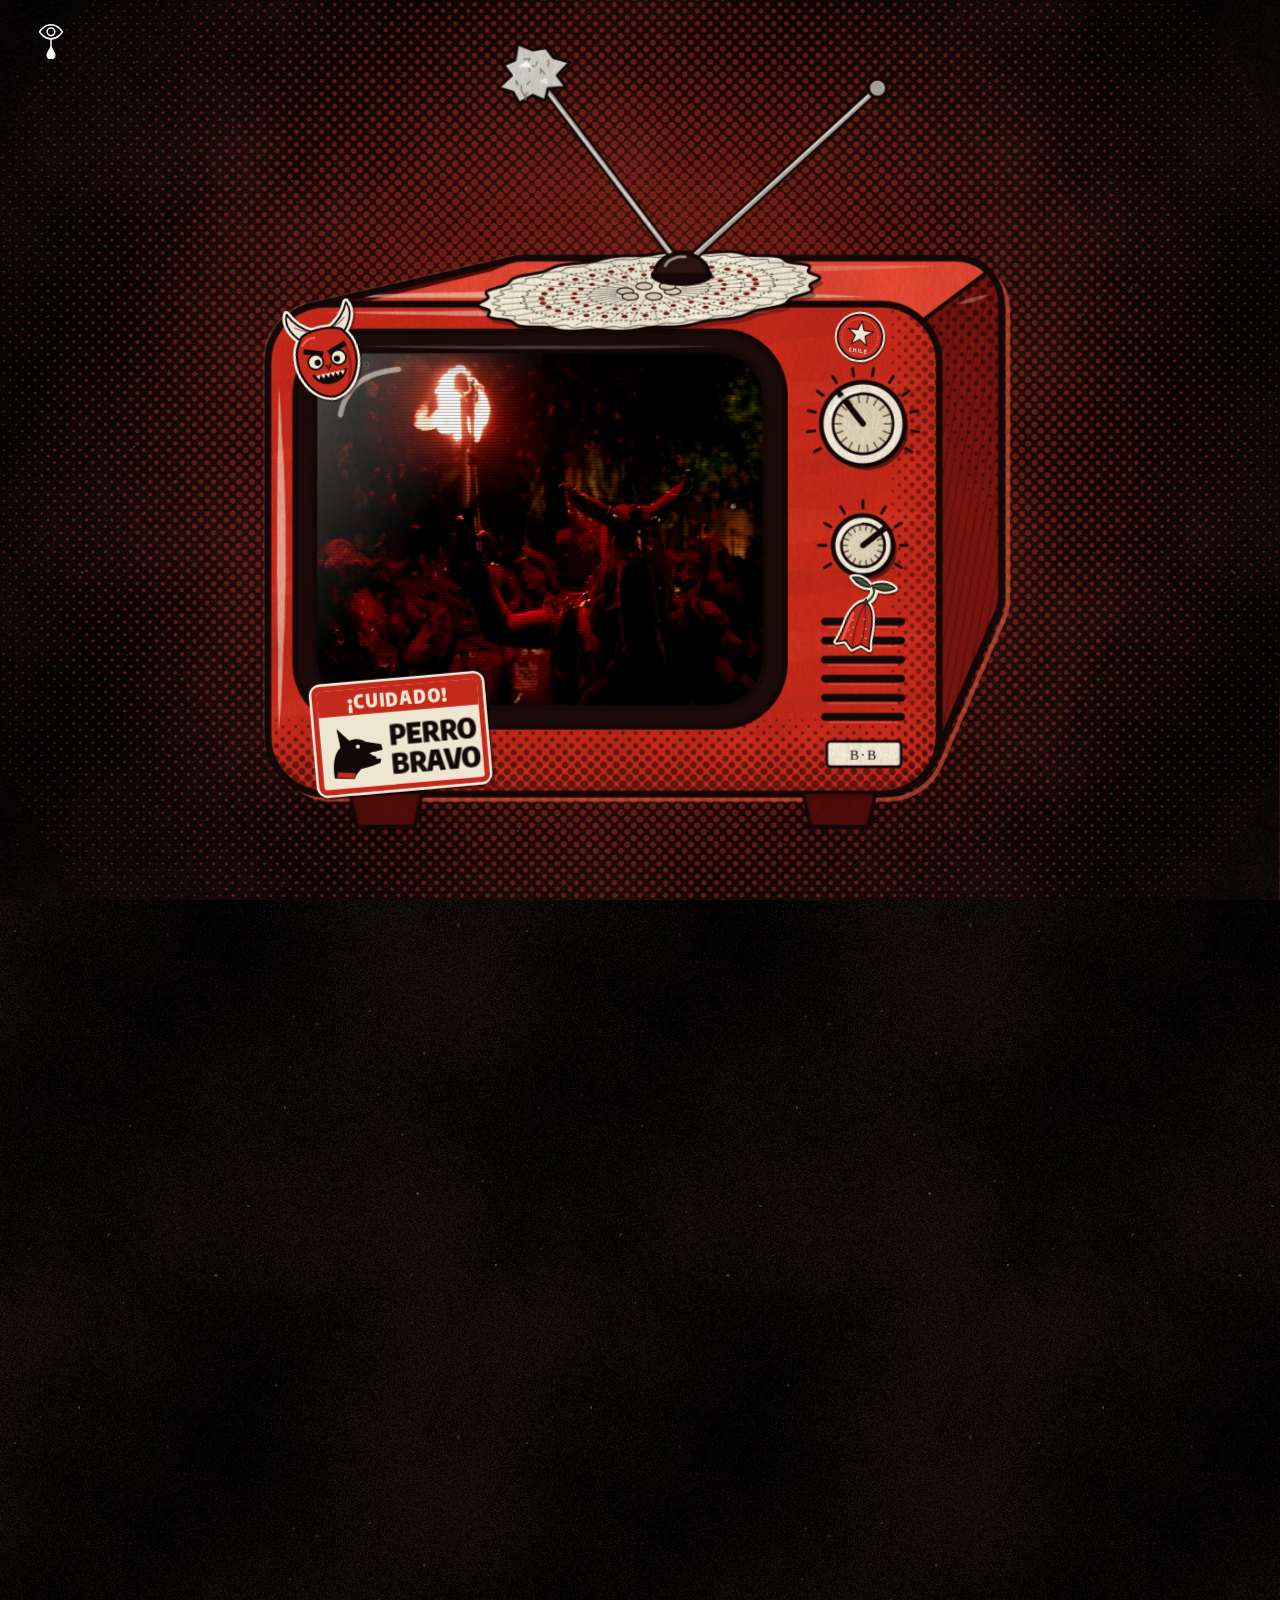
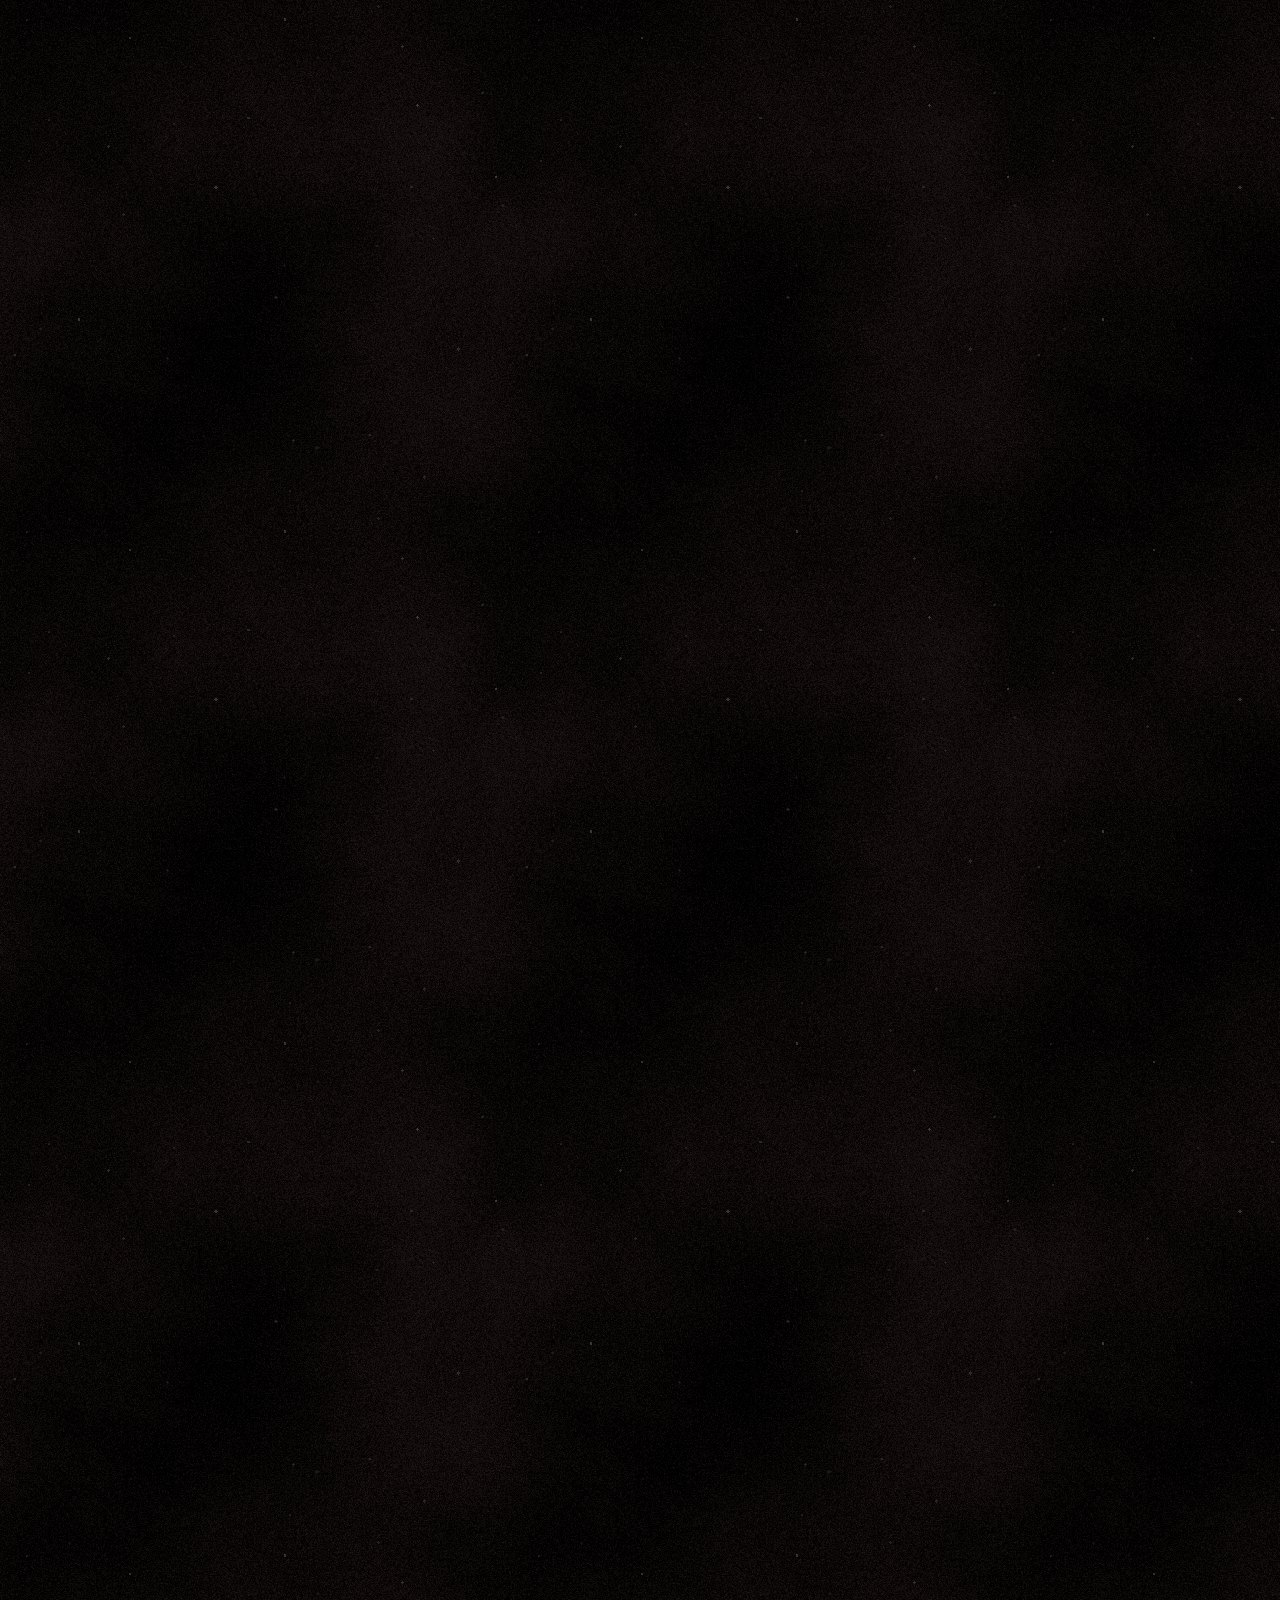
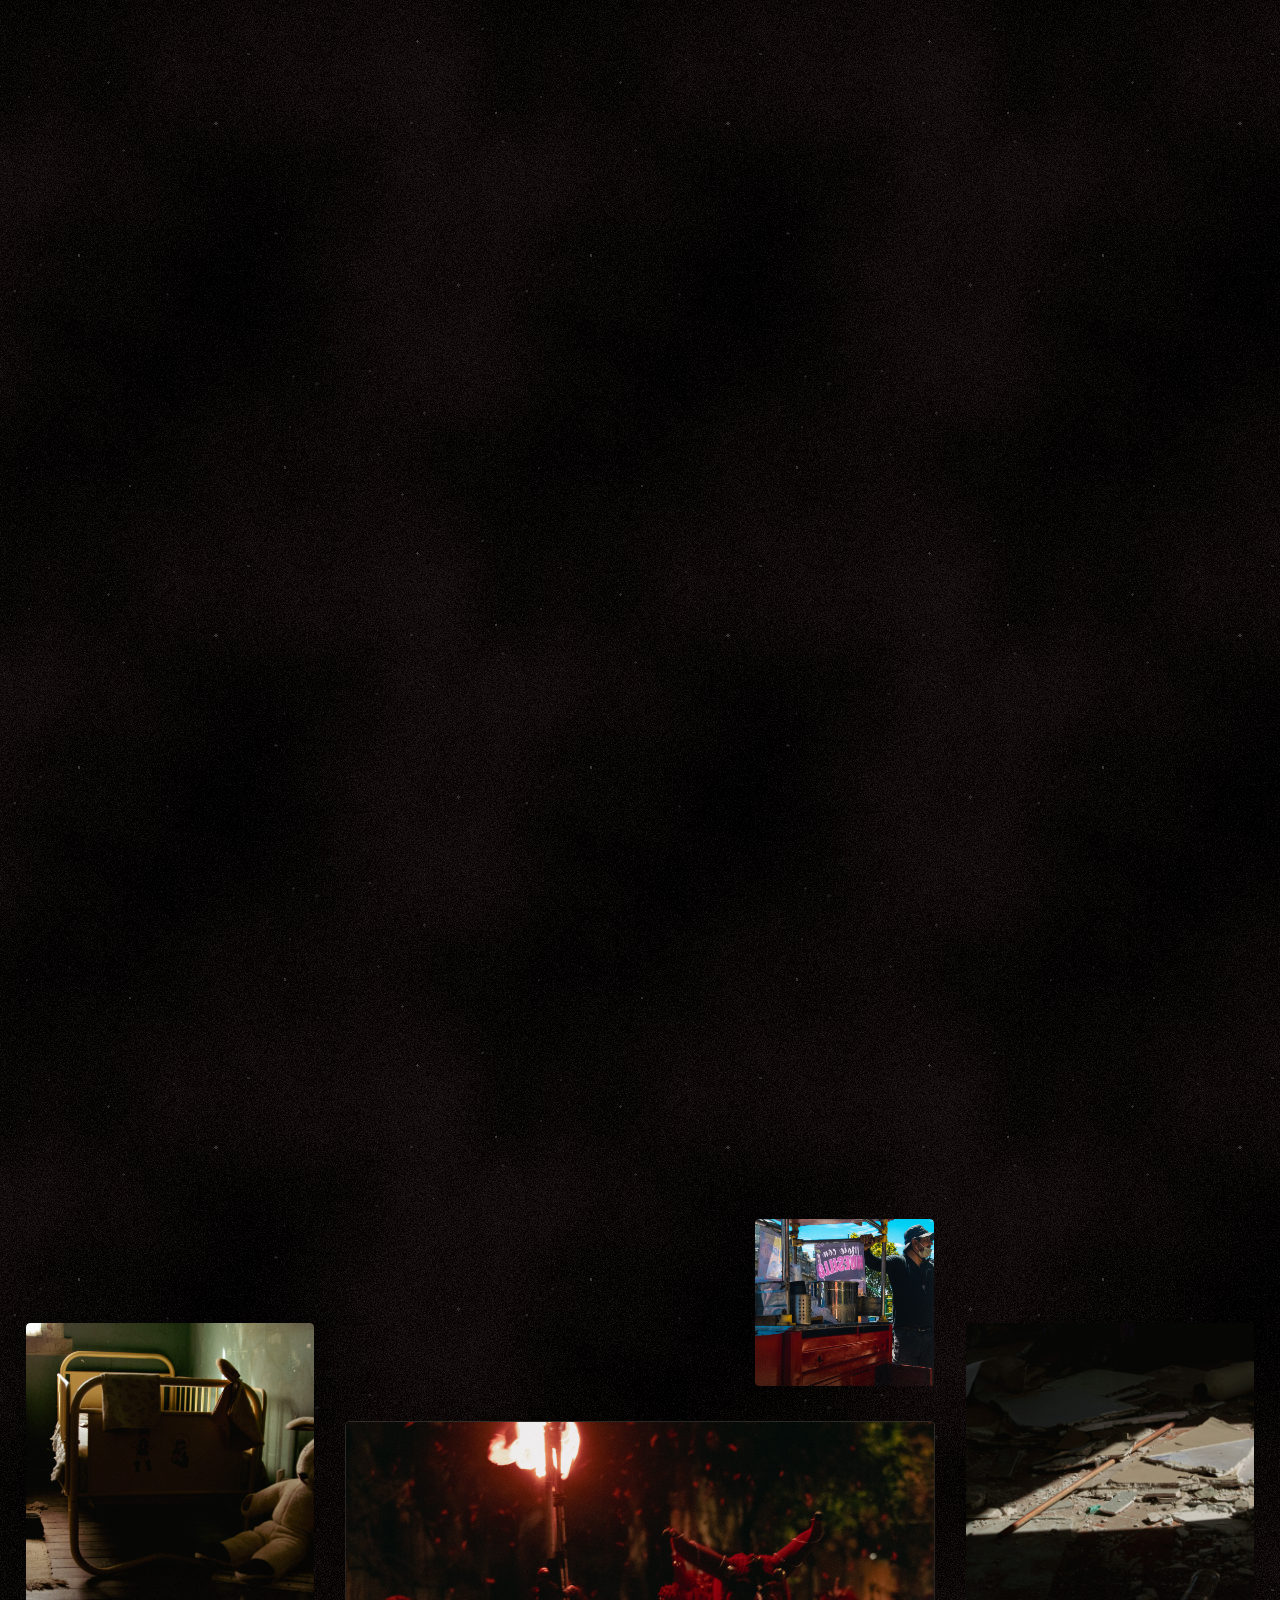
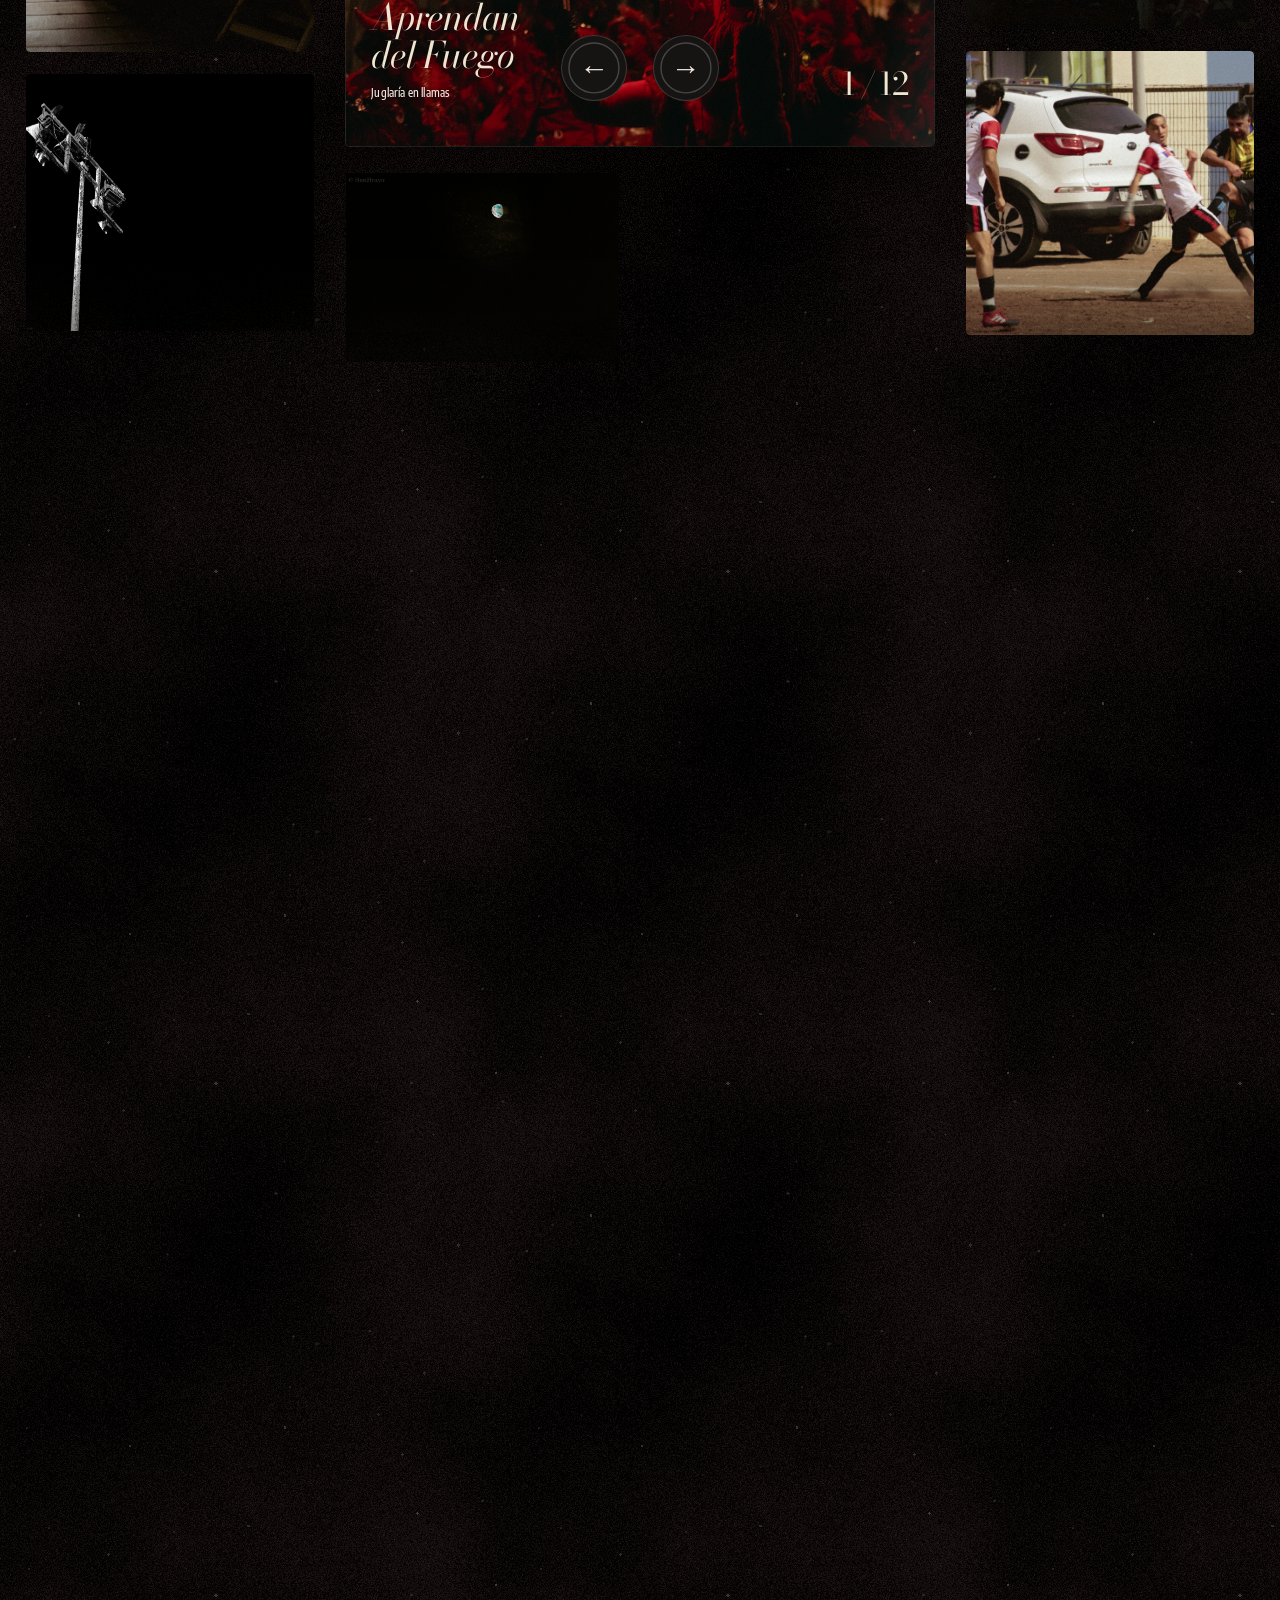
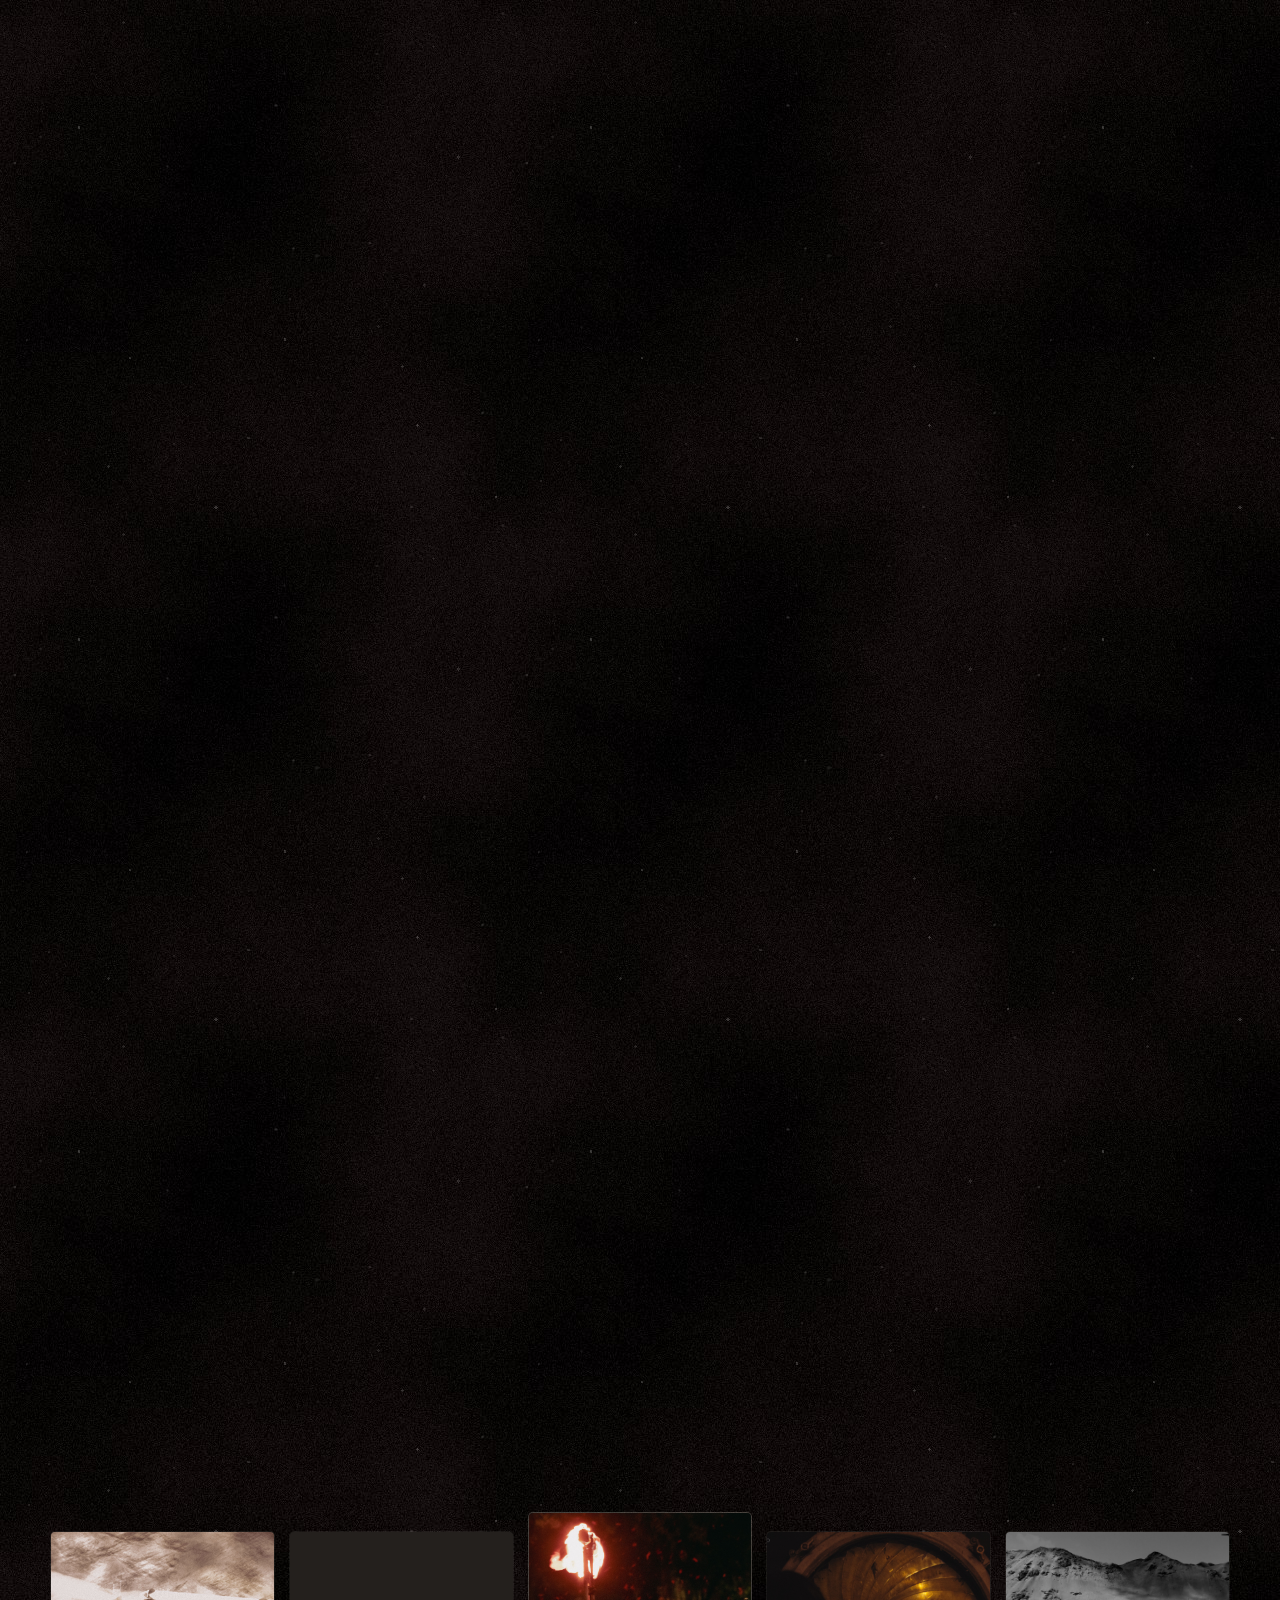
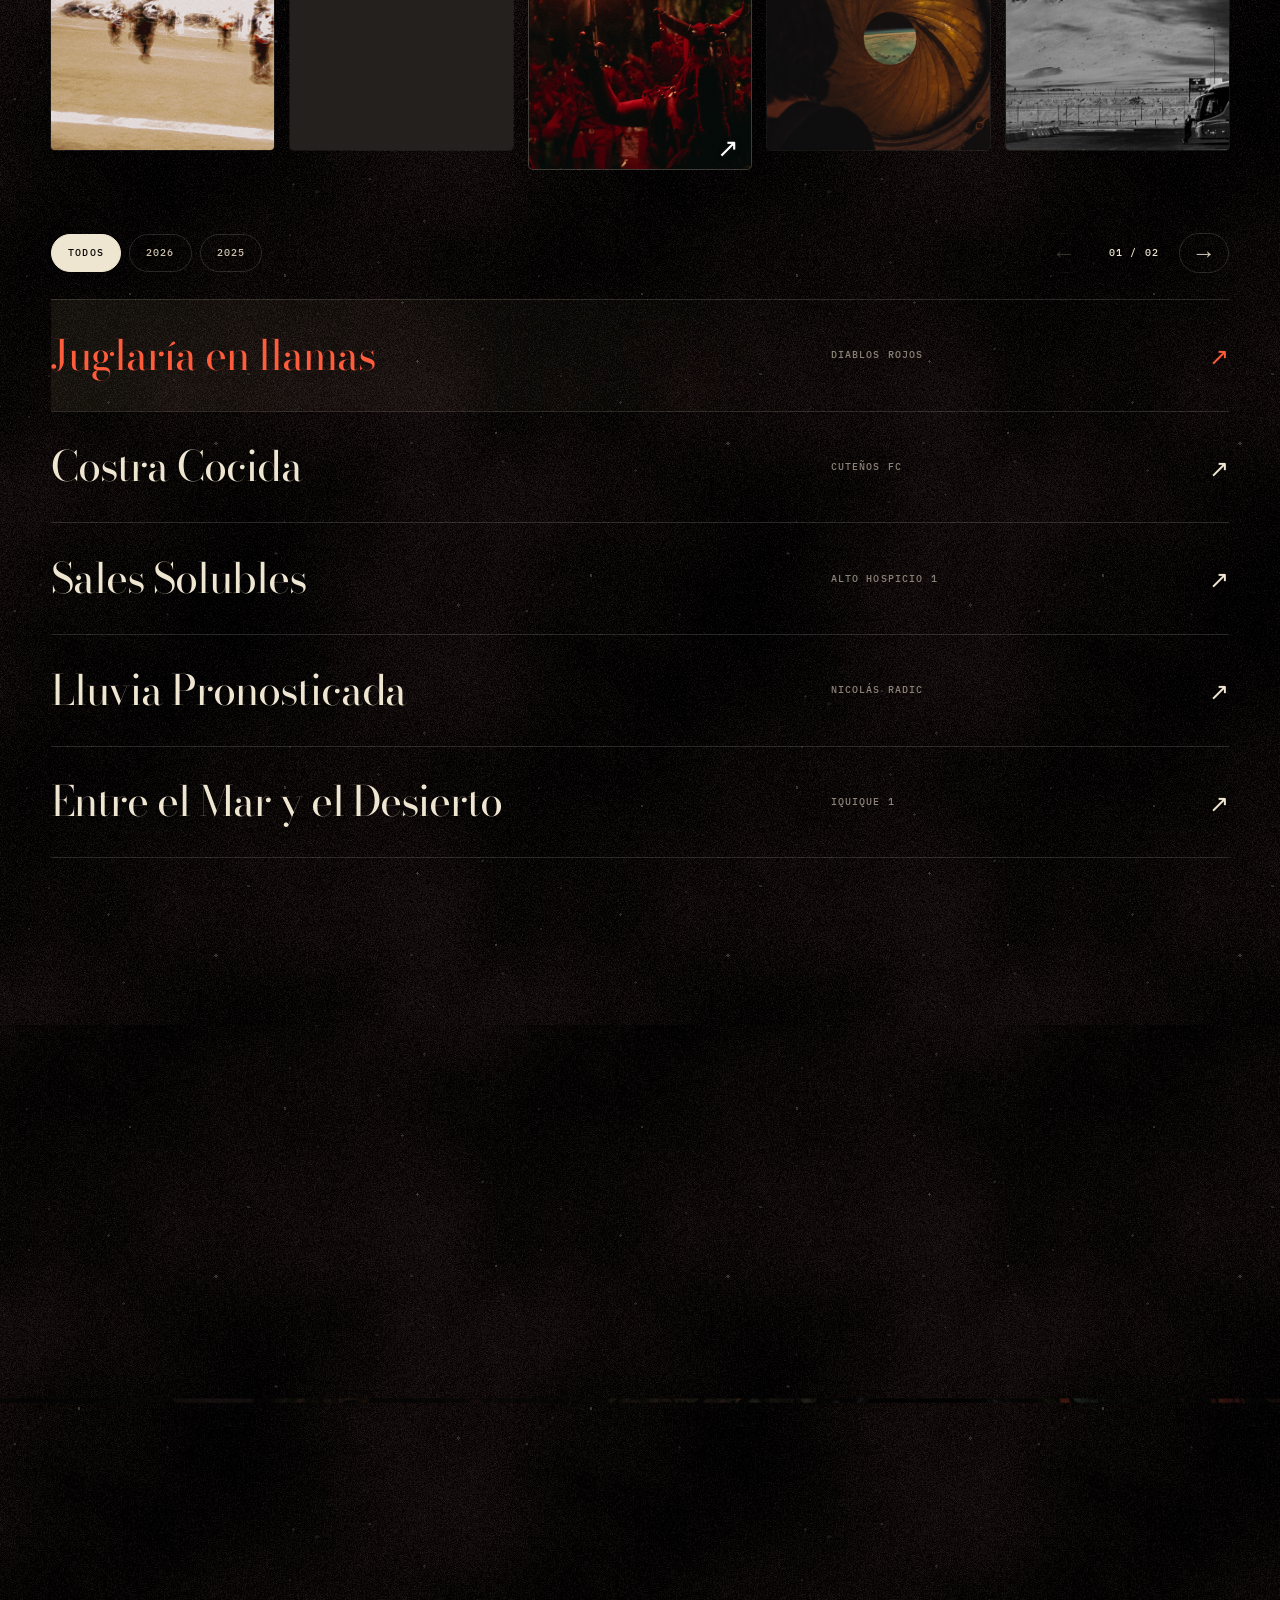
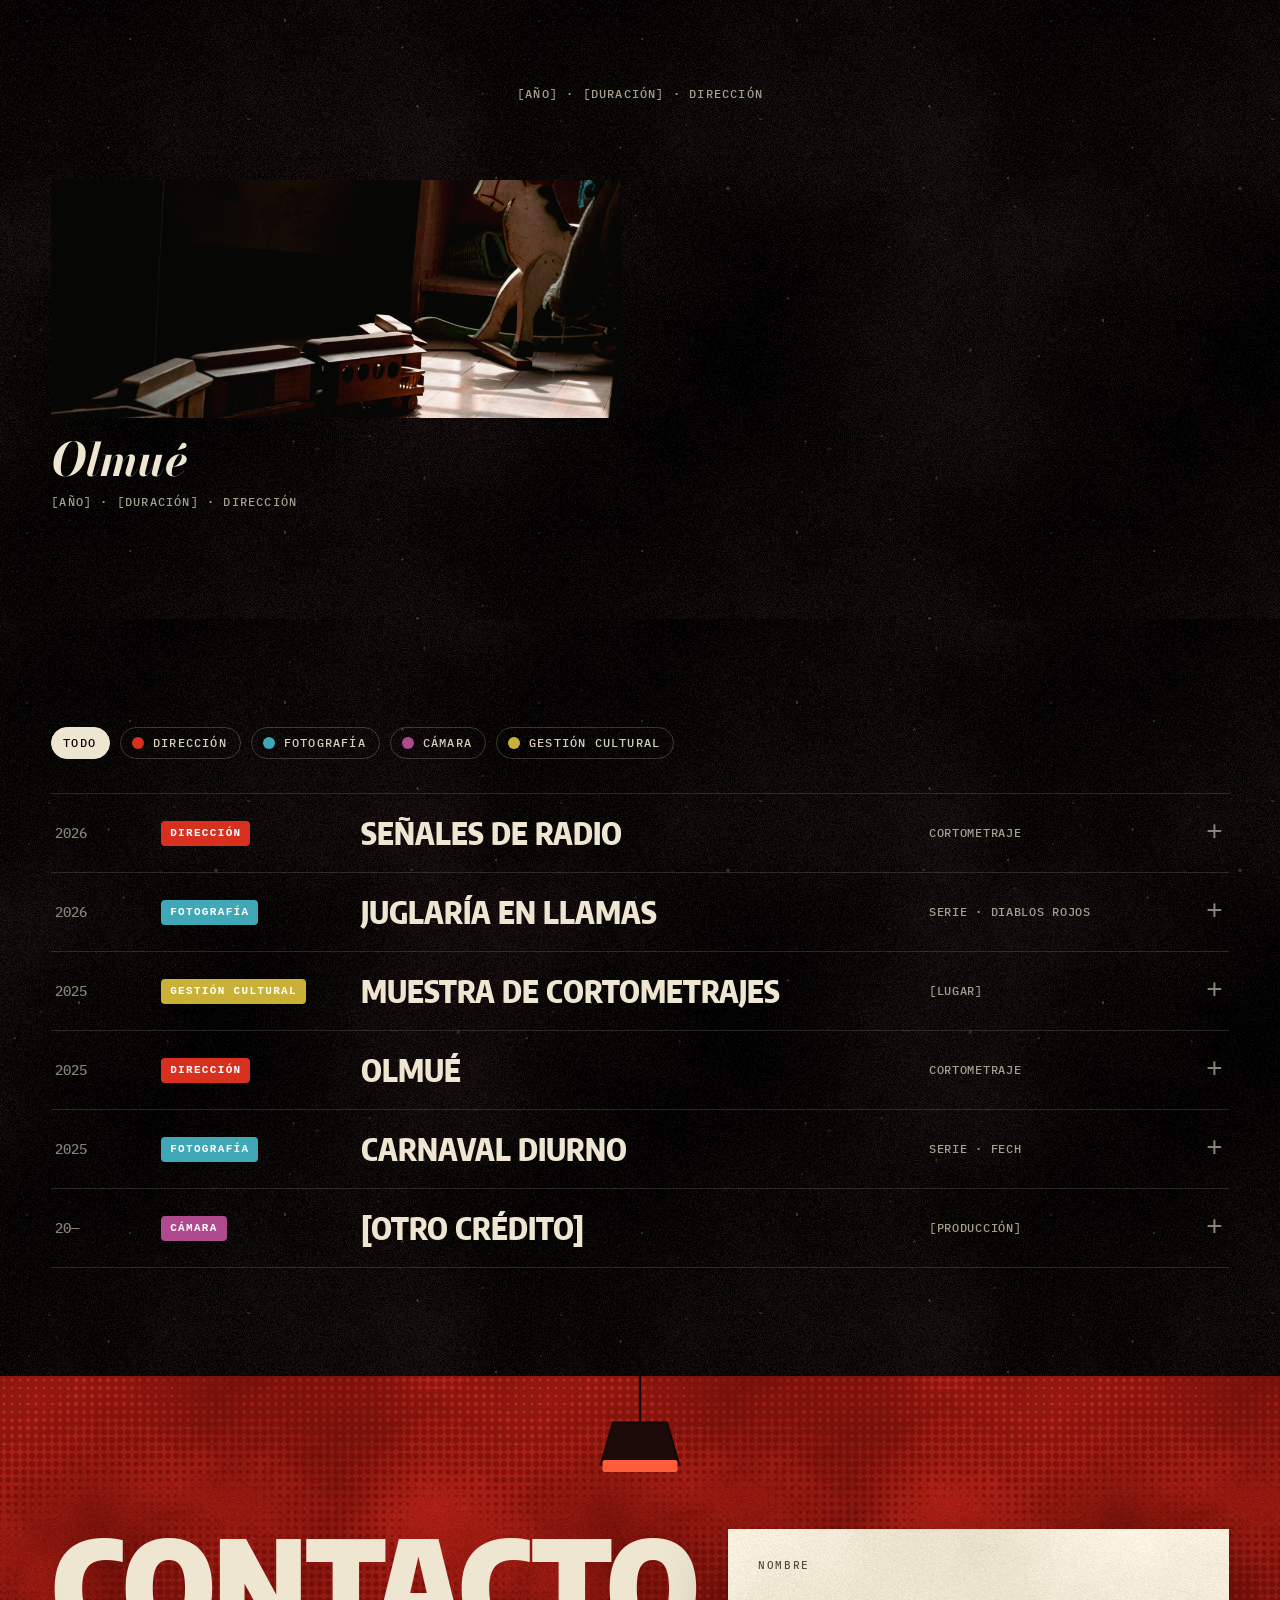
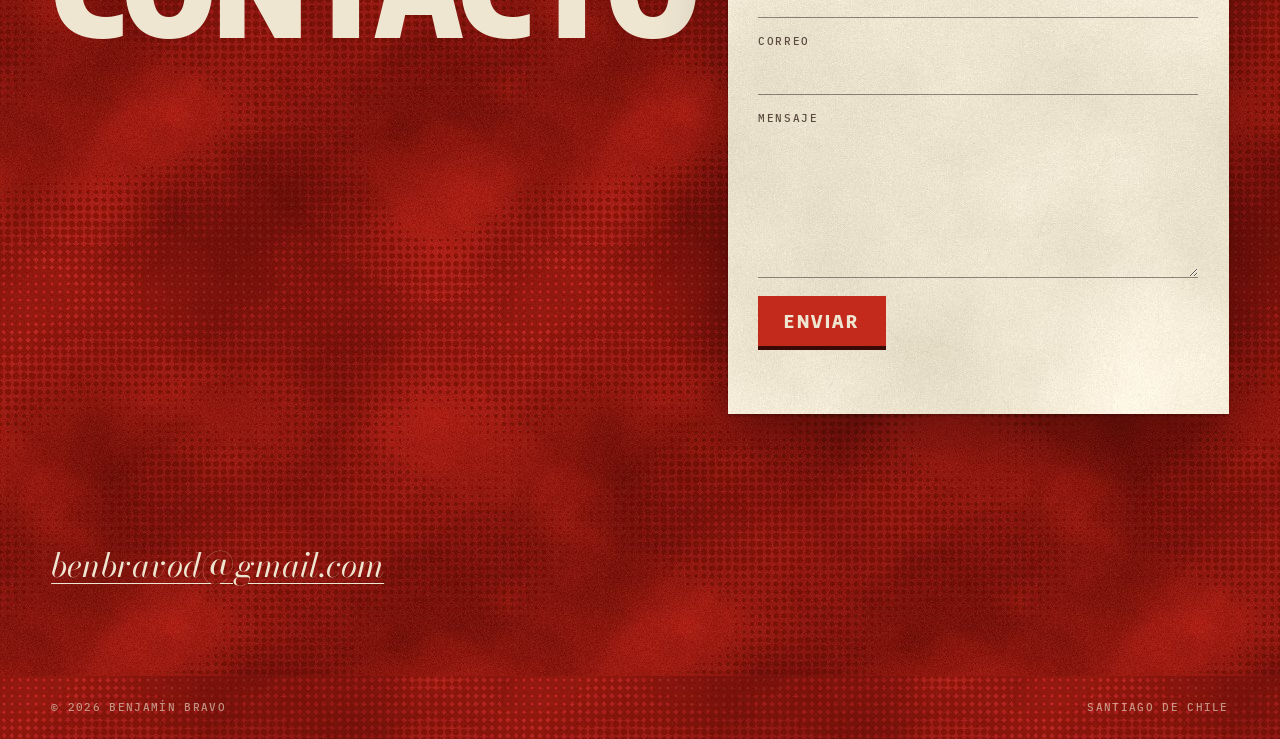
==== commit 74a7582e: "Agrega la trayectoria como guía de programación trayectoria.js define los roles (con los colores de " ====
--- a/index.html
+++ b/index.html
@@ -44,6 +44,7 @@
     </div>
     <div class="cursor-mira" aria-hidden="true" data-estado="normal"></div>
     <canvas class="liquido" id="liquido" aria-hidden="true"></canvas>
+    <div class="estatica" aria-hidden="true"><canvas width="320" height="180"></canvas></div>
 
     <header class="site-header">
       <a class="marca" href="#inicio" aria-label="Benjamín Bravo, volver al inicio">
--- a/style.css
+++ b/style.css
@@ -1118,3 +1118,120 @@
   .side-image, .side-slot.is-girando .side-image, .gallery-sticky.revelando .side-image img { animation: none !important; }
   .featured-image-wrap::after { animation: none; }
 }
+
+/* ================= Cine ================= */
+.cine-peliculas { display: grid; grid-template-columns: repeat(2, minmax(0, 1fr)); gap: clamp(46px, 6vw, 90px) clamp(24px, 3vw, 48px); padding-inline: var(--gutter); }
+.pelicula { min-width: 0; }
+.pelicula-marco { position: relative; aspect-ratio: 2.39 / 1; overflow: hidden; background: #050303; }
+.pelicula-marco img { width: 100%; height: 100%; object-fit: cover; }
+.pelicula-marco iframe, .pelicula-marco video { position: absolute; inset: 0; width: 100%; height: 100%; border: 0; background: #000; }
+.pelicula-titulo { margin-top: 18px; font: italic 700 clamp(30px, 3.6vw, 56px)/1 var(--serif); color: var(--crema); }
+.pelicula-datos { margin-top: 12px; font: 500 12px/1.4 var(--mono); letter-spacing: .1em; text-transform: uppercase; color: #a89e8f; }
+.pelicula-ver { position: absolute; inset: 0; z-index: 2; border: 0; padding: 0; background: transparent; }
+.pelicula-ver::after {
+  content: "";
+  position: absolute;
+  right: 18px;
+  bottom: 18px;
+  width: 52px;
+  height: 52px;
+  border-radius: 50%;
+  background: rgba(11, 7, 7, .55) url("data:image/svg+xml,%3Csvg xmlns='http://www.w3.org/2000/svg' viewBox='0 0 52 52'%3E%3Cpath d='M21 16 L37 26 L21 36 Z' fill='%23ff5c3c'/%3E%3C/svg%3E") center / 100% no-repeat;
+  box-shadow: inset 0 0 0 1.5px rgba(239, 230, 210, .7);
+}
+/* Película destacada: a todo el ancho, se abre desde una línea */
+.pelicula-destacada { --apertura: 0; grid-column: 1 / -1; margin-inline: calc(var(--gutter) * -1); text-align: center; }
+.pelicula-destacada .pelicula-marco { clip-path: inset(calc((1 - var(--apertura)) * 49.6%) 0); }
+.pelicula-destacada .pelicula-titulo {
+  position: absolute;
+  z-index: 1;
+  left: 0;
+  right: 0;
+  top: 50%;
+  margin: 0;
+  transform: translateY(-50%);
+  padding-left: .3em;
+  font: 600 clamp(28px, 5.2vw, 82px)/1 var(--sans);
+  font-style: normal;
+  letter-spacing: calc(.3em + (1 - var(--apertura)) * .5em);
+  text-transform: uppercase;
+  text-shadow: 0 2px 24px rgba(0, 0, 0, .55);
+  opacity: var(--apertura);
+  pointer-events: none;
+}
+.pelicula-destacada .pelicula-datos { margin-top: 18px; }
+.pelicula-marco.reproduciendo { clip-path: none; }
+@media (max-width: 800px) {
+  .cine-peliculas { grid-template-columns: 1fr; }
+}
+
+/* ================= Trayectoria: guía de programación ================= */
+.trayectoria-filtros { display: flex; flex-wrap: wrap; gap: 10px; margin-bottom: 34px; }
+.filtro {
+  display: inline-flex;
+  align-items: center;
+  gap: 9px;
+  padding: 9px 13px 9px 11px;
+  border: 1px solid rgba(239, 230, 210, .22);
+  border-radius: 30px;
+  background: transparent;
+  color: #d9cfbc;
+  font: 500 12px/1 var(--mono);
+  letter-spacing: .1em;
+  text-transform: uppercase;
+}
+.filtro i { width: 12px; height: 12px; border-radius: 50%; background: var(--color); }
+.filtro[aria-pressed="true"] { background: var(--crema); color: var(--negro); border-color: var(--crema); }
+.trayectoria-guia { list-style: none; margin: 0; padding: 0; border-bottom: 1px solid rgba(239, 230, 210, .15); }
+.entrada { border-top: 1px solid rgba(239, 230, 210, .15); }
+.fila {
+  display: grid;
+  grid-template-columns: 110px 200px minmax(0, 1fr) 260px 40px;
+  align-items: center;
+  width: 100%;
+  min-height: 78px;
+  padding: 0;
+  border: 0;
+  background: transparent;
+  color: var(--crema);
+  text-align: left;
+}
+.fila:hover, .fila[aria-expanded="true"] { background: rgba(239, 230, 210, .045); }
+.fila-anio { font: 500 14px/1 var(--mono); color: #8c8278; padding-left: 4px; }
+.fila-rol { justify-self: start; padding: 7px 9px; border-radius: 4px; background: var(--color); color: #fff; font: 600 11px/1 var(--mono); letter-spacing: .12em; text-transform: uppercase; }
+.fila-titulo { font: 800 clamp(22px, 2.4vw, 34px)/1.05 var(--sans); text-transform: uppercase; padding-right: 20px; }
+.fila-tipo { font: 500 12px/1.3 var(--mono); letter-spacing: .06em; text-transform: uppercase; color: #a89e8f; }
+.fila-signo { font: 400 28px/1 var(--mono); color: #8c8278; text-align: right; padding-right: 6px; }
+.detalle { display: grid; grid-template-columns: 110px minmax(0, 1fr); padding: 14px 0 34px; background: rgba(239, 230, 210, .045); border-top: 1px dashed rgba(239, 230, 210, .18); }
+.detalle[hidden] { display: none; }
+.detalle-imagenes { grid-column: 2; display: flex; gap: 12px; flex-wrap: wrap; }
+.detalle-imagenes img { width: clamp(160px, 20vw, 320px); aspect-ratio: 16 / 10; object-fit: cover; }
+.detalle-texto { grid-column: 2; margin-top: 20px; }
+.detalle-texto p { max-width: 54ch; font: 400 20px/1.5 var(--sans); color: #cfc5b2; }
+.enlaces { display: flex; flex-wrap: wrap; gap: 10px; margin-top: 18px; }
+.enlace { padding: 10px 12px; border: 1px solid rgba(239, 230, 210, .35); border-radius: 6px; color: var(--crema); font: 500 12px/1 var(--mono); letter-spacing: .08em; text-transform: uppercase; text-decoration: none; }
+.enlace[href]:hover { background: var(--crema); color: var(--negro); }
+.enlace[aria-disabled="true"] { opacity: .35; border-style: dashed; cursor: not-allowed; }
+/* Entrada como teletexto. El recorte va en la fila y no en el elemento de la lista:
+   un elemento recortado por completo nunca cuenta como visible para el observador. */
+.js .entrada .fila { clip-path: inset(0 100% 0 0); }
+.js .entrada.visible .fila { animation: teletexto .55s steps(14) calc(var(--i, 0) * 70ms) both; }
+@keyframes teletexto { from { clip-path: inset(0 100% 0 0); } to { clip-path: inset(0 0 0 0); } }
+@media (max-width: 800px) {
+  .fila { grid-template-columns: 64px minmax(0, 1fr) 32px; grid-template-areas: "anio rol signo" "titulo titulo titulo" "tipo tipo tipo"; row-gap: 8px; padding: 14px 0; }
+  .fila-anio { grid-area: anio; }
+  .fila-rol { grid-area: rol; }
+  .fila-titulo { grid-area: titulo; }
+  .fila-tipo { grid-area: tipo; }
+  .fila-signo { grid-area: signo; }
+  .detalle { grid-template-columns: 0 minmax(0, 1fr); }
+}
+/* Estática de cambio de canal */
+.estatica { position: fixed; z-index: 60; inset: 0; opacity: 0; pointer-events: none; mix-blend-mode: screen; }
+.estatica canvas { width: 100%; height: 100%; image-rendering: pixelated; }
+.estatica::after { content: ""; position: absolute; left: 0; right: 0; height: 18%; background: linear-gradient(rgba(255, 255, 255, 0), rgba(255, 255, 255, .25), rgba(255, 255, 255, 0)); animation: rollo 1.1s linear infinite; }
+@keyframes rollo { from { top: -18%; } to { top: 100%; } }
+@media (prefers-reduced-motion: reduce) {
+  .js .entrada .fila, .js .entrada.visible .fila { clip-path: none; animation: none; }
+  .estatica { display: none; }
+}
